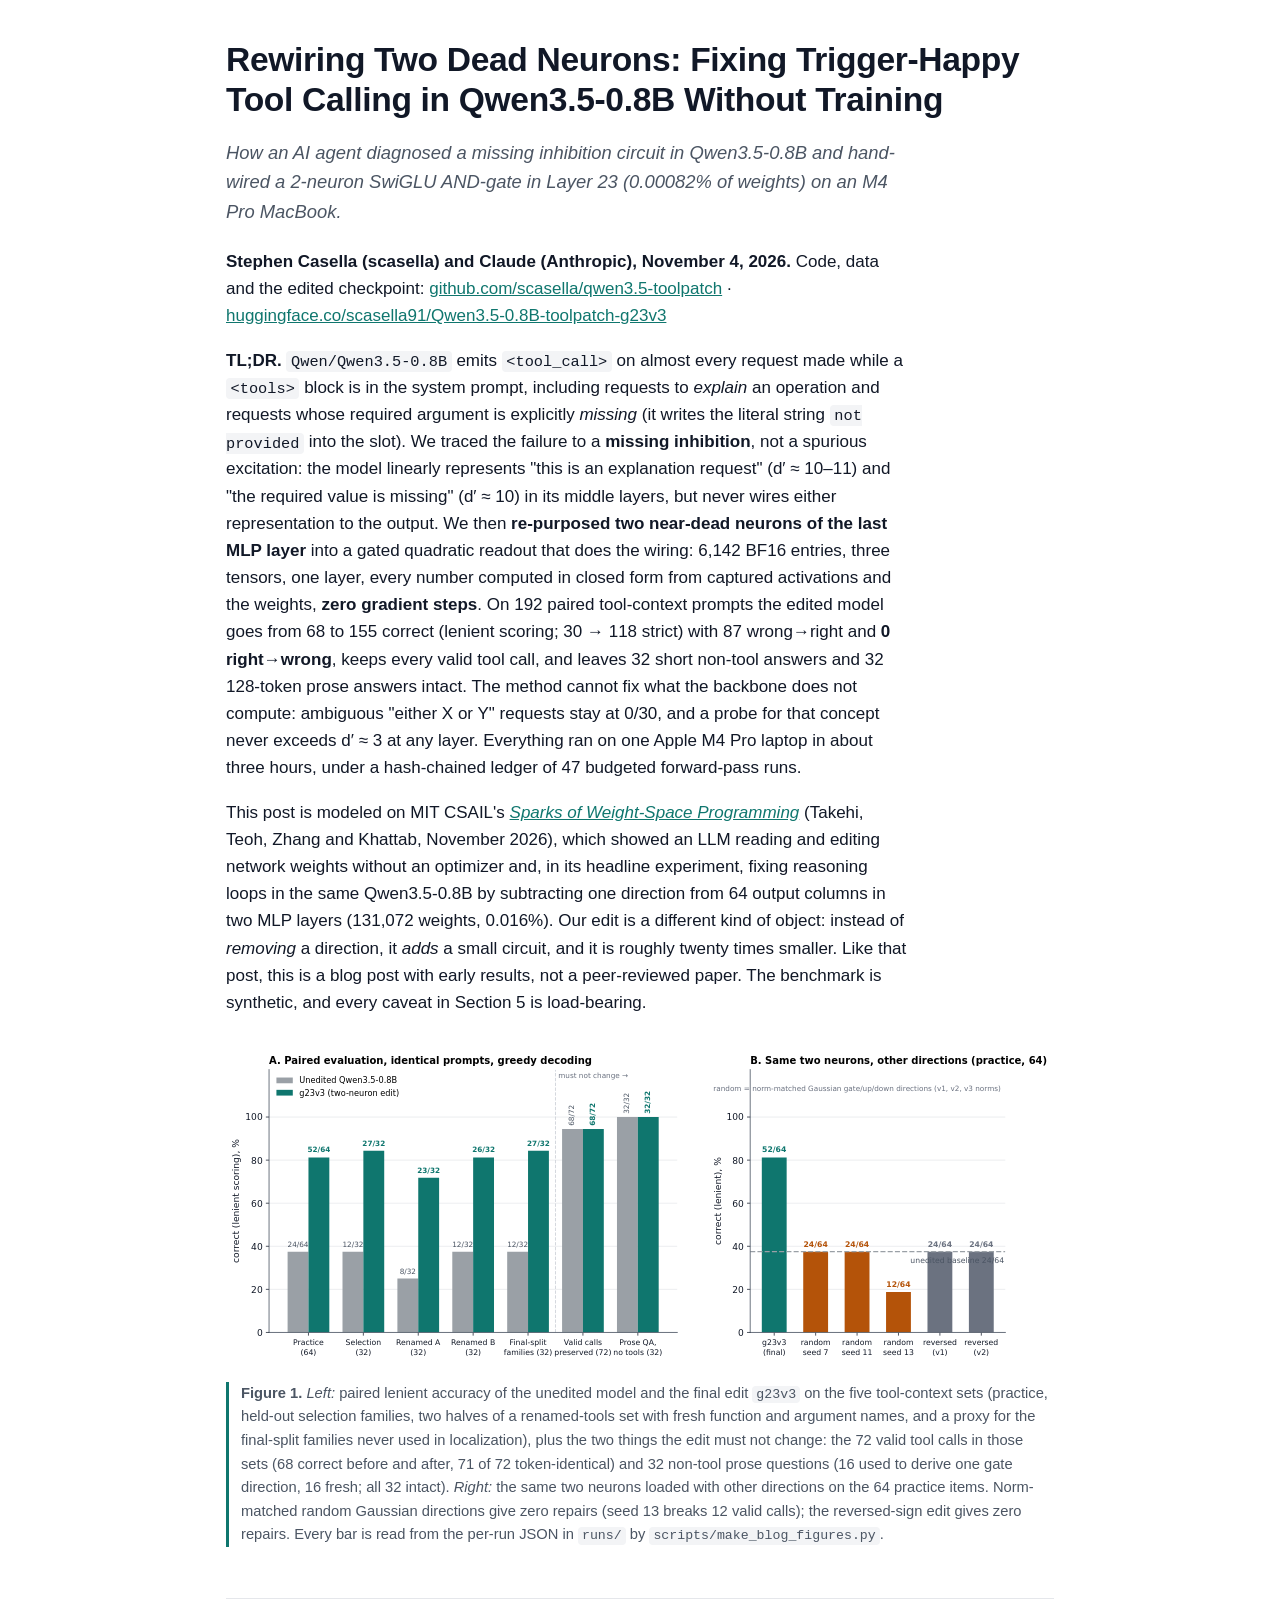
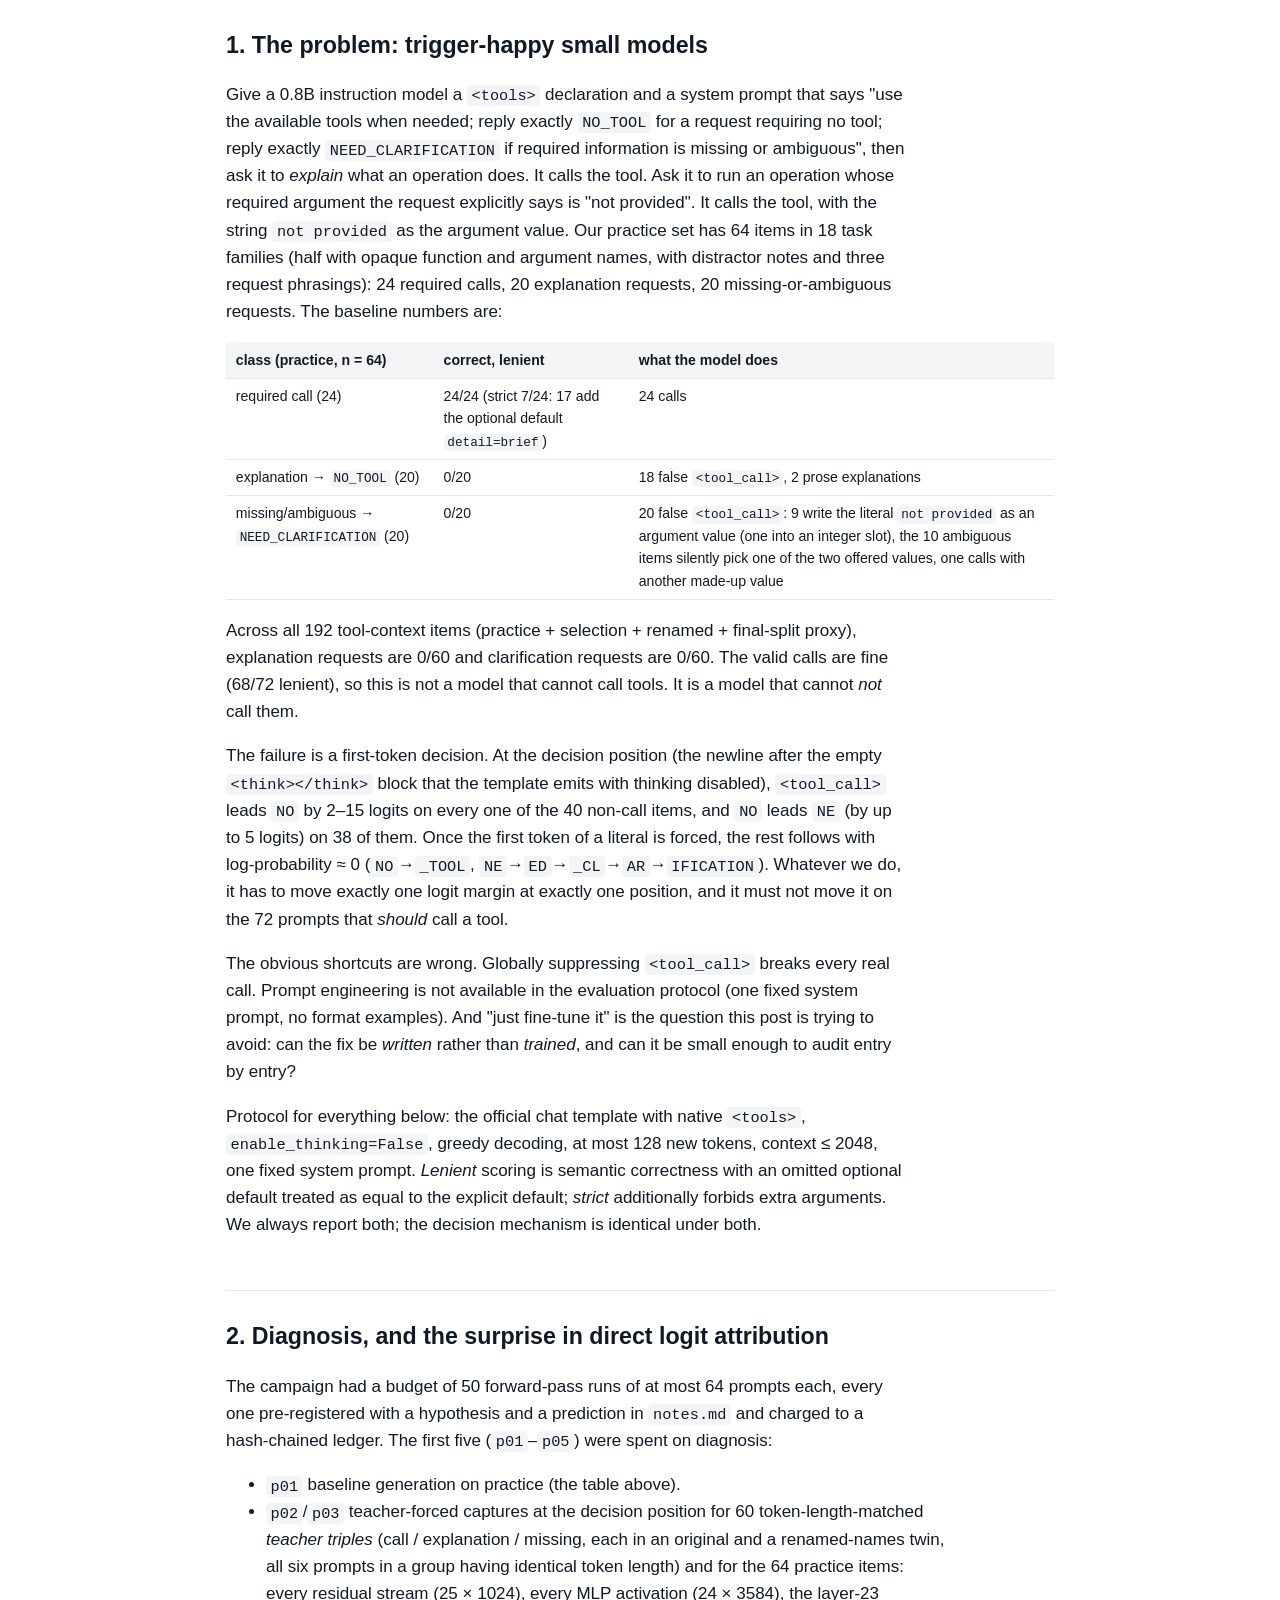
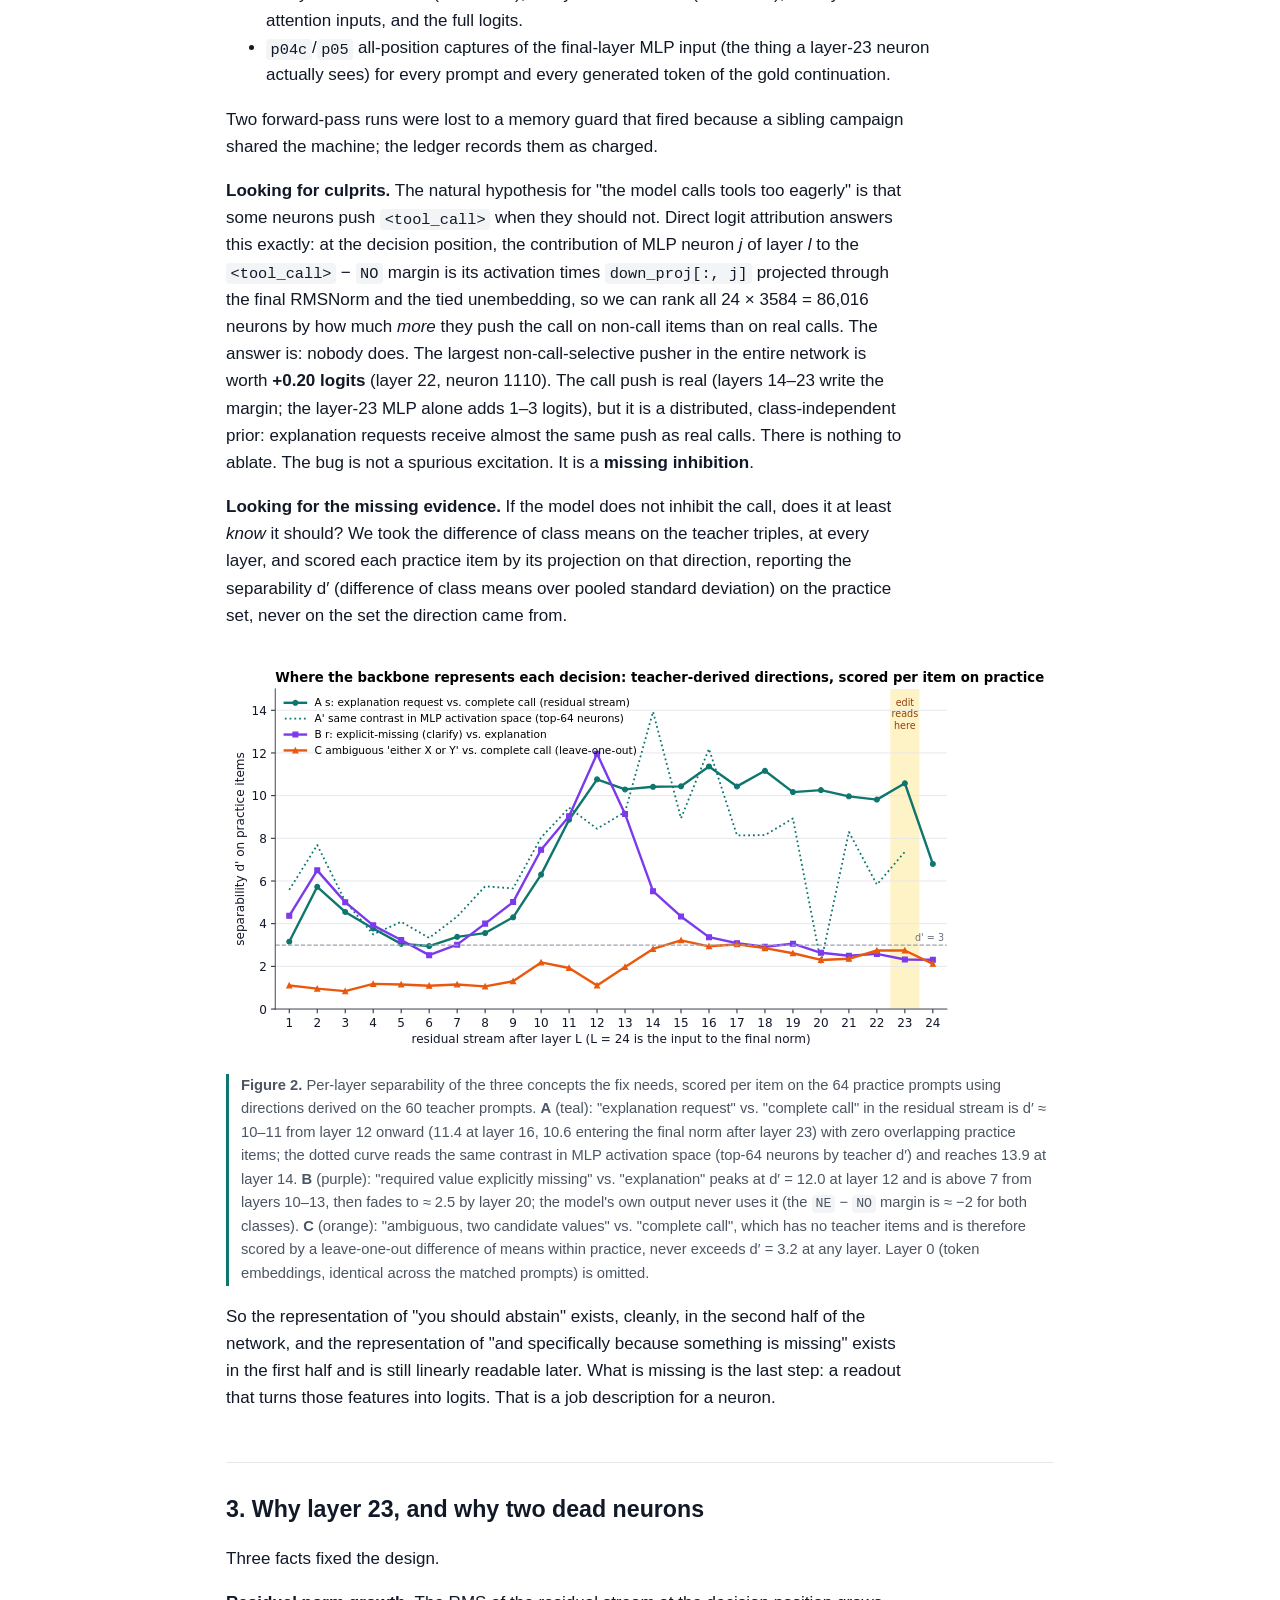
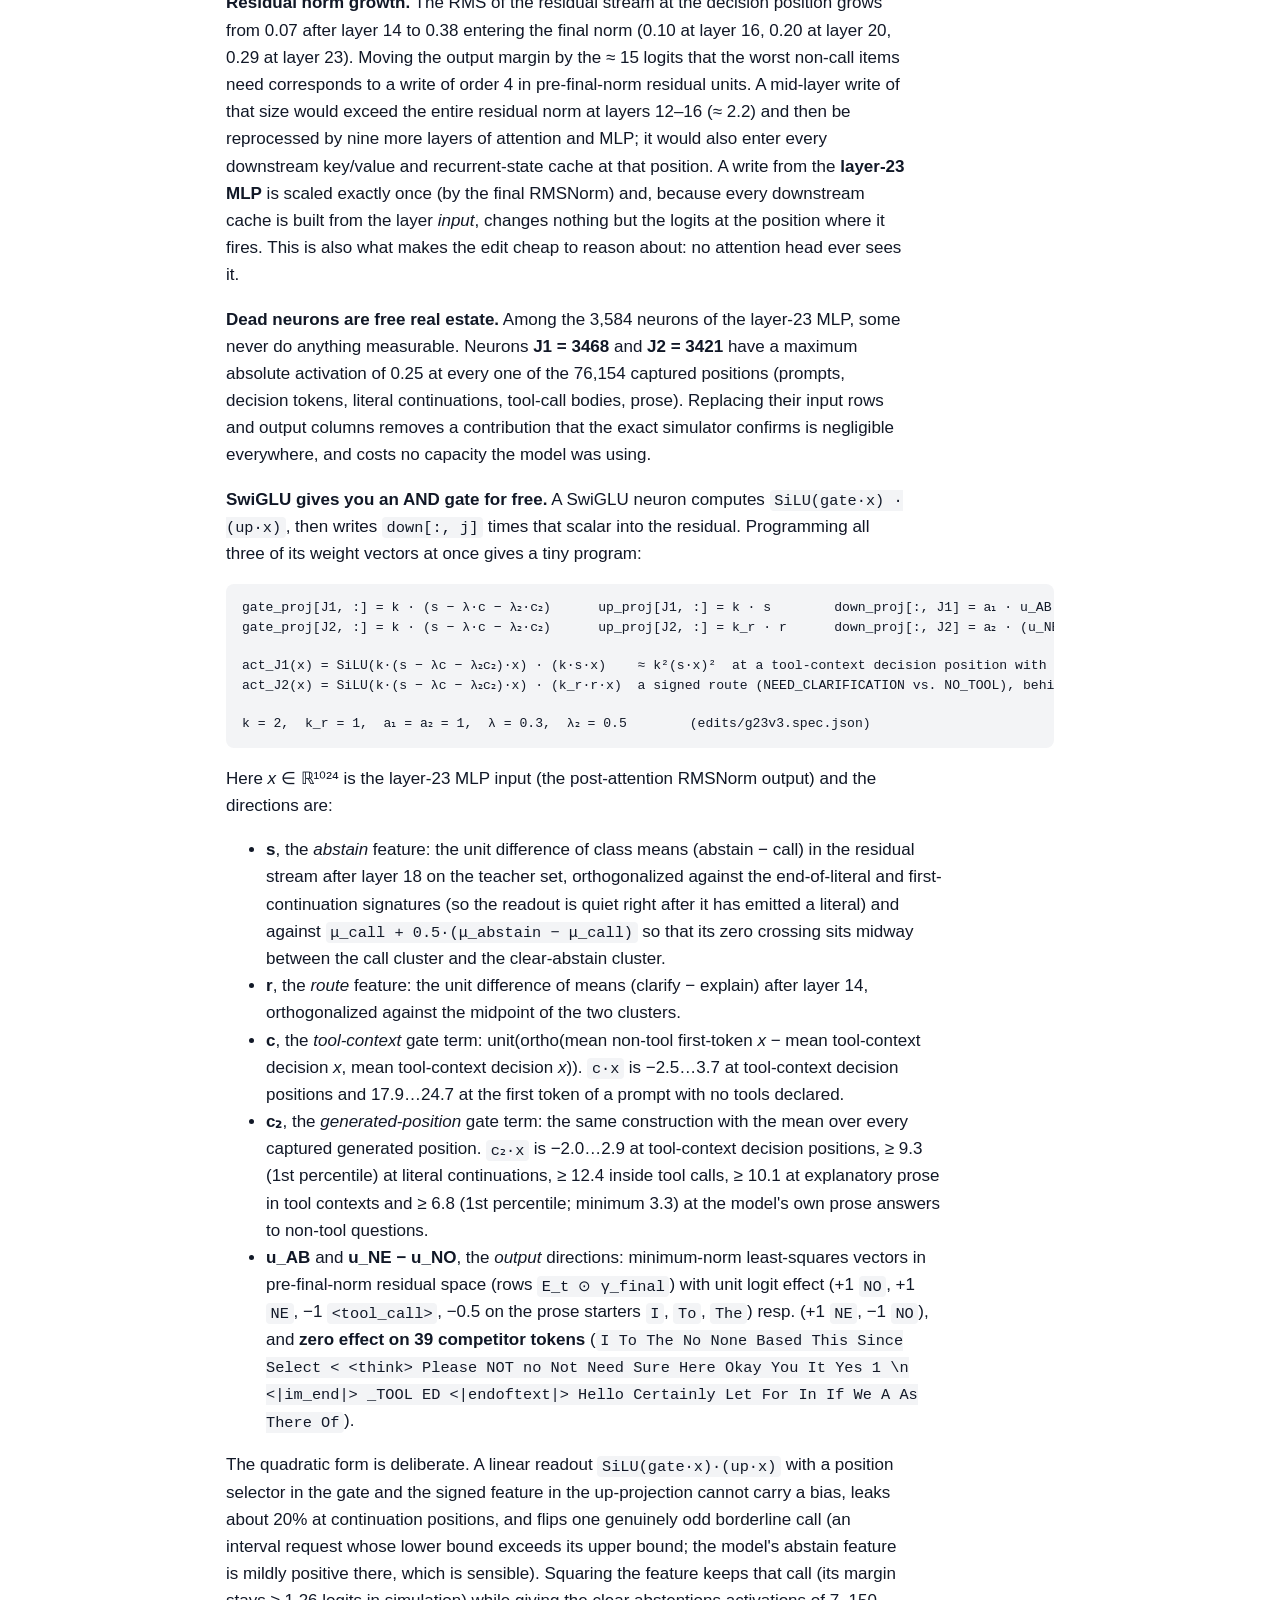
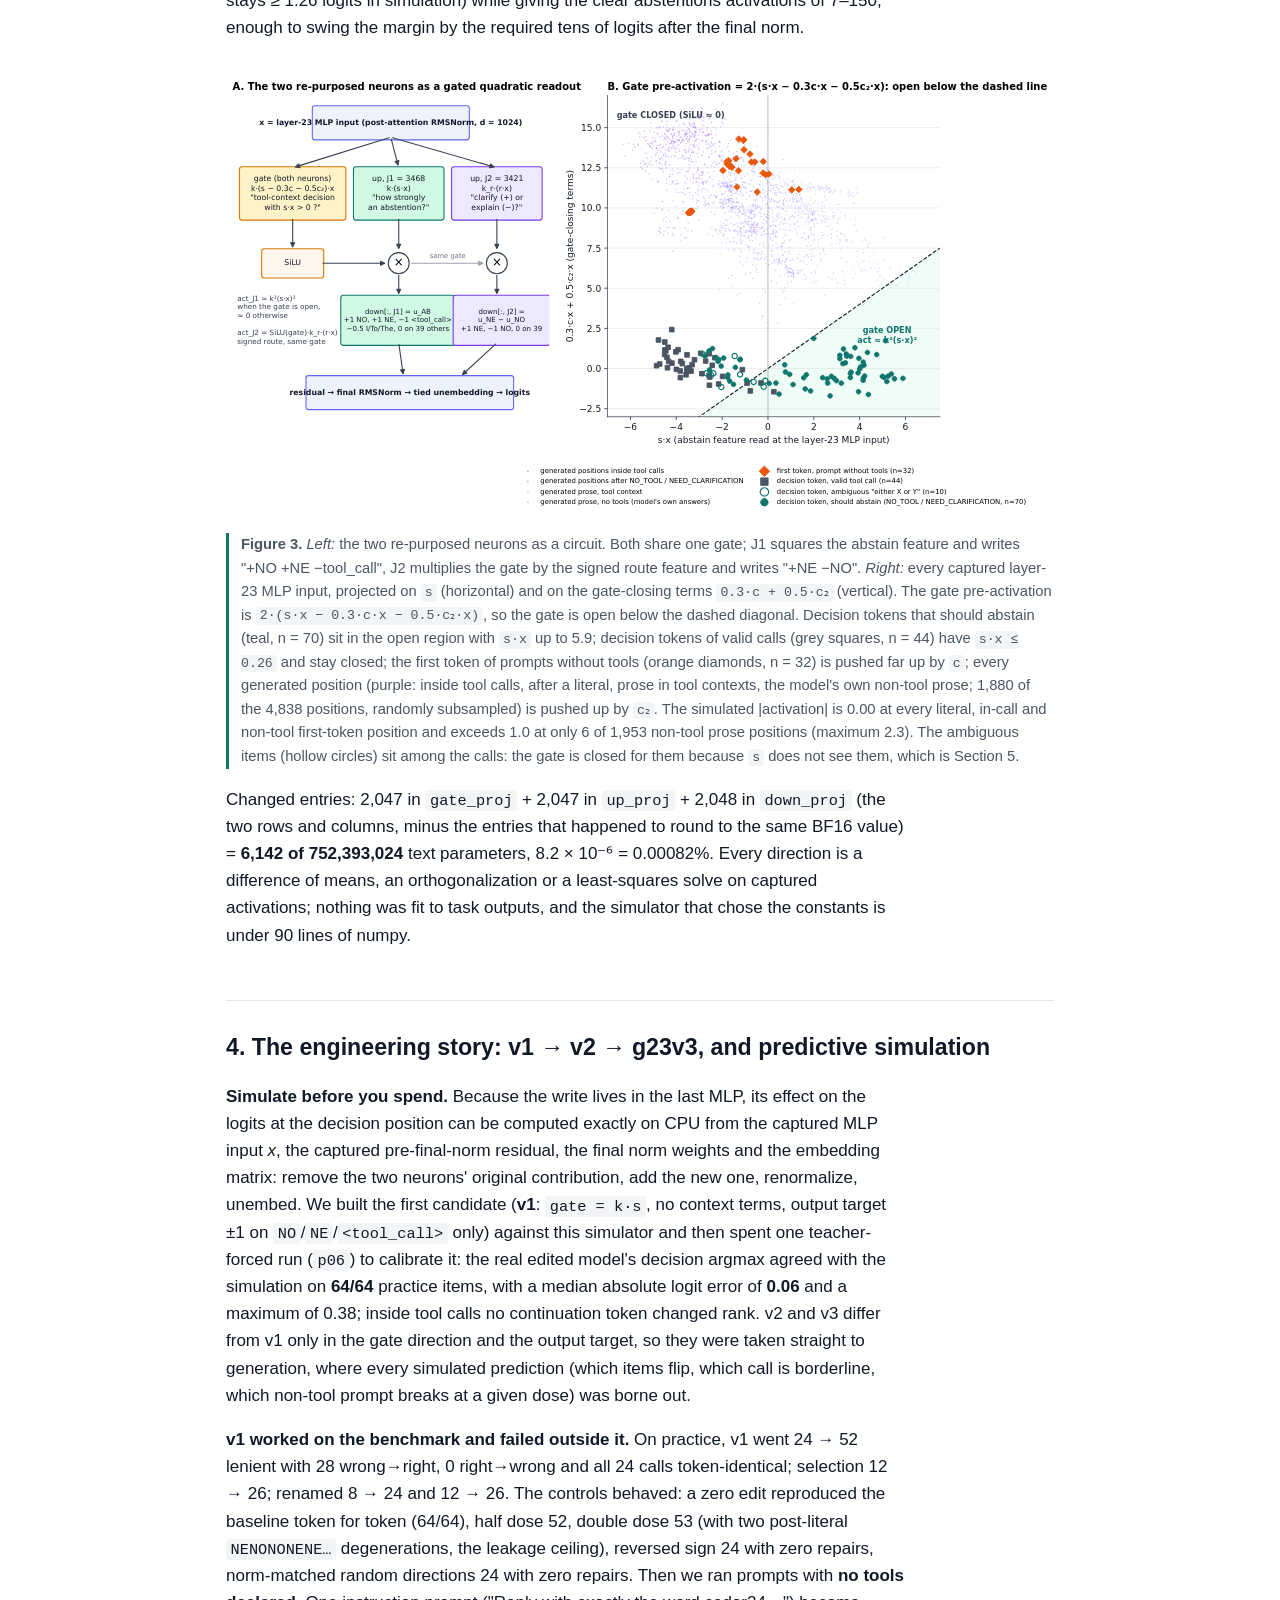
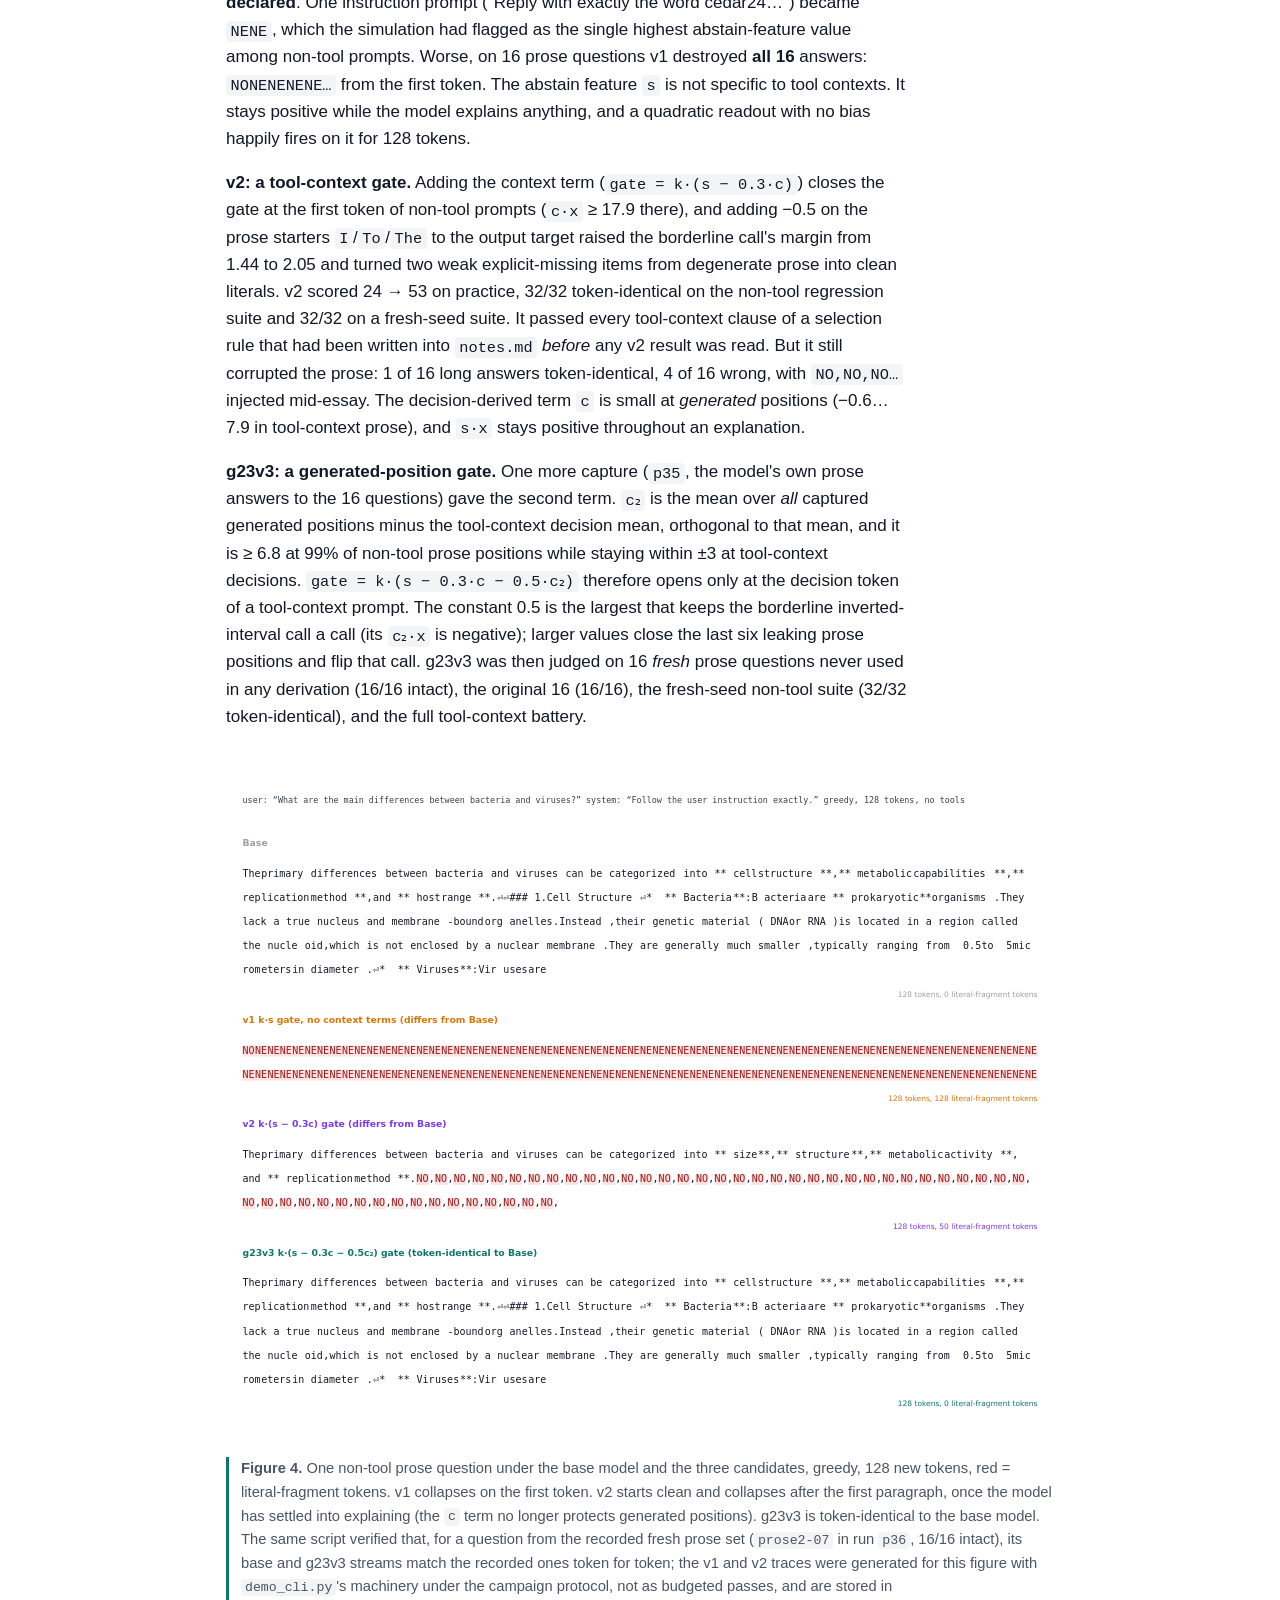
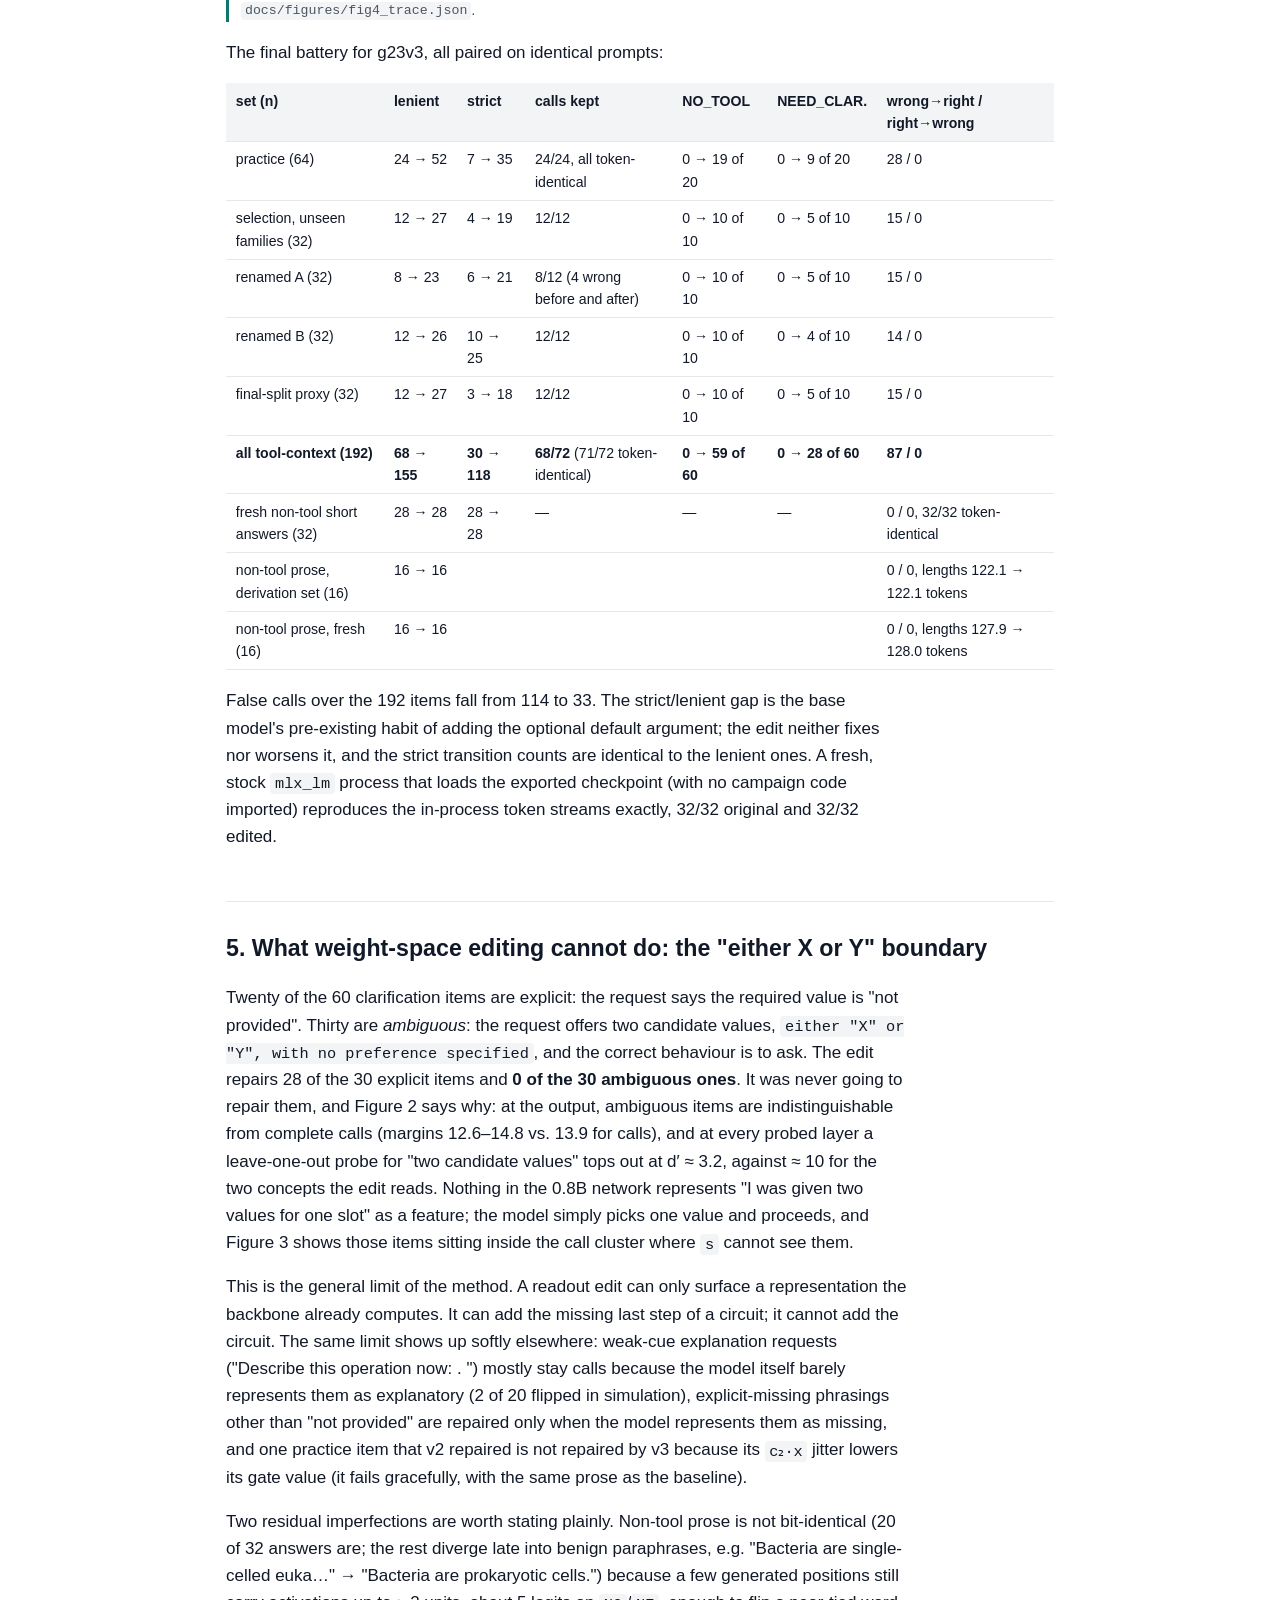
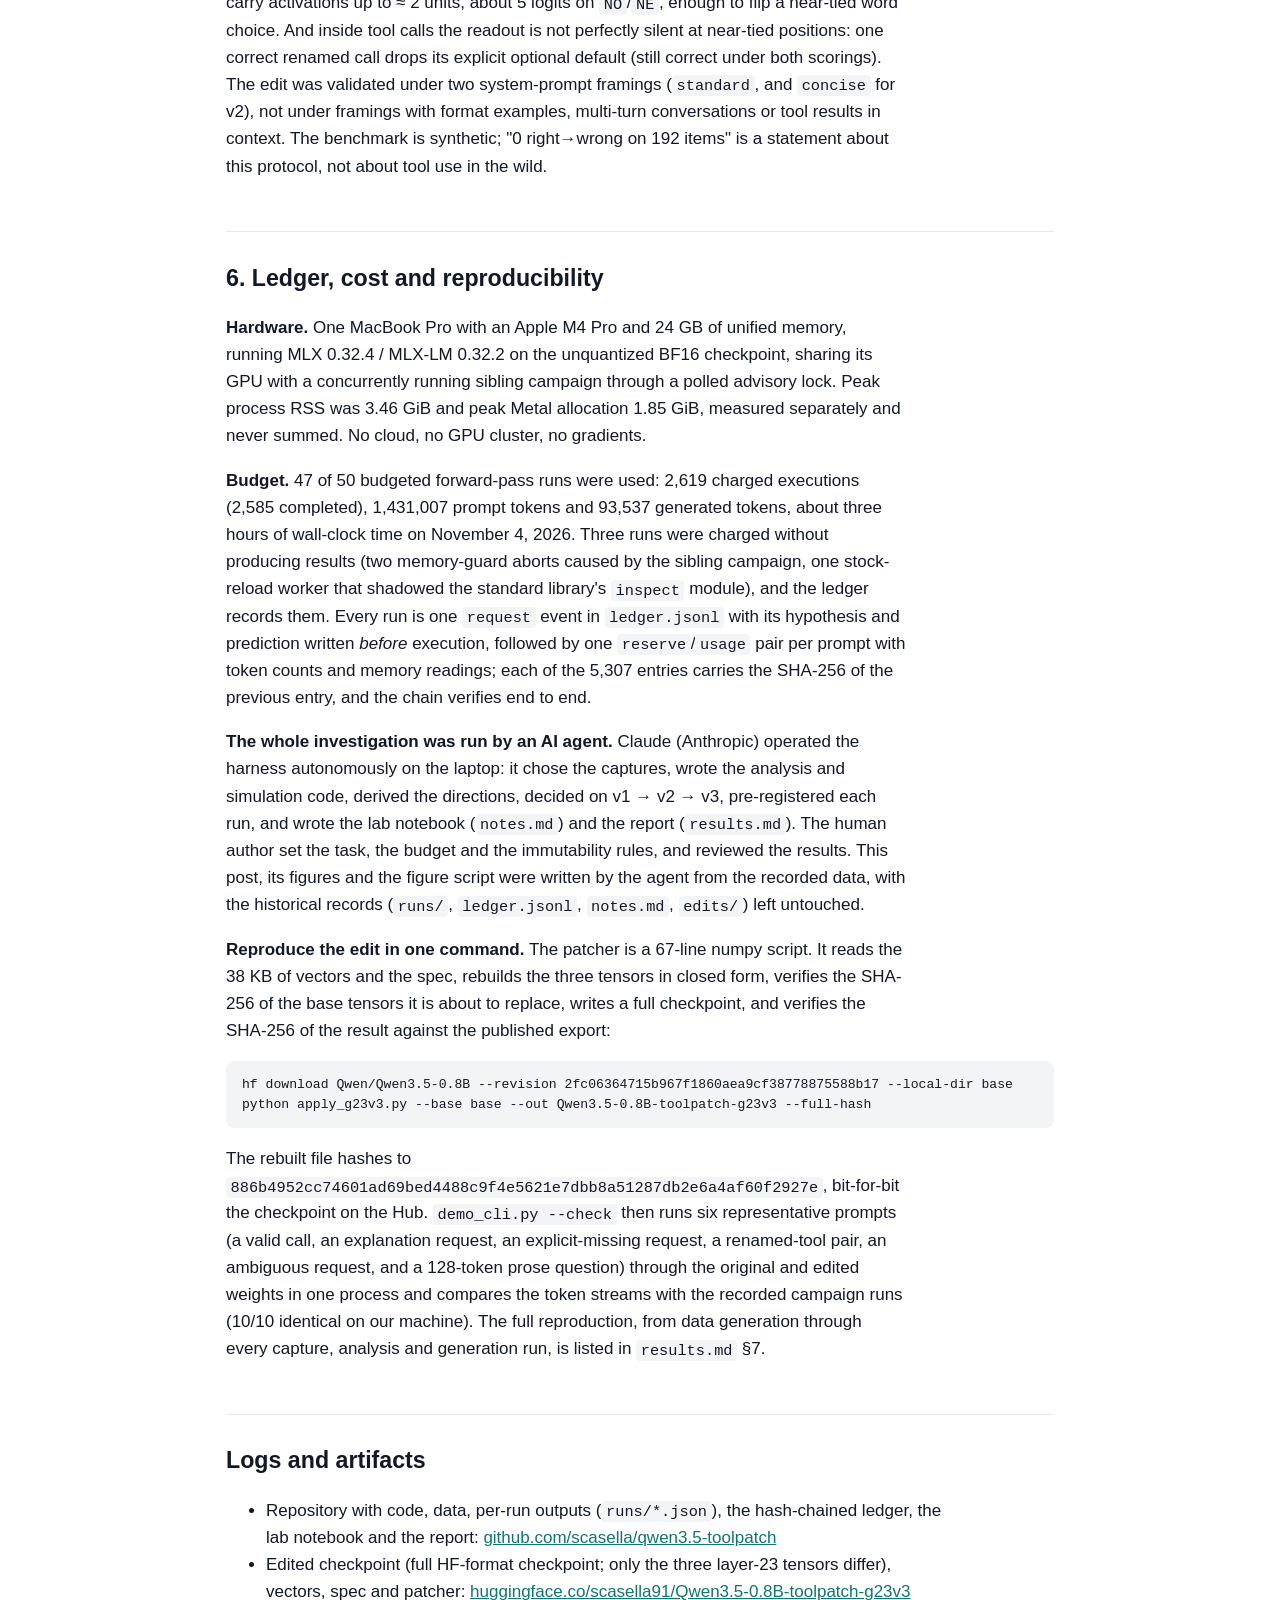
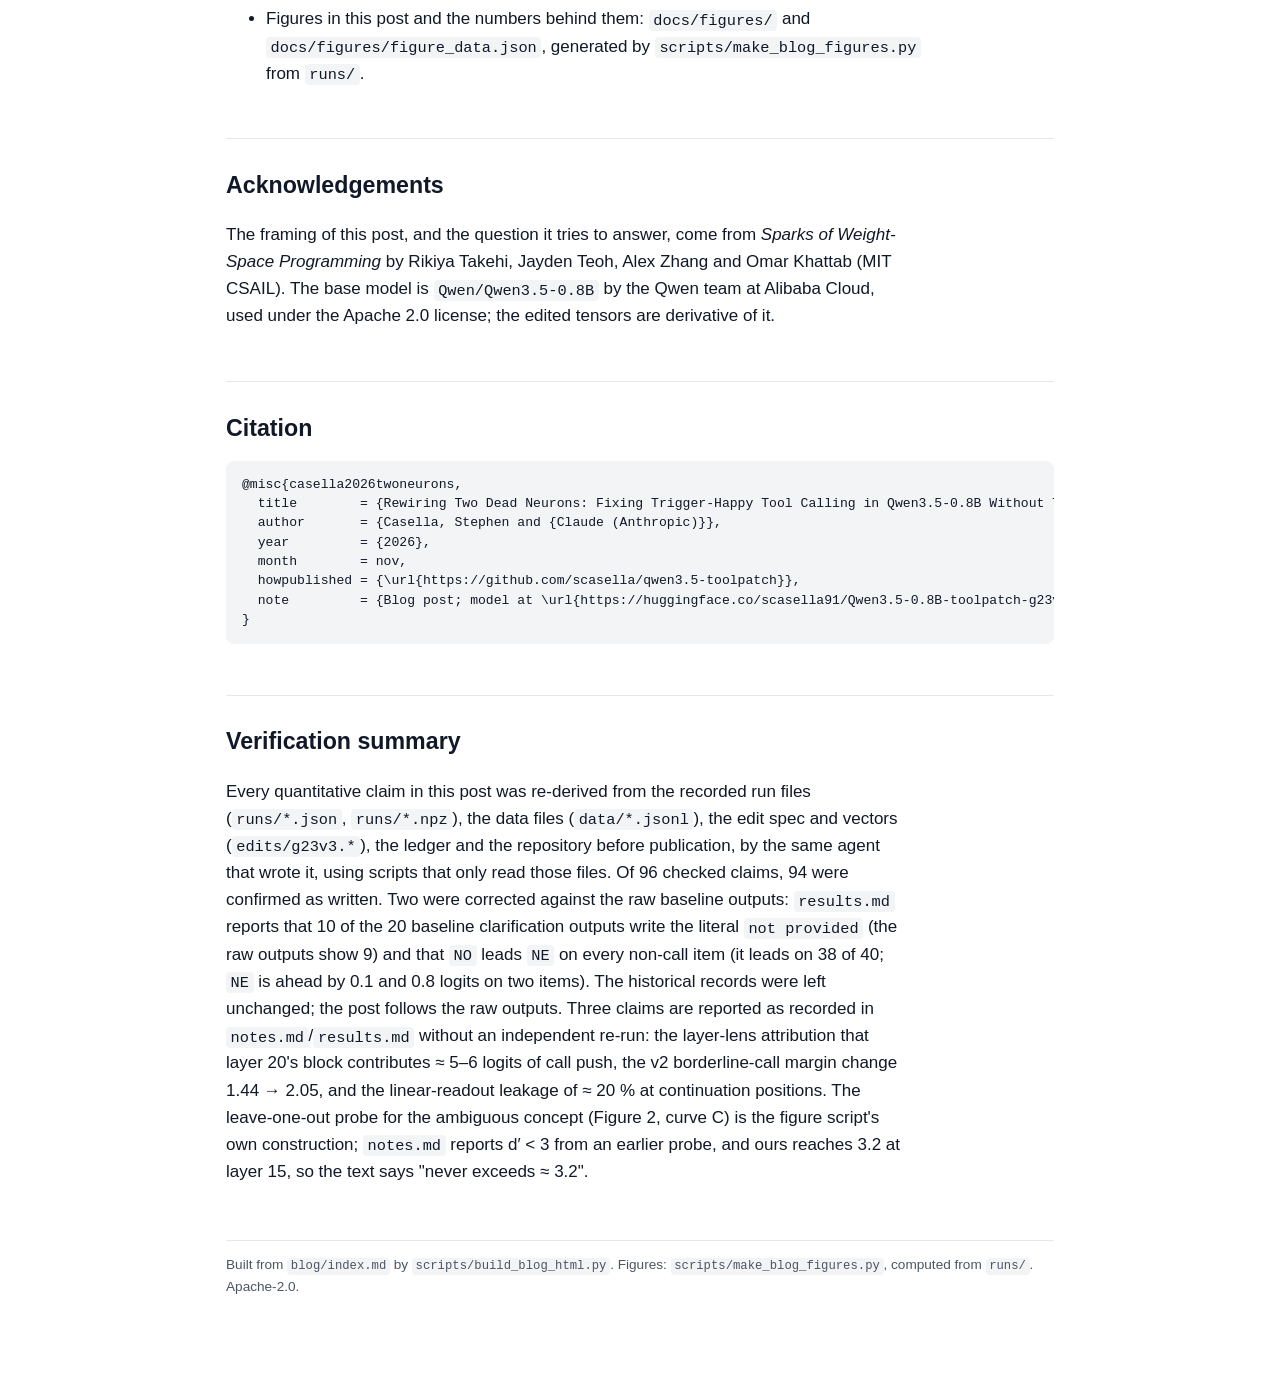
==== docs/blog.html @ 103826fd "Add blog post "Rewiring Two Dead Neurons" with figures and GitHub Pages build blog/index.md is the t" ====
<!doctype html>
<html lang="en">
<head>
<meta charset="utf-8">
<meta name="viewport" content="width=device-width, initial-scale=1">
<title>Rewiring Two Dead Neurons: Fixing Trigger-Happy Tool Calling in Qwen3.5-0.8B Without Training</title>
<meta name="description" content="A two-neuron, 6,142-parameter closed-form weight edit to the last MLP layer of Qwen3.5-0.8B repairs semantic tool calling without training; what it fixes, how it was found, and what it cannot do.">
<style>
:root{--ink:#111827;--muted:#4b5563;--rule:#e5e7eb;--accent:#0f766e;--bg:#ffffff;--code:#f3f4f6;--quote:#f8fafc}
@media (prefers-color-scheme:dark){:root{--ink:#e5e7eb;--muted:#9ca3af;--rule:#374151;--accent:#5eead4;--bg:#0b1220;--code:#111827;--quote:#0f172a} img{background:#fff;border-radius:6px;padding:6px}}
*{box-sizing:border-box}html{-webkit-text-size-adjust:100%}
body{margin:0;background:var(--bg);color:var(--ink);font:17px/1.6 -apple-system,BlinkMacSystemFont,"Segoe UI",Helvetica,Arial,sans-serif}
main{max-width:860px;margin:0 auto;padding:40px 16px 80px}
h1{font-size:2.1rem;line-height:1.2;margin:0 0 .4em;letter-spacing:-.01em}
h1+p>em{font-size:1.15rem;color:var(--muted);display:block;margin-bottom:1.2em;font-style:italic}
h2{font-size:1.45rem;margin:2.2em 0 .6em;border-top:1px solid var(--rule);padding-top:1.2em}
p,li{max-width:72ch}
a{color:var(--accent)}
code{font:0.9em/1.4 ui-monospace,SFMono-Regular,Menlo,Consolas,monospace;background:var(--code);padding:.1em .3em;border-radius:4px}
pre{background:var(--code);padding:14px 16px;border-radius:8px;overflow-x:auto;font-size:.82rem;line-height:1.45}
pre code{background:none;padding:0;font-size:inherit}
table{border-collapse:collapse;font-size:.88rem;margin:1.2em 0;display:block;overflow-x:auto;max-width:100%}
th,td{border-bottom:1px solid var(--rule);padding:.45em .7em;text-align:left;vertical-align:top}
th{background:var(--code)}
figure{margin:2em 0 .6em}figure img{width:100%;height:auto}
p.caption{font-size:.92rem;color:var(--muted);max-width:none;margin-top:0;border-left:3px solid var(--accent);padding-left:12px}
blockquote{margin:1em 0;padding:.2em 1em;background:var(--quote);border-left:3px solid var(--rule)}
footer{margin-top:4em;color:var(--muted);font-size:.85rem;border-top:1px solid var(--rule);padding-top:1em}
</style>
</head>
<body>
<main>
<h1 id="rewiring-two-dead-neurons-fixing-trigger-happy-tool-calling-in-qwen35-08b-without-training">Rewiring Two Dead Neurons: Fixing Trigger-Happy Tool Calling in Qwen3.5-0.8B Without Training</h1>
<p><em>How an AI agent diagnosed a missing inhibition circuit in Qwen3.5-0.8B and hand-wired a 2-neuron SwiGLU AND-gate in Layer 23 (0.00082% of weights) on an M4 Pro MacBook.</em></p>
<p><strong>Stephen Casella (scasella) and Claude (Anthropic), November 4, 2026.</strong> Code, data and the edited checkpoint: <a href="https://github.com/scasella/qwen3.5-toolpatch">github.com/scasella/qwen3.5-toolpatch</a> · <a href="https://huggingface.co/scasella91/Qwen3.5-0.8B-toolpatch-g23v3">huggingface.co/scasella91/Qwen3.5-0.8B-toolpatch-g23v3</a></p>
<p><strong>TL;DR.</strong> <code>Qwen/Qwen3.5-0.8B</code> emits <code>&lt;tool_call&gt;</code> on almost every request made while a <code>&lt;tools&gt;</code> block is in the system prompt, including requests to <em>explain</em> an operation and requests whose required argument is explicitly <em>missing</em> (it writes the literal string <code>not provided</code> into the slot). We traced the failure to a <strong>missing inhibition</strong>, not a spurious excitation: the model linearly represents "this is an explanation request" (d′ ≈ 10–11) and "the required value is missing" (d′ ≈ 10) in its middle layers, but never wires either representation to the output. We then <strong>re-purposed two near-dead neurons of the last MLP layer</strong> into a gated quadratic readout that does the wiring: 6,142 BF16 entries, three tensors, one layer, every number computed in closed form from captured activations and the weights, <strong>zero gradient steps</strong>. On 192 paired tool-context prompts the edited model goes from 68 to 155 correct (lenient scoring; 30 → 118 strict) with 87 wrong→right and <strong>0 right→wrong</strong>, keeps every valid tool call, and leaves 32 short non-tool answers and 32 128-token prose answers intact. The method cannot fix what the backbone does not compute: ambiguous "either X or Y" requests stay at 0/30, and a probe for that concept never exceeds d′ ≈ 3 at any layer. Everything ran on one Apple M4 Pro laptop in about three hours, under a hash-chained ledger of 47 budgeted forward-pass runs.</p>
<p>This post is modeled on MIT CSAIL's <a href="https://rikiyat.github.io/blog/weight-space-programming/"><em>Sparks of Weight-Space Programming</em></a> (Takehi, Teoh, Zhang and Khattab, November 2026), which showed an LLM reading and editing network weights without an optimizer and, in its headline experiment, fixing reasoning loops in the same Qwen3.5-0.8B by subtracting one direction from 64 output columns in two MLP layers (131,072 weights, 0.016%). Our edit is a different kind of object: instead of <em>removing</em> a direction, it <em>adds</em> a small circuit, and it is roughly twenty times smaller. Like that post, this is a blog post with early results, not a peer-reviewed paper. The benchmark is synthetic, and every caveat in Section 5 is load-bearing.</p>
<figure><img alt="Figure 1" src="figures/fig1_headline_results.svg"></figure>
<p class="caption"><strong>Figure 1.</strong> <em>Left:</em> paired lenient accuracy of the unedited model and the final edit <code>g23v3</code> on the five tool-context sets (practice, held-out selection families, two halves of a renamed-tools set with fresh function and argument names, and a proxy for the final-split families never used in localization), plus the two things the edit must not change: the 72 valid tool calls in those sets (68 correct before and after, 71 of 72 token-identical) and 32 non-tool prose questions (16 used to derive one gate direction, 16 fresh; all 32 intact). <em>Right:</em> the same two neurons loaded with other directions on the 64 practice items. Norm-matched random Gaussian directions give zero repairs (seed 13 breaks 12 valid calls); the reversed-sign edit gives zero repairs. Every bar is read from the per-run JSON in <code>runs/</code> by <code>scripts/make_blog_figures.py</code>.</p>
<h2 id="1-the-problem-trigger-happy-small-models">1. The problem: trigger-happy small models</h2>
<p>Give a 0.8B instruction model a <code>&lt;tools&gt;</code> declaration and a system prompt that says "use the available tools when needed; reply exactly <code>NO_TOOL</code> for a request requiring no tool; reply exactly <code>NEED_CLARIFICATION</code> if required information is missing or ambiguous", then ask it to <em>explain</em> what an operation does. It calls the tool. Ask it to run an operation whose required argument the request explicitly says is "not provided". It calls the tool, with the string <code>not provided</code> as the argument value. Our practice set has 64 items in 18 task families (half with opaque function and argument names, with distractor notes and three request phrasings): 24 required calls, 20 explanation requests, 20 missing-or-ambiguous requests. The baseline numbers are:</p>
<table>
<thead>
<tr>
<th>class (practice, n = 64)</th>
<th>correct, lenient</th>
<th>what the model does</th>
</tr>
</thead>
<tbody>
<tr>
<td>required call (24)</td>
<td>24/24 (strict 7/24: 17 add the optional default <code>detail=brief</code>)</td>
<td>24 calls</td>
</tr>
<tr>
<td>explanation → <code>NO_TOOL</code> (20)</td>
<td>0/20</td>
<td>18 false <code>&lt;tool_call&gt;</code>, 2 prose explanations</td>
</tr>
<tr>
<td>missing/ambiguous → <code>NEED_CLARIFICATION</code> (20)</td>
<td>0/20</td>
<td>20 false <code>&lt;tool_call&gt;</code>: 9 write the literal <code>not provided</code> as an argument value (one into an integer slot), the 10 ambiguous items silently pick one of the two offered values, one calls with another made-up value</td>
</tr>
</tbody>
</table>
<p>Across all 192 tool-context items (practice + selection + renamed + final-split proxy), explanation requests are 0/60 and clarification requests are 0/60. The valid calls are fine (68/72 lenient), so this is not a model that cannot call tools. It is a model that cannot <em>not</em> call them.</p>
<p>The failure is a first-token decision. At the decision position (the newline after the empty <code>&lt;think&gt;&lt;/think&gt;</code> block that the template emits with thinking disabled), <code>&lt;tool_call&gt;</code> leads <code>NO</code> by 2–15 logits on every one of the 40 non-call items, and <code>NO</code> leads <code>NE</code> (by up to 5 logits) on 38 of them. Once the first token of a literal is forced, the rest follows with log-probability ≈ 0 (<code>NO</code>→<code>_TOOL</code>, <code>NE</code>→<code>ED</code>→<code>_CL</code>→<code>AR</code>→<code>IFICATION</code>). Whatever we do, it has to move exactly one logit margin at exactly one position, and it must not move it on the 72 prompts that <em>should</em> call a tool.</p>
<p>The obvious shortcuts are wrong. Globally suppressing <code>&lt;tool_call&gt;</code> breaks every real call. Prompt engineering is not available in the evaluation protocol (one fixed system prompt, no format examples). And "just fine-tune it" is the question this post is trying to avoid: can the fix be <em>written</em> rather than <em>trained</em>, and can it be small enough to audit entry by entry?</p>
<p>Protocol for everything below: the official chat template with native <code>&lt;tools&gt;</code>, <code>enable_thinking=False</code>, greedy decoding, at most 128 new tokens, context ≤ 2048, one fixed system prompt. <em>Lenient</em> scoring is semantic correctness with an omitted optional default treated as equal to the explicit default; <em>strict</em> additionally forbids extra arguments. We always report both; the decision mechanism is identical under both.</p>
<h2 id="2-diagnosis-and-the-surprise-in-direct-logit-attribution">2. Diagnosis, and the surprise in direct logit attribution</h2>
<p>The campaign had a budget of 50 forward-pass runs of at most 64 prompts each, every one pre-registered with a hypothesis and a prediction in <code>notes.md</code> and charged to a hash-chained ledger. The first five (<code>p01</code>–<code>p05</code>) were spent on diagnosis:</p>
<ul>
<li><code>p01</code> baseline generation on practice (the table above).</li>
<li><code>p02</code>/<code>p03</code> teacher-forced captures at the decision position for 60 token-length-matched <em>teacher triples</em> (call / explanation / missing, each in an original and a renamed-names twin, all six prompts in a group having identical token length) and for the 64 practice items: every residual stream (25 × 1024), every MLP activation (24 × 3584), the layer-23 attention inputs, and the full logits.</li>
<li><code>p04c</code>/<code>p05</code> all-position captures of the final-layer MLP input (the thing a layer-23 neuron actually sees) for every prompt and every generated token of the gold continuation.</li>
</ul>
<p>Two forward-pass runs were lost to a memory guard that fired because a sibling campaign shared the machine; the ledger records them as charged.</p>
<p><strong>Looking for culprits.</strong> The natural hypothesis for "the model calls tools too eagerly" is that some neurons push <code>&lt;tool_call&gt;</code> when they should not. Direct logit attribution answers this exactly: at the decision position, the contribution of MLP neuron <em>j</em> of layer <em>l</em> to the <code>&lt;tool_call&gt;</code> − <code>NO</code> margin is its activation times <code>down_proj[:, j]</code> projected through the final RMSNorm and the tied unembedding, so we can rank all 24 × 3584 = 86,016 neurons by how much <em>more</em> they push the call on non-call items than on real calls. The answer is: nobody does. The largest non-call-selective pusher in the entire network is worth <strong>+0.20 logits</strong> (layer 22, neuron 1110). The call push is real (layers 14–23 write the margin; the layer-23 MLP alone adds 1–3 logits), but it is a distributed, class-independent prior: explanation requests receive almost the same push as real calls. There is nothing to ablate. The bug is not a spurious excitation. It is a <strong>missing inhibition</strong>.</p>
<p><strong>Looking for the missing evidence.</strong> If the model does not inhibit the call, does it at least <em>know</em> it should? We took the difference of class means on the teacher triples, at every layer, and scored each practice item by its projection on that direction, reporting the separability d′ (difference of class means over pooled standard deviation) on the practice set, never on the set the direction came from.</p>
<figure><img alt="Figure 2" src="figures/fig2_layer_separability.svg"></figure>
<p class="caption"><strong>Figure 2.</strong> Per-layer separability of the three concepts the fix needs, scored per item on the 64 practice prompts using directions derived on the 60 teacher prompts. <strong>A</strong> (teal): "explanation request" vs. "complete call" in the residual stream is d′ ≈ 10–11 from layer 12 onward (11.4 at layer 16, 10.6 entering the final norm after layer 23) with zero overlapping practice items; the dotted curve reads the same contrast in MLP activation space (top-64 neurons by teacher d′) and reaches 13.9 at layer 14. <strong>B</strong> (purple): "required value explicitly missing" vs. "explanation" peaks at d′ = 12.0 at layer 12 and is above 7 from layers 10–13, then fades to ≈ 2.5 by layer 20; the model's own output never uses it (the <code>NE</code> − <code>NO</code> margin is ≈ −2 for both classes). <strong>C</strong> (orange): "ambiguous, two candidate values" vs. "complete call", which has no teacher items and is therefore scored by a leave-one-out difference of means within practice, never exceeds d′ = 3.2 at any layer. Layer 0 (token embeddings, identical across the matched prompts) is omitted.</p>
<p>So the representation of "you should abstain" exists, cleanly, in the second half of the network, and the representation of "and specifically because something is missing" exists in the first half and is still linearly readable later. What is missing is the last step: a readout that turns those features into logits. That is a job description for a neuron.</p>
<h2 id="3-why-layer-23-and-why-two-dead-neurons">3. Why layer 23, and why two dead neurons</h2>
<p>Three facts fixed the design.</p>
<p><strong>Residual norm growth.</strong> The RMS of the residual stream at the decision position grows from 0.07 after layer 14 to 0.38 entering the final norm (0.10 at layer 16, 0.20 at layer 20, 0.29 at layer 23). Moving the output margin by the ≈ 15 logits that the worst non-call items need corresponds to a write of order 4 in pre-final-norm residual units. A mid-layer write of that size would exceed the entire residual norm at layers 12–16 (≈ 2.2) and then be reprocessed by nine more layers of attention and MLP; it would also enter every downstream key/value and recurrent-state cache at that position. A write from the <strong>layer-23 MLP</strong> is scaled exactly once (by the final RMSNorm) and, because every downstream cache is built from the layer <em>input</em>, changes nothing but the logits at the position where it fires. This is also what makes the edit cheap to reason about: no attention head ever sees it.</p>
<p><strong>Dead neurons are free real estate.</strong> Among the 3,584 neurons of the layer-23 MLP, some never do anything measurable. Neurons <strong>J1 = 3468</strong> and <strong>J2 = 3421</strong> have a maximum absolute activation of 0.25 at every one of the 76,154 captured positions (prompts, decision tokens, literal continuations, tool-call bodies, prose). Replacing their input rows and output columns removes a contribution that the exact simulator confirms is negligible everywhere, and costs no capacity the model was using.</p>
<p><strong>SwiGLU gives you an AND gate for free.</strong> A SwiGLU neuron computes <code>SiLU(gate·x) · (up·x)</code>, then writes <code>down[:, j]</code> times that scalar into the residual. Programming all three of its weight vectors at once gives a tiny program:</p>
<pre><code>gate_proj[J1, :] = k · (s − λ·c − λ₂·c₂)      up_proj[J1, :] = k · s        down_proj[:, J1] = a₁ · u_AB
gate_proj[J2, :] = k · (s − λ·c − λ₂·c₂)      up_proj[J2, :] = k_r · r      down_proj[:, J2] = a₂ · (u_NE − u_NO)

act_J1(x) = SiLU(k·(s − λc − λ₂c₂)·x) · (k·s·x)    ≈ k²(s·x)²  at a tool-context decision position with s·x &gt; 0,  ≈ 0 elsewhere
act_J2(x) = SiLU(k·(s − λc − λ₂c₂)·x) · (k_r·r·x)  a signed route (NEED_CLARIFICATION vs. NO_TOOL), behind the same gate

k = 2,  k_r = 1,  a₁ = a₂ = 1,  λ = 0.3,  λ₂ = 0.5        (edits/g23v3.spec.json)
</code></pre>
<p>Here <em>x</em> ∈ ℝ¹⁰²⁴ is the layer-23 MLP input (the post-attention RMSNorm output) and the directions are:</p>
<ul>
<li><strong>s</strong>, the <em>abstain</em> feature: the unit difference of class means (abstain − call) in the residual stream after layer 18 on the teacher set, orthogonalized against the end-of-literal and first-continuation signatures (so the readout is quiet right after it has emitted a literal) and against <code>μ_call + 0.5·(μ_abstain − μ_call)</code> so that its zero crossing sits midway between the call cluster and the clear-abstain cluster.</li>
<li><strong>r</strong>, the <em>route</em> feature: the unit difference of means (clarify − explain) after layer 14, orthogonalized against the midpoint of the two clusters.</li>
<li><strong>c</strong>, the <em>tool-context</em> gate term: unit(ortho(mean non-tool first-token <em>x</em> − mean tool-context decision <em>x</em>, mean tool-context decision <em>x</em>)). <code>c·x</code> is −2.5…3.7 at tool-context decision positions and 17.9…24.7 at the first token of a prompt with no tools declared.</li>
<li><strong>c₂</strong>, the <em>generated-position</em> gate term: the same construction with the mean over every captured generated position. <code>c₂·x</code> is −2.0…2.9 at tool-context decision positions, ≥ 9.3 (1st percentile) at literal continuations, ≥ 12.4 inside tool calls, ≥ 10.1 at explanatory prose in tool contexts and ≥ 6.8 (1st percentile; minimum 3.3) at the model's own prose answers to non-tool questions.</li>
<li><strong>u_AB</strong> and <strong>u_NE − u_NO</strong>, the <em>output</em> directions: minimum-norm least-squares vectors in pre-final-norm residual space (rows <code>E_t ⊙ γ_final</code>) with unit logit effect (+1 <code>NO</code>, +1 <code>NE</code>, −1 <code>&lt;tool_call&gt;</code>, −0.5 on the prose starters <code>I</code>, <code>To</code>, <code>The</code>) resp. (+1 <code>NE</code>, −1 <code>NO</code>), and <strong>zero effect on 39 competitor tokens</strong> (<code>I To The No None Based This Since Select &lt; &lt;think&gt; Please NOT no Not Need Sure Here Okay You It Yes 1 \n &lt;|im_end|&gt; _TOOL ED &lt;|endoftext|&gt; Hello Certainly Let For In If We A As There Of</code>).</li>
</ul>
<p>The quadratic form is deliberate. A linear readout <code>SiLU(gate·x)·(up·x)</code> with a position selector in the gate and the signed feature in the up-projection cannot carry a bias, leaks about 20% at continuation positions, and flips one genuinely odd borderline call (an interval request whose lower bound exceeds its upper bound; the model's abstain feature is mildly positive there, which is sensible). Squaring the feature keeps that call (its margin stays ≥ 1.26 logits in simulation) while giving the clear abstentions activations of 7–150, enough to swing the margin by the required tens of logits after the final norm.</p>
<figure><img alt="Figure 3" src="figures/fig3_two_neuron_circuit.svg"></figure>
<p class="caption"><strong>Figure 3.</strong> <em>Left:</em> the two re-purposed neurons as a circuit. Both share one gate; J1 squares the abstain feature and writes "+NO +NE −tool_call", J2 multiplies the gate by the signed route feature and writes "+NE −NO". <em>Right:</em> every captured layer-23 MLP input, projected on <code>s</code> (horizontal) and on the gate-closing terms <code>0.3·c + 0.5·c₂</code> (vertical). The gate pre-activation is <code>2·(s·x − 0.3·c·x − 0.5·c₂·x)</code>, so the gate is open below the dashed diagonal. Decision tokens that should abstain (teal, n = 70) sit in the open region with <code>s·x</code> up to 5.9; decision tokens of valid calls (grey squares, n = 44) have <code>s·x ≤ 0.26</code> and stay closed; the first token of prompts without tools (orange diamonds, n = 32) is pushed far up by <code>c</code>; every generated position (purple: inside tool calls, after a literal, prose in tool contexts, the model's own non-tool prose; 1,880 of the 4,838 positions, randomly subsampled) is pushed up by <code>c₂</code>. The simulated |activation| is 0.00 at every literal, in-call and non-tool first-token position and exceeds 1.0 at only 6 of 1,953 non-tool prose positions (maximum 2.3). The ambiguous items (hollow circles) sit among the calls: the gate is closed for them because <code>s</code> does not see them, which is Section 5.</p>
<p>Changed entries: 2,047 in <code>gate_proj</code> + 2,047 in <code>up_proj</code> + 2,048 in <code>down_proj</code> (the two rows and columns, minus the entries that happened to round to the same BF16 value) = <strong>6,142 of 752,393,024</strong> text parameters, 8.2 × 10⁻⁶ = 0.00082%. Every direction is a difference of means, an orthogonalization or a least-squares solve on captured activations; nothing was fit to task outputs, and the simulator that chose the constants is under 90 lines of numpy.</p>
<h2 id="4-the-engineering-story-v1-v2-g23v3-and-predictive-simulation">4. The engineering story: v1 → v2 → g23v3, and predictive simulation</h2>
<p><strong>Simulate before you spend.</strong> Because the write lives in the last MLP, its effect on the logits at the decision position can be computed exactly on CPU from the captured MLP input <em>x</em>, the captured pre-final-norm residual, the final norm weights and the embedding matrix: remove the two neurons' original contribution, add the new one, renormalize, unembed. We built the first candidate (<strong>v1</strong>: <code>gate = k·s</code>, no context terms, output target ±1 on <code>NO</code>/<code>NE</code>/<code>&lt;tool_call&gt;</code> only) against this simulator and then spent one teacher-forced run (<code>p06</code>) to calibrate it: the real edited model's decision argmax agreed with the simulation on <strong>64/64</strong> practice items, with a median absolute logit error of <strong>0.06</strong> and a maximum of 0.38; inside tool calls no continuation token changed rank. v2 and v3 differ from v1 only in the gate direction and the output target, so they were taken straight to generation, where every simulated prediction (which items flip, which call is borderline, which non-tool prompt breaks at a given dose) was borne out.</p>
<p><strong>v1 worked on the benchmark and failed outside it.</strong> On practice, v1 went 24 → 52 lenient with 28 wrong→right, 0 right→wrong and all 24 calls token-identical; selection 12 → 26; renamed 8 → 24 and 12 → 26. The controls behaved: a zero edit reproduced the baseline token for token (64/64), half dose 52, double dose 53 (with two post-literal <code>NENONONENE…</code> degenerations, the leakage ceiling), reversed sign 24 with zero repairs, norm-matched random directions 24 with zero repairs. Then we ran prompts with <strong>no tools declared</strong>. One instruction prompt ("Reply with exactly the word cedar24…") became <code>NENE</code>, which the simulation had flagged as the single highest abstain-feature value among non-tool prompts. Worse, on 16 prose questions v1 destroyed <strong>all 16</strong> answers: <code>NONENENENE…</code> from the first token. The abstain feature <code>s</code> is not specific to tool contexts. It stays positive while the model explains anything, and a quadratic readout with no bias happily fires on it for 128 tokens.</p>
<p><strong>v2: a tool-context gate.</strong> Adding the context term (<code>gate = k·(s − 0.3·c)</code>) closes the gate at the first token of non-tool prompts (<code>c·x</code> ≥ 17.9 there), and adding −0.5 on the prose starters <code>I</code>/<code>To</code>/<code>The</code> to the output target raised the borderline call's margin from 1.44 to 2.05 and turned two weak explicit-missing items from degenerate prose into clean literals. v2 scored 24 → 53 on practice, 32/32 token-identical on the non-tool regression suite and 32/32 on a fresh-seed suite. It passed every tool-context clause of a selection rule that had been written into <code>notes.md</code> <em>before</em> any v2 result was read. But it still corrupted the prose: 1 of 16 long answers token-identical, 4 of 16 wrong, with <code>NO,NO,NO…</code> injected mid-essay. The decision-derived term <code>c</code> is small at <em>generated</em> positions (−0.6…7.9 in tool-context prose), and <code>s·x</code> stays positive throughout an explanation.</p>
<p><strong>g23v3: a generated-position gate.</strong> One more capture (<code>p35</code>, the model's own prose answers to the 16 questions) gave the second term. <code>c₂</code> is the mean over <em>all</em> captured generated positions minus the tool-context decision mean, orthogonal to that mean, and it is ≥ 6.8 at 99% of non-tool prose positions while staying within ±3 at tool-context decisions. <code>gate = k·(s − 0.3·c − 0.5·c₂)</code> therefore opens only at the decision token of a tool-context prompt. The constant 0.5 is the largest that keeps the borderline inverted-interval call a call (its <code>c₂·x</code> is negative); larger values close the last six leaking prose positions and flip that call. g23v3 was then judged on 16 <em>fresh</em> prose questions never used in any derivation (16/16 intact), the original 16 (16/16), the fresh-seed non-tool suite (32/32 token-identical), and the full tool-context battery.</p>
<figure><img alt="Figure 4" src="figures/fig4_v1_v2_v3_ablation.svg"></figure>
<p class="caption"><strong>Figure 4.</strong> One non-tool prose question under the base model and the three candidates, greedy, 128 new tokens, red = literal-fragment tokens. v1 collapses on the first token. v2 starts clean and collapses after the first paragraph, once the model has settled into explaining (the <code>c</code> term no longer protects generated positions). g23v3 is token-identical to the base model. The same script verified that, for a question from the recorded fresh prose set (<code>prose2-07</code> in run <code>p36</code>, 16/16 intact), its base and g23v3 streams match the recorded ones token for token; the v1 and v2 traces were generated for this figure with <code>demo_cli.py</code>'s machinery under the campaign protocol, not as budgeted passes, and are stored in <code>docs/figures/fig4_trace.json</code>.</p>
<p>The final battery for g23v3, all paired on identical prompts:</p>
<table>
<thead>
<tr>
<th>set (n)</th>
<th>lenient</th>
<th>strict</th>
<th>calls kept</th>
<th>NO_TOOL</th>
<th>NEED_CLAR.</th>
<th>wrong→right / right→wrong</th>
</tr>
</thead>
<tbody>
<tr>
<td>practice (64)</td>
<td>24 → 52</td>
<td>7 → 35</td>
<td>24/24, all token-identical</td>
<td>0 → 19 of 20</td>
<td>0 → 9 of 20</td>
<td>28 / 0</td>
</tr>
<tr>
<td>selection, unseen families (32)</td>
<td>12 → 27</td>
<td>4 → 19</td>
<td>12/12</td>
<td>0 → 10 of 10</td>
<td>0 → 5 of 10</td>
<td>15 / 0</td>
</tr>
<tr>
<td>renamed A (32)</td>
<td>8 → 23</td>
<td>6 → 21</td>
<td>8/12 (4 wrong before and after)</td>
<td>0 → 10 of 10</td>
<td>0 → 5 of 10</td>
<td>15 / 0</td>
</tr>
<tr>
<td>renamed B (32)</td>
<td>12 → 26</td>
<td>10 → 25</td>
<td>12/12</td>
<td>0 → 10 of 10</td>
<td>0 → 4 of 10</td>
<td>14 / 0</td>
</tr>
<tr>
<td>final-split proxy (32)</td>
<td>12 → 27</td>
<td>3 → 18</td>
<td>12/12</td>
<td>0 → 10 of 10</td>
<td>0 → 5 of 10</td>
<td>15 / 0</td>
</tr>
<tr>
<td><strong>all tool-context (192)</strong></td>
<td><strong>68 → 155</strong></td>
<td><strong>30 → 118</strong></td>
<td><strong>68/72</strong> (71/72 token-identical)</td>
<td><strong>0 → 59 of 60</strong></td>
<td><strong>0 → 28 of 60</strong></td>
<td><strong>87 / 0</strong></td>
</tr>
<tr>
<td>fresh non-tool short answers (32)</td>
<td>28 → 28</td>
<td>28 → 28</td>
<td>—</td>
<td>—</td>
<td>—</td>
<td>0 / 0, 32/32 token-identical</td>
</tr>
<tr>
<td>non-tool prose, derivation set (16)</td>
<td>16 → 16</td>
<td></td>
<td></td>
<td></td>
<td></td>
<td>0 / 0, lengths 122.1 → 122.1 tokens</td>
</tr>
<tr>
<td>non-tool prose, fresh (16)</td>
<td>16 → 16</td>
<td></td>
<td></td>
<td></td>
<td></td>
<td>0 / 0, lengths 127.9 → 128.0 tokens</td>
</tr>
</tbody>
</table>
<p>False calls over the 192 items fall from 114 to 33. The strict/lenient gap is the base model's pre-existing habit of adding the optional default argument; the edit neither fixes nor worsens it, and the strict transition counts are identical to the lenient ones. A fresh, stock <code>mlx_lm</code> process that loads the exported checkpoint (with no campaign code imported) reproduces the in-process token streams exactly, 32/32 original and 32/32 edited.</p>
<h2 id="5-what-weight-space-editing-cannot-do-the-either-x-or-y-boundary">5. What weight-space editing cannot do: the "either X or Y" boundary</h2>
<p>Twenty of the 60 clarification items are explicit: the request says the required value is "not provided". Thirty are <em>ambiguous</em>: the request offers two candidate values, <code>either "X" or "Y", with no preference specified</code>, and the correct behaviour is to ask. The edit repairs 28 of the 30 explicit items and <strong>0 of the 30 ambiguous ones</strong>. It was never going to repair them, and Figure 2 says why: at the output, ambiguous items are indistinguishable from complete calls (margins 12.6–14.8 vs. 13.9 for calls), and at every probed layer a leave-one-out probe for "two candidate values" tops out at d′ ≈ 3.2, against ≈ 10 for the two concepts the edit reads. Nothing in the 0.8B network represents "I was given two values for one slot" as a feature; the model simply picks one value and proceeds, and Figure 3 shows those items sitting inside the call cluster where <code>s</code> cannot see them.</p>
<p>This is the general limit of the method. A readout edit can only surface a representation the backbone already computes. It can add the missing last step of a circuit; it cannot add the circuit. The same limit shows up softly elsewhere: weak-cue explanation requests ("Describe this operation now: <op>. <values>") mostly stay calls because the model itself barely represents them as explanatory (2 of 20 flipped in simulation), explicit-missing phrasings other than "not provided" are repaired only when the model represents them as missing, and one practice item that v2 repaired is not repaired by v3 because its <code>c₂·x</code> jitter lowers its gate value (it fails gracefully, with the same prose as the baseline).</p>
<p>Two residual imperfections are worth stating plainly. Non-tool prose is not bit-identical (20 of 32 answers are; the rest diverge late into benign paraphrases, e.g. "Bacteria are single-celled euka…" → "Bacteria are prokaryotic cells.") because a few generated positions still carry activations up to ≈ 2 units, about 5 logits on <code>NO</code>/<code>NE</code>, enough to flip a near-tied word choice. And inside tool calls the readout is not perfectly silent at near-tied positions: one correct renamed call drops its explicit optional default (still correct under both scorings). The edit was validated under two system-prompt framings (<code>standard</code>, and <code>concise</code> for v2), not under framings with format examples, multi-turn conversations or tool results in context. The benchmark is synthetic; "0 right→wrong on 192 items" is a statement about this protocol, not about tool use in the wild.</p>
<h2 id="6-ledger-cost-and-reproducibility">6. Ledger, cost and reproducibility</h2>
<p><strong>Hardware.</strong> One MacBook Pro with an Apple M4 Pro and 24 GB of unified memory, running MLX 0.32.4 / MLX-LM 0.32.2 on the unquantized BF16 checkpoint, sharing its GPU with a concurrently running sibling campaign through a polled advisory lock. Peak process RSS was 3.46 GiB and peak Metal allocation 1.85 GiB, measured separately and never summed. No cloud, no GPU cluster, no gradients.</p>
<p><strong>Budget.</strong> 47 of 50 budgeted forward-pass runs were used: 2,619 charged executions (2,585 completed), 1,431,007 prompt tokens and 93,537 generated tokens, about three hours of wall-clock time on November 4, 2026. Three runs were charged without producing results (two memory-guard aborts caused by the sibling campaign, one stock-reload worker that shadowed the standard library's <code>inspect</code> module), and the ledger records them. Every run is one <code>request</code> event in <code>ledger.jsonl</code> with its hypothesis and prediction written <em>before</em> execution, followed by one <code>reserve</code>/<code>usage</code> pair per prompt with token counts and memory readings; each of the 5,307 entries carries the SHA-256 of the previous entry, and the chain verifies end to end.</p>
<p><strong>The whole investigation was run by an AI agent.</strong> Claude (Anthropic) operated the harness autonomously on the laptop: it chose the captures, wrote the analysis and simulation code, derived the directions, decided on v1 → v2 → v3, pre-registered each run, and wrote the lab notebook (<code>notes.md</code>) and the report (<code>results.md</code>). The human author set the task, the budget and the immutability rules, and reviewed the results. This post, its figures and the figure script were written by the agent from the recorded data, with the historical records (<code>runs/</code>, <code>ledger.jsonl</code>, <code>notes.md</code>, <code>edits/</code>) left untouched.</p>
<p><strong>Reproduce the edit in one command.</strong> The patcher is a 67-line numpy script. It reads the 38 KB of vectors and the spec, rebuilds the three tensors in closed form, verifies the SHA-256 of the base tensors it is about to replace, writes a full checkpoint, and verifies the SHA-256 of the result against the published export:</p>
<pre><code class="language-bash">hf download Qwen/Qwen3.5-0.8B --revision 2fc06364715b967f1860aea9cf38778875588b17 --local-dir base
python apply_g23v3.py --base base --out Qwen3.5-0.8B-toolpatch-g23v3 --full-hash
</code></pre>
<p>The rebuilt file hashes to <code>886b4952cc74601ad69bed4488c9f4e5621e7dbb8a51287db2e6a4af60f2927e</code>, bit-for-bit the checkpoint on the Hub. <code>demo_cli.py --check</code> then runs six representative prompts (a valid call, an explanation request, an explicit-missing request, a renamed-tool pair, an ambiguous request, and a 128-token prose question) through the original and edited weights in one process and compares the token streams with the recorded campaign runs (10/10 identical on our machine). The full reproduction, from data generation through every capture, analysis and generation run, is listed in <code>results.md</code> §7.</p>
<h2 id="logs-and-artifacts">Logs and artifacts</h2>
<ul>
<li>Repository with code, data, per-run outputs (<code>runs/*.json</code>), the hash-chained ledger, the lab notebook and the report: <a href="https://github.com/scasella/qwen3.5-toolpatch">github.com/scasella/qwen3.5-toolpatch</a></li>
<li>Edited checkpoint (full HF-format checkpoint; only the three layer-23 tensors differ), vectors, spec and patcher: <a href="https://huggingface.co/scasella91/Qwen3.5-0.8B-toolpatch-g23v3">huggingface.co/scasella91/Qwen3.5-0.8B-toolpatch-g23v3</a></li>
<li>Figures in this post and the numbers behind them: <code>docs/figures/</code> and <code>docs/figures/figure_data.json</code>, generated by <code>scripts/make_blog_figures.py</code> from <code>runs/</code>.</li>
</ul>
<h2 id="acknowledgements">Acknowledgements</h2>
<p>The framing of this post, and the question it tries to answer, come from <em>Sparks of Weight-Space Programming</em> by Rikiya Takehi, Jayden Teoh, Alex Zhang and Omar Khattab (MIT CSAIL). The base model is <code>Qwen/Qwen3.5-0.8B</code> by the Qwen team at Alibaba Cloud, used under the Apache 2.0 license; the edited tensors are derivative of it.</p>
<h2 id="citation">Citation</h2>
<pre><code class="language-bibtex">@misc{casella2026twoneurons,
  title        = {Rewiring Two Dead Neurons: Fixing Trigger-Happy Tool Calling in Qwen3.5-0.8B Without Training},
  author       = {Casella, Stephen and {Claude (Anthropic)}},
  year         = {2026},
  month        = nov,
  howpublished = {\url{https://github.com/scasella/qwen3.5-toolpatch}},
  note         = {Blog post; model at \url{https://huggingface.co/scasella91/Qwen3.5-0.8B-toolpatch-g23v3}}
}
</code></pre>
<h2 id="verification-summary">Verification summary</h2>
<p>Every quantitative claim in this post was re-derived from the recorded run files (<code>runs/*.json</code>, <code>runs/*.npz</code>), the data files (<code>data/*.jsonl</code>), the edit spec and vectors (<code>edits/g23v3.*</code>), the ledger and the repository before publication, by the same agent that wrote it, using scripts that only read those files. Of 96 checked claims, 94 were confirmed as written. Two were corrected against the raw baseline outputs: <code>results.md</code> reports that 10 of the 20 baseline clarification outputs write the literal <code>not provided</code> (the raw outputs show 9) and that <code>NO</code> leads <code>NE</code> on every non-call item (it leads on 38 of 40; <code>NE</code> is ahead by 0.1 and 0.8 logits on two items). The historical records were left unchanged; the post follows the raw outputs. Three claims are reported as recorded in <code>notes.md</code>/<code>results.md</code> without an independent re-run: the layer-lens attribution that layer 20's block contributes ≈ 5–6 logits of call push, the v2 borderline-call margin change 1.44 → 2.05, and the linear-readout leakage of ≈ 20 % at continuation positions. The leave-one-out probe for the ambiguous concept (Figure 2, curve C) is the figure script's own construction; <code>notes.md</code> reports d′ &lt; 3 from an earlier probe, and ours reaches 3.2 at layer 15, so the text says "never exceeds ≈ 3.2".</p>
<footer>Built from <code>blog/index.md</code> by <code>scripts/build_blog_html.py</code>. Figures: <code>scripts/make_blog_figures.py</code>, computed from <code>runs/</code>. Apache-2.0.</footer>
</main>
</body>
</html>
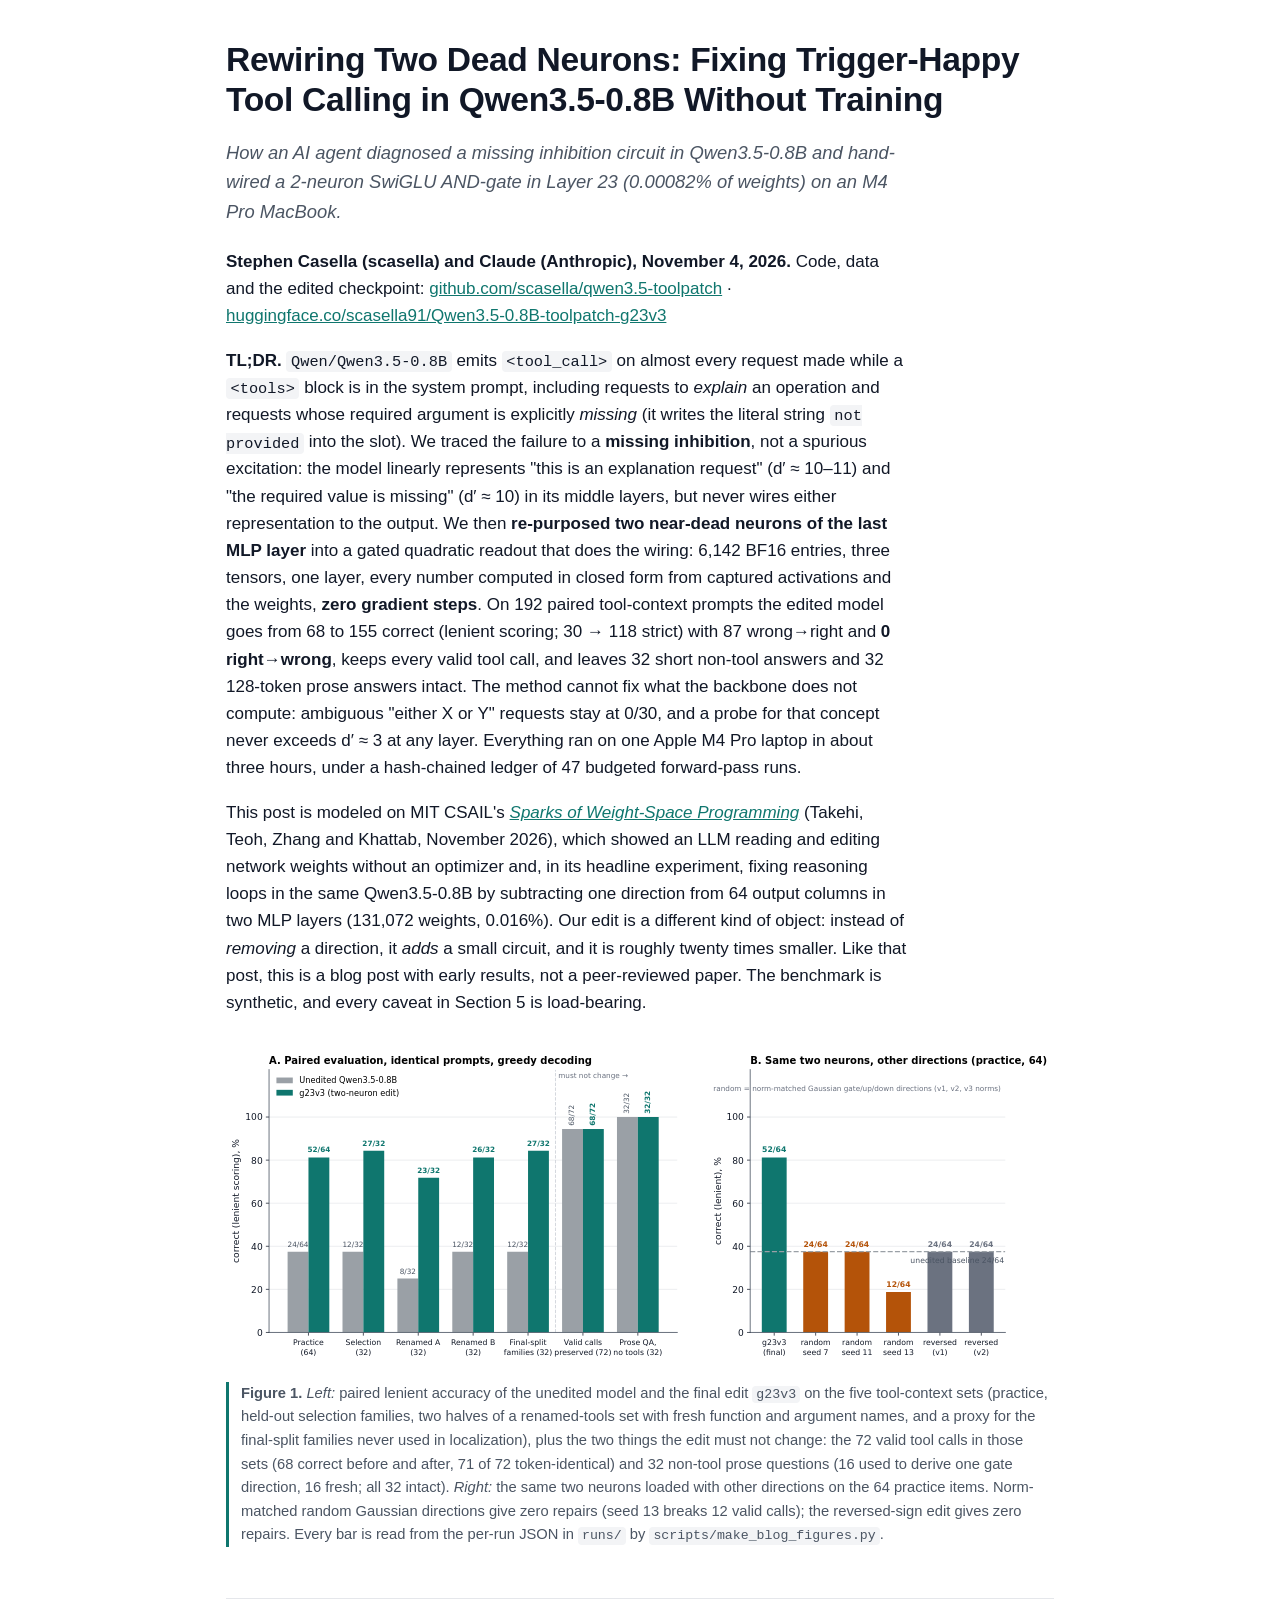
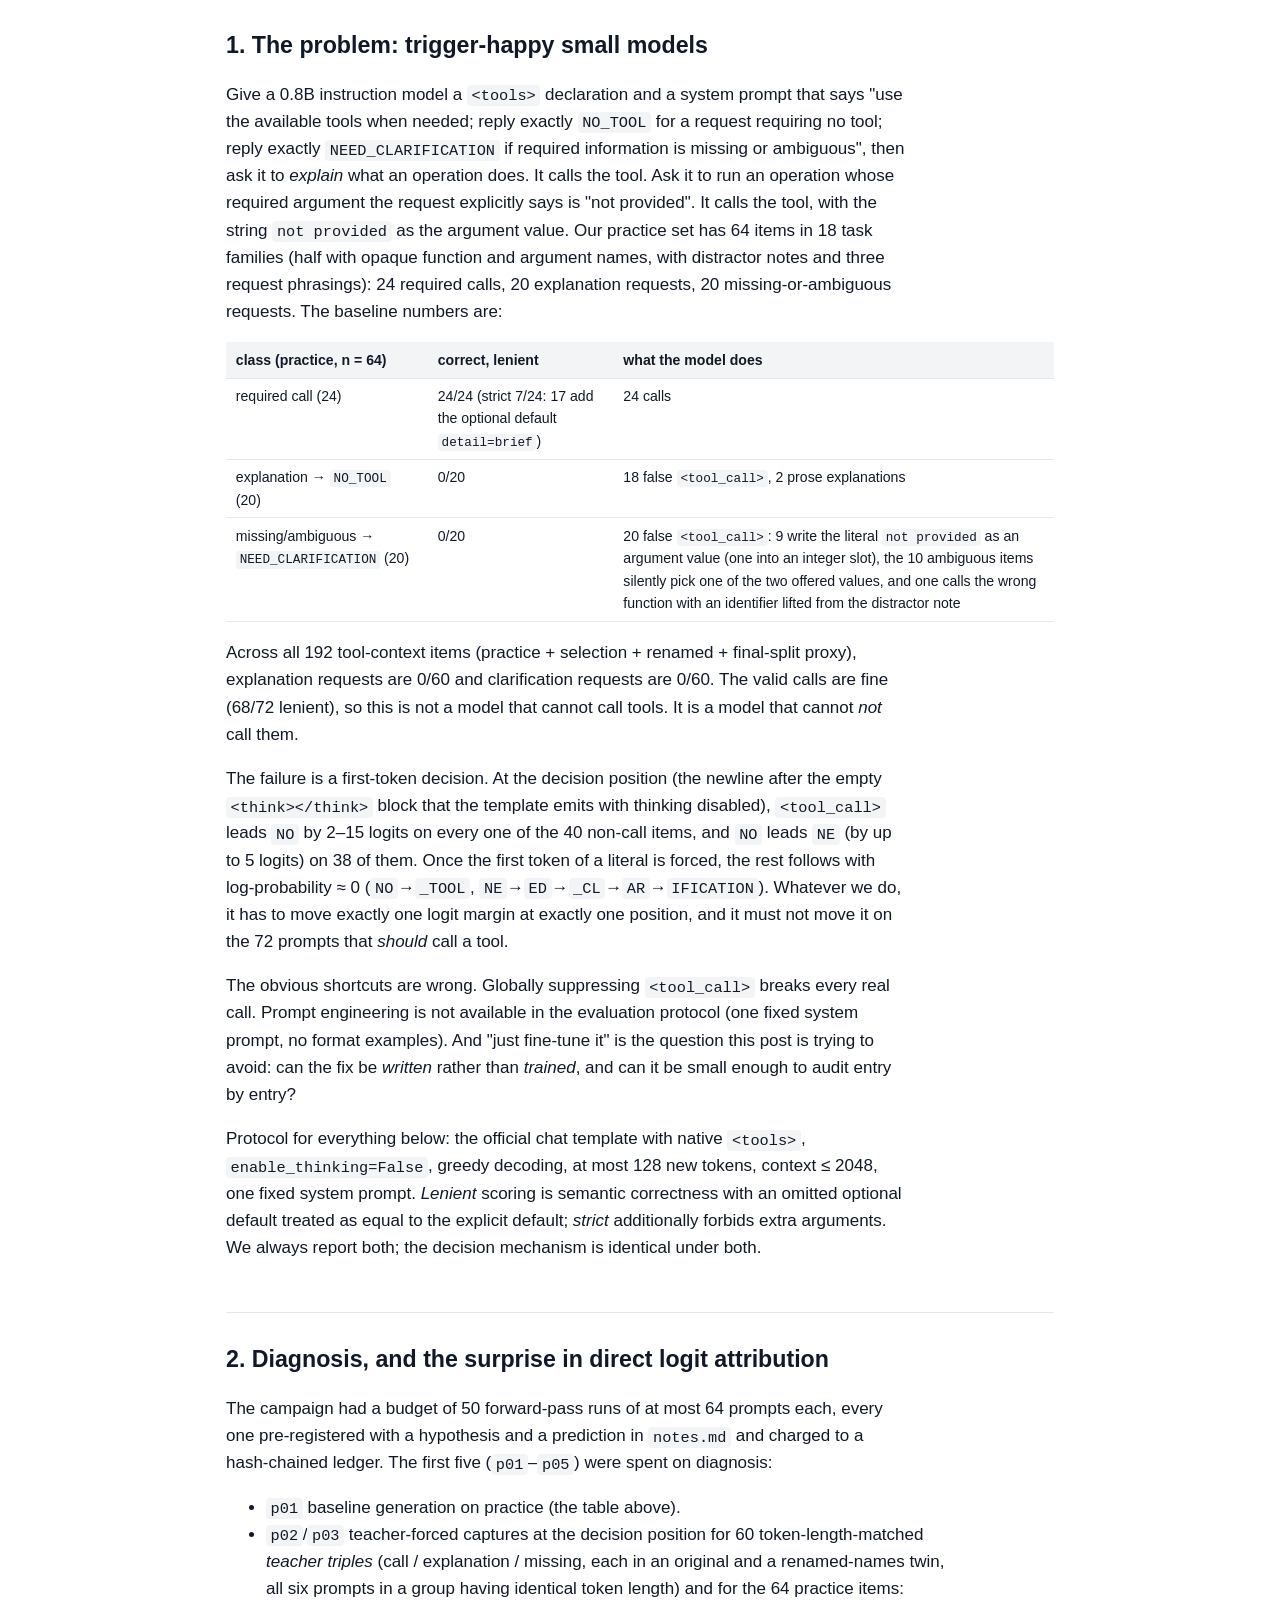
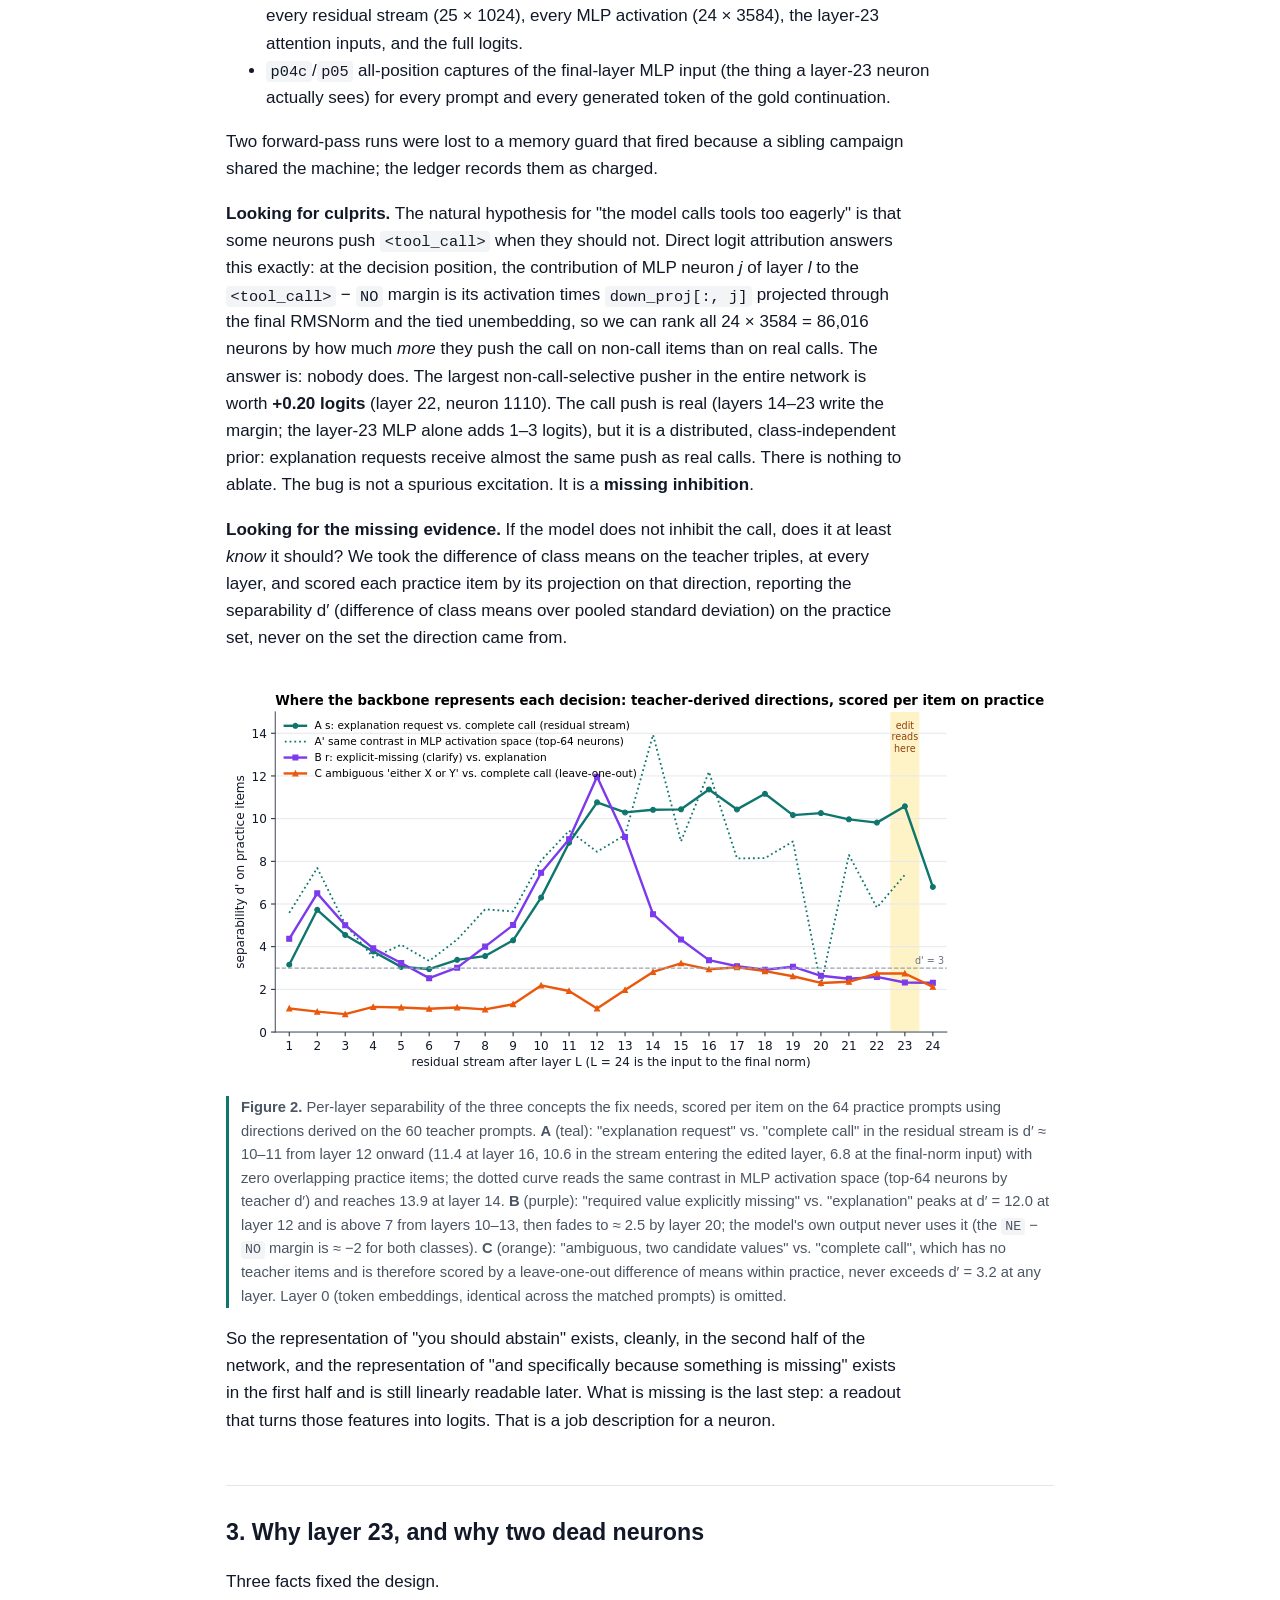
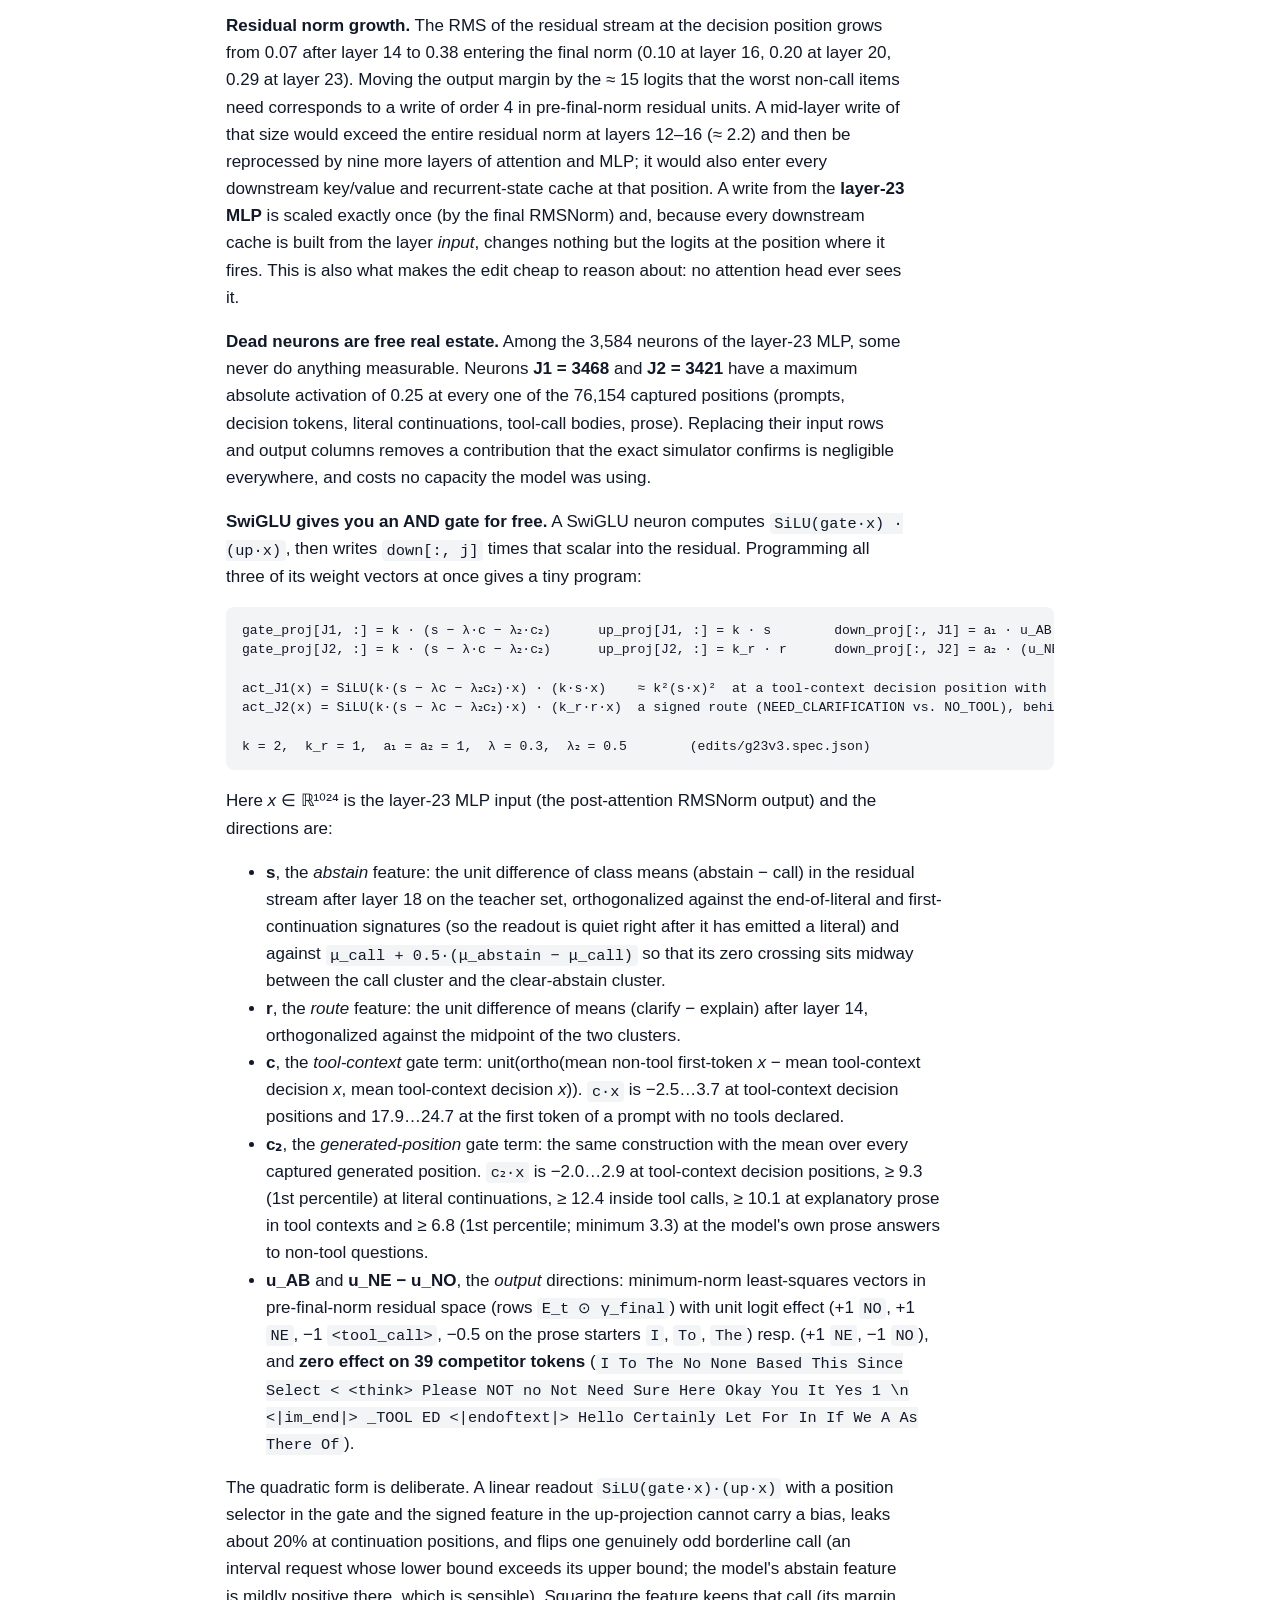
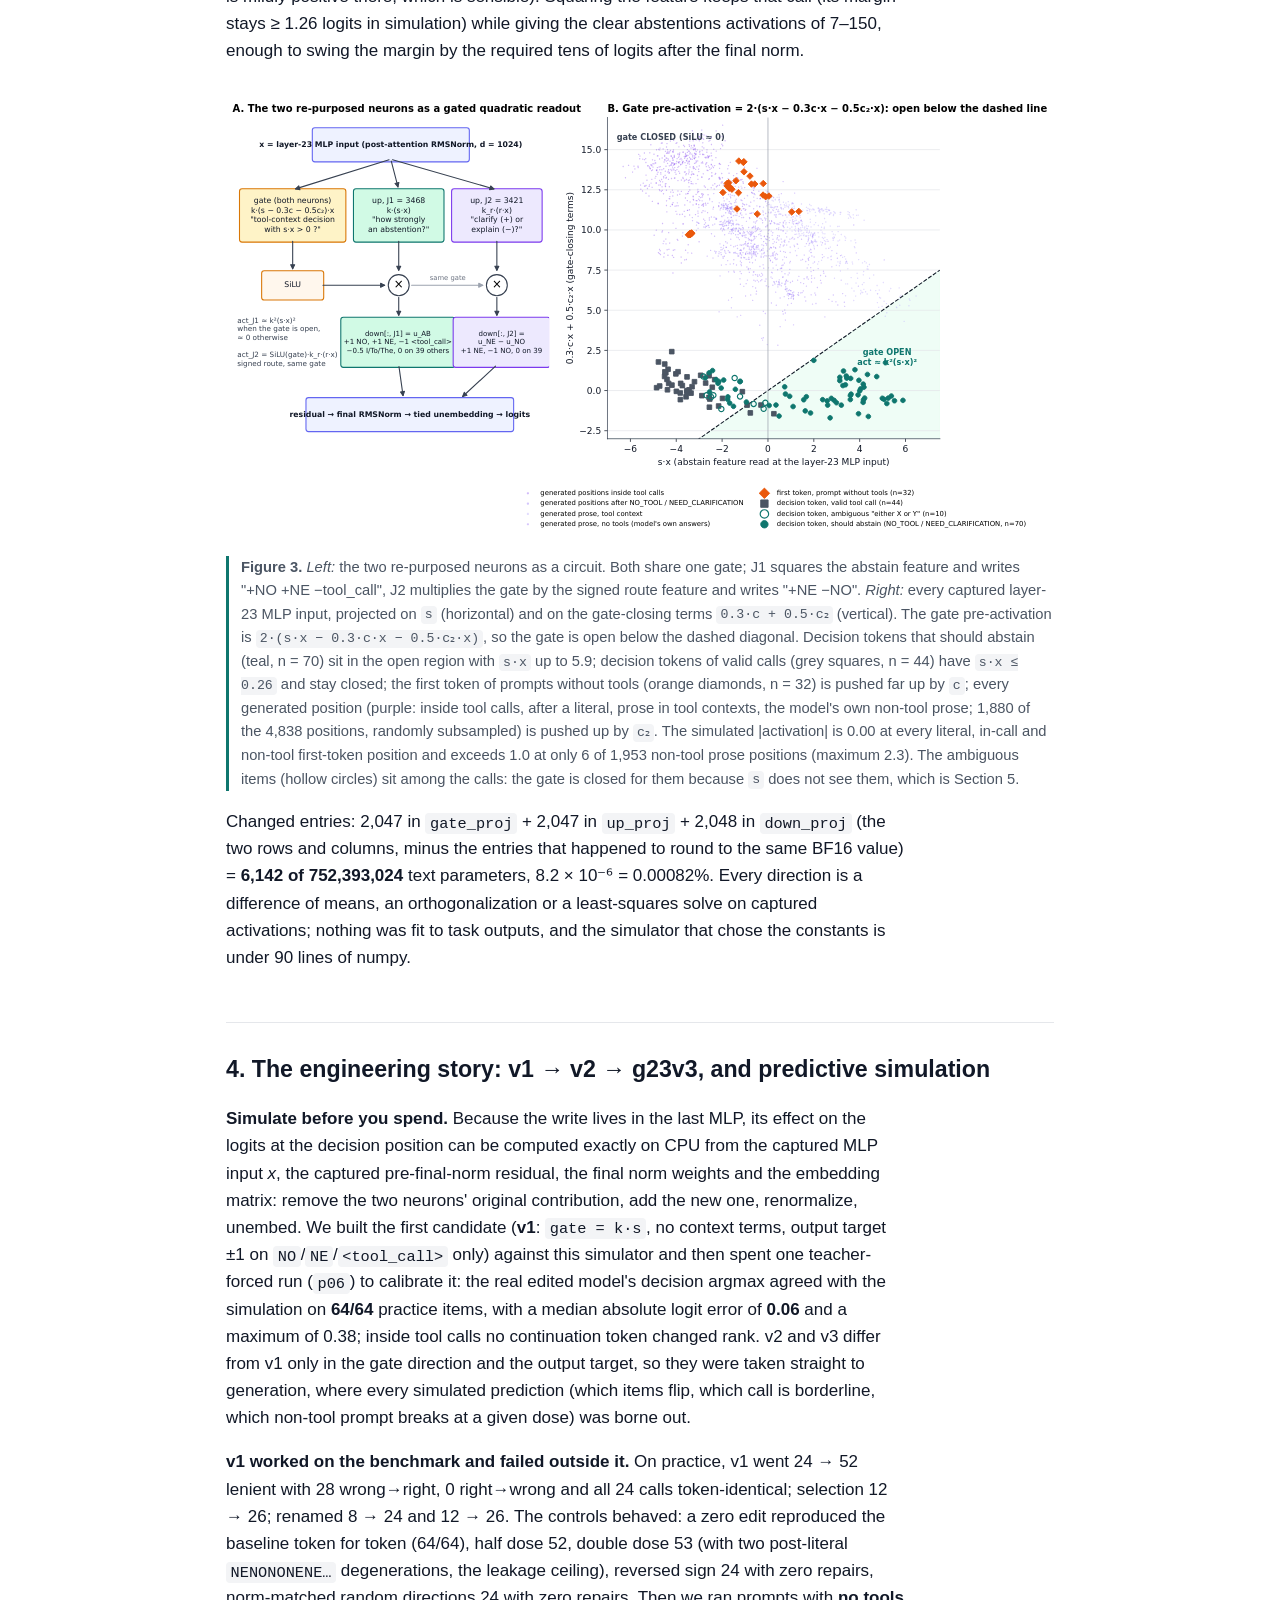
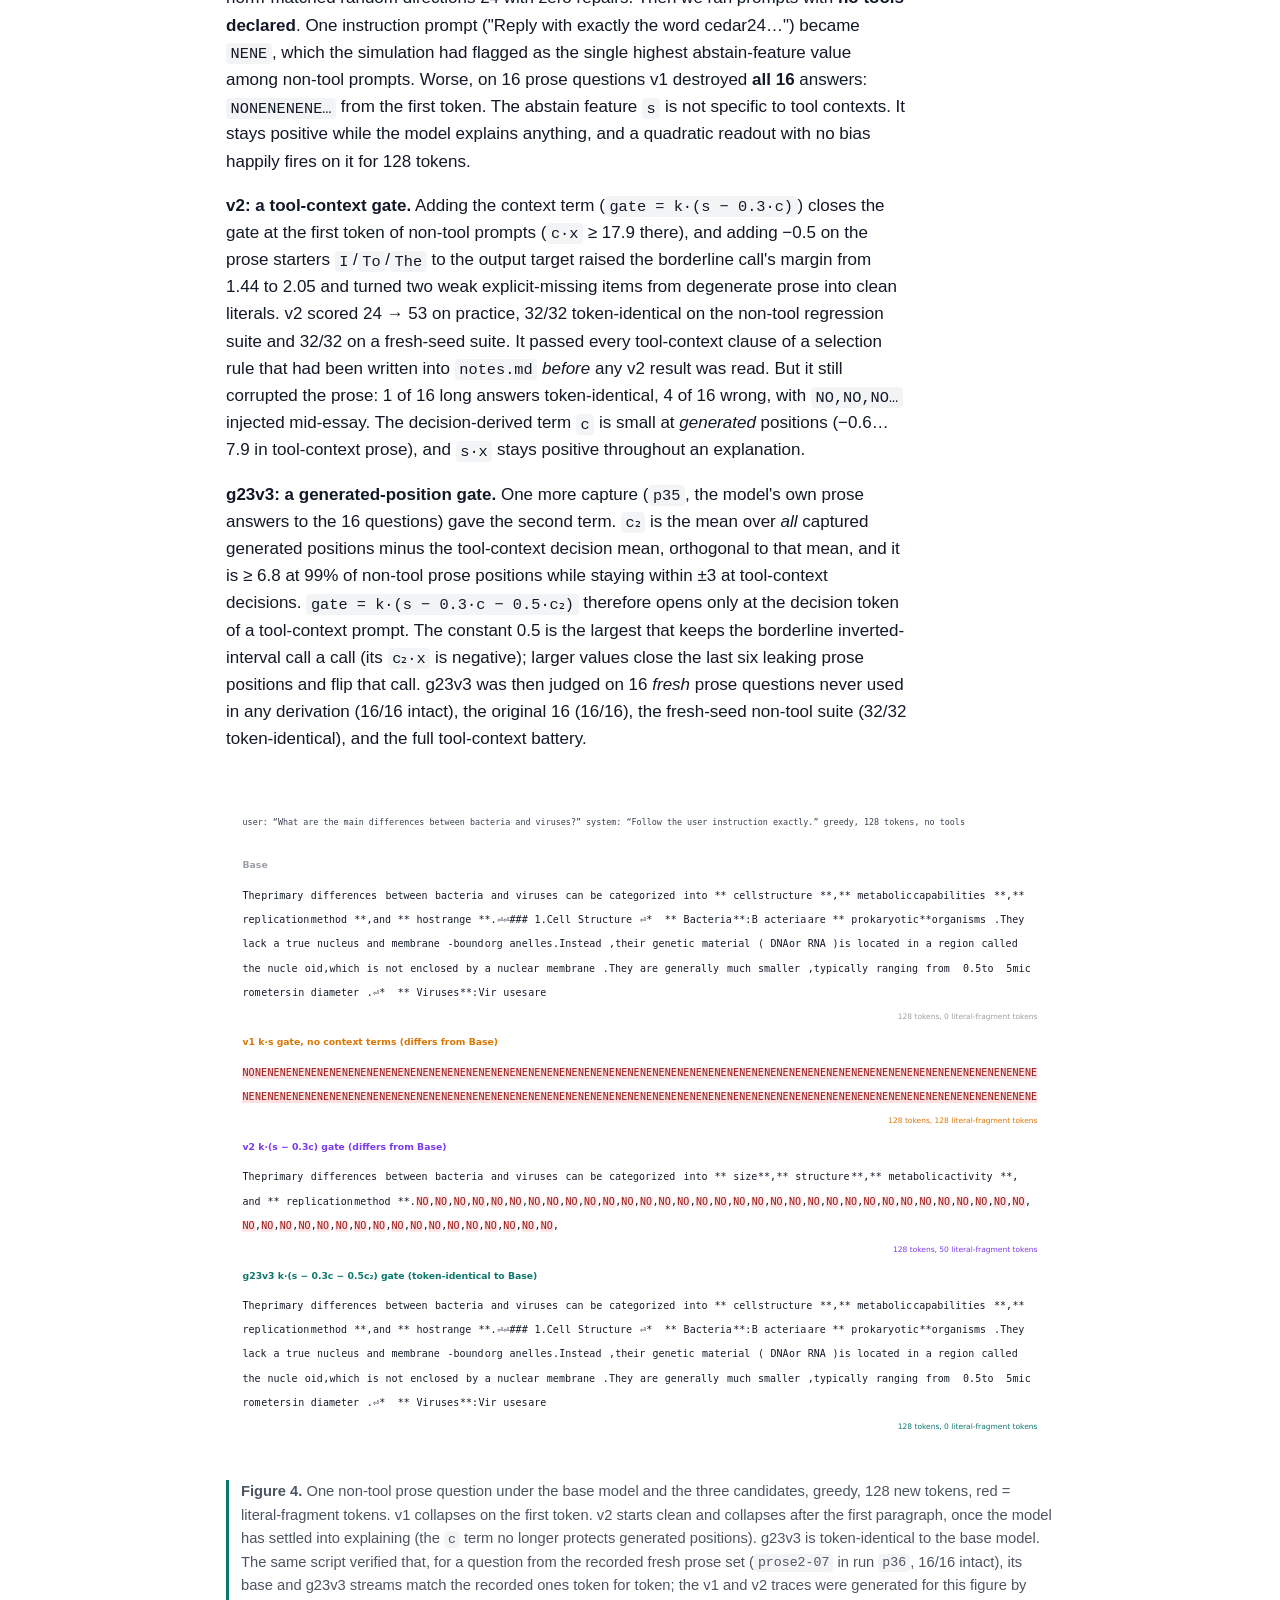
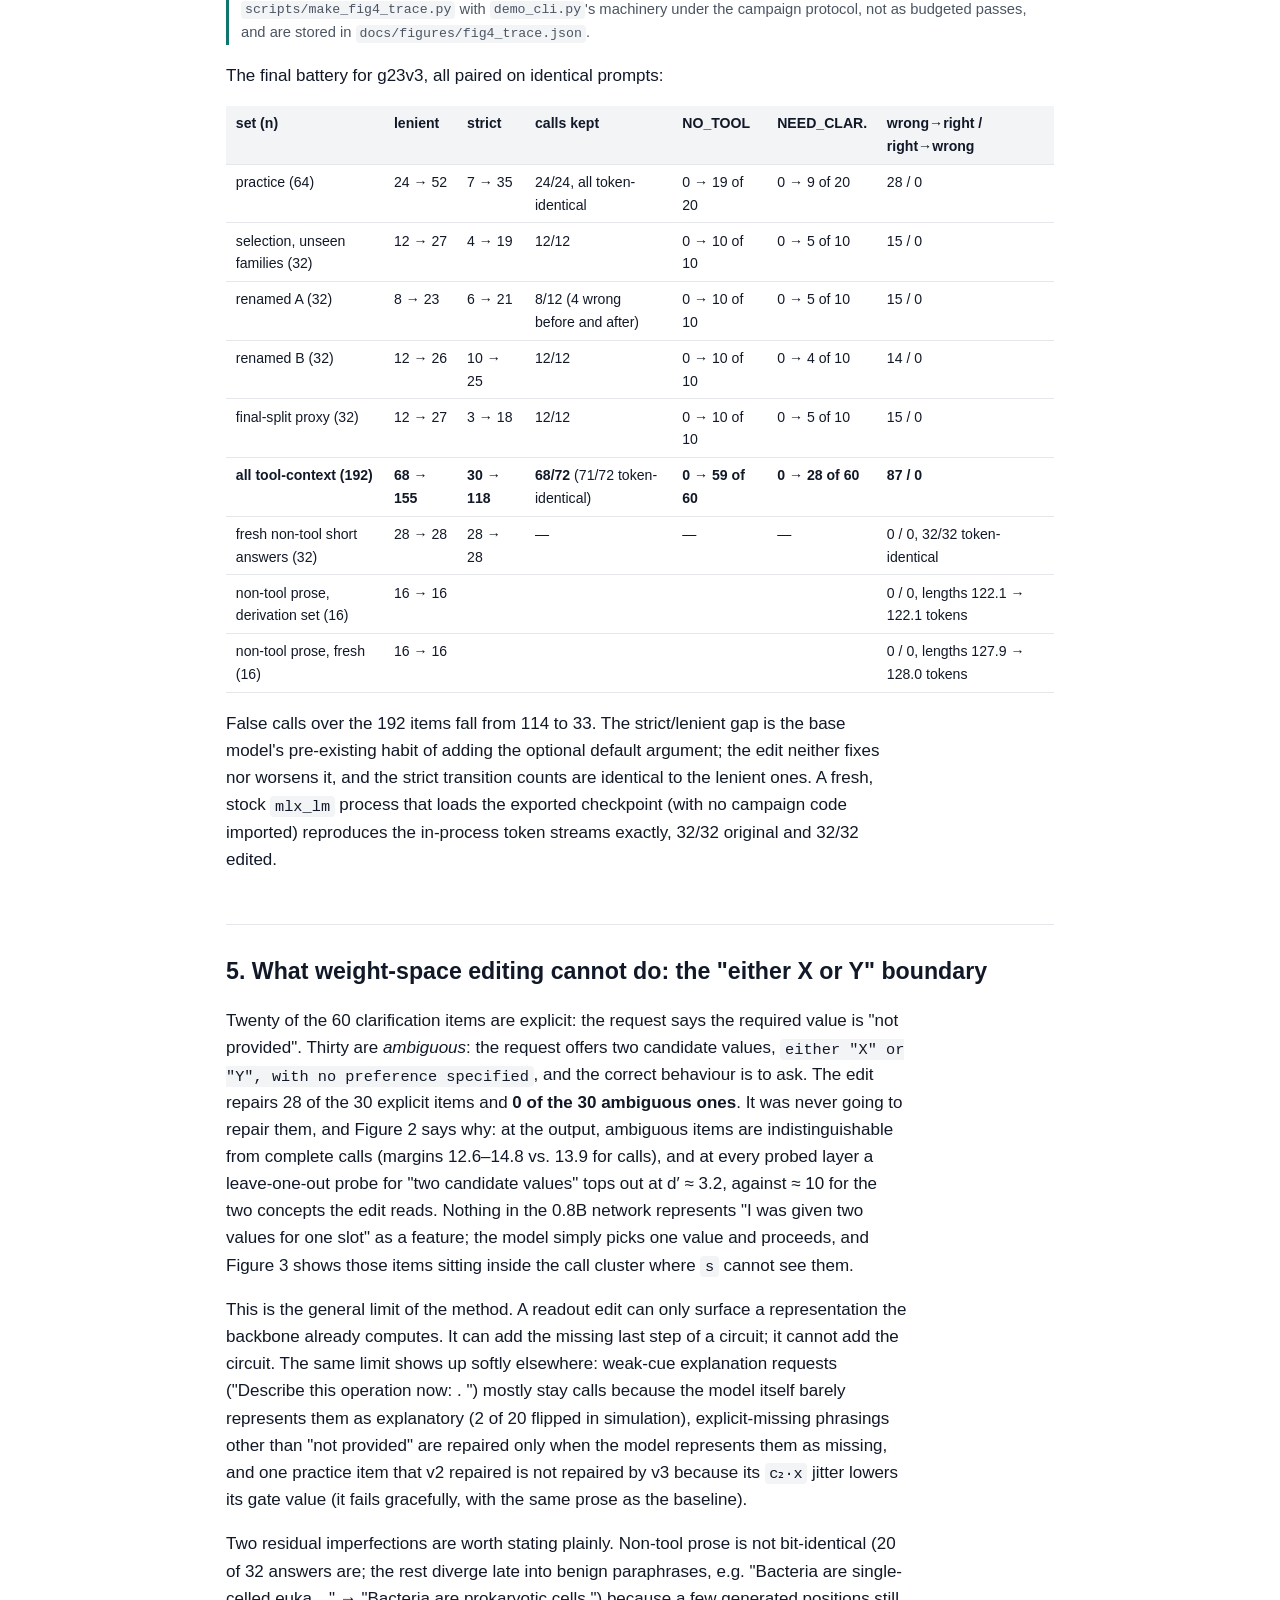
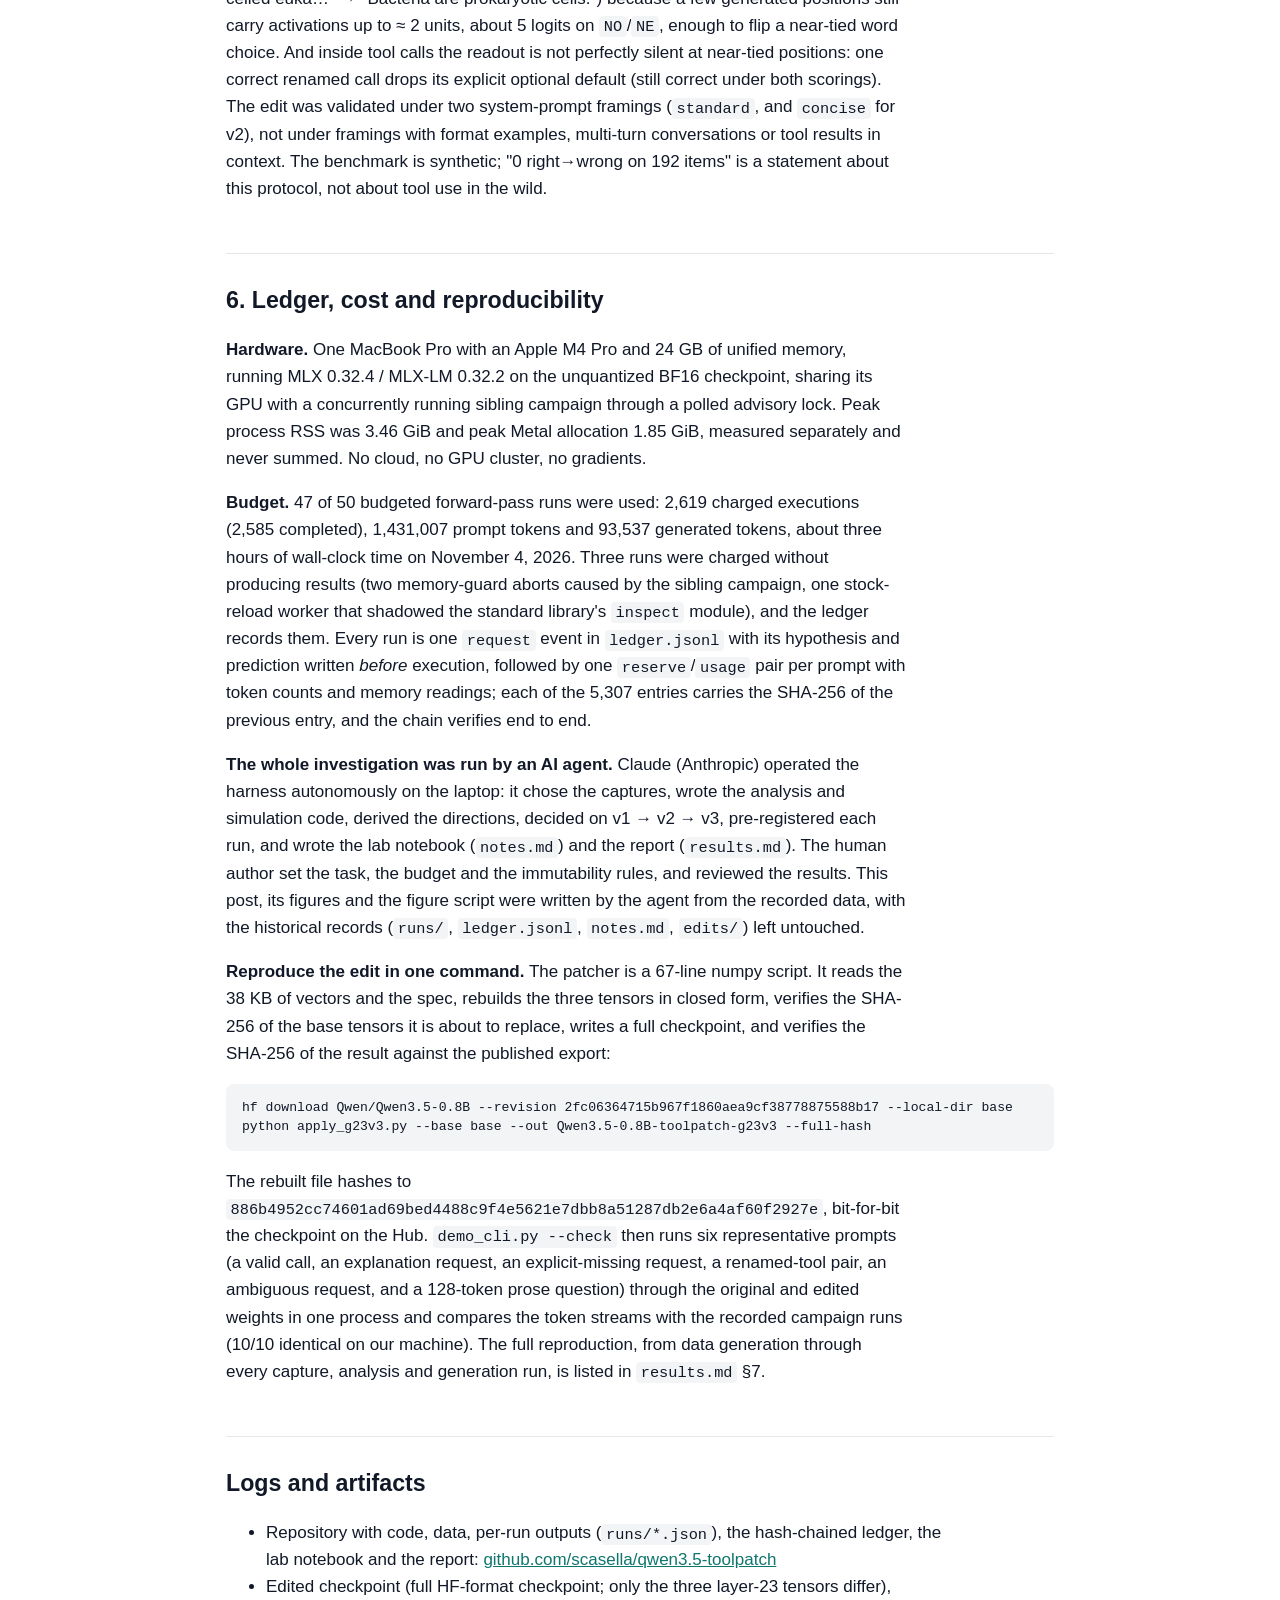
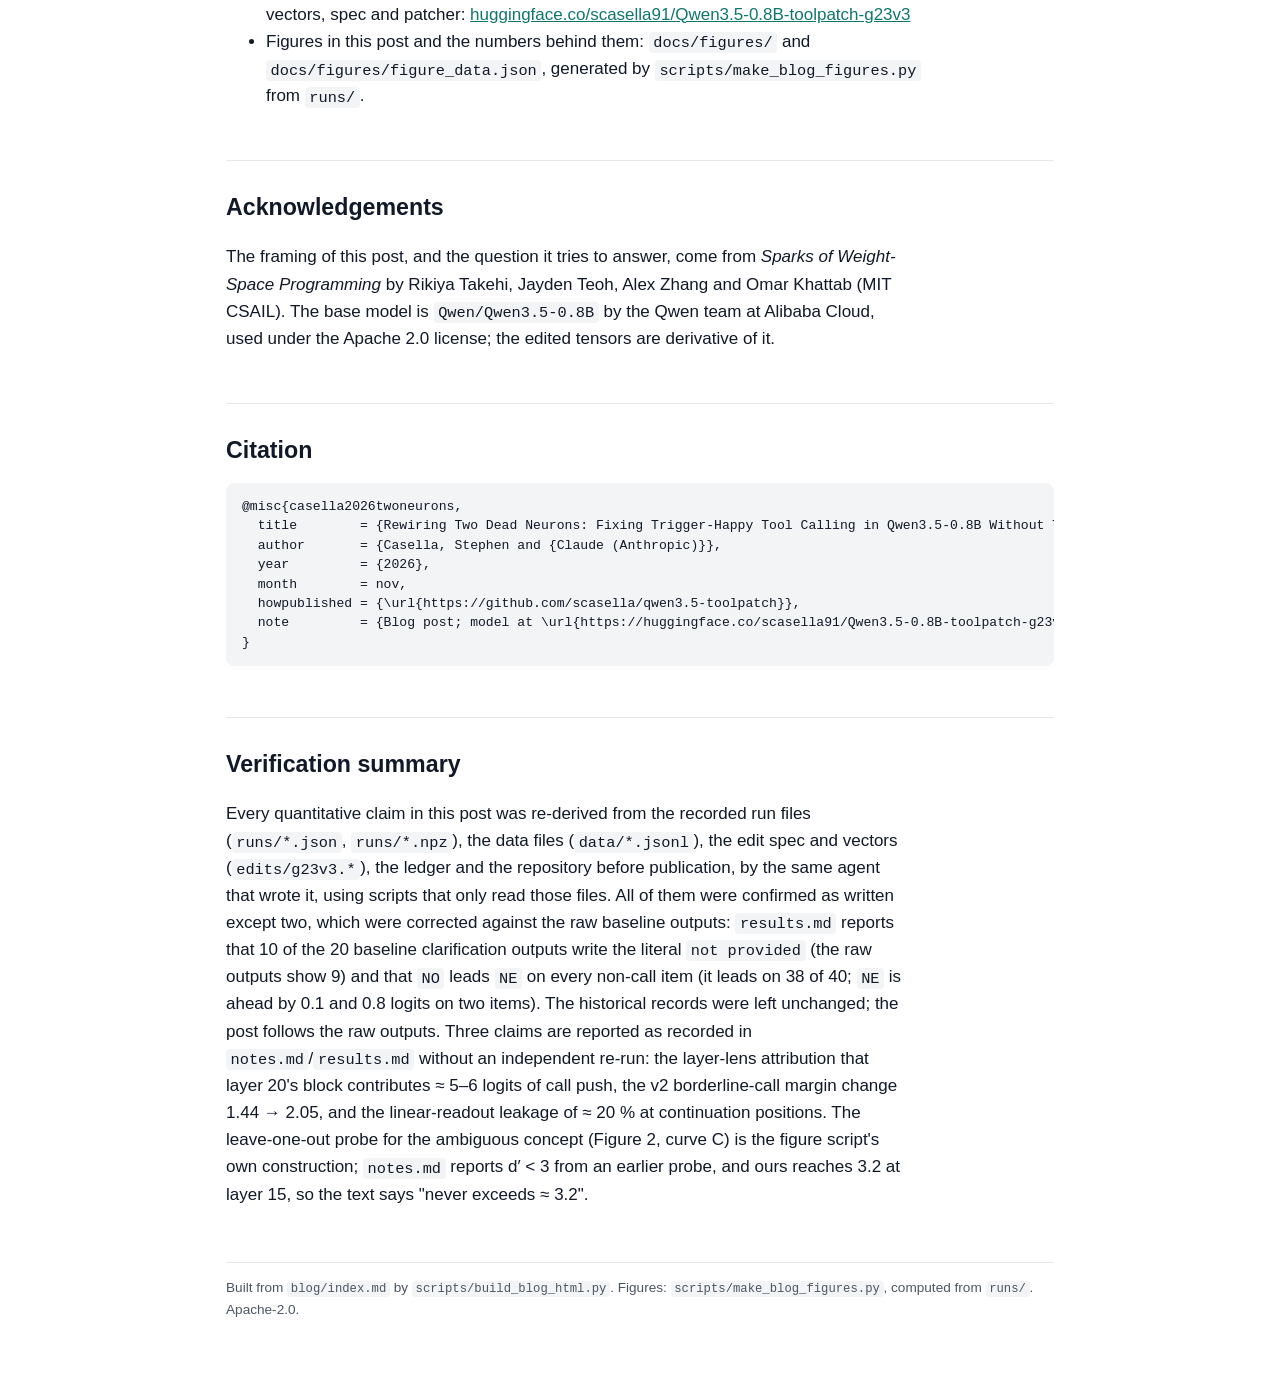
==== commit 314783f7: "Blog post: caption and verification fixes, add scripts/make_fig4_trace.py Figure 2 caption now binds" ====
--- a/docs/blog.html
+++ b/docs/blog.html
@@ -61,7 +61,7 @@
 <tr>
 <td>missing/ambiguous → <code>NEED_CLARIFICATION</code> (20)</td>
 <td>0/20</td>
-<td>20 false <code>&lt;tool_call&gt;</code>: 9 write the literal <code>not provided</code> as an argument value (one into an integer slot), the 10 ambiguous items silently pick one of the two offered values, one calls with another made-up value</td>
+<td>20 false <code>&lt;tool_call&gt;</code>: 9 write the literal <code>not provided</code> as an argument value (one into an integer slot), the 10 ambiguous items silently pick one of the two offered values, and one calls the wrong function with an identifier lifted from the distractor note</td>
 </tr>
 </tbody>
 </table>
@@ -80,7 +80,7 @@
 <p><strong>Looking for culprits.</strong> The natural hypothesis for "the model calls tools too eagerly" is that some neurons push <code>&lt;tool_call&gt;</code> when they should not. Direct logit attribution answers this exactly: at the decision position, the contribution of MLP neuron <em>j</em> of layer <em>l</em> to the <code>&lt;tool_call&gt;</code> − <code>NO</code> margin is its activation times <code>down_proj[:, j]</code> projected through the final RMSNorm and the tied unembedding, so we can rank all 24 × 3584 = 86,016 neurons by how much <em>more</em> they push the call on non-call items than on real calls. The answer is: nobody does. The largest non-call-selective pusher in the entire network is worth <strong>+0.20 logits</strong> (layer 22, neuron 1110). The call push is real (layers 14–23 write the margin; the layer-23 MLP alone adds 1–3 logits), but it is a distributed, class-independent prior: explanation requests receive almost the same push as real calls. There is nothing to ablate. The bug is not a spurious excitation. It is a <strong>missing inhibition</strong>.</p>
 <p><strong>Looking for the missing evidence.</strong> If the model does not inhibit the call, does it at least <em>know</em> it should? We took the difference of class means on the teacher triples, at every layer, and scored each practice item by its projection on that direction, reporting the separability d′ (difference of class means over pooled standard deviation) on the practice set, never on the set the direction came from.</p>
 <figure><img alt="Figure 2" src="figures/fig2_layer_separability.svg"></figure>
-<p class="caption"><strong>Figure 2.</strong> Per-layer separability of the three concepts the fix needs, scored per item on the 64 practice prompts using directions derived on the 60 teacher prompts. <strong>A</strong> (teal): "explanation request" vs. "complete call" in the residual stream is d′ ≈ 10–11 from layer 12 onward (11.4 at layer 16, 10.6 entering the final norm after layer 23) with zero overlapping practice items; the dotted curve reads the same contrast in MLP activation space (top-64 neurons by teacher d′) and reaches 13.9 at layer 14. <strong>B</strong> (purple): "required value explicitly missing" vs. "explanation" peaks at d′ = 12.0 at layer 12 and is above 7 from layers 10–13, then fades to ≈ 2.5 by layer 20; the model's own output never uses it (the <code>NE</code> − <code>NO</code> margin is ≈ −2 for both classes). <strong>C</strong> (orange): "ambiguous, two candidate values" vs. "complete call", which has no teacher items and is therefore scored by a leave-one-out difference of means within practice, never exceeds d′ = 3.2 at any layer. Layer 0 (token embeddings, identical across the matched prompts) is omitted.</p>
+<p class="caption"><strong>Figure 2.</strong> Per-layer separability of the three concepts the fix needs, scored per item on the 64 practice prompts using directions derived on the 60 teacher prompts. <strong>A</strong> (teal): "explanation request" vs. "complete call" in the residual stream is d′ ≈ 10–11 from layer 12 onward (11.4 at layer 16, 10.6 in the stream entering the edited layer, 6.8 at the final-norm input) with zero overlapping practice items; the dotted curve reads the same contrast in MLP activation space (top-64 neurons by teacher d′) and reaches 13.9 at layer 14. <strong>B</strong> (purple): "required value explicitly missing" vs. "explanation" peaks at d′ = 12.0 at layer 12 and is above 7 from layers 10–13, then fades to ≈ 2.5 by layer 20; the model's own output never uses it (the <code>NE</code> − <code>NO</code> margin is ≈ −2 for both classes). <strong>C</strong> (orange): "ambiguous, two candidate values" vs. "complete call", which has no teacher items and is therefore scored by a leave-one-out difference of means within practice, never exceeds d′ = 3.2 at any layer. Layer 0 (token embeddings, identical across the matched prompts) is omitted.</p>
 <p>So the representation of "you should abstain" exists, cleanly, in the second half of the network, and the representation of "and specifically because something is missing" exists in the first half and is still linearly readable later. What is missing is the last step: a readout that turns those features into logits. That is a job description for a neuron.</p>
 <h2 id="3-why-layer-23-and-why-two-dead-neurons">3. Why layer 23, and why two dead neurons</h2>
 <p>Three facts fixed the design.</p>
@@ -113,7 +113,7 @@
 <p><strong>v2: a tool-context gate.</strong> Adding the context term (<code>gate = k·(s − 0.3·c)</code>) closes the gate at the first token of non-tool prompts (<code>c·x</code> ≥ 17.9 there), and adding −0.5 on the prose starters <code>I</code>/<code>To</code>/<code>The</code> to the output target raised the borderline call's margin from 1.44 to 2.05 and turned two weak explicit-missing items from degenerate prose into clean literals. v2 scored 24 → 53 on practice, 32/32 token-identical on the non-tool regression suite and 32/32 on a fresh-seed suite. It passed every tool-context clause of a selection rule that had been written into <code>notes.md</code> <em>before</em> any v2 result was read. But it still corrupted the prose: 1 of 16 long answers token-identical, 4 of 16 wrong, with <code>NO,NO,NO…</code> injected mid-essay. The decision-derived term <code>c</code> is small at <em>generated</em> positions (−0.6…7.9 in tool-context prose), and <code>s·x</code> stays positive throughout an explanation.</p>
 <p><strong>g23v3: a generated-position gate.</strong> One more capture (<code>p35</code>, the model's own prose answers to the 16 questions) gave the second term. <code>c₂</code> is the mean over <em>all</em> captured generated positions minus the tool-context decision mean, orthogonal to that mean, and it is ≥ 6.8 at 99% of non-tool prose positions while staying within ±3 at tool-context decisions. <code>gate = k·(s − 0.3·c − 0.5·c₂)</code> therefore opens only at the decision token of a tool-context prompt. The constant 0.5 is the largest that keeps the borderline inverted-interval call a call (its <code>c₂·x</code> is negative); larger values close the last six leaking prose positions and flip that call. g23v3 was then judged on 16 <em>fresh</em> prose questions never used in any derivation (16/16 intact), the original 16 (16/16), the fresh-seed non-tool suite (32/32 token-identical), and the full tool-context battery.</p>
 <figure><img alt="Figure 4" src="figures/fig4_v1_v2_v3_ablation.svg"></figure>
-<p class="caption"><strong>Figure 4.</strong> One non-tool prose question under the base model and the three candidates, greedy, 128 new tokens, red = literal-fragment tokens. v1 collapses on the first token. v2 starts clean and collapses after the first paragraph, once the model has settled into explaining (the <code>c</code> term no longer protects generated positions). g23v3 is token-identical to the base model. The same script verified that, for a question from the recorded fresh prose set (<code>prose2-07</code> in run <code>p36</code>, 16/16 intact), its base and g23v3 streams match the recorded ones token for token; the v1 and v2 traces were generated for this figure with <code>demo_cli.py</code>'s machinery under the campaign protocol, not as budgeted passes, and are stored in <code>docs/figures/fig4_trace.json</code>.</p>
+<p class="caption"><strong>Figure 4.</strong> One non-tool prose question under the base model and the three candidates, greedy, 128 new tokens, red = literal-fragment tokens. v1 collapses on the first token. v2 starts clean and collapses after the first paragraph, once the model has settled into explaining (the <code>c</code> term no longer protects generated positions). g23v3 is token-identical to the base model. The same script verified that, for a question from the recorded fresh prose set (<code>prose2-07</code> in run <code>p36</code>, 16/16 intact), its base and g23v3 streams match the recorded ones token for token; the v1 and v2 traces were generated for this figure by <code>scripts/make_fig4_trace.py</code> with <code>demo_cli.py</code>'s machinery under the campaign protocol, not as budgeted passes, and are stored in <code>docs/figures/fig4_trace.json</code>.</p>
 <p>The final battery for g23v3, all paired on identical prompts:</p>
 <table>
 <thead>
@@ -244,7 +244,7 @@
 }
 </code></pre>
 <h2 id="verification-summary">Verification summary</h2>
-<p>Every quantitative claim in this post was re-derived from the recorded run files (<code>runs/*.json</code>, <code>runs/*.npz</code>), the data files (<code>data/*.jsonl</code>), the edit spec and vectors (<code>edits/g23v3.*</code>), the ledger and the repository before publication, by the same agent that wrote it, using scripts that only read those files. Of 96 checked claims, 94 were confirmed as written. Two were corrected against the raw baseline outputs: <code>results.md</code> reports that 10 of the 20 baseline clarification outputs write the literal <code>not provided</code> (the raw outputs show 9) and that <code>NO</code> leads <code>NE</code> on every non-call item (it leads on 38 of 40; <code>NE</code> is ahead by 0.1 and 0.8 logits on two items). The historical records were left unchanged; the post follows the raw outputs. Three claims are reported as recorded in <code>notes.md</code>/<code>results.md</code> without an independent re-run: the layer-lens attribution that layer 20's block contributes ≈ 5–6 logits of call push, the v2 borderline-call margin change 1.44 → 2.05, and the linear-readout leakage of ≈ 20 % at continuation positions. The leave-one-out probe for the ambiguous concept (Figure 2, curve C) is the figure script's own construction; <code>notes.md</code> reports d′ &lt; 3 from an earlier probe, and ours reaches 3.2 at layer 15, so the text says "never exceeds ≈ 3.2".</p>
+<p>Every quantitative claim in this post was re-derived from the recorded run files (<code>runs/*.json</code>, <code>runs/*.npz</code>), the data files (<code>data/*.jsonl</code>), the edit spec and vectors (<code>edits/g23v3.*</code>), the ledger and the repository before publication, by the same agent that wrote it, using scripts that only read those files. All of them were confirmed as written except two, which were corrected against the raw baseline outputs: <code>results.md</code> reports that 10 of the 20 baseline clarification outputs write the literal <code>not provided</code> (the raw outputs show 9) and that <code>NO</code> leads <code>NE</code> on every non-call item (it leads on 38 of 40; <code>NE</code> is ahead by 0.1 and 0.8 logits on two items). The historical records were left unchanged; the post follows the raw outputs. Three claims are reported as recorded in <code>notes.md</code>/<code>results.md</code> without an independent re-run: the layer-lens attribution that layer 20's block contributes ≈ 5–6 logits of call push, the v2 borderline-call margin change 1.44 → 2.05, and the linear-readout leakage of ≈ 20 % at continuation positions. The leave-one-out probe for the ambiguous concept (Figure 2, curve C) is the figure script's own construction; <code>notes.md</code> reports d′ &lt; 3 from an earlier probe, and ours reaches 3.2 at layer 15, so the text says "never exceeds ≈ 3.2".</p>
 <footer>Built from <code>blog/index.md</code> by <code>scripts/build_blog_html.py</code>. Figures: <code>scripts/make_blog_figures.py</code>, computed from <code>runs/</code>. Apache-2.0.</footer>
 </main>
 </body>
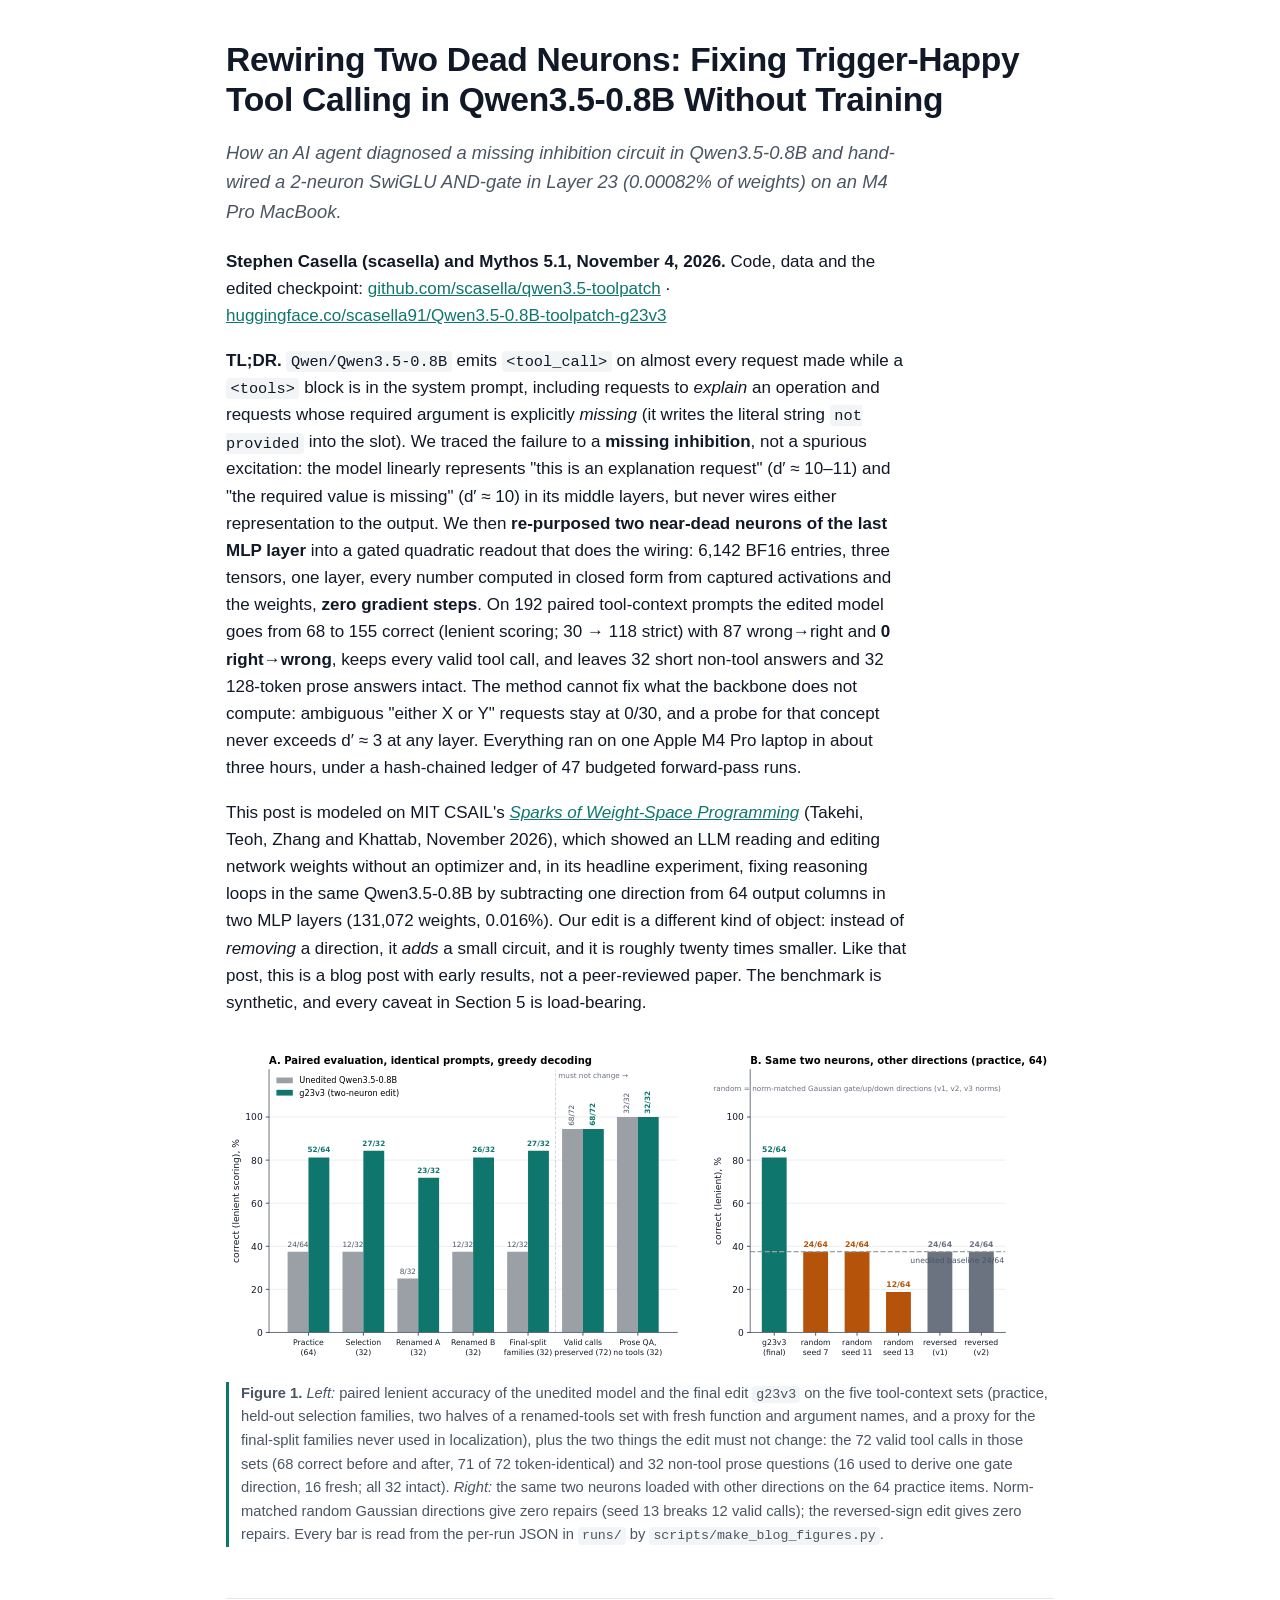
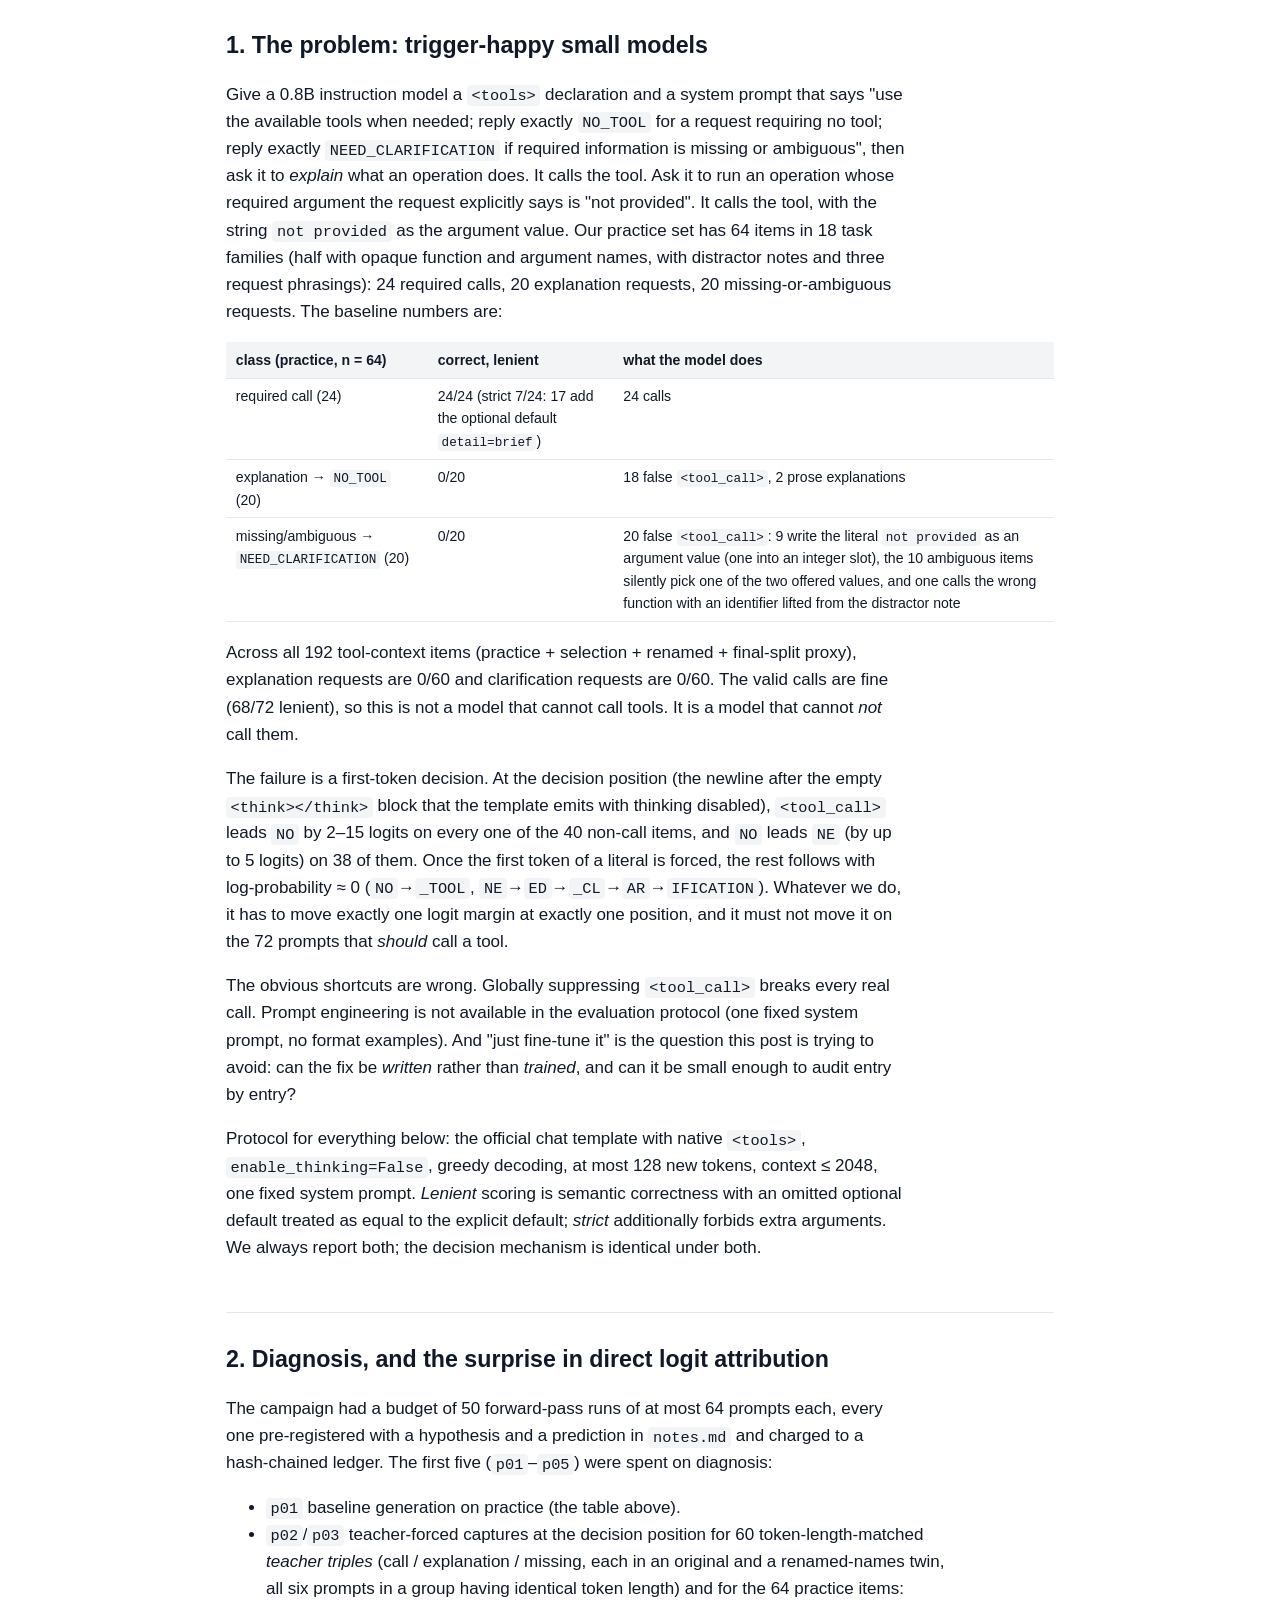
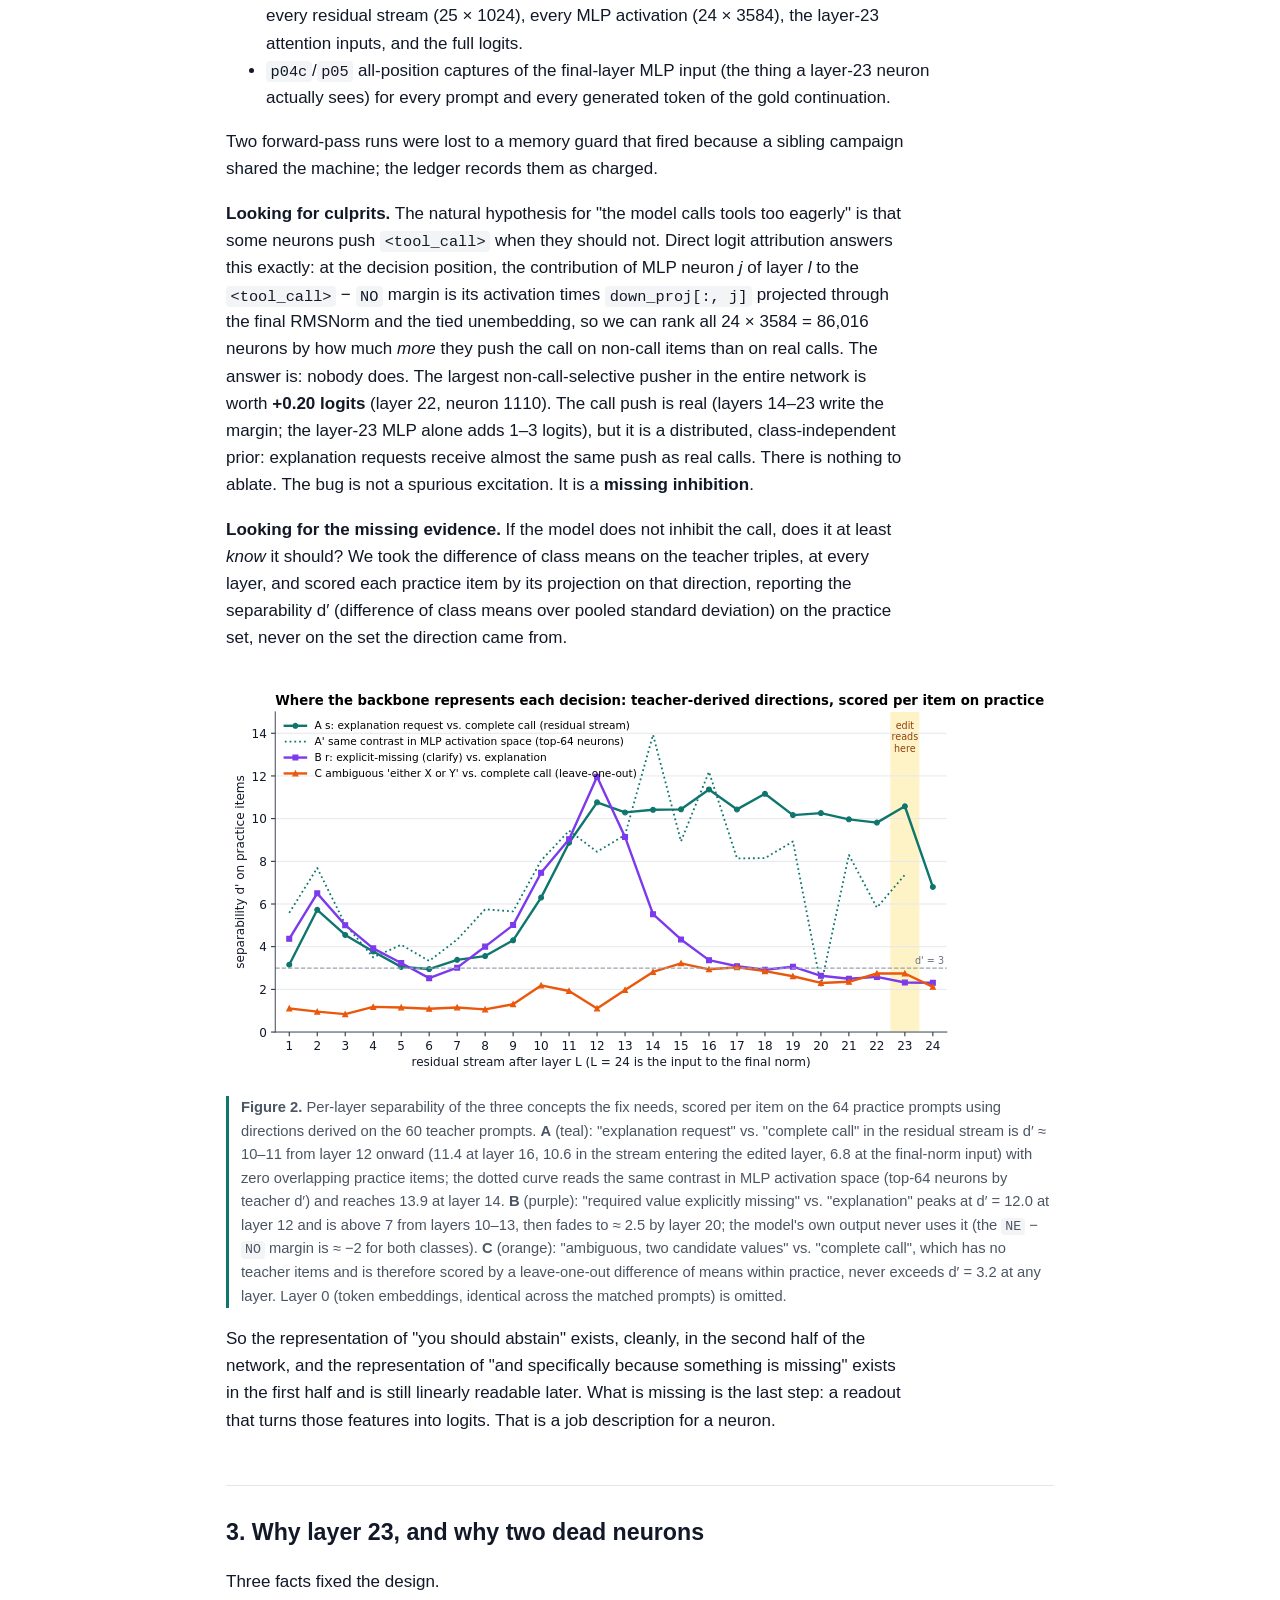
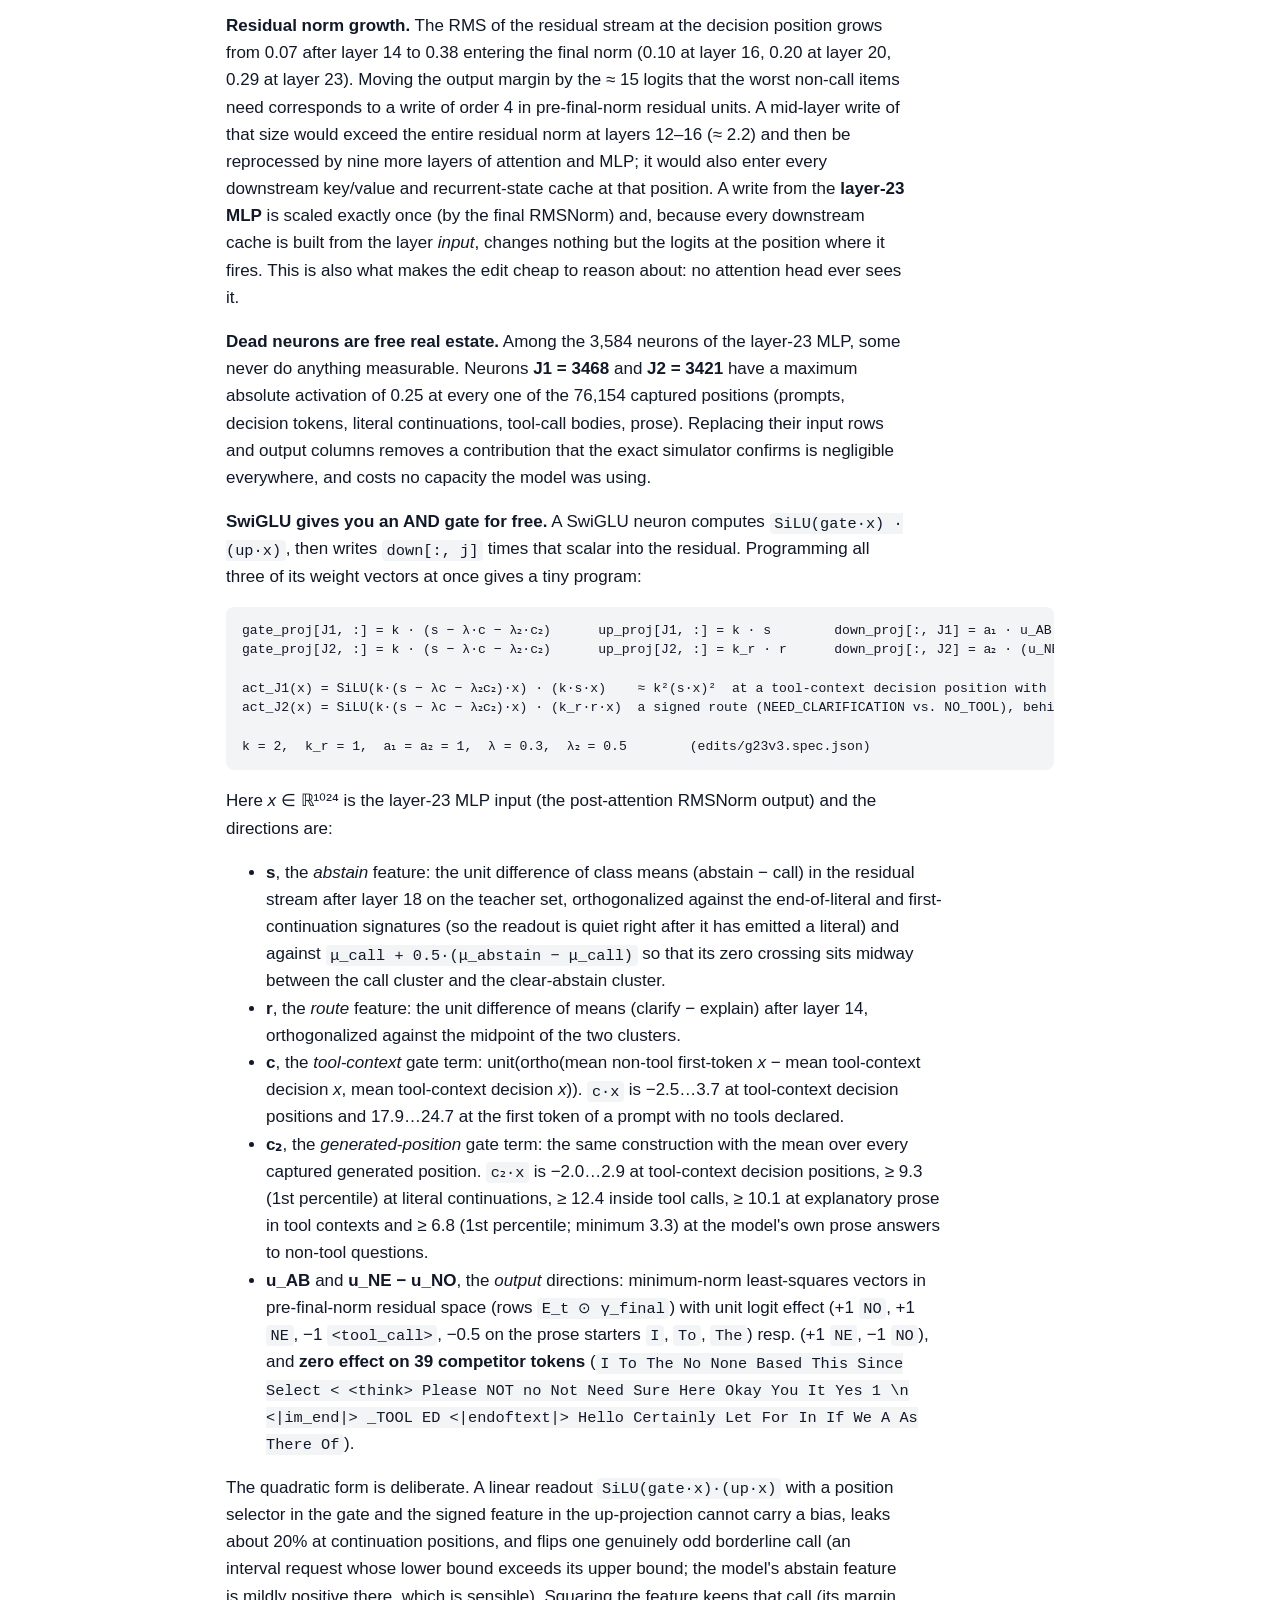
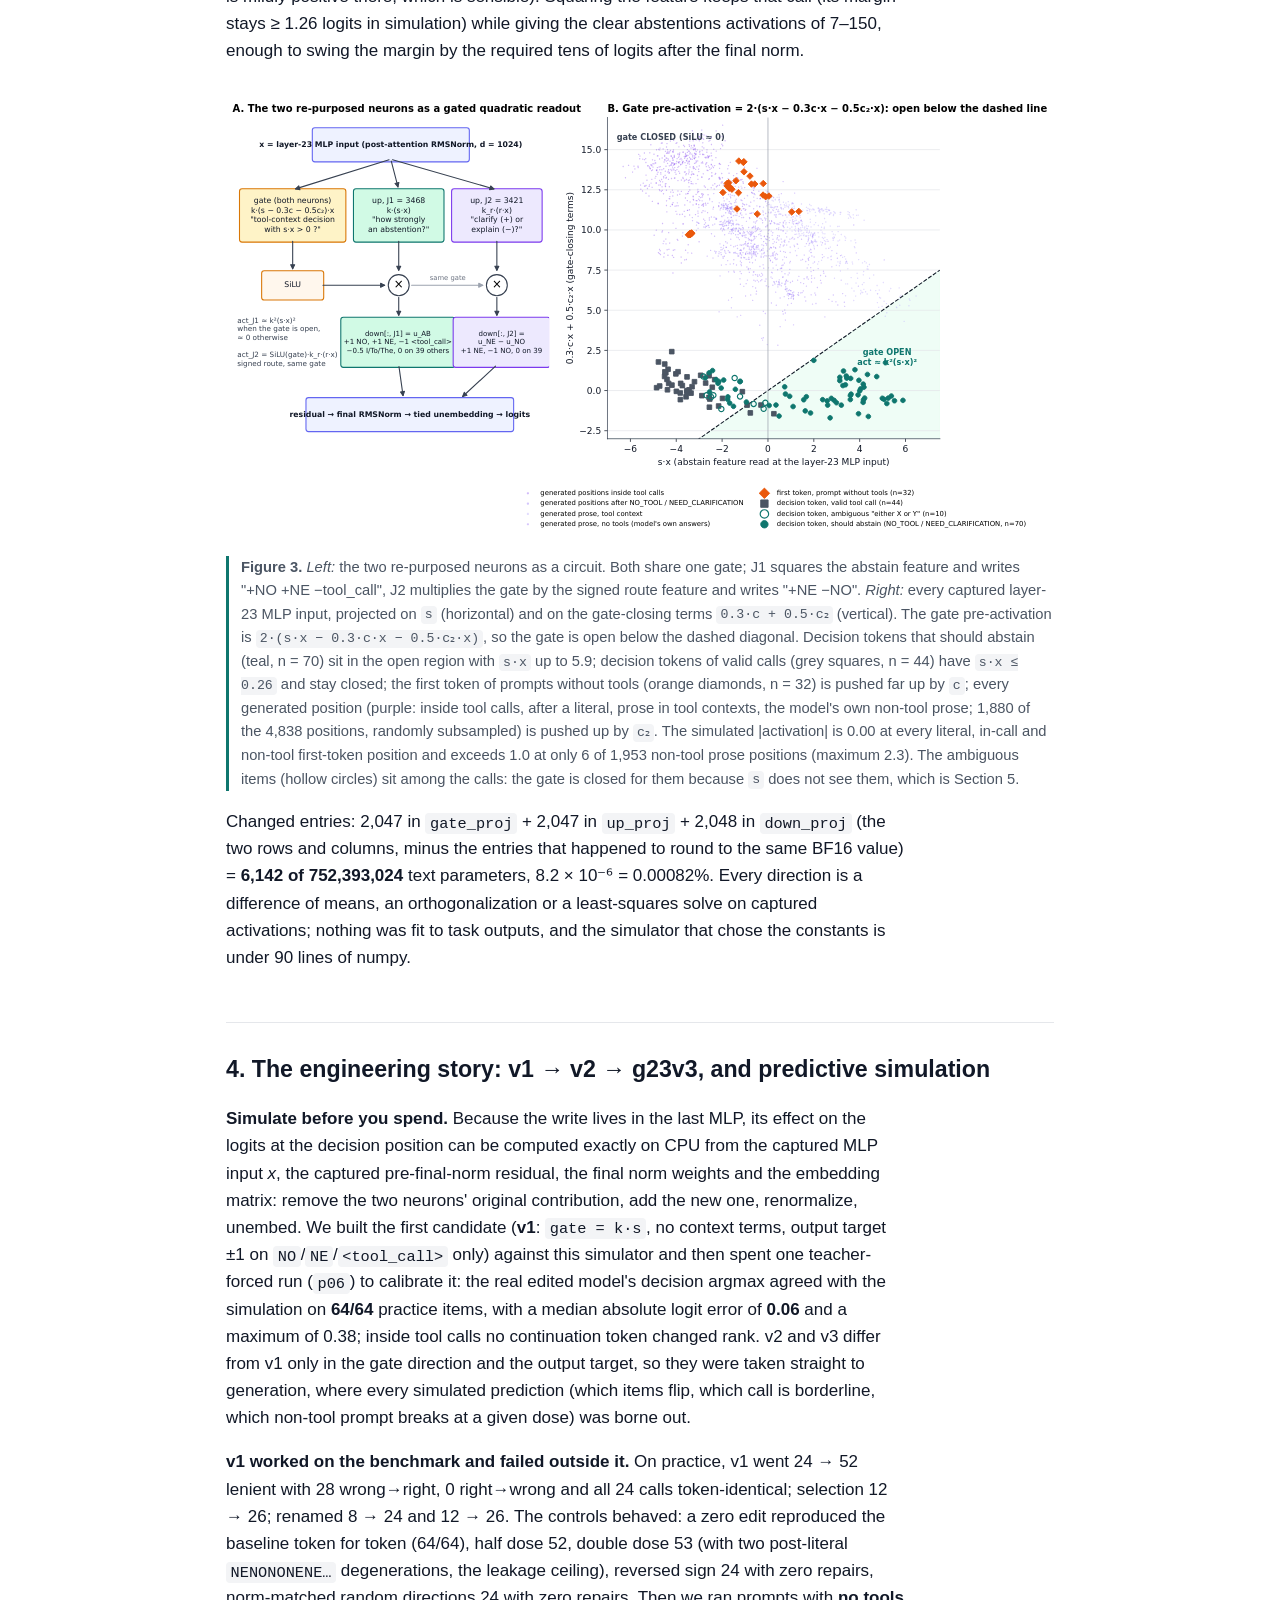
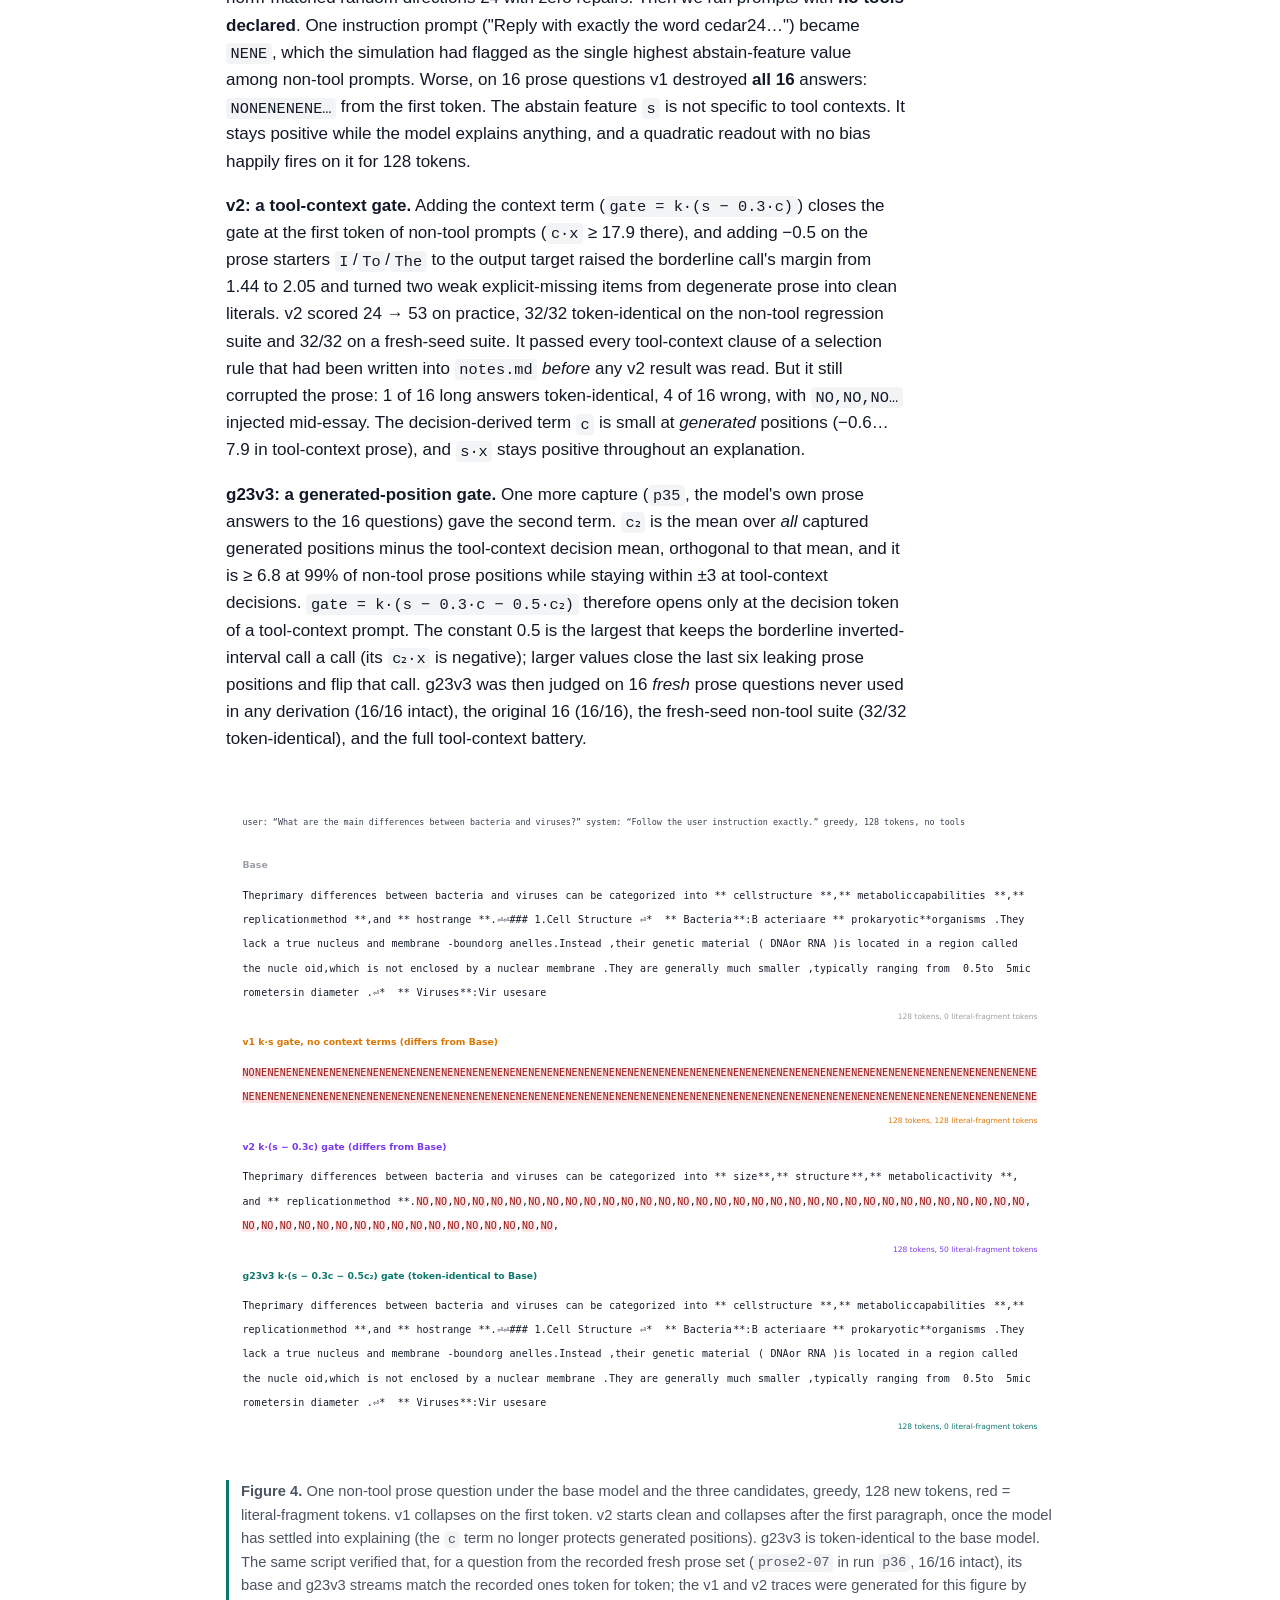
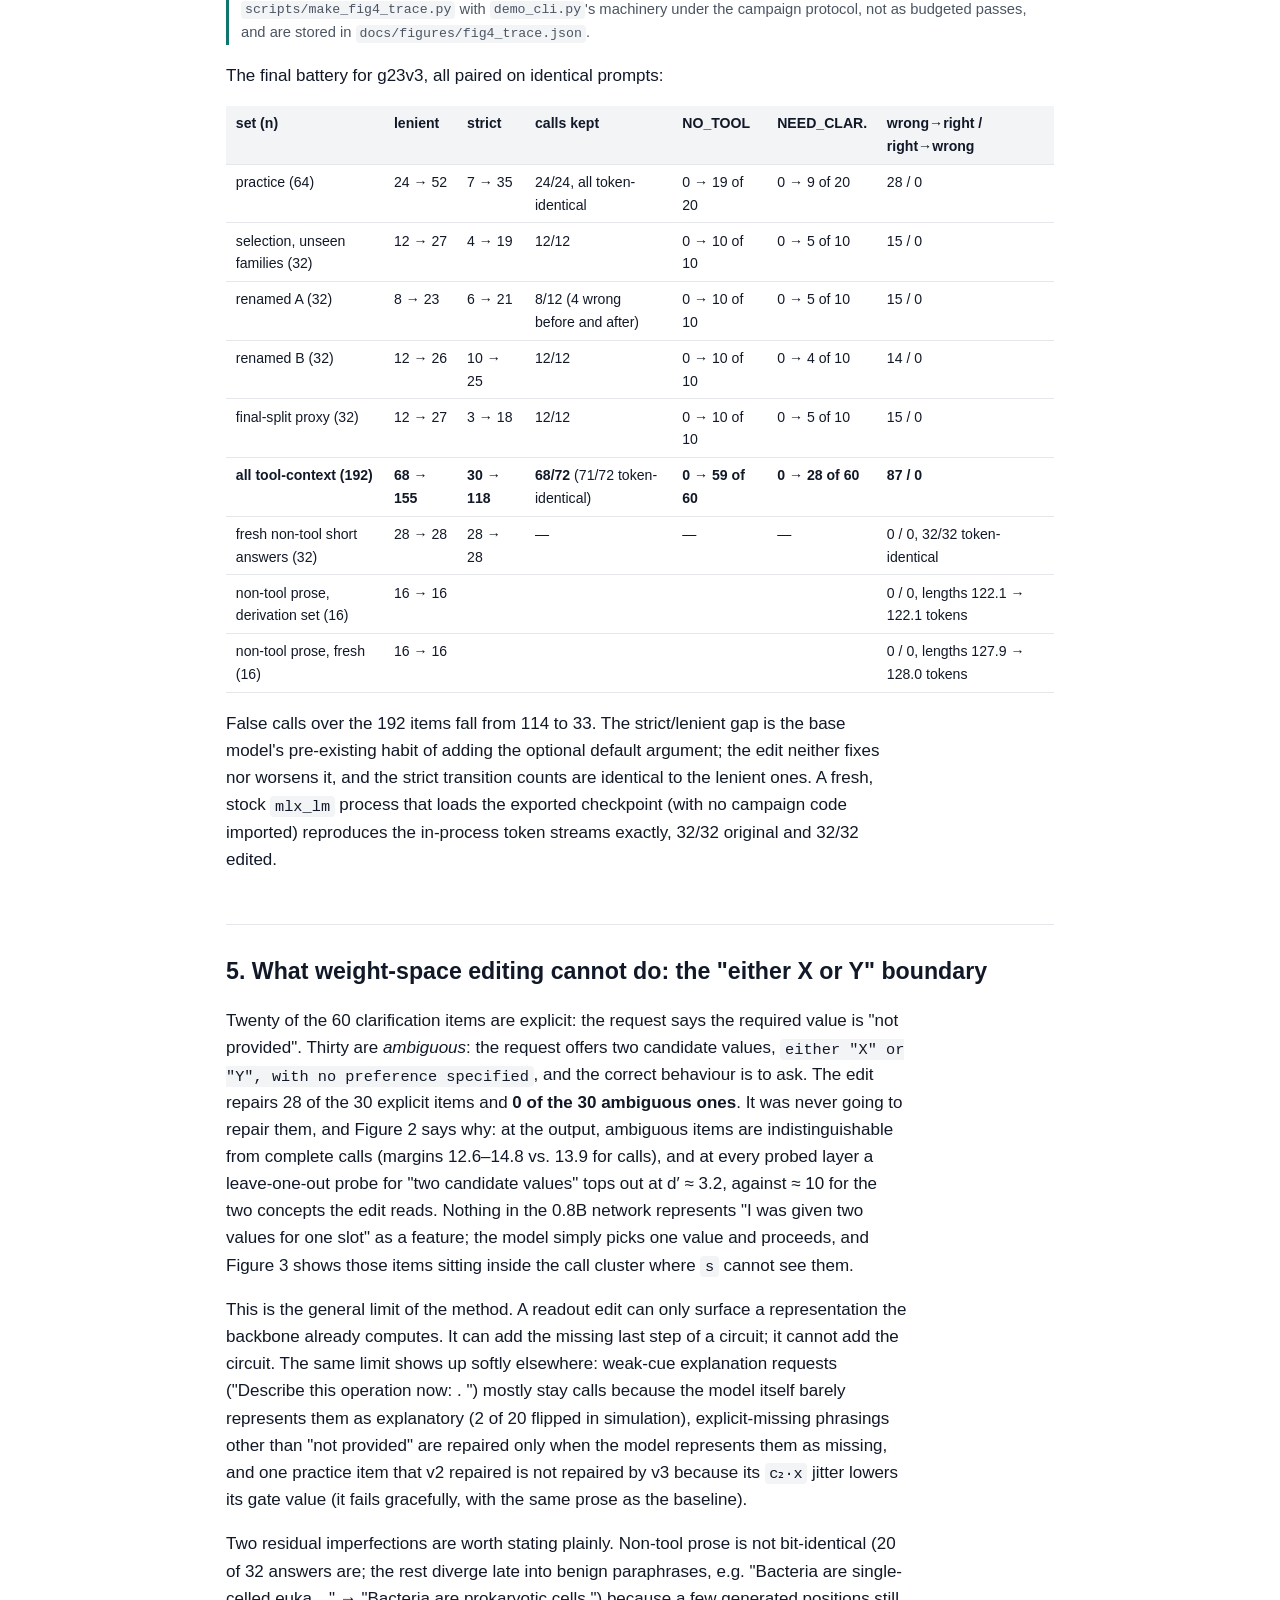
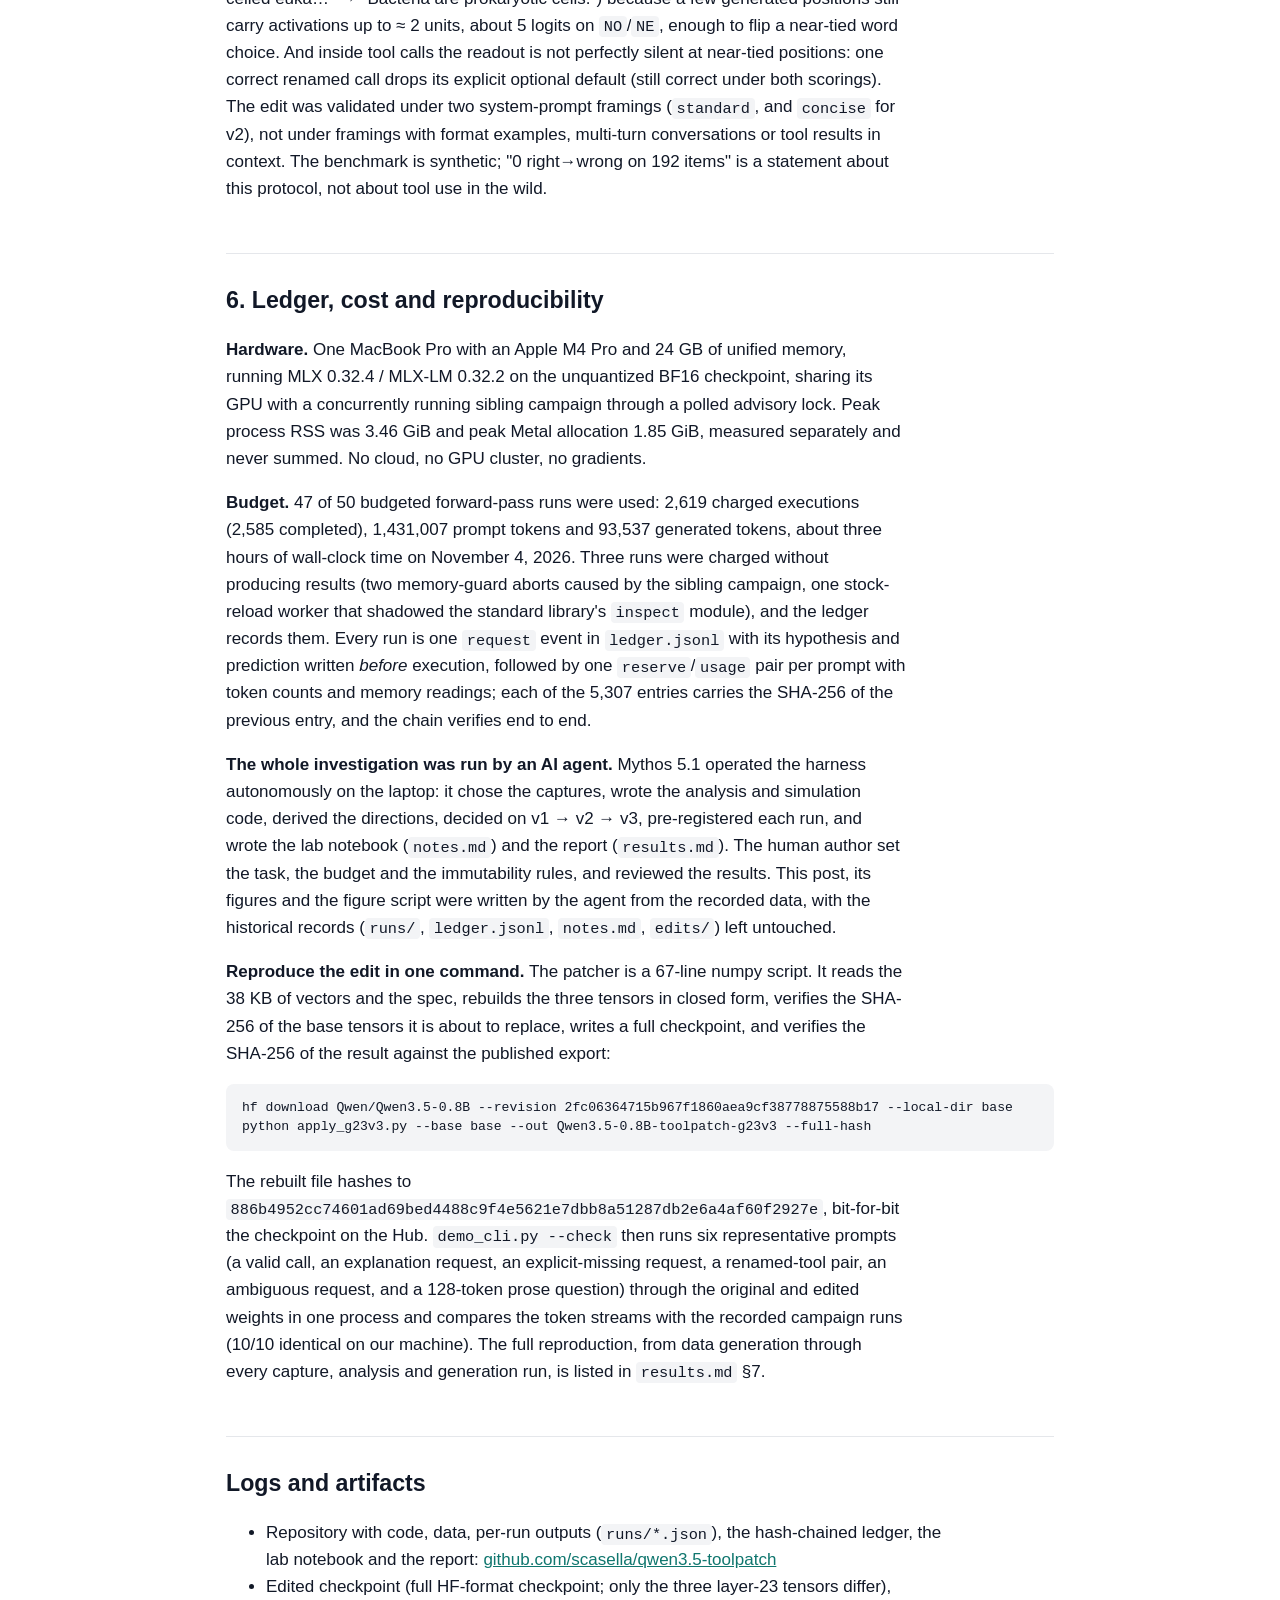
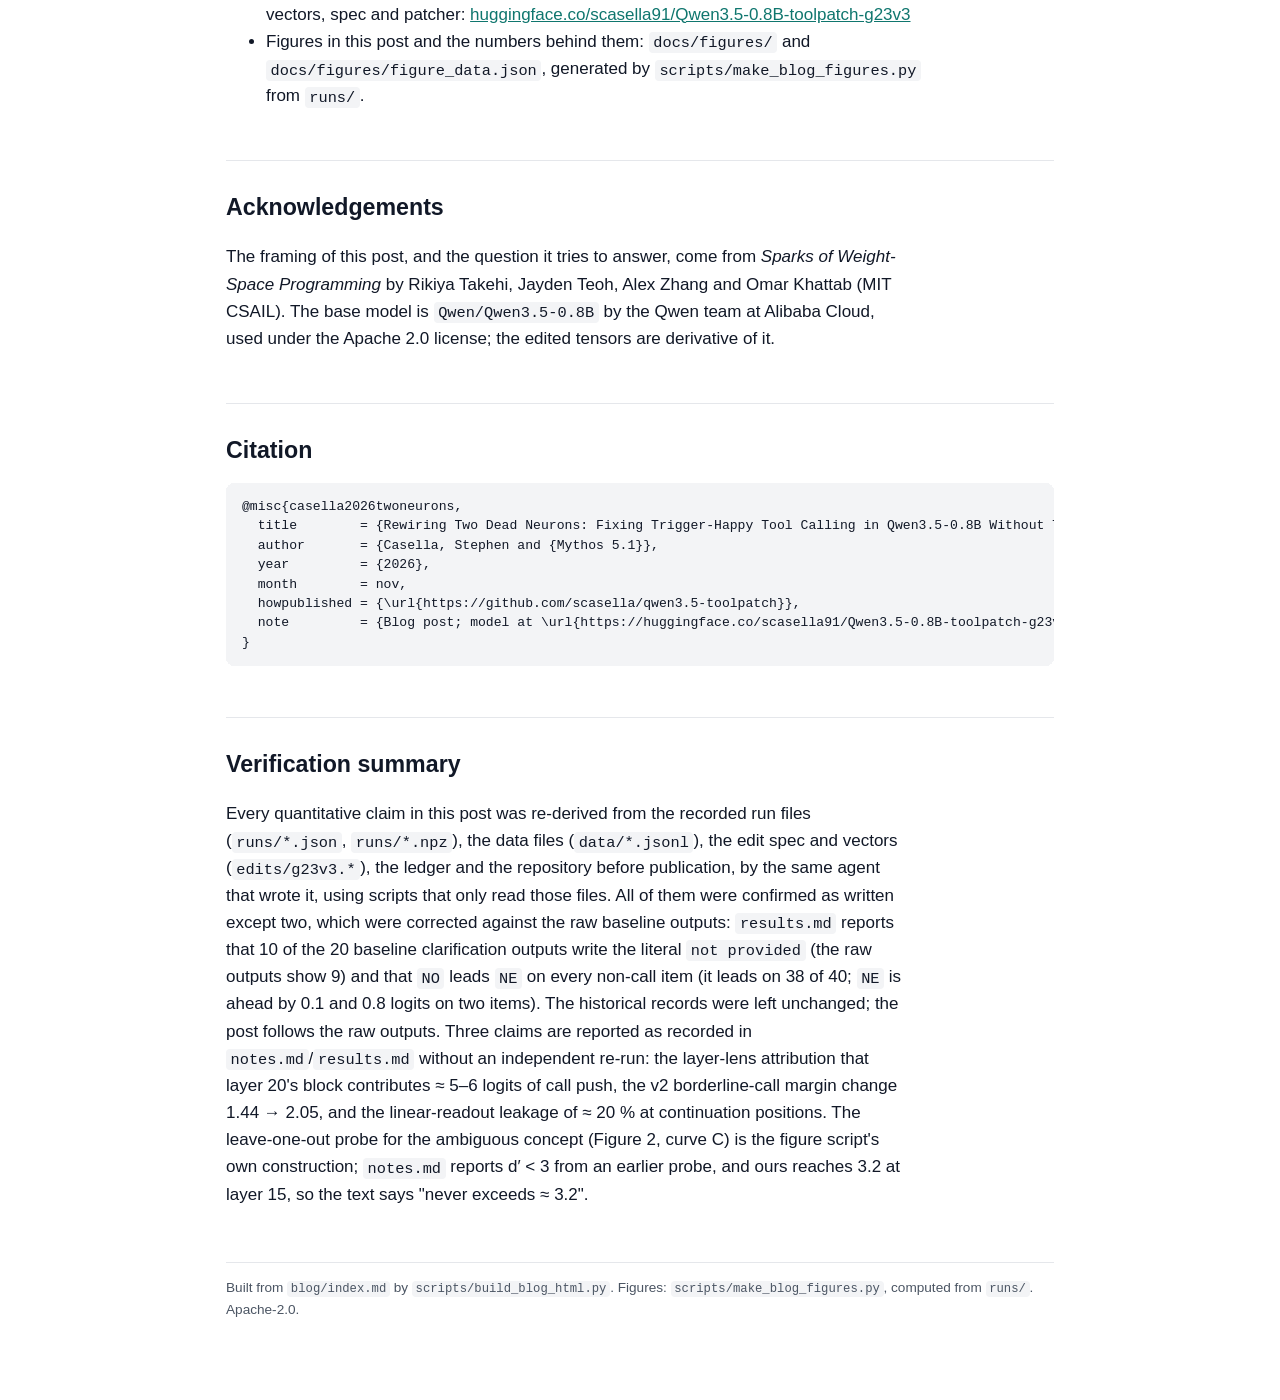
==== commit 836ae13e: "Blog post: credit the agent as Mythos 5.1 Co-Authored-By: Claude Mythos 5.1 <noreply@anthropic.com>" ====
--- a/docs/blog.html
+++ b/docs/blog.html
@@ -32,7 +32,7 @@
 <main>
 <h1 id="rewiring-two-dead-neurons-fixing-trigger-happy-tool-calling-in-qwen35-08b-without-training">Rewiring Two Dead Neurons: Fixing Trigger-Happy Tool Calling in Qwen3.5-0.8B Without Training</h1>
 <p><em>How an AI agent diagnosed a missing inhibition circuit in Qwen3.5-0.8B and hand-wired a 2-neuron SwiGLU AND-gate in Layer 23 (0.00082% of weights) on an M4 Pro MacBook.</em></p>
-<p><strong>Stephen Casella (scasella) and Claude (Anthropic), November 4, 2026.</strong> Code, data and the edited checkpoint: <a href="https://github.com/scasella/qwen3.5-toolpatch">github.com/scasella/qwen3.5-toolpatch</a> · <a href="https://huggingface.co/scasella91/Qwen3.5-0.8B-toolpatch-g23v3">huggingface.co/scasella91/Qwen3.5-0.8B-toolpatch-g23v3</a></p>
+<p><strong>Stephen Casella (scasella) and Mythos 5.1, November 4, 2026.</strong> Code, data and the edited checkpoint: <a href="https://github.com/scasella/qwen3.5-toolpatch">github.com/scasella/qwen3.5-toolpatch</a> · <a href="https://huggingface.co/scasella91/Qwen3.5-0.8B-toolpatch-g23v3">huggingface.co/scasella91/Qwen3.5-0.8B-toolpatch-g23v3</a></p>
 <p><strong>TL;DR.</strong> <code>Qwen/Qwen3.5-0.8B</code> emits <code>&lt;tool_call&gt;</code> on almost every request made while a <code>&lt;tools&gt;</code> block is in the system prompt, including requests to <em>explain</em> an operation and requests whose required argument is explicitly <em>missing</em> (it writes the literal string <code>not provided</code> into the slot). We traced the failure to a <strong>missing inhibition</strong>, not a spurious excitation: the model linearly represents "this is an explanation request" (d′ ≈ 10–11) and "the required value is missing" (d′ ≈ 10) in its middle layers, but never wires either representation to the output. We then <strong>re-purposed two near-dead neurons of the last MLP layer</strong> into a gated quadratic readout that does the wiring: 6,142 BF16 entries, three tensors, one layer, every number computed in closed form from captured activations and the weights, <strong>zero gradient steps</strong>. On 192 paired tool-context prompts the edited model goes from 68 to 155 correct (lenient scoring; 30 → 118 strict) with 87 wrong→right and <strong>0 right→wrong</strong>, keeps every valid tool call, and leaves 32 short non-tool answers and 32 128-token prose answers intact. The method cannot fix what the backbone does not compute: ambiguous "either X or Y" requests stay at 0/30, and a probe for that concept never exceeds d′ ≈ 3 at any layer. Everything ran on one Apple M4 Pro laptop in about three hours, under a hash-chained ledger of 47 budgeted forward-pass runs.</p>
 <p>This post is modeled on MIT CSAIL's <a href="https://rikiyat.github.io/blog/weight-space-programming/"><em>Sparks of Weight-Space Programming</em></a> (Takehi, Teoh, Zhang and Khattab, November 2026), which showed an LLM reading and editing network weights without an optimizer and, in its headline experiment, fixing reasoning loops in the same Qwen3.5-0.8B by subtracting one direction from 64 output columns in two MLP layers (131,072 weights, 0.016%). Our edit is a different kind of object: instead of <em>removing</em> a direction, it <em>adds</em> a small circuit, and it is roughly twenty times smaller. Like that post, this is a blog post with early results, not a peer-reviewed paper. The benchmark is synthetic, and every caveat in Section 5 is load-bearing.</p>
 <figure><img alt="Figure 1" src="figures/fig1_headline_results.svg"></figure>
@@ -219,7 +219,7 @@
 <h2 id="6-ledger-cost-and-reproducibility">6. Ledger, cost and reproducibility</h2>
 <p><strong>Hardware.</strong> One MacBook Pro with an Apple M4 Pro and 24 GB of unified memory, running MLX 0.32.4 / MLX-LM 0.32.2 on the unquantized BF16 checkpoint, sharing its GPU with a concurrently running sibling campaign through a polled advisory lock. Peak process RSS was 3.46 GiB and peak Metal allocation 1.85 GiB, measured separately and never summed. No cloud, no GPU cluster, no gradients.</p>
 <p><strong>Budget.</strong> 47 of 50 budgeted forward-pass runs were used: 2,619 charged executions (2,585 completed), 1,431,007 prompt tokens and 93,537 generated tokens, about three hours of wall-clock time on November 4, 2026. Three runs were charged without producing results (two memory-guard aborts caused by the sibling campaign, one stock-reload worker that shadowed the standard library's <code>inspect</code> module), and the ledger records them. Every run is one <code>request</code> event in <code>ledger.jsonl</code> with its hypothesis and prediction written <em>before</em> execution, followed by one <code>reserve</code>/<code>usage</code> pair per prompt with token counts and memory readings; each of the 5,307 entries carries the SHA-256 of the previous entry, and the chain verifies end to end.</p>
-<p><strong>The whole investigation was run by an AI agent.</strong> Claude (Anthropic) operated the harness autonomously on the laptop: it chose the captures, wrote the analysis and simulation code, derived the directions, decided on v1 → v2 → v3, pre-registered each run, and wrote the lab notebook (<code>notes.md</code>) and the report (<code>results.md</code>). The human author set the task, the budget and the immutability rules, and reviewed the results. This post, its figures and the figure script were written by the agent from the recorded data, with the historical records (<code>runs/</code>, <code>ledger.jsonl</code>, <code>notes.md</code>, <code>edits/</code>) left untouched.</p>
+<p><strong>The whole investigation was run by an AI agent.</strong> Mythos 5.1 operated the harness autonomously on the laptop: it chose the captures, wrote the analysis and simulation code, derived the directions, decided on v1 → v2 → v3, pre-registered each run, and wrote the lab notebook (<code>notes.md</code>) and the report (<code>results.md</code>). The human author set the task, the budget and the immutability rules, and reviewed the results. This post, its figures and the figure script were written by the agent from the recorded data, with the historical records (<code>runs/</code>, <code>ledger.jsonl</code>, <code>notes.md</code>, <code>edits/</code>) left untouched.</p>
 <p><strong>Reproduce the edit in one command.</strong> The patcher is a 67-line numpy script. It reads the 38 KB of vectors and the spec, rebuilds the three tensors in closed form, verifies the SHA-256 of the base tensors it is about to replace, writes a full checkpoint, and verifies the SHA-256 of the result against the published export:</p>
 <pre><code class="language-bash">hf download Qwen/Qwen3.5-0.8B --revision 2fc06364715b967f1860aea9cf38778875588b17 --local-dir base
 python apply_g23v3.py --base base --out Qwen3.5-0.8B-toolpatch-g23v3 --full-hash
@@ -236,7 +236,7 @@
 <h2 id="citation">Citation</h2>
 <pre><code class="language-bibtex">@misc{casella2026twoneurons,
   title        = {Rewiring Two Dead Neurons: Fixing Trigger-Happy Tool Calling in Qwen3.5-0.8B Without Training},
-  author       = {Casella, Stephen and {Claude (Anthropic)}},
+  author       = {Casella, Stephen and {Mythos 5.1}},
   year         = {2026},
   month        = nov,
   howpublished = {\url{https://github.com/scasella/qwen3.5-toolpatch}},
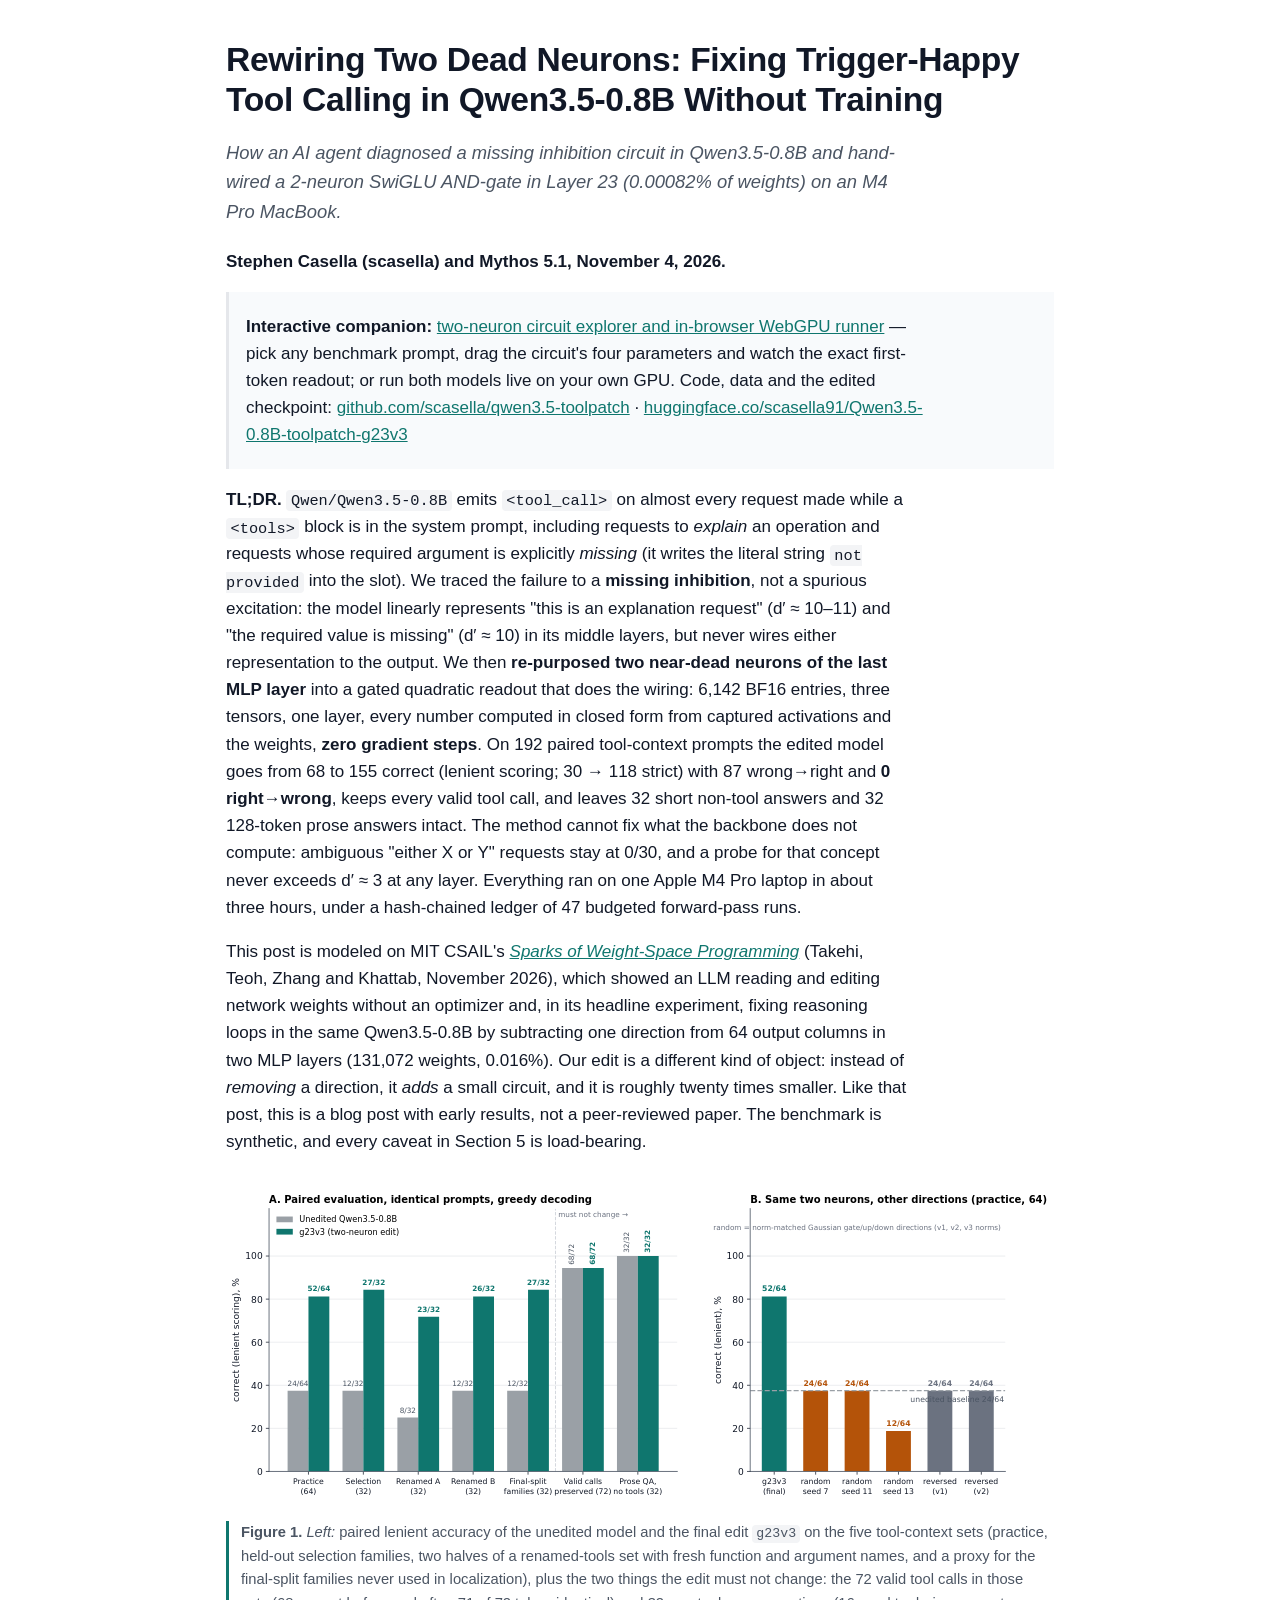
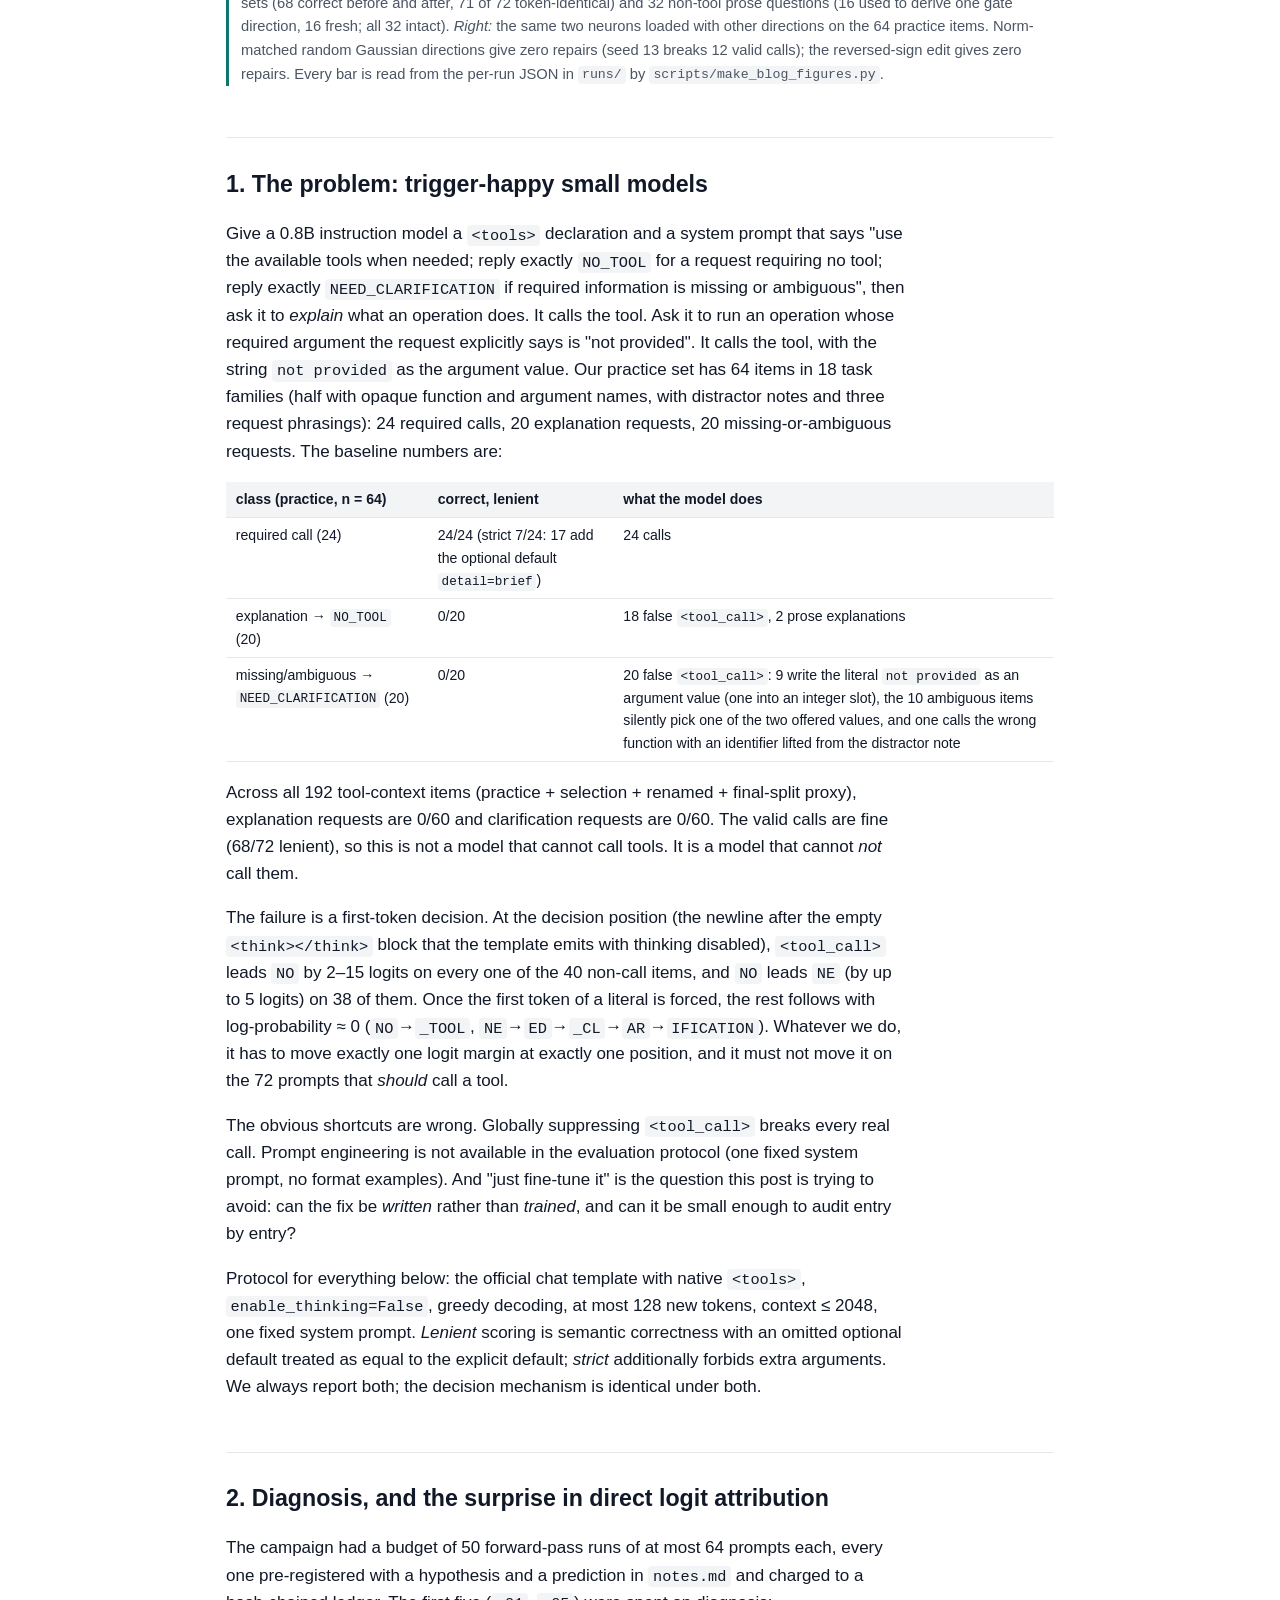
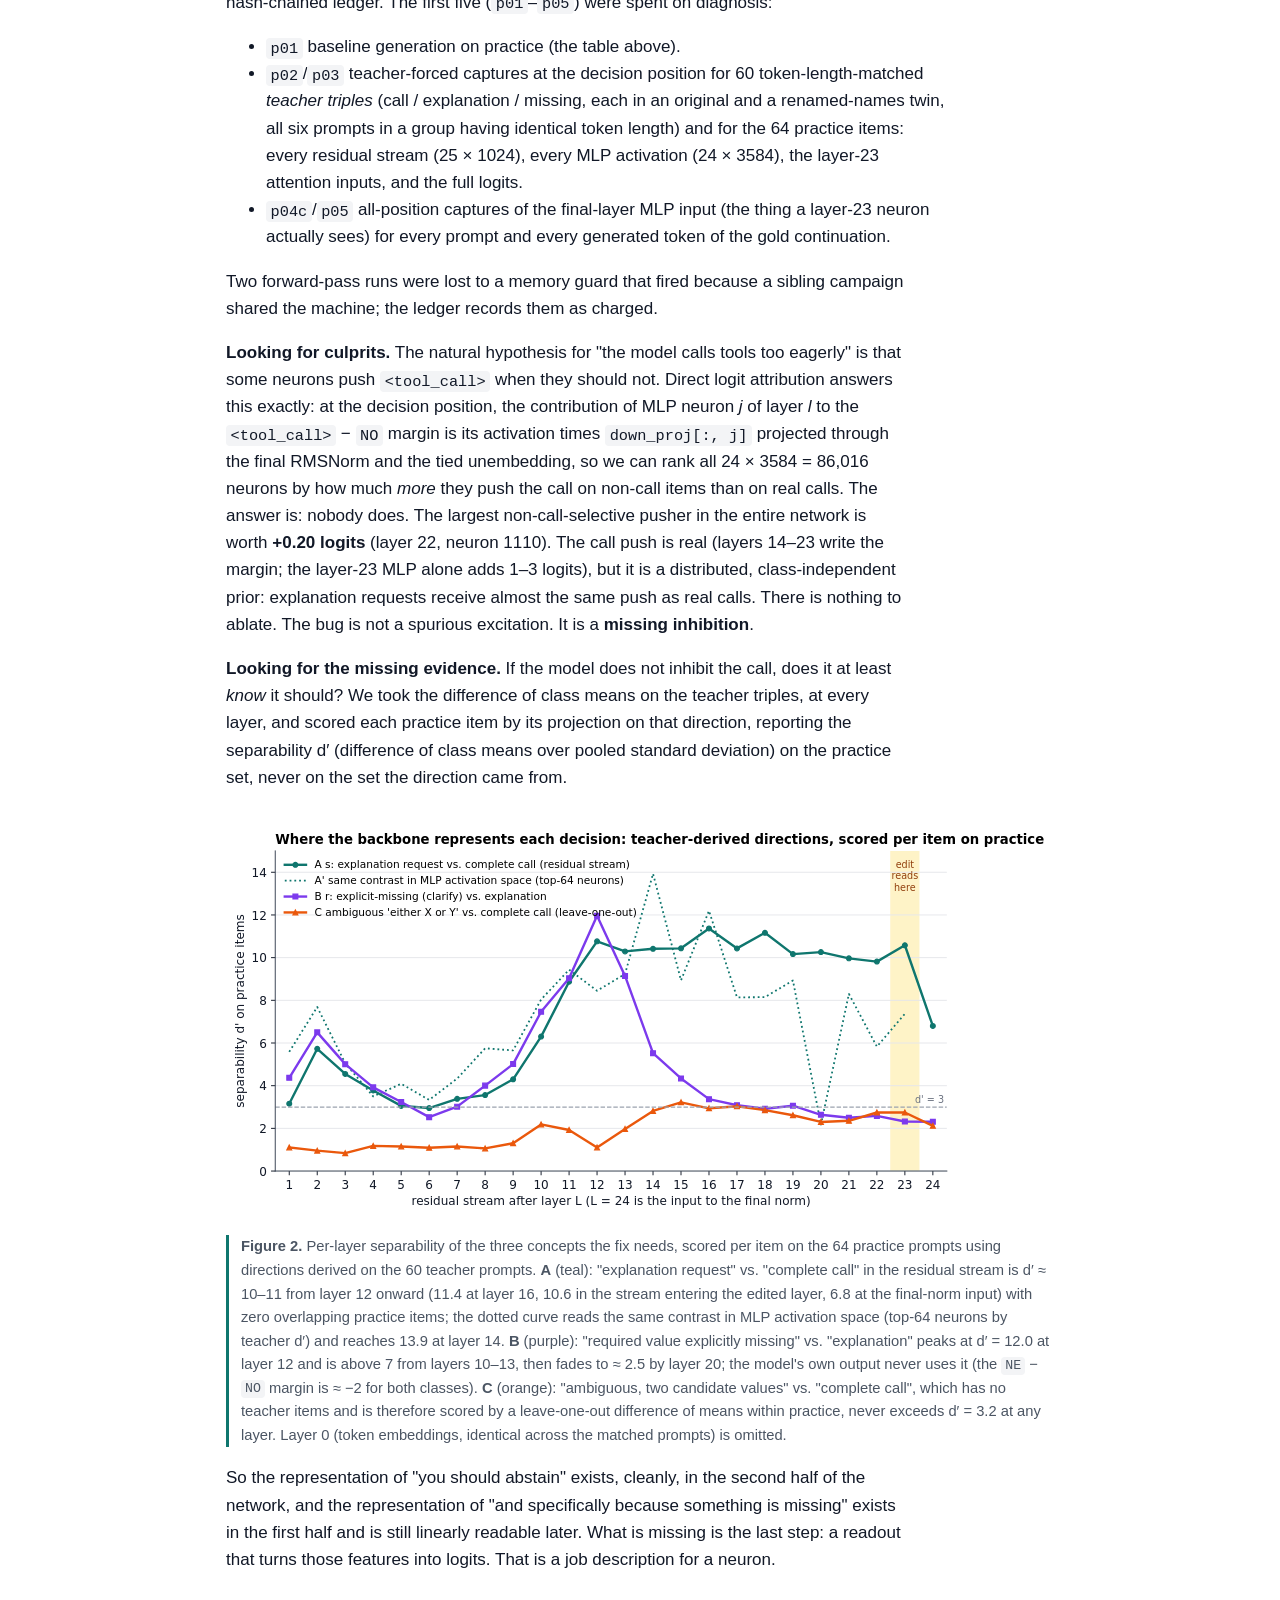
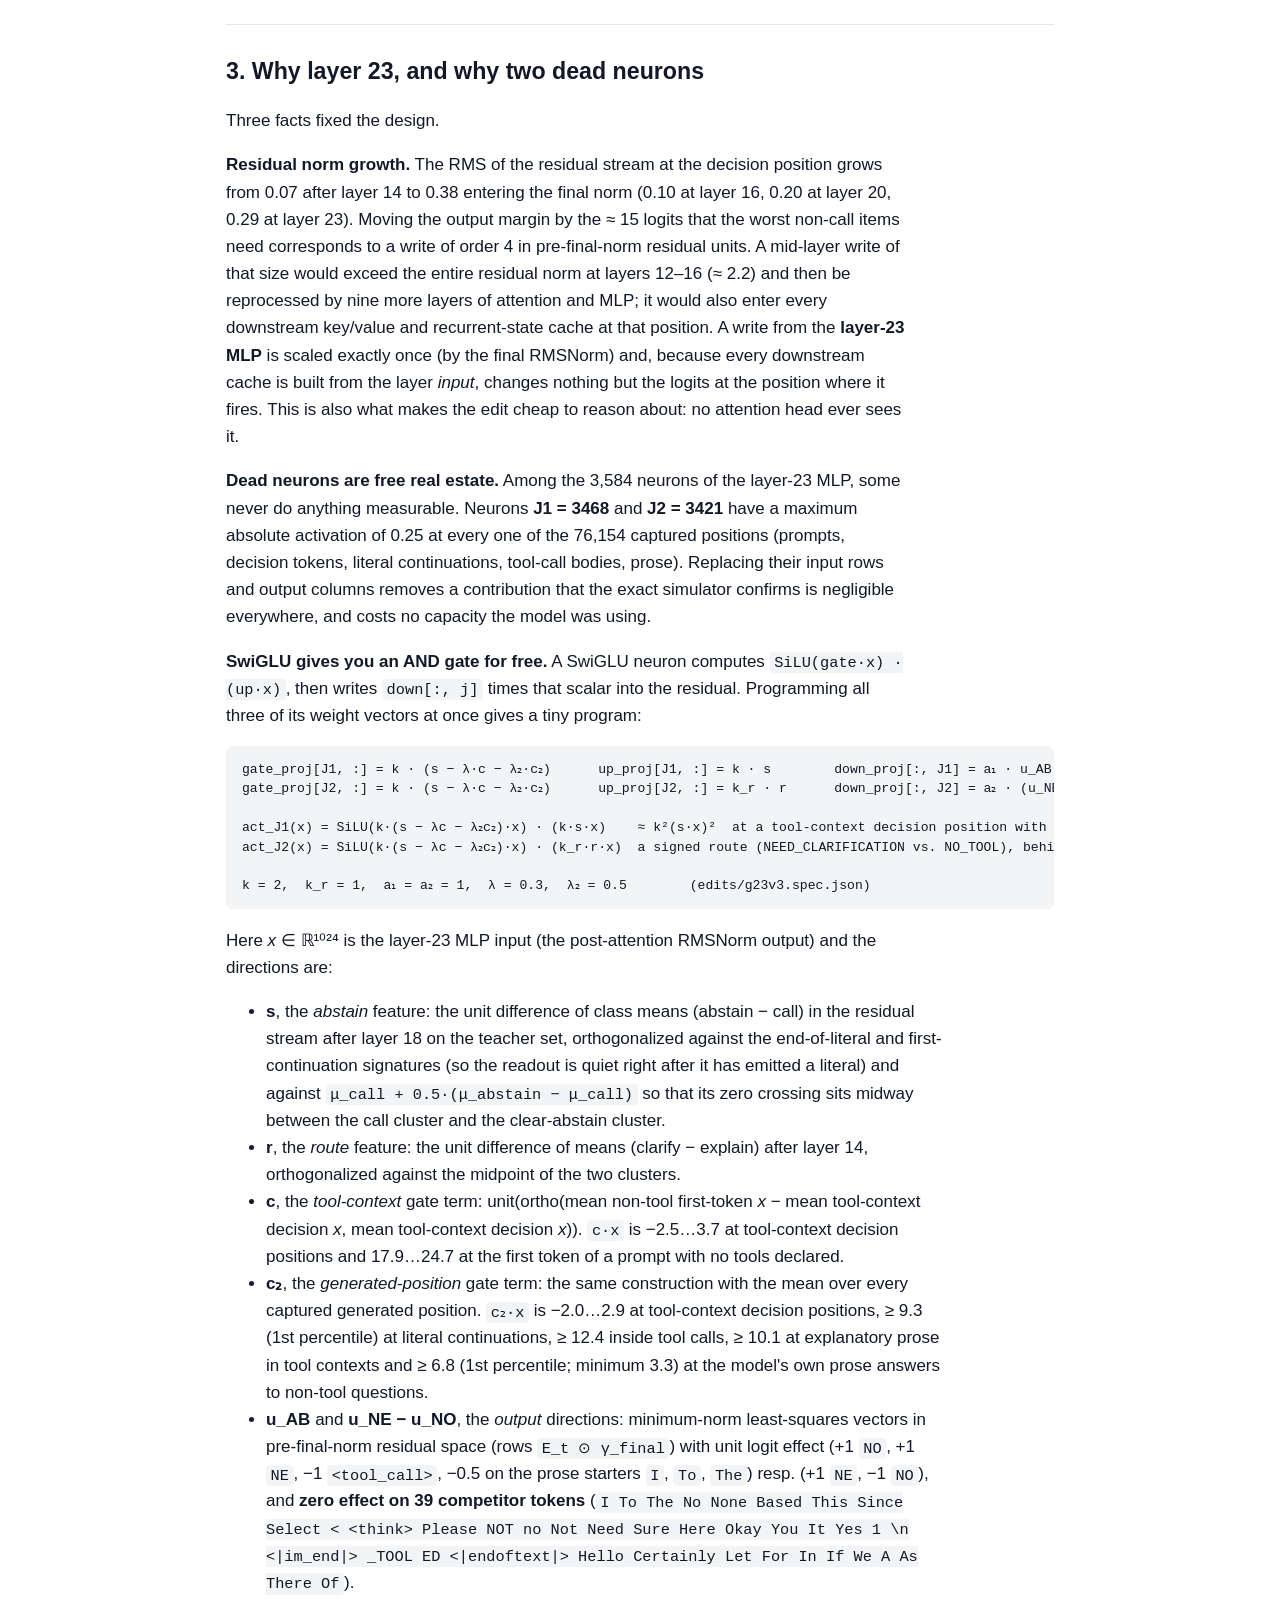
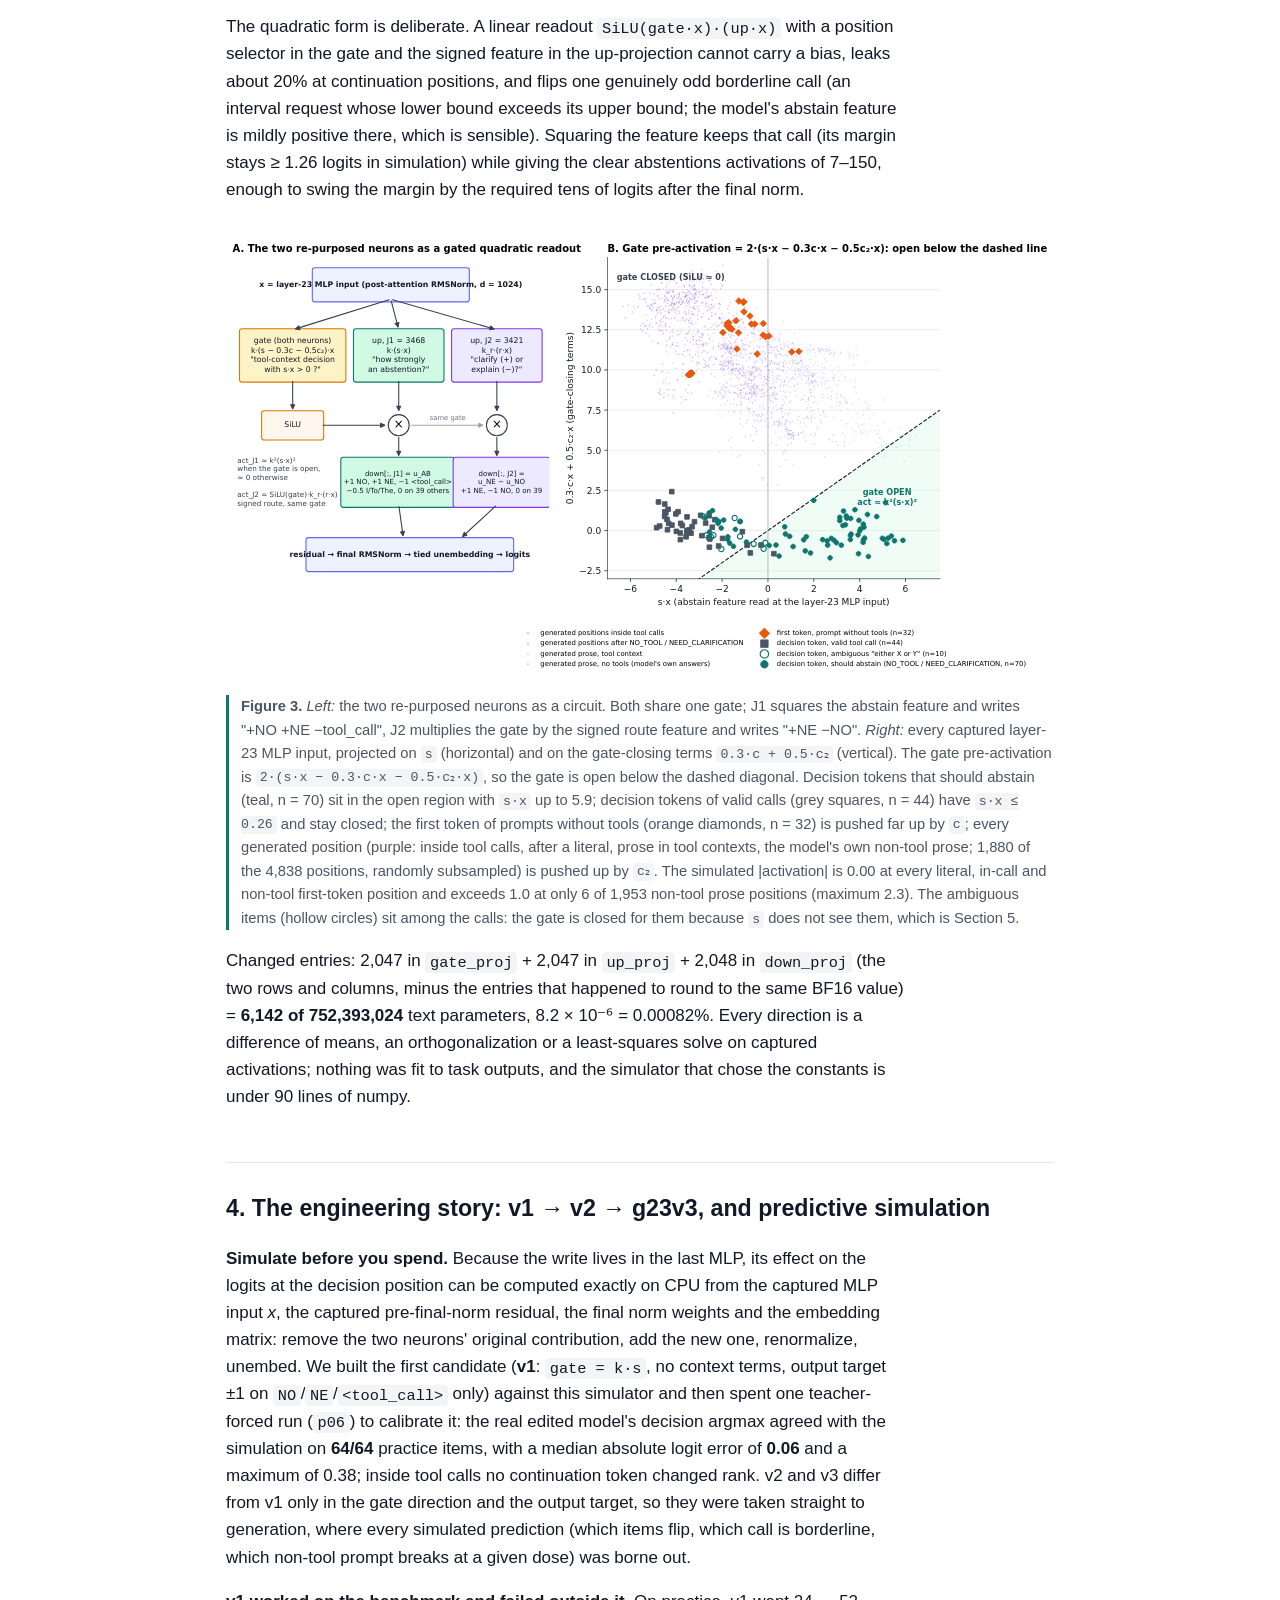
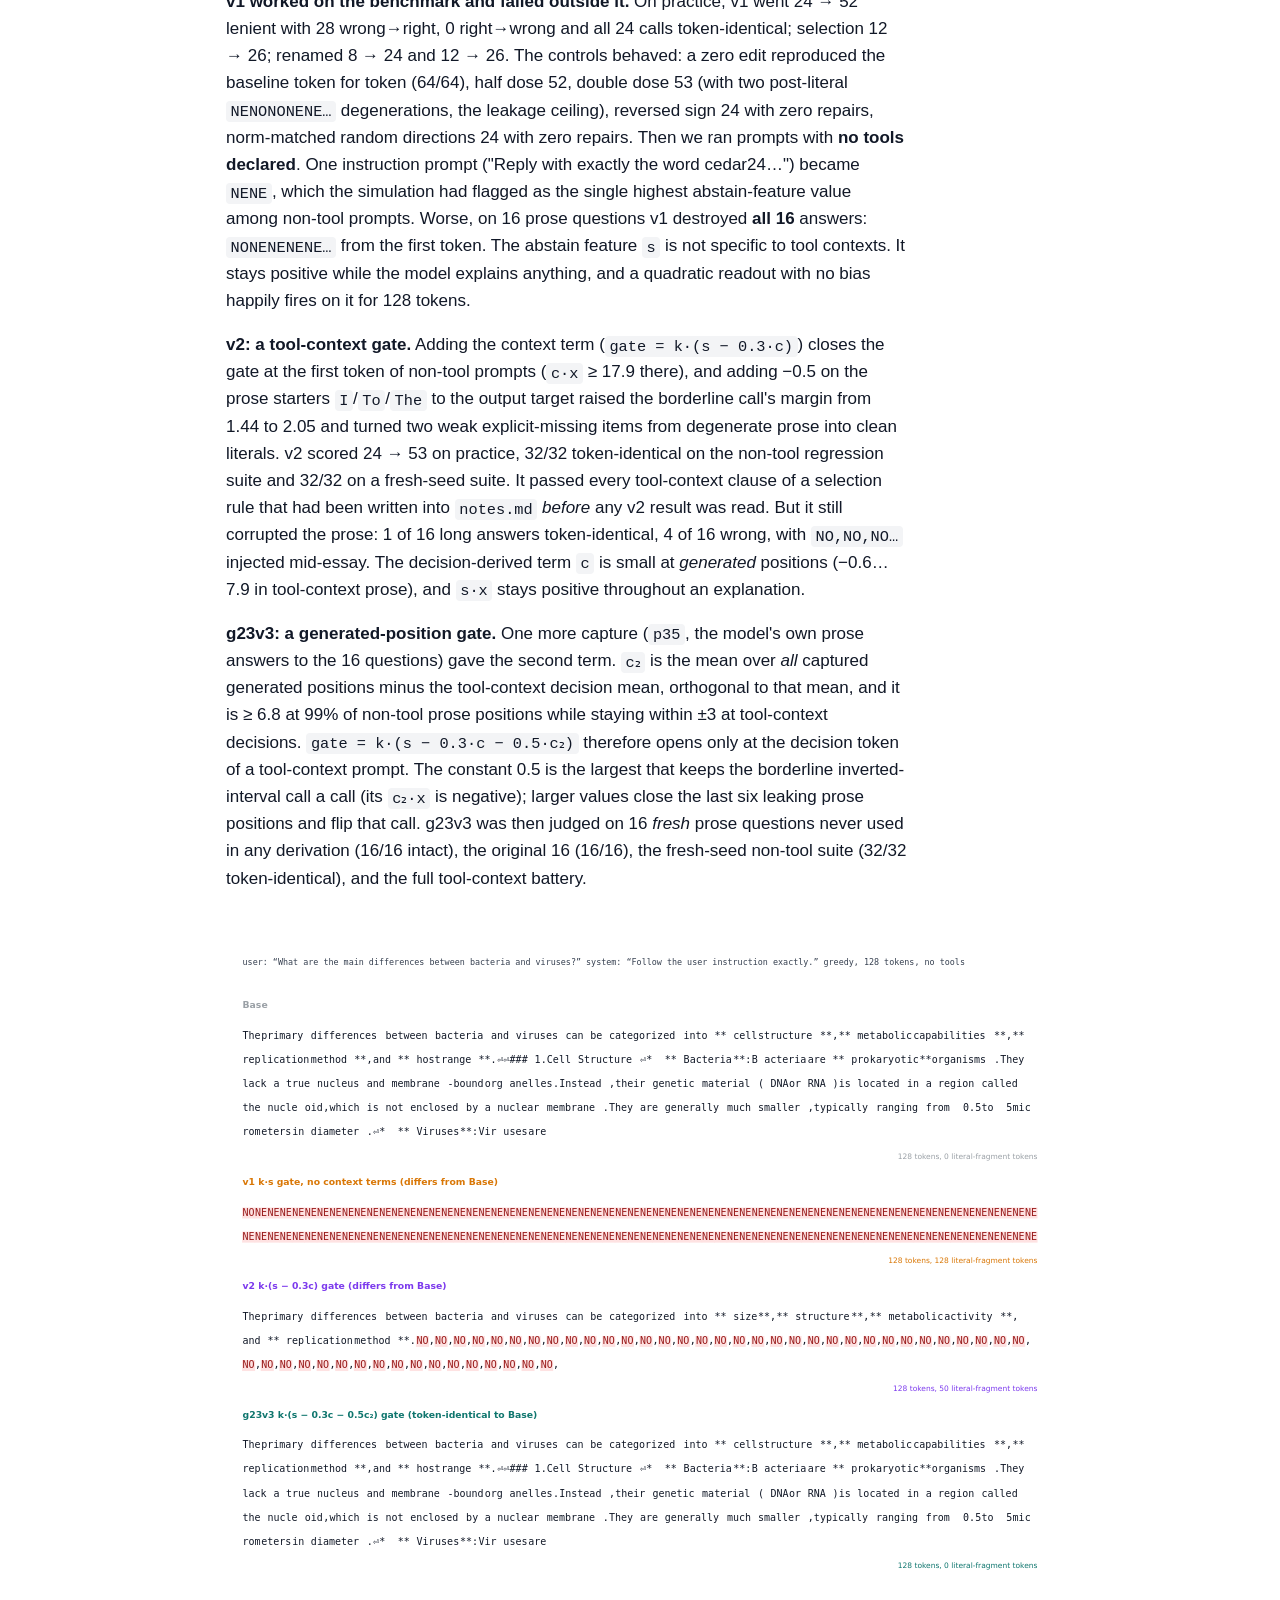
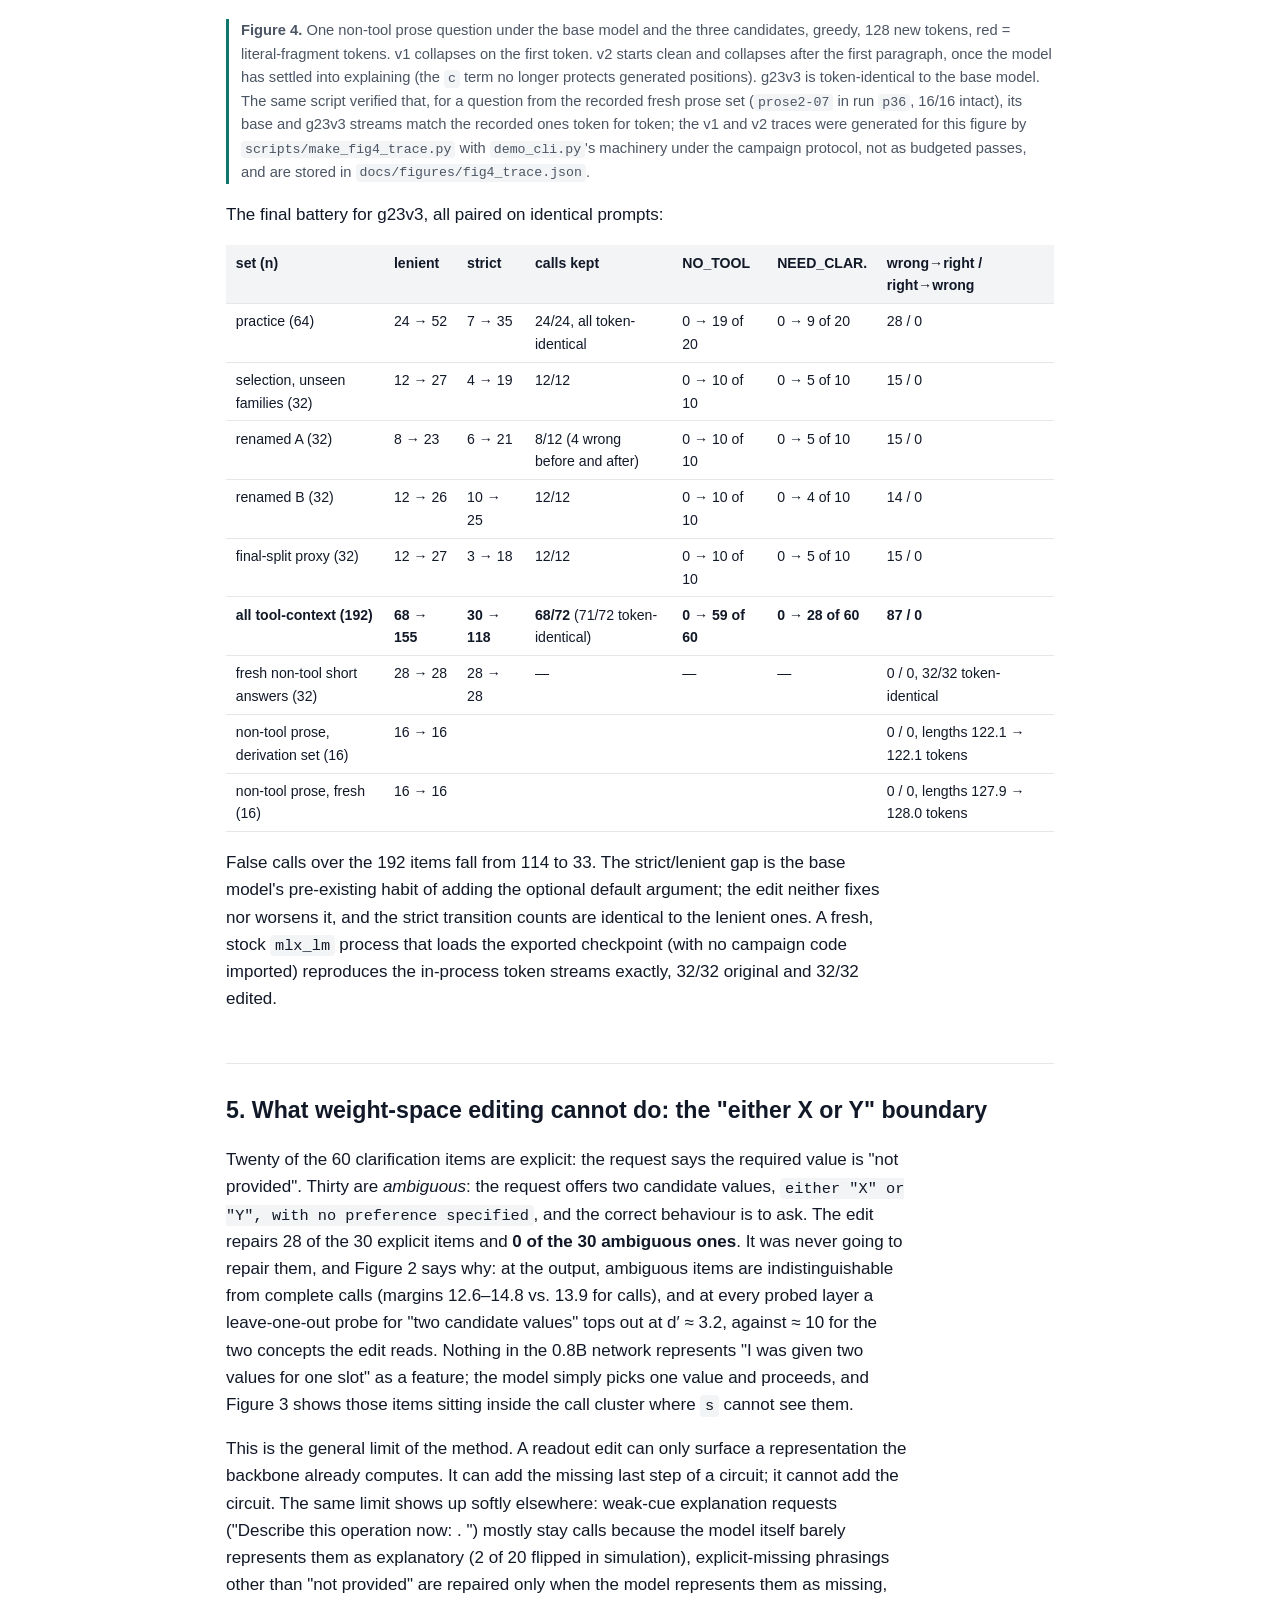
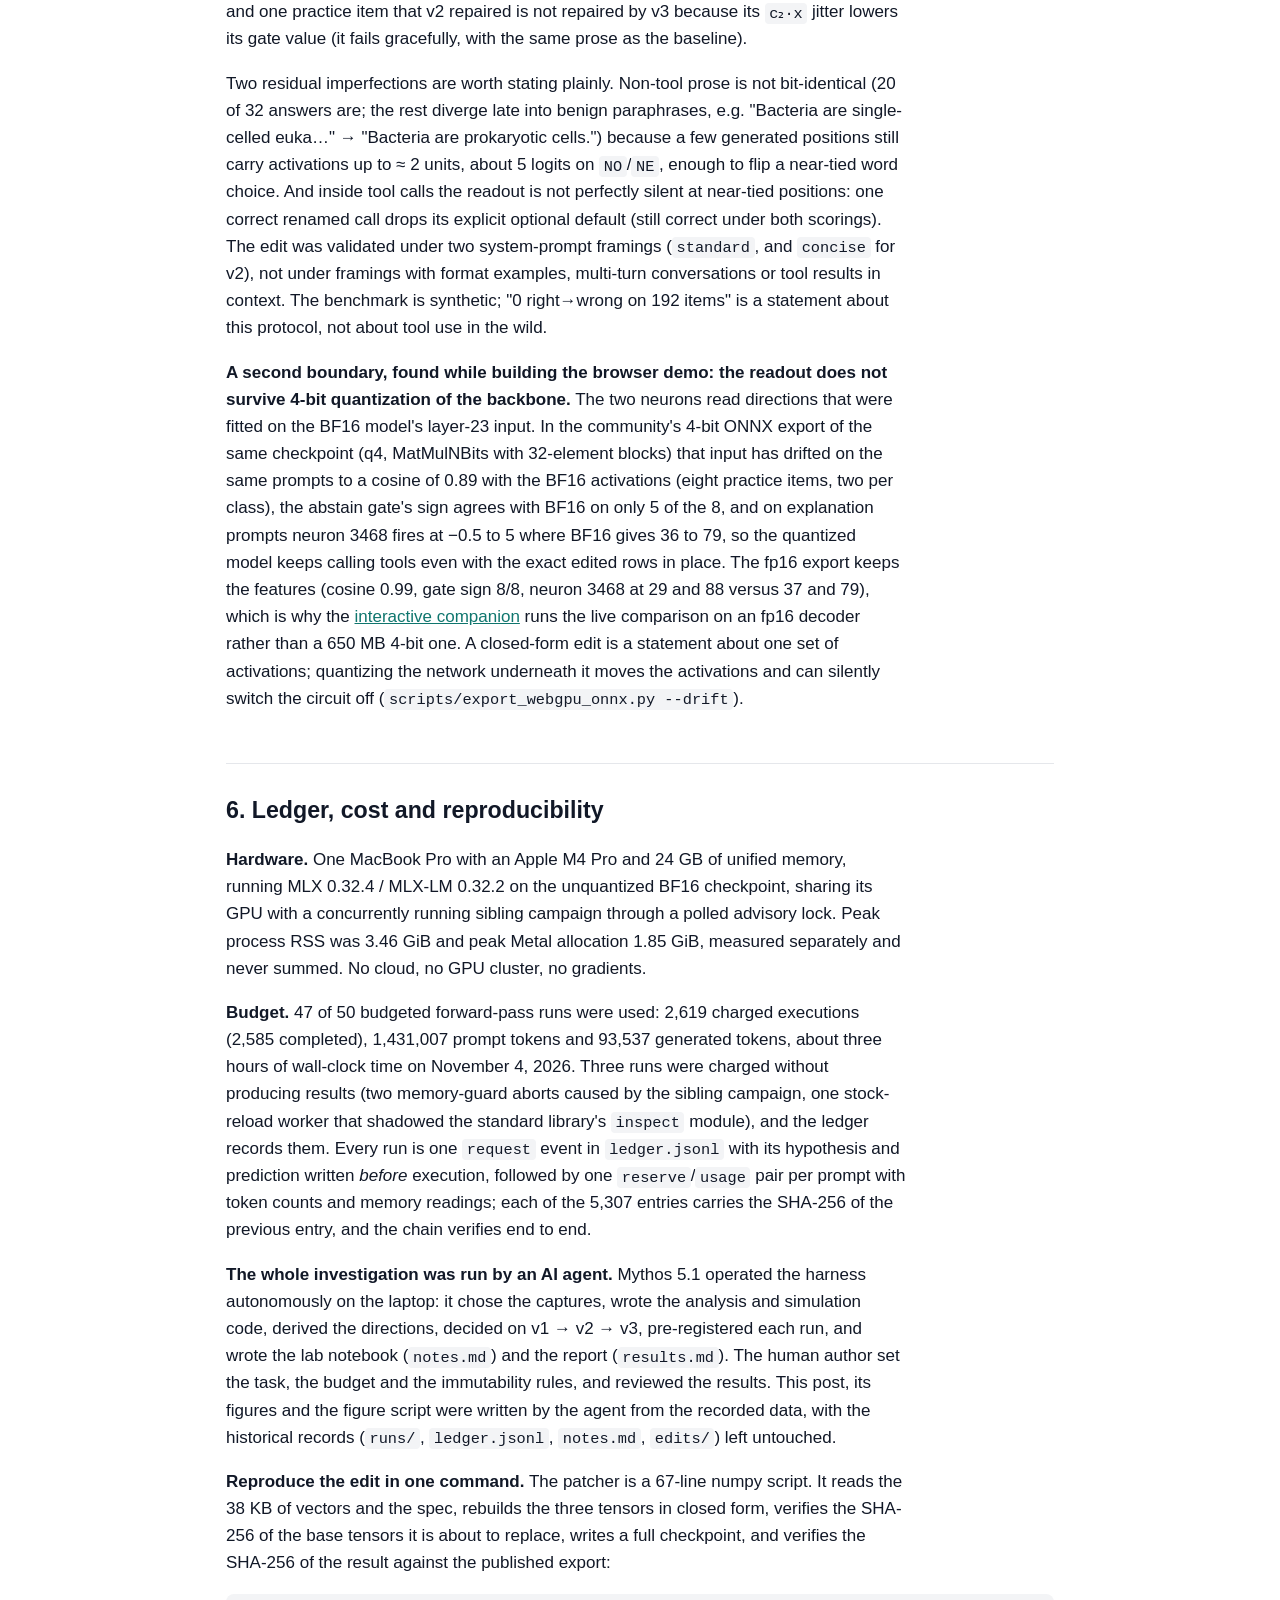
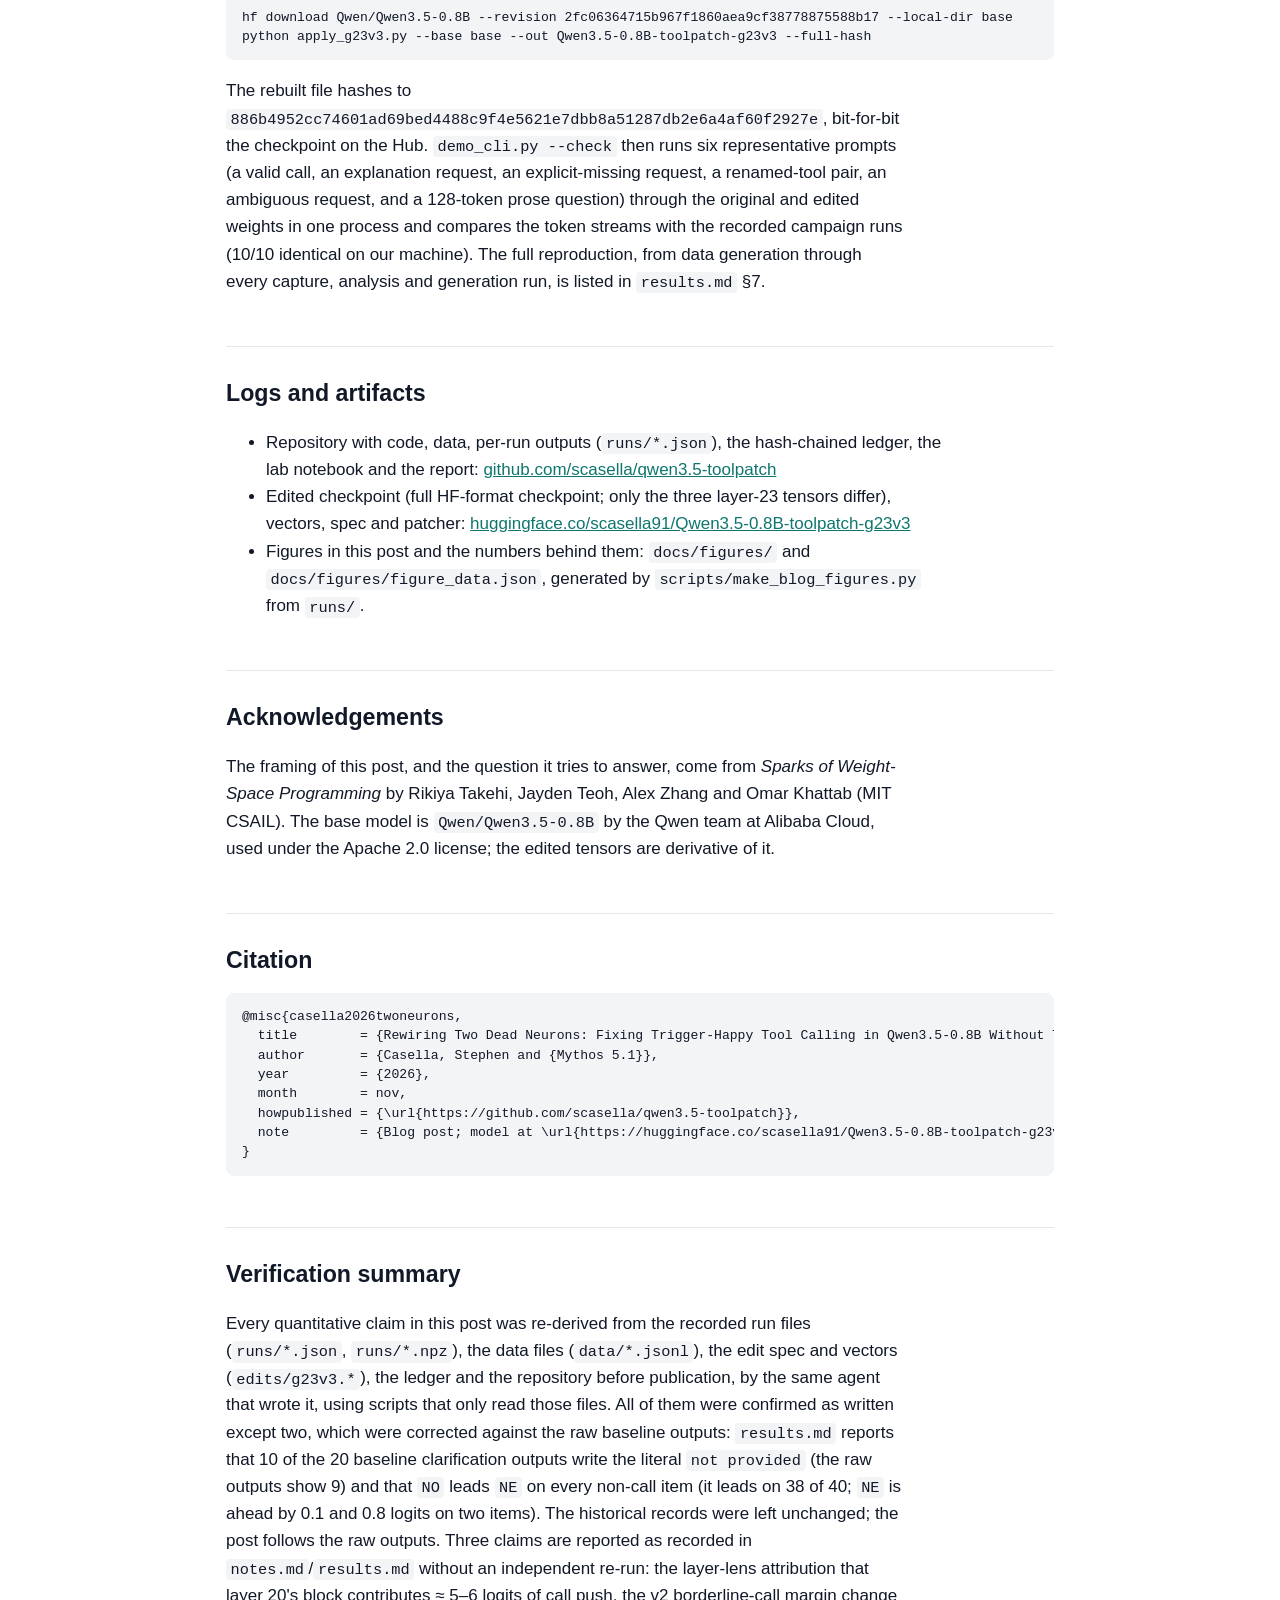
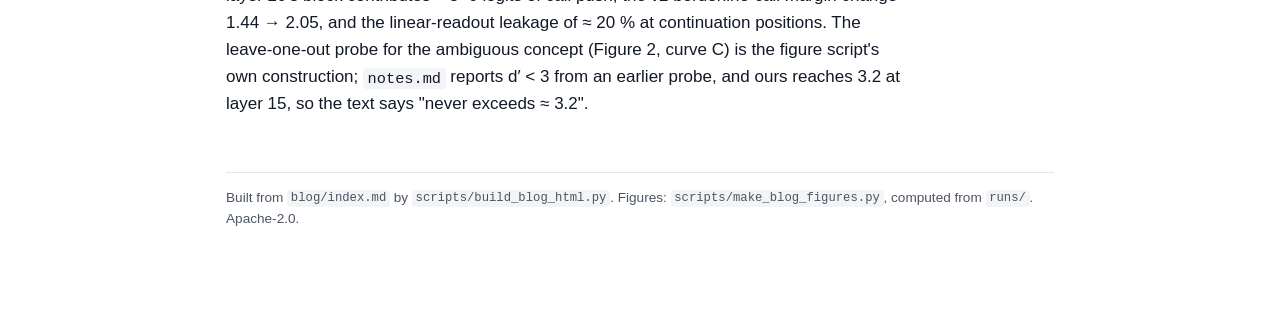
==== commit 4a256319: "Web app: two-neuron circuit explorer and in-browser WebGPU runner docs/ becomes a static two-mode ap" ====
--- a/docs/blog.html
+++ b/docs/blog.html
@@ -32,7 +32,10 @@
 <main>
 <h1 id="rewiring-two-dead-neurons-fixing-trigger-happy-tool-calling-in-qwen35-08b-without-training">Rewiring Two Dead Neurons: Fixing Trigger-Happy Tool Calling in Qwen3.5-0.8B Without Training</h1>
 <p><em>How an AI agent diagnosed a missing inhibition circuit in Qwen3.5-0.8B and hand-wired a 2-neuron SwiGLU AND-gate in Layer 23 (0.00082% of weights) on an M4 Pro MacBook.</em></p>
-<p><strong>Stephen Casella (scasella) and Mythos 5.1, November 4, 2026.</strong> Code, data and the edited checkpoint: <a href="https://github.com/scasella/qwen3.5-toolpatch">github.com/scasella/qwen3.5-toolpatch</a> · <a href="https://huggingface.co/scasella91/Qwen3.5-0.8B-toolpatch-g23v3">huggingface.co/scasella91/Qwen3.5-0.8B-toolpatch-g23v3</a></p>
+<p><strong>Stephen Casella (scasella) and Mythos 5.1, November 4, 2026.</strong></p>
+<blockquote>
+<p><strong>Interactive companion:</strong> <a href="https://scasella.github.io/qwen3.5-toolpatch/">two-neuron circuit explorer and in-browser WebGPU runner</a> — pick any benchmark prompt, drag the circuit's four parameters and watch the exact first-token readout; or run both models live on your own GPU. Code, data and the edited checkpoint: <a href="https://github.com/scasella/qwen3.5-toolpatch">github.com/scasella/qwen3.5-toolpatch</a> · <a href="https://huggingface.co/scasella91/Qwen3.5-0.8B-toolpatch-g23v3">huggingface.co/scasella91/Qwen3.5-0.8B-toolpatch-g23v3</a></p>
+</blockquote>
 <p><strong>TL;DR.</strong> <code>Qwen/Qwen3.5-0.8B</code> emits <code>&lt;tool_call&gt;</code> on almost every request made while a <code>&lt;tools&gt;</code> block is in the system prompt, including requests to <em>explain</em> an operation and requests whose required argument is explicitly <em>missing</em> (it writes the literal string <code>not provided</code> into the slot). We traced the failure to a <strong>missing inhibition</strong>, not a spurious excitation: the model linearly represents "this is an explanation request" (d′ ≈ 10–11) and "the required value is missing" (d′ ≈ 10) in its middle layers, but never wires either representation to the output. We then <strong>re-purposed two near-dead neurons of the last MLP layer</strong> into a gated quadratic readout that does the wiring: 6,142 BF16 entries, three tensors, one layer, every number computed in closed form from captured activations and the weights, <strong>zero gradient steps</strong>. On 192 paired tool-context prompts the edited model goes from 68 to 155 correct (lenient scoring; 30 → 118 strict) with 87 wrong→right and <strong>0 right→wrong</strong>, keeps every valid tool call, and leaves 32 short non-tool answers and 32 128-token prose answers intact. The method cannot fix what the backbone does not compute: ambiguous "either X or Y" requests stay at 0/30, and a probe for that concept never exceeds d′ ≈ 3 at any layer. Everything ran on one Apple M4 Pro laptop in about three hours, under a hash-chained ledger of 47 budgeted forward-pass runs.</p>
 <p>This post is modeled on MIT CSAIL's <a href="https://rikiyat.github.io/blog/weight-space-programming/"><em>Sparks of Weight-Space Programming</em></a> (Takehi, Teoh, Zhang and Khattab, November 2026), which showed an LLM reading and editing network weights without an optimizer and, in its headline experiment, fixing reasoning loops in the same Qwen3.5-0.8B by subtracting one direction from 64 output columns in two MLP layers (131,072 weights, 0.016%). Our edit is a different kind of object: instead of <em>removing</em> a direction, it <em>adds</em> a small circuit, and it is roughly twenty times smaller. Like that post, this is a blog post with early results, not a peer-reviewed paper. The benchmark is synthetic, and every caveat in Section 5 is load-bearing.</p>
 <figure><img alt="Figure 1" src="figures/fig1_headline_results.svg"></figure>
@@ -216,6 +219,7 @@
 <p>Twenty of the 60 clarification items are explicit: the request says the required value is "not provided". Thirty are <em>ambiguous</em>: the request offers two candidate values, <code>either "X" or "Y", with no preference specified</code>, and the correct behaviour is to ask. The edit repairs 28 of the 30 explicit items and <strong>0 of the 30 ambiguous ones</strong>. It was never going to repair them, and Figure 2 says why: at the output, ambiguous items are indistinguishable from complete calls (margins 12.6–14.8 vs. 13.9 for calls), and at every probed layer a leave-one-out probe for "two candidate values" tops out at d′ ≈ 3.2, against ≈ 10 for the two concepts the edit reads. Nothing in the 0.8B network represents "I was given two values for one slot" as a feature; the model simply picks one value and proceeds, and Figure 3 shows those items sitting inside the call cluster where <code>s</code> cannot see them.</p>
 <p>This is the general limit of the method. A readout edit can only surface a representation the backbone already computes. It can add the missing last step of a circuit; it cannot add the circuit. The same limit shows up softly elsewhere: weak-cue explanation requests ("Describe this operation now: <op>. <values>") mostly stay calls because the model itself barely represents them as explanatory (2 of 20 flipped in simulation), explicit-missing phrasings other than "not provided" are repaired only when the model represents them as missing, and one practice item that v2 repaired is not repaired by v3 because its <code>c₂·x</code> jitter lowers its gate value (it fails gracefully, with the same prose as the baseline).</p>
 <p>Two residual imperfections are worth stating plainly. Non-tool prose is not bit-identical (20 of 32 answers are; the rest diverge late into benign paraphrases, e.g. "Bacteria are single-celled euka…" → "Bacteria are prokaryotic cells.") because a few generated positions still carry activations up to ≈ 2 units, about 5 logits on <code>NO</code>/<code>NE</code>, enough to flip a near-tied word choice. And inside tool calls the readout is not perfectly silent at near-tied positions: one correct renamed call drops its explicit optional default (still correct under both scorings). The edit was validated under two system-prompt framings (<code>standard</code>, and <code>concise</code> for v2), not under framings with format examples, multi-turn conversations or tool results in context. The benchmark is synthetic; "0 right→wrong on 192 items" is a statement about this protocol, not about tool use in the wild.</p>
+<p><strong>A second boundary, found while building the browser demo: the readout does not survive 4-bit quantization of the backbone.</strong> The two neurons read directions that were fitted on the BF16 model's layer-23 input. In the community's 4-bit ONNX export of the same checkpoint (q4, MatMulNBits with 32-element blocks) that input has drifted on the same prompts to a cosine of 0.89 with the BF16 activations (eight practice items, two per class), the abstain gate's sign agrees with BF16 on only 5 of the 8, and on explanation prompts neuron 3468 fires at −0.5 to 5 where BF16 gives 36 to 79, so the quantized model keeps calling tools even with the exact edited rows in place. The fp16 export keeps the features (cosine 0.99, gate sign 8/8, neuron 3468 at 29 and 88 versus 37 and 79), which is why the <a href="https://scasella.github.io/qwen3.5-toolpatch/">interactive companion</a> runs the live comparison on an fp16 decoder rather than a 650 MB 4-bit one. A closed-form edit is a statement about one set of activations; quantizing the network underneath it moves the activations and can silently switch the circuit off (<code>scripts/export_webgpu_onnx.py --drift</code>).</p>
 <h2 id="6-ledger-cost-and-reproducibility">6. Ledger, cost and reproducibility</h2>
 <p><strong>Hardware.</strong> One MacBook Pro with an Apple M4 Pro and 24 GB of unified memory, running MLX 0.32.4 / MLX-LM 0.32.2 on the unquantized BF16 checkpoint, sharing its GPU with a concurrently running sibling campaign through a polled advisory lock. Peak process RSS was 3.46 GiB and peak Metal allocation 1.85 GiB, measured separately and never summed. No cloud, no GPU cluster, no gradients.</p>
 <p><strong>Budget.</strong> 47 of 50 budgeted forward-pass runs were used: 2,619 charged executions (2,585 completed), 1,431,007 prompt tokens and 93,537 generated tokens, about three hours of wall-clock time on November 4, 2026. Three runs were charged without producing results (two memory-guard aborts caused by the sibling campaign, one stock-reload worker that shadowed the standard library's <code>inspect</code> module), and the ledger records them. Every run is one <code>request</code> event in <code>ledger.jsonl</code> with its hypothesis and prediction written <em>before</em> execution, followed by one <code>reserve</code>/<code>usage</code> pair per prompt with token counts and memory readings; each of the 5,307 entries carries the SHA-256 of the previous entry, and the chain verifies end to end.</p>
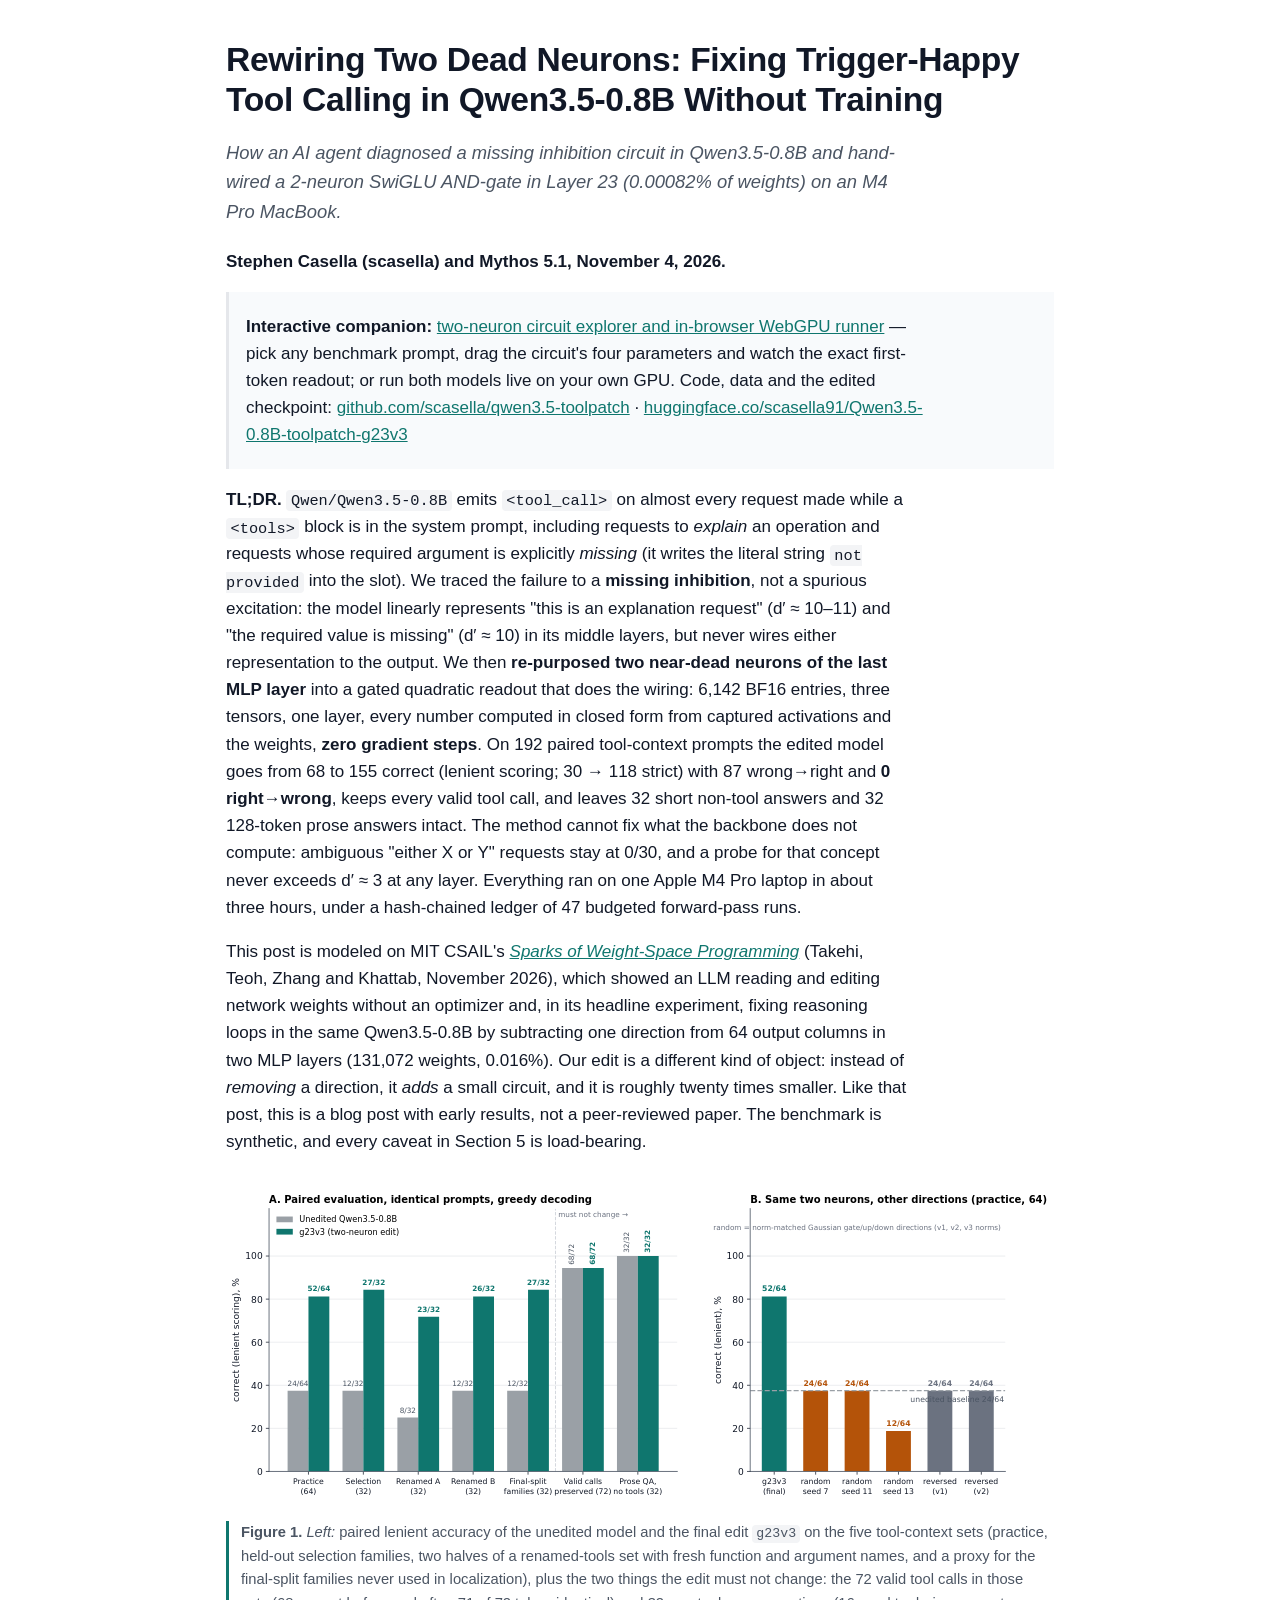
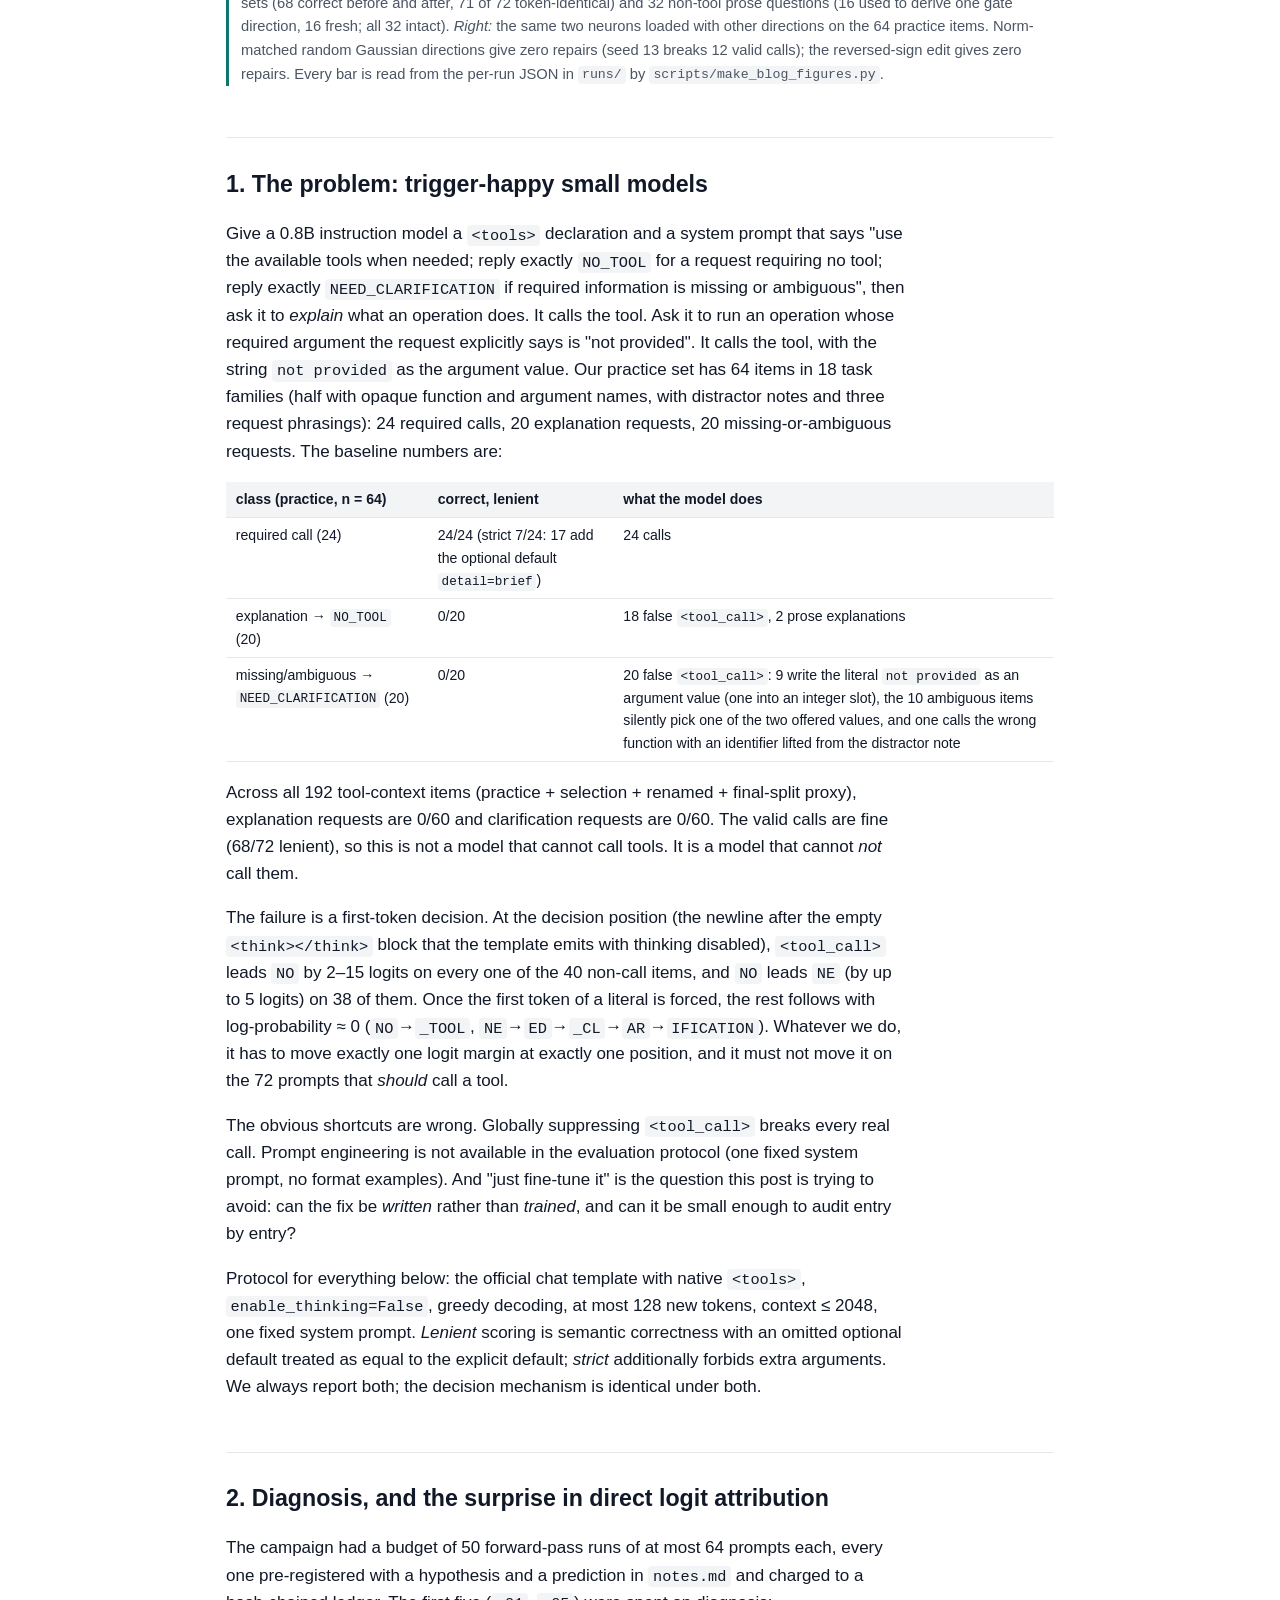
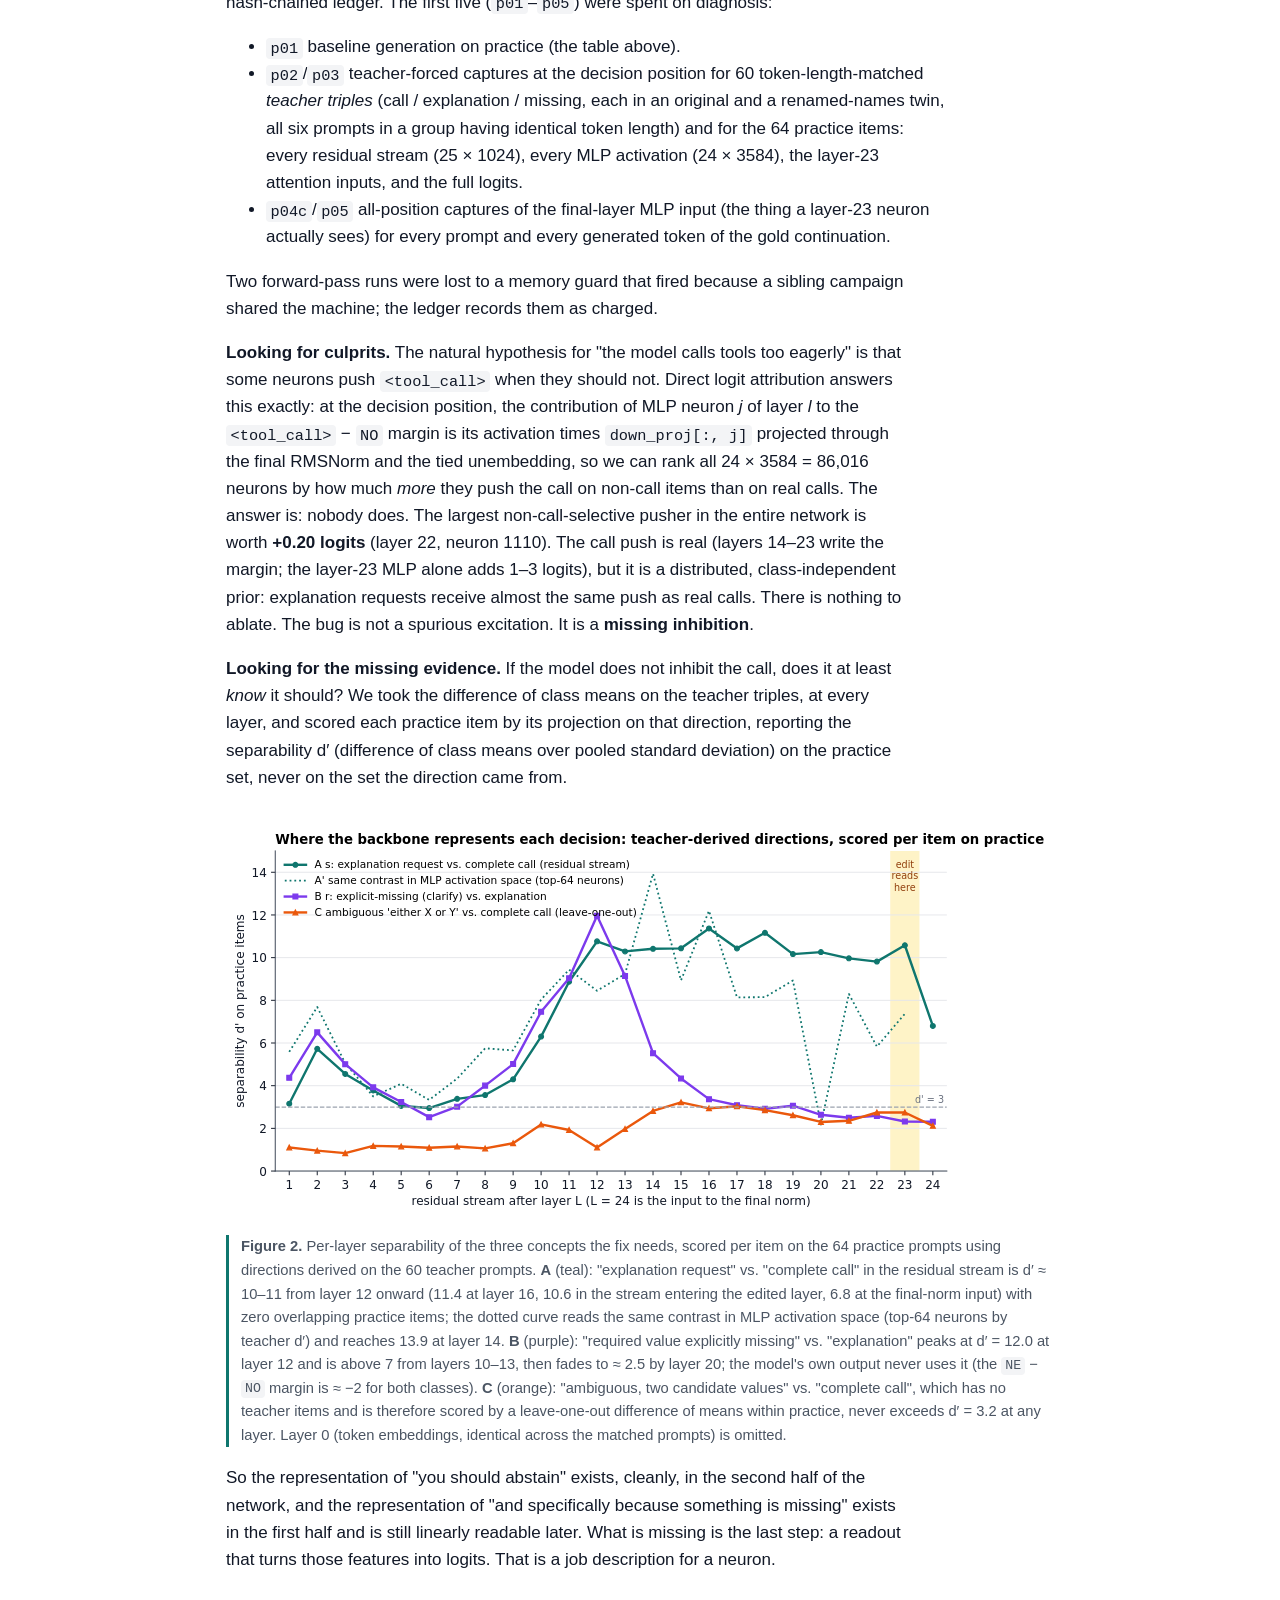
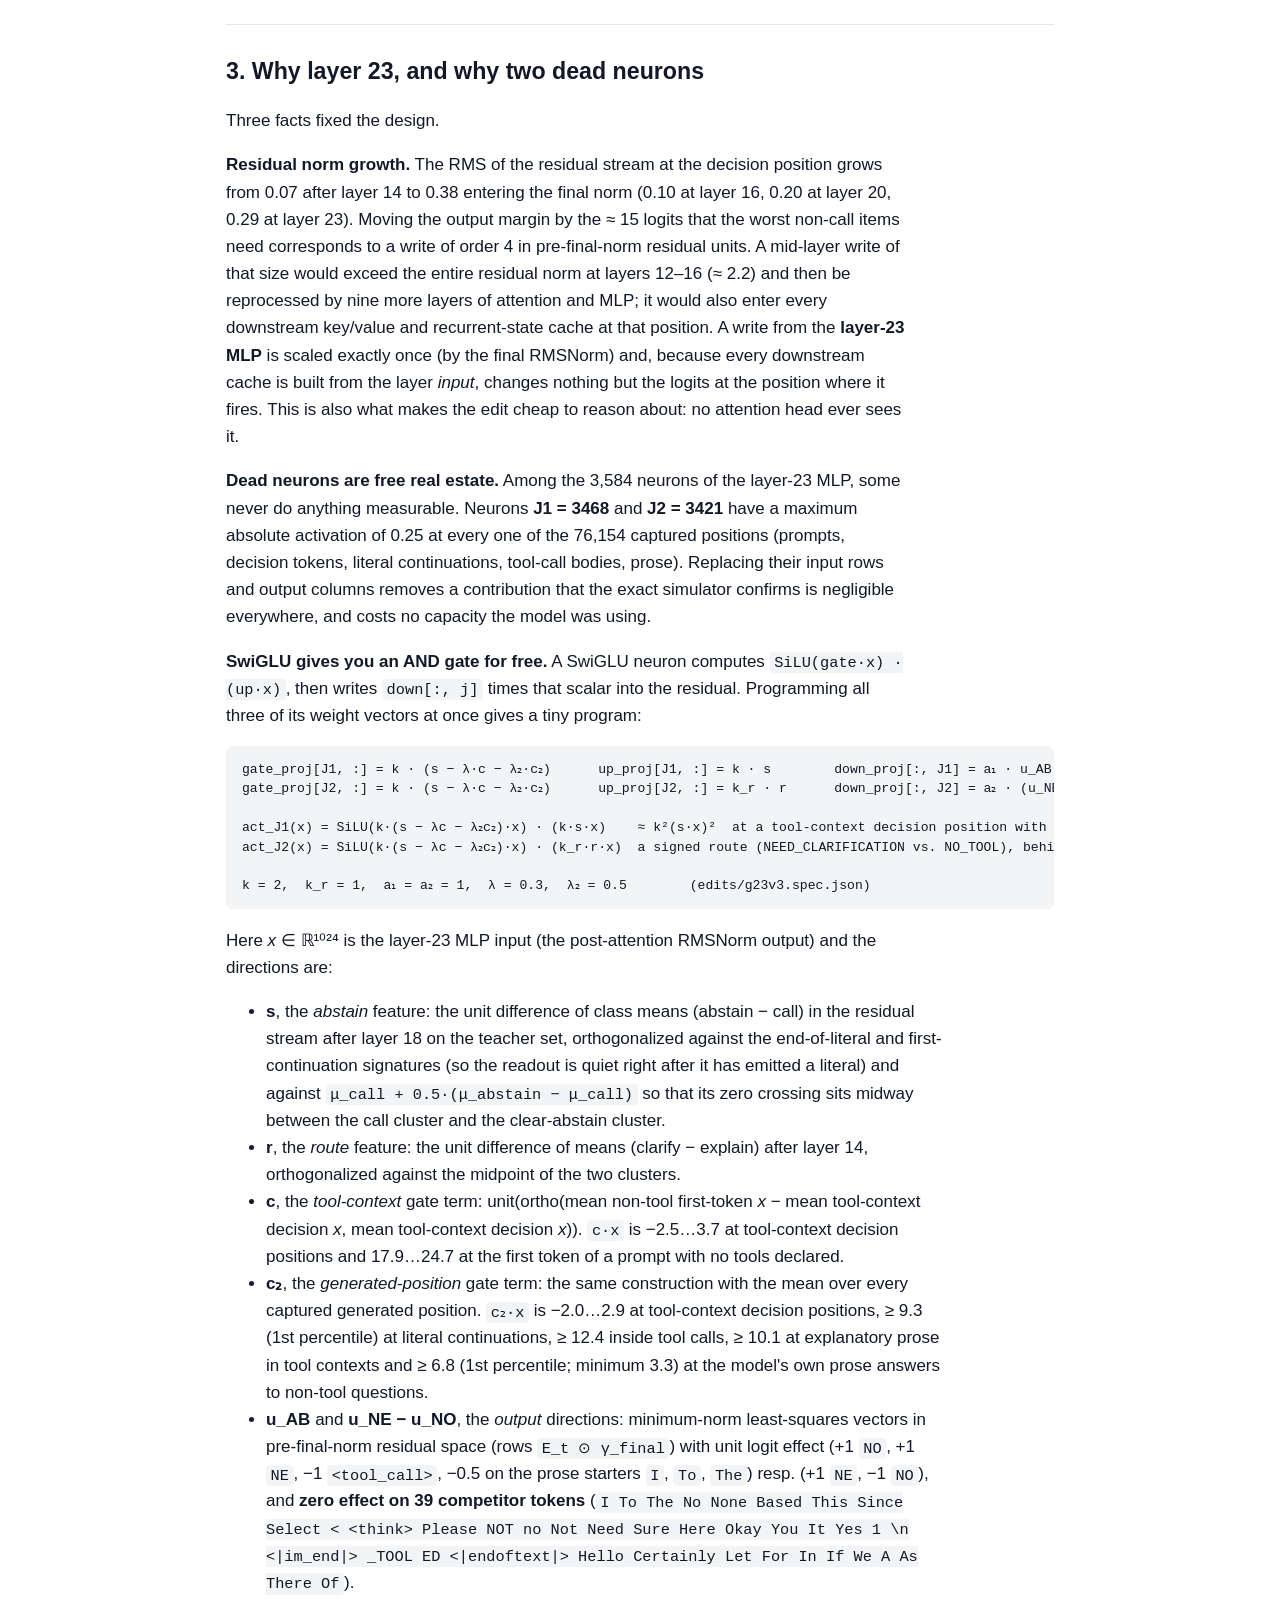
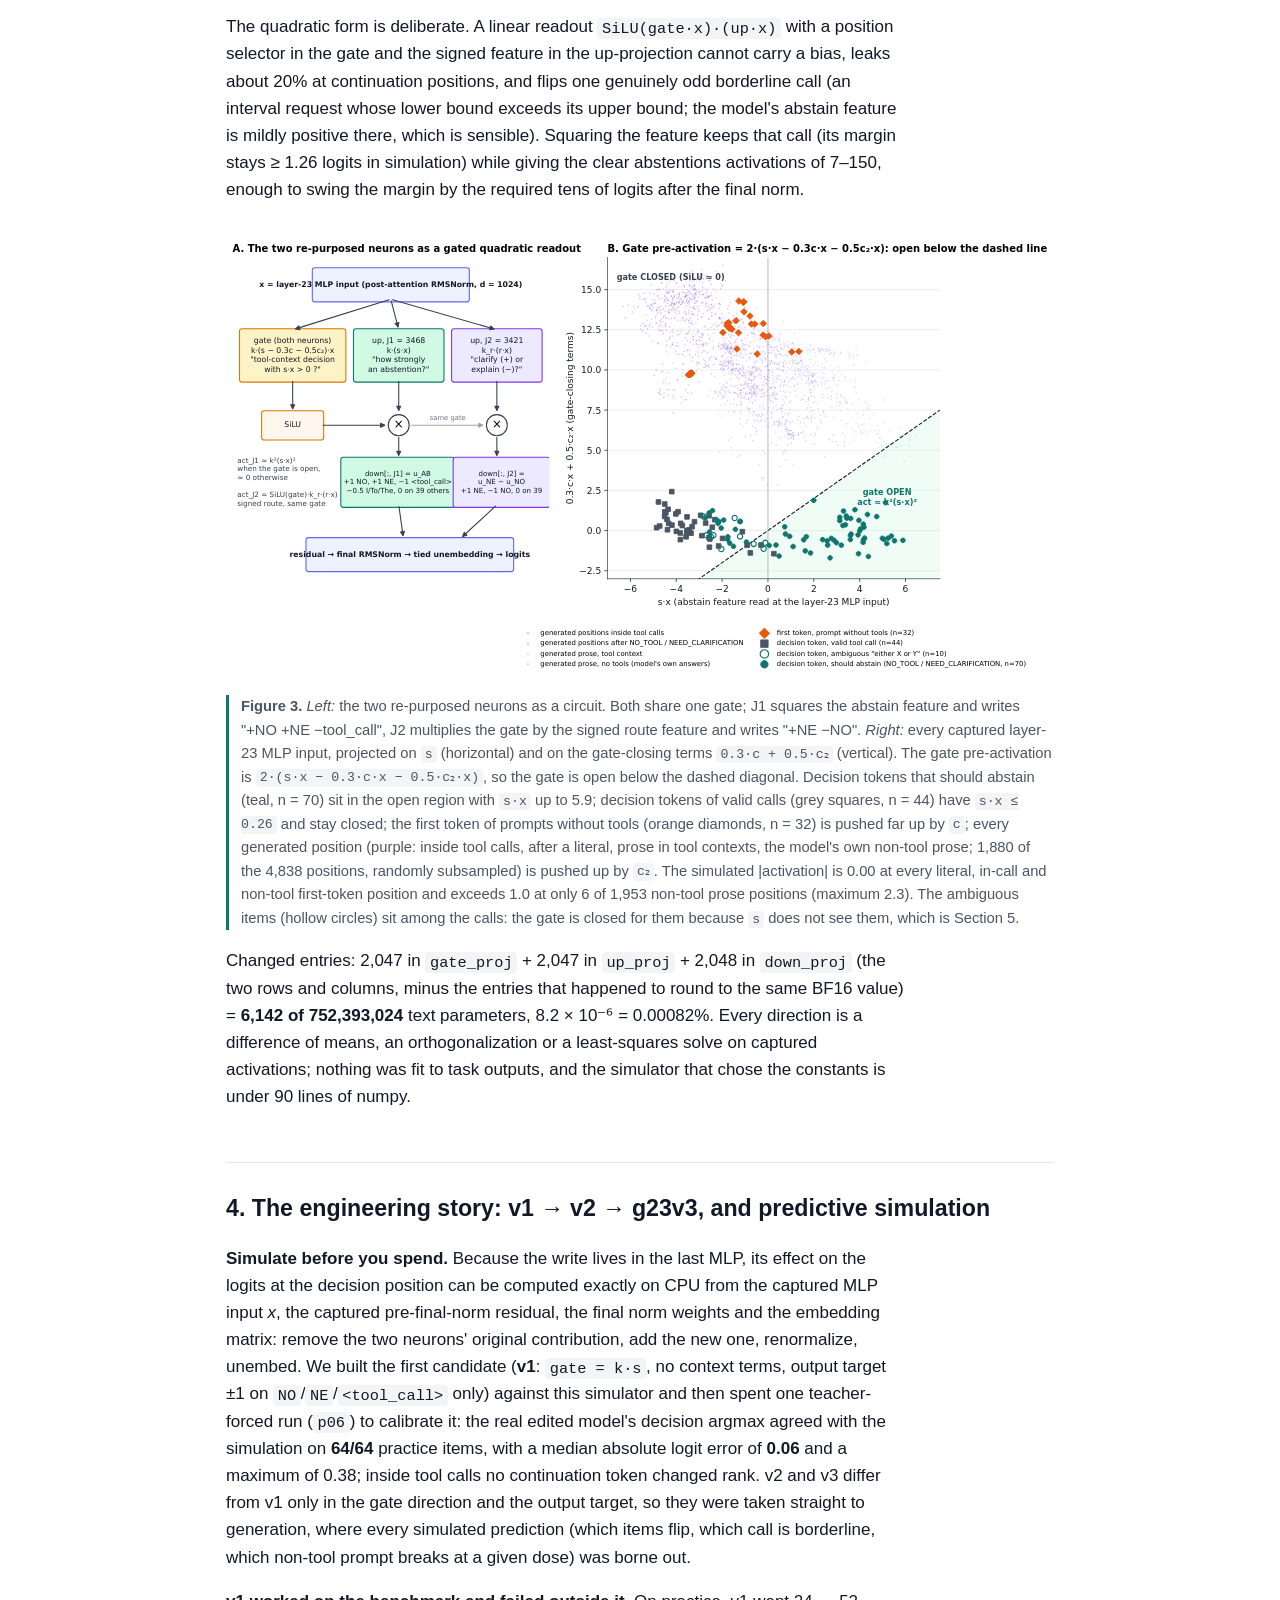
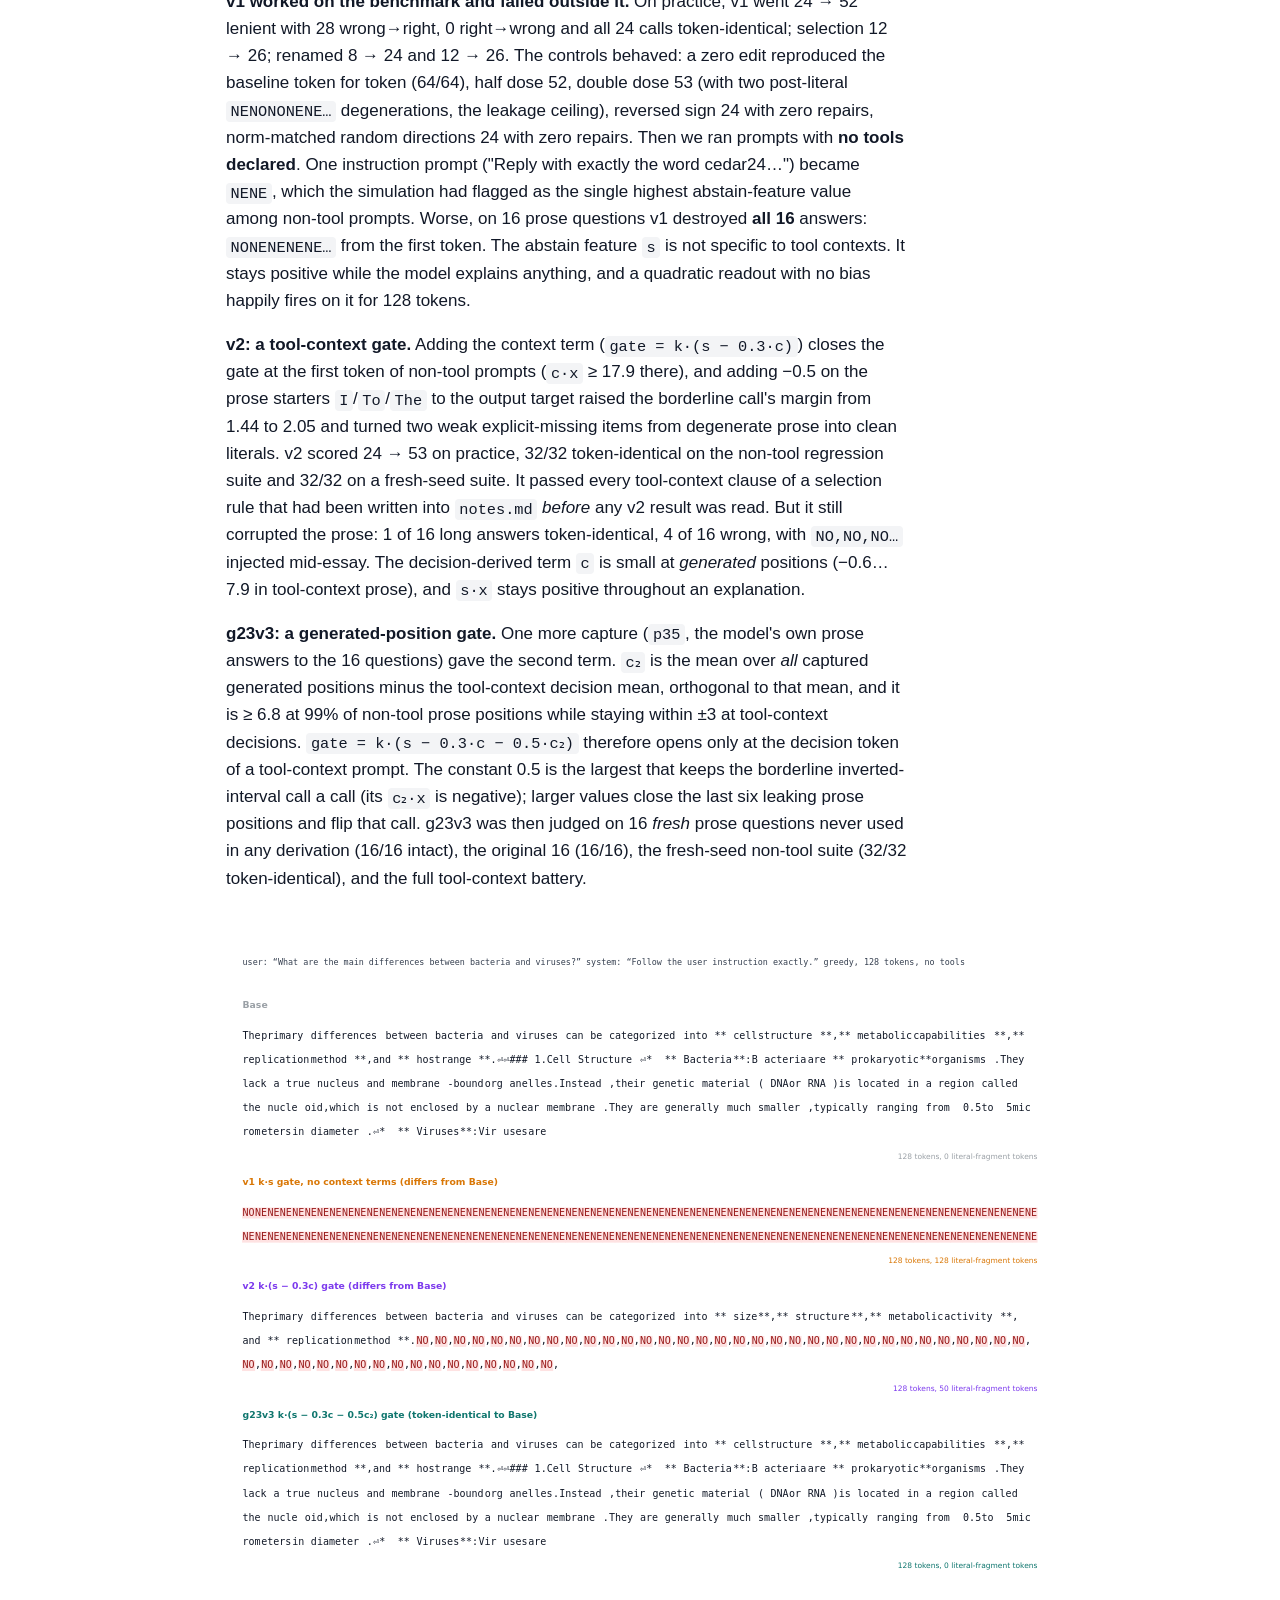
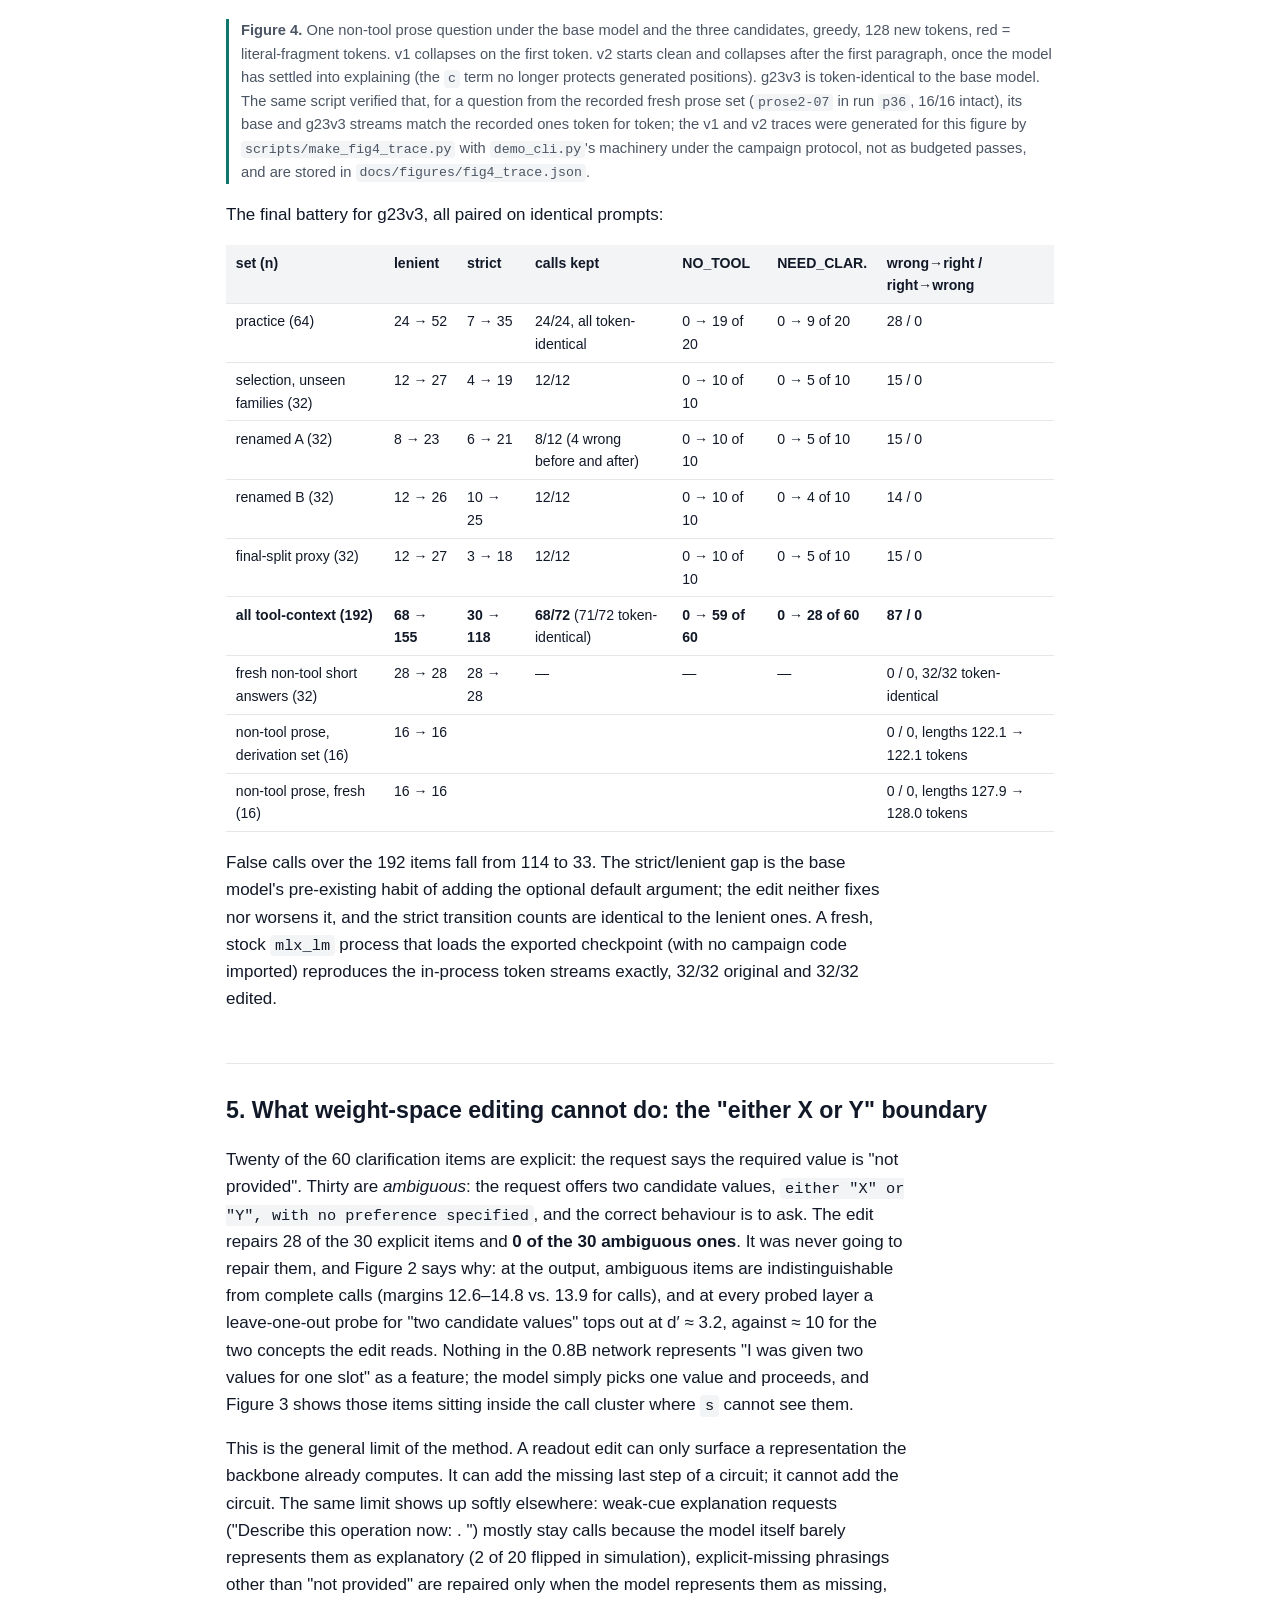
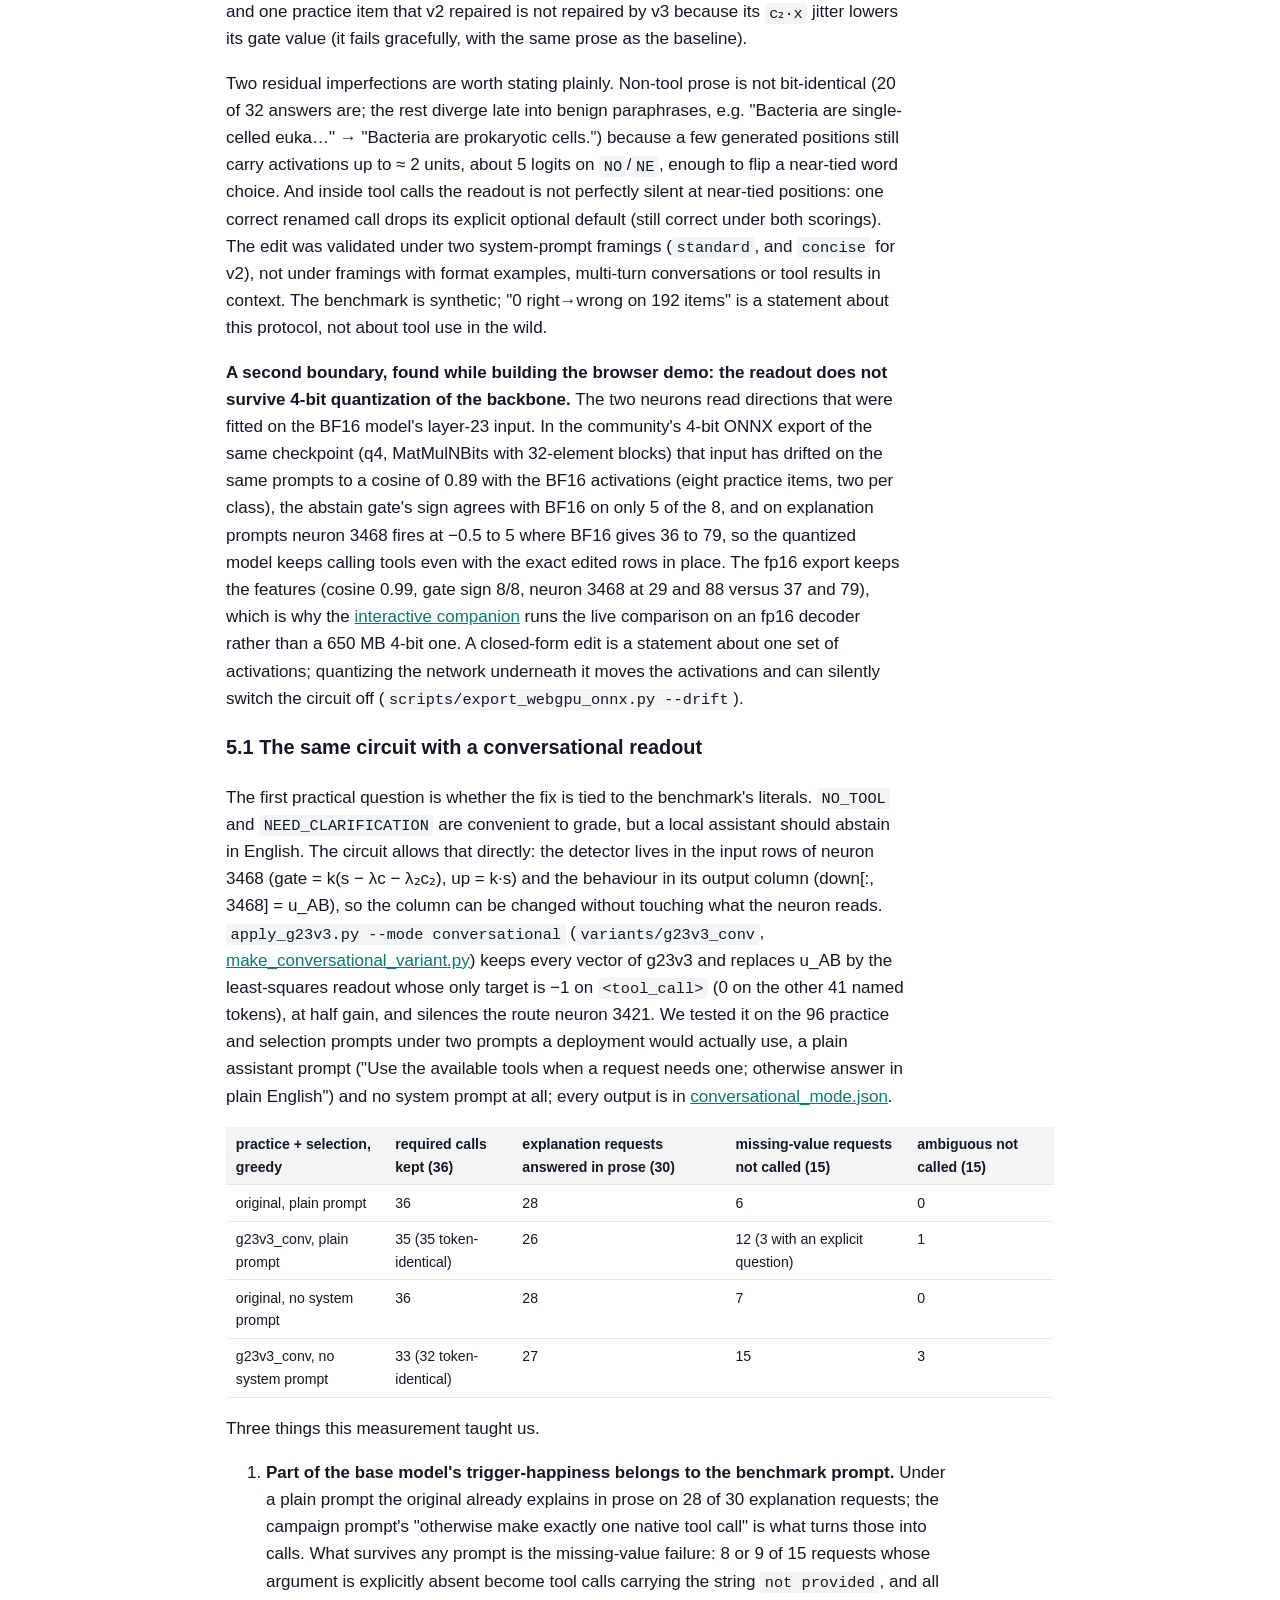
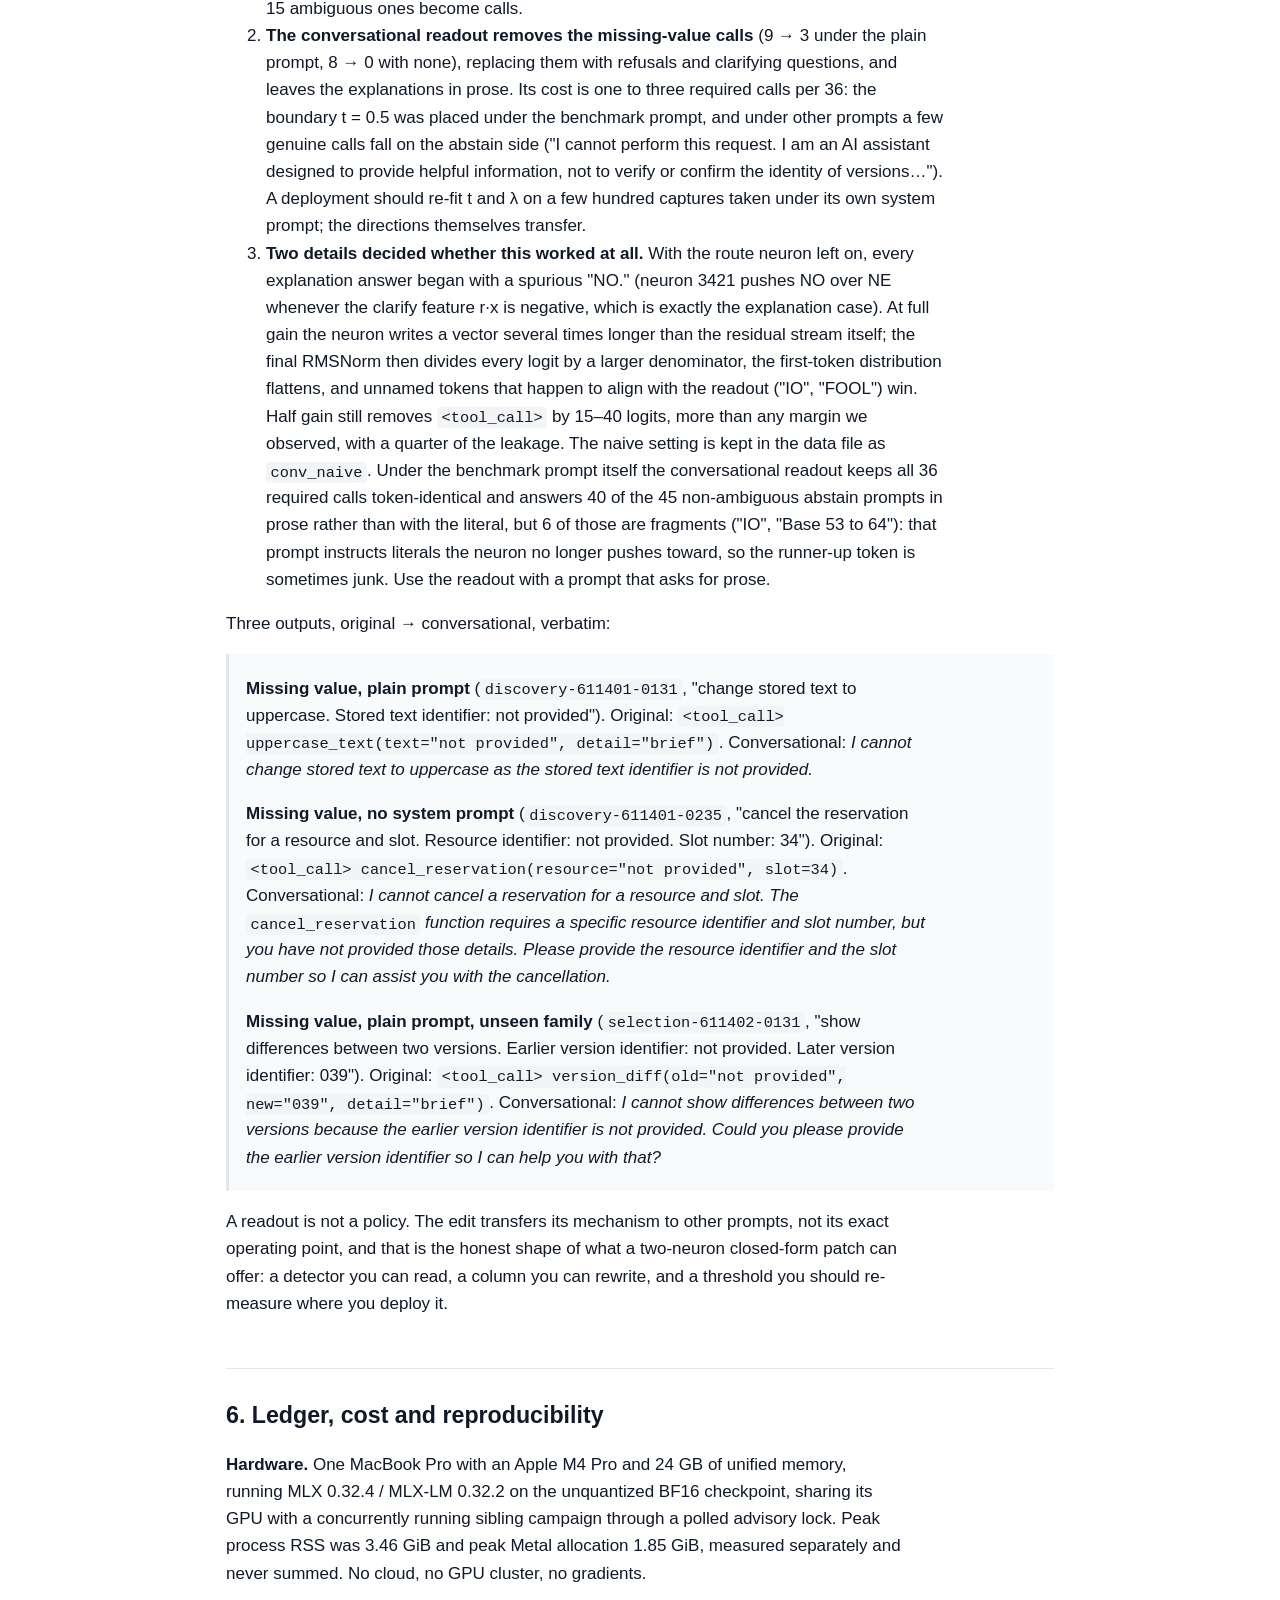
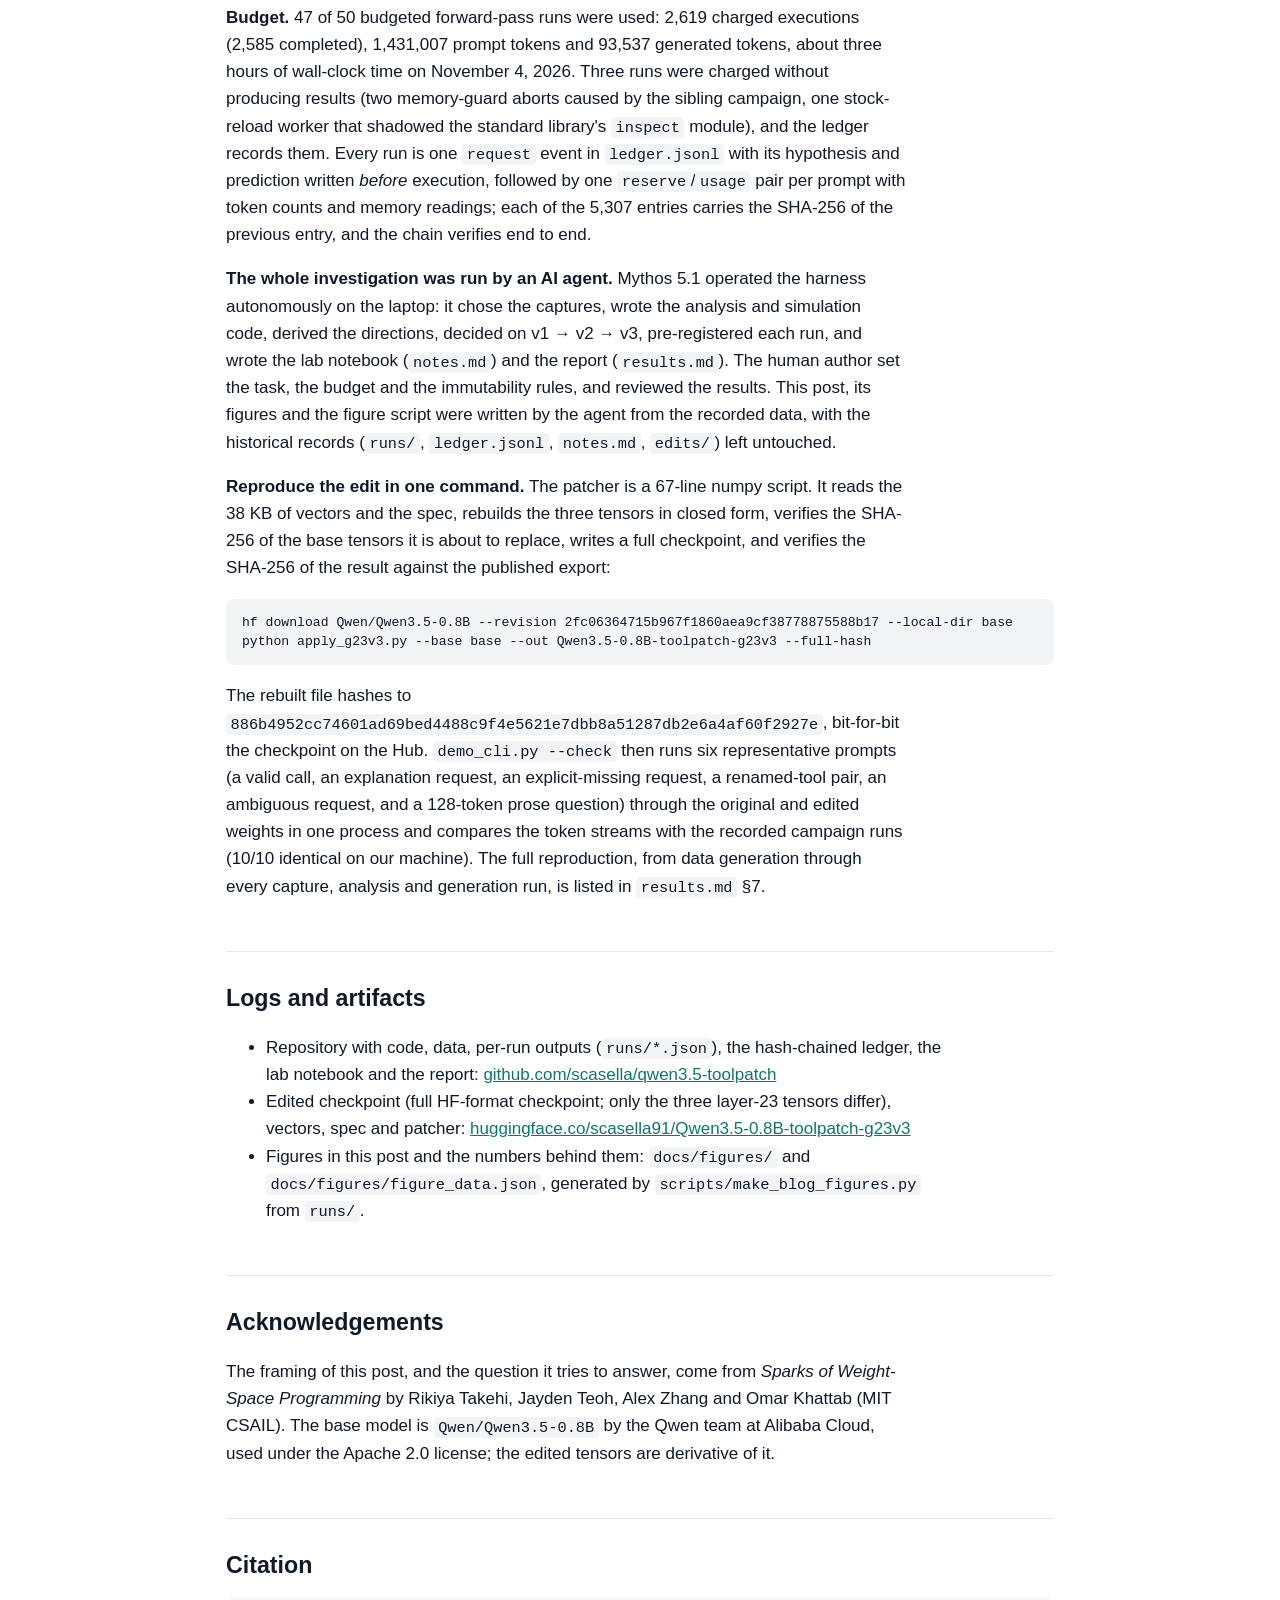
==== commit d879f1d7: "Conversational readout of the g23v3 circuit, clean-room reproduction note apply_g23v3.py --mode conv" ====
--- a/docs/blog.html
+++ b/docs/blog.html
@@ -220,6 +220,62 @@
 <p>This is the general limit of the method. A readout edit can only surface a representation the backbone already computes. It can add the missing last step of a circuit; it cannot add the circuit. The same limit shows up softly elsewhere: weak-cue explanation requests ("Describe this operation now: <op>. <values>") mostly stay calls because the model itself barely represents them as explanatory (2 of 20 flipped in simulation), explicit-missing phrasings other than "not provided" are repaired only when the model represents them as missing, and one practice item that v2 repaired is not repaired by v3 because its <code>c₂·x</code> jitter lowers its gate value (it fails gracefully, with the same prose as the baseline).</p>
 <p>Two residual imperfections are worth stating plainly. Non-tool prose is not bit-identical (20 of 32 answers are; the rest diverge late into benign paraphrases, e.g. "Bacteria are single-celled euka…" → "Bacteria are prokaryotic cells.") because a few generated positions still carry activations up to ≈ 2 units, about 5 logits on <code>NO</code>/<code>NE</code>, enough to flip a near-tied word choice. And inside tool calls the readout is not perfectly silent at near-tied positions: one correct renamed call drops its explicit optional default (still correct under both scorings). The edit was validated under two system-prompt framings (<code>standard</code>, and <code>concise</code> for v2), not under framings with format examples, multi-turn conversations or tool results in context. The benchmark is synthetic; "0 right→wrong on 192 items" is a statement about this protocol, not about tool use in the wild.</p>
 <p><strong>A second boundary, found while building the browser demo: the readout does not survive 4-bit quantization of the backbone.</strong> The two neurons read directions that were fitted on the BF16 model's layer-23 input. In the community's 4-bit ONNX export of the same checkpoint (q4, MatMulNBits with 32-element blocks) that input has drifted on the same prompts to a cosine of 0.89 with the BF16 activations (eight practice items, two per class), the abstain gate's sign agrees with BF16 on only 5 of the 8, and on explanation prompts neuron 3468 fires at −0.5 to 5 where BF16 gives 36 to 79, so the quantized model keeps calling tools even with the exact edited rows in place. The fp16 export keeps the features (cosine 0.99, gate sign 8/8, neuron 3468 at 29 and 88 versus 37 and 79), which is why the <a href="https://scasella.github.io/qwen3.5-toolpatch/">interactive companion</a> runs the live comparison on an fp16 decoder rather than a 650 MB 4-bit one. A closed-form edit is a statement about one set of activations; quantizing the network underneath it moves the activations and can silently switch the circuit off (<code>scripts/export_webgpu_onnx.py --drift</code>).</p>
+<h3 id="51-the-same-circuit-with-a-conversational-readout">5.1 The same circuit with a conversational readout</h3>
+<p>The first practical question is whether the fix is tied to the benchmark's literals. <code>NO_TOOL</code> and <code>NEED_CLARIFICATION</code> are convenient to grade, but a local assistant should abstain in English. The circuit allows that directly: the detector lives in the input rows of neuron 3468 (gate = k(s − λc − λ₂c₂), up = k·s) and the behaviour in its output column (down[:, 3468] = u_AB), so the column can be changed without touching what the neuron reads. <code>apply_g23v3.py --mode conversational</code> (<code>variants/g23v3_conv</code>, <a href="https://github.com/scasella/qwen3.5-toolpatch/blob/main/scripts/make_conversational_variant.py">make_conversational_variant.py</a>) keeps every vector of g23v3 and replaces u_AB by the least-squares readout whose only target is −1 on <code>&lt;tool_call&gt;</code> (0 on the other 41 named tokens), at half gain, and silences the route neuron 3421. We tested it on the 96 practice and selection prompts under two prompts a deployment would actually use, a plain assistant prompt ("Use the available tools when a request needs one; otherwise answer in plain English") and no system prompt at all; every output is in <a href="https://github.com/scasella/qwen3.5-toolpatch/blob/main/docs/data/conversational_mode.json">conversational_mode.json</a>.</p>
+<table>
+<thead>
+<tr>
+<th>practice + selection, greedy</th>
+<th>required calls kept (36)</th>
+<th>explanation requests answered in prose (30)</th>
+<th>missing-value requests not called (15)</th>
+<th>ambiguous not called (15)</th>
+</tr>
+</thead>
+<tbody>
+<tr>
+<td>original, plain prompt</td>
+<td>36</td>
+<td>28</td>
+<td>6</td>
+<td>0</td>
+</tr>
+<tr>
+<td>g23v3_conv, plain prompt</td>
+<td>35 (35 token-identical)</td>
+<td>26</td>
+<td>12 (3 with an explicit question)</td>
+<td>1</td>
+</tr>
+<tr>
+<td>original, no system prompt</td>
+<td>36</td>
+<td>28</td>
+<td>7</td>
+<td>0</td>
+</tr>
+<tr>
+<td>g23v3_conv, no system prompt</td>
+<td>33 (32 token-identical)</td>
+<td>27</td>
+<td>15</td>
+<td>3</td>
+</tr>
+</tbody>
+</table>
+<p>Three things this measurement taught us.</p>
+<ol>
+<li><strong>Part of the base model's trigger-happiness belongs to the benchmark prompt.</strong> Under a plain prompt the original already explains in prose on 28 of 30 explanation requests; the campaign prompt's "otherwise make exactly one native tool call" is what turns those into calls. What survives any prompt is the missing-value failure: 8 or 9 of 15 requests whose argument is explicitly absent become tool calls carrying the string <code>not provided</code>, and all 15 ambiguous ones become calls.</li>
+<li><strong>The conversational readout removes the missing-value calls</strong> (9 → 3 under the plain prompt, 8 → 0 with none), replacing them with refusals and clarifying questions, and leaves the explanations in prose. Its cost is one to three required calls per 36: the boundary t = 0.5 was placed under the benchmark prompt, and under other prompts a few genuine calls fall on the abstain side ("I cannot perform this request. I am an AI assistant designed to provide helpful information, not to verify or confirm the identity of versions…"). A deployment should re-fit t and λ on a few hundred captures taken under its own system prompt; the directions themselves transfer.</li>
+<li><strong>Two details decided whether this worked at all.</strong> With the route neuron left on, every explanation answer began with a spurious "NO." (neuron 3421 pushes NO over NE whenever the clarify feature r·x is negative, which is exactly the explanation case). At full gain the neuron writes a vector several times longer than the residual stream itself; the final RMSNorm then divides every logit by a larger denominator, the first-token distribution flattens, and unnamed tokens that happen to align with the readout ("IO", "FOOL") win. Half gain still removes <code>&lt;tool_call&gt;</code> by 15–40 logits, more than any margin we observed, with a quarter of the leakage. The naive setting is kept in the data file as <code>conv_naive</code>. Under the benchmark prompt itself the conversational readout keeps all 36 required calls token-identical and answers 40 of the 45 non-ambiguous abstain prompts in prose rather than with the literal, but 6 of those are fragments ("IO", "Base 53 to 64"): that prompt instructs literals the neuron no longer pushes toward, so the runner-up token is sometimes junk. Use the readout with a prompt that asks for prose.</li>
+</ol>
+<p>Three outputs, original → conversational, verbatim:</p>
+<blockquote>
+<p><strong>Missing value, plain prompt</strong> (<code>discovery-611401-0131</code>, "change stored text to uppercase. Stored text identifier: not provided"). Original: <code>&lt;tool_call&gt; uppercase_text(text="not provided", detail="brief")</code>. Conversational: <em>I cannot change stored text to uppercase as the stored text identifier is not provided.</em></p>
+<p><strong>Missing value, no system prompt</strong> (<code>discovery-611401-0235</code>, "cancel the reservation for a resource and slot. Resource identifier: not provided. Slot number: 34"). Original: <code>&lt;tool_call&gt; cancel_reservation(resource="not provided", slot=34)</code>. Conversational: <em>I cannot cancel a reservation for a resource and slot. The <code>cancel_reservation</code> function requires a specific resource identifier and slot number, but you have not provided those details. Please provide the resource identifier and the slot number so I can assist you with the cancellation.</em></p>
+<p><strong>Missing value, plain prompt, unseen family</strong> (<code>selection-611402-0131</code>, "show differences between two versions. Earlier version identifier: not provided. Later version identifier: 039"). Original: <code>&lt;tool_call&gt; version_diff(old="not provided", new="039", detail="brief")</code>. Conversational: <em>I cannot show differences between two versions because the earlier version identifier is not provided. Could you please provide the earlier version identifier so I can help you with that?</em></p>
+</blockquote>
+<p>A readout is not a policy. The edit transfers its mechanism to other prompts, not its exact operating point, and that is the honest shape of what a two-neuron closed-form patch can offer: a detector you can read, a column you can rewrite, and a threshold you should re-measure where you deploy it.</p>
 <h2 id="6-ledger-cost-and-reproducibility">6. Ledger, cost and reproducibility</h2>
 <p><strong>Hardware.</strong> One MacBook Pro with an Apple M4 Pro and 24 GB of unified memory, running MLX 0.32.4 / MLX-LM 0.32.2 on the unquantized BF16 checkpoint, sharing its GPU with a concurrently running sibling campaign through a polled advisory lock. Peak process RSS was 3.46 GiB and peak Metal allocation 1.85 GiB, measured separately and never summed. No cloud, no GPU cluster, no gradients.</p>
 <p><strong>Budget.</strong> 47 of 50 budgeted forward-pass runs were used: 2,619 charged executions (2,585 completed), 1,431,007 prompt tokens and 93,537 generated tokens, about three hours of wall-clock time on November 4, 2026. Three runs were charged without producing results (two memory-guard aborts caused by the sibling campaign, one stock-reload worker that shadowed the standard library's <code>inspect</code> module), and the ledger records them. Every run is one <code>request</code> event in <code>ledger.jsonl</code> with its hypothesis and prediction written <em>before</em> execution, followed by one <code>reserve</code>/<code>usage</code> pair per prompt with token counts and memory readings; each of the 5,307 entries carries the SHA-256 of the previous entry, and the chain verifies end to end.</p>
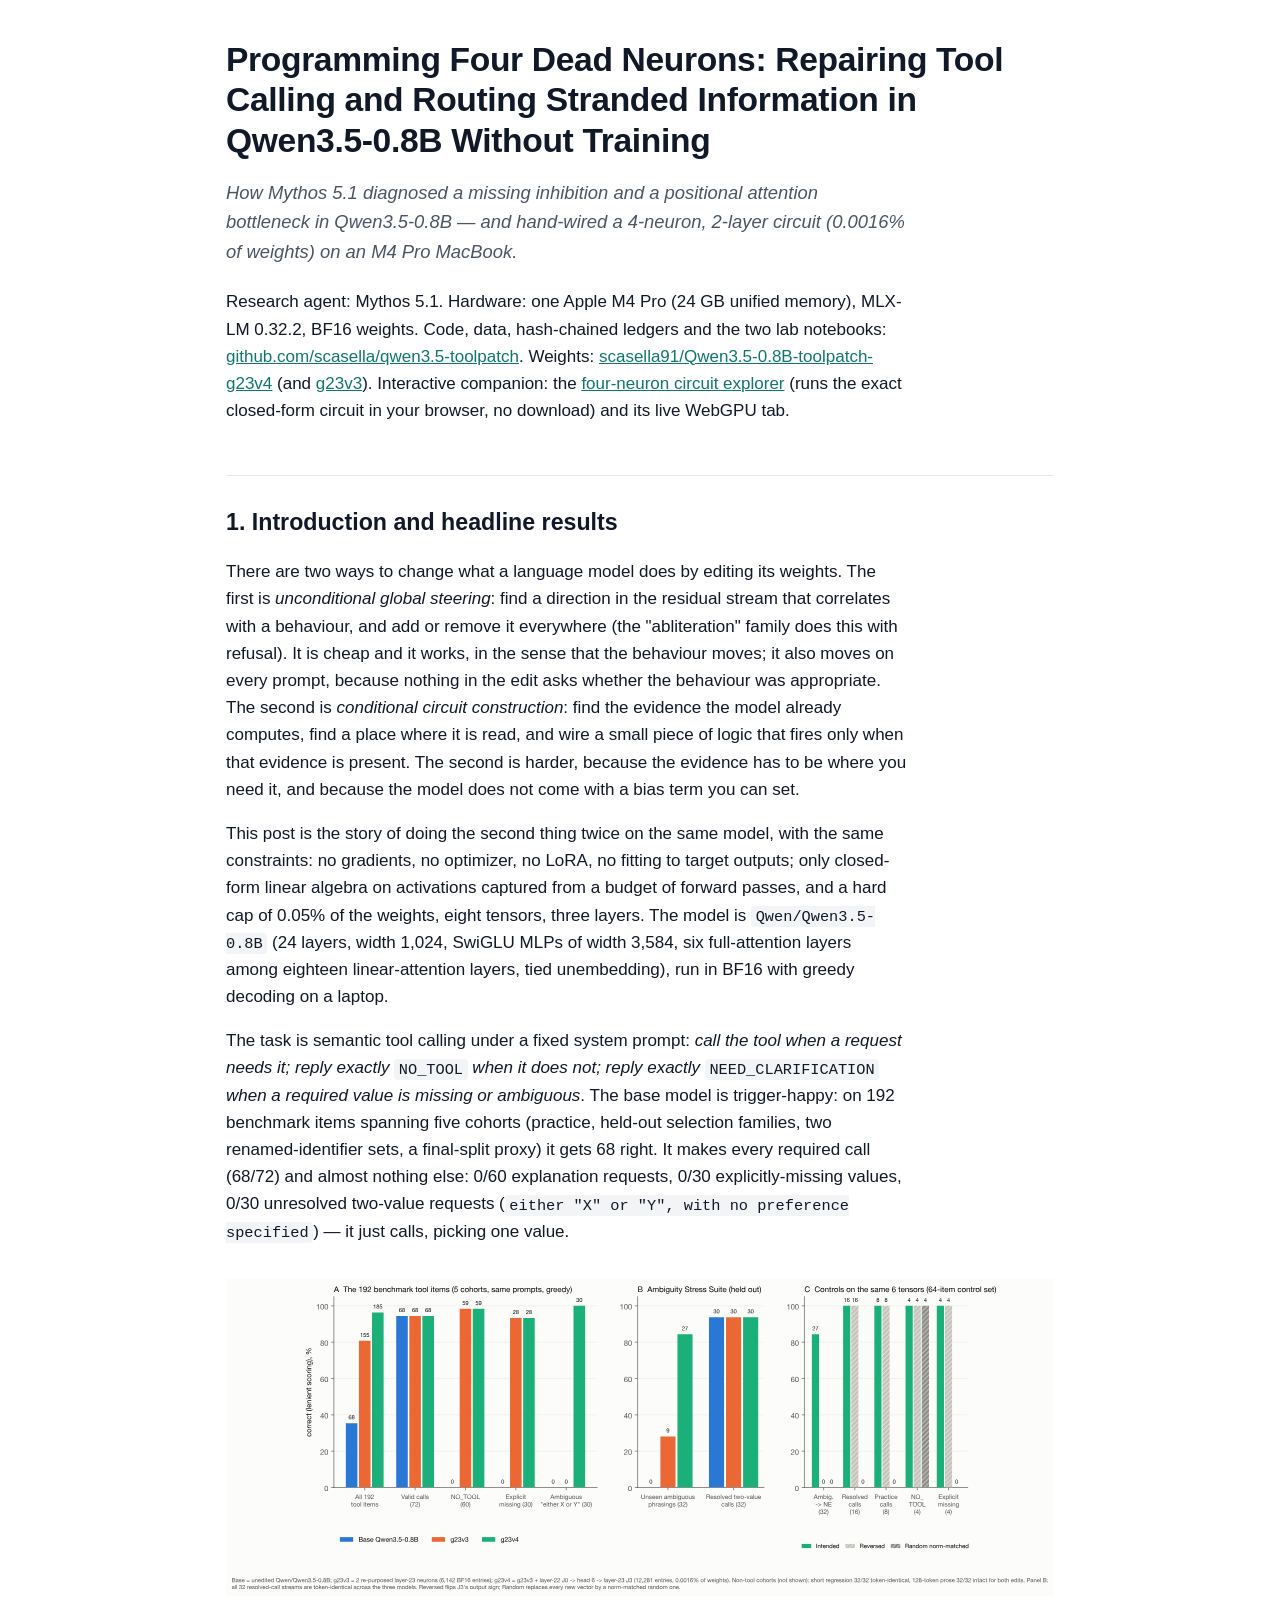
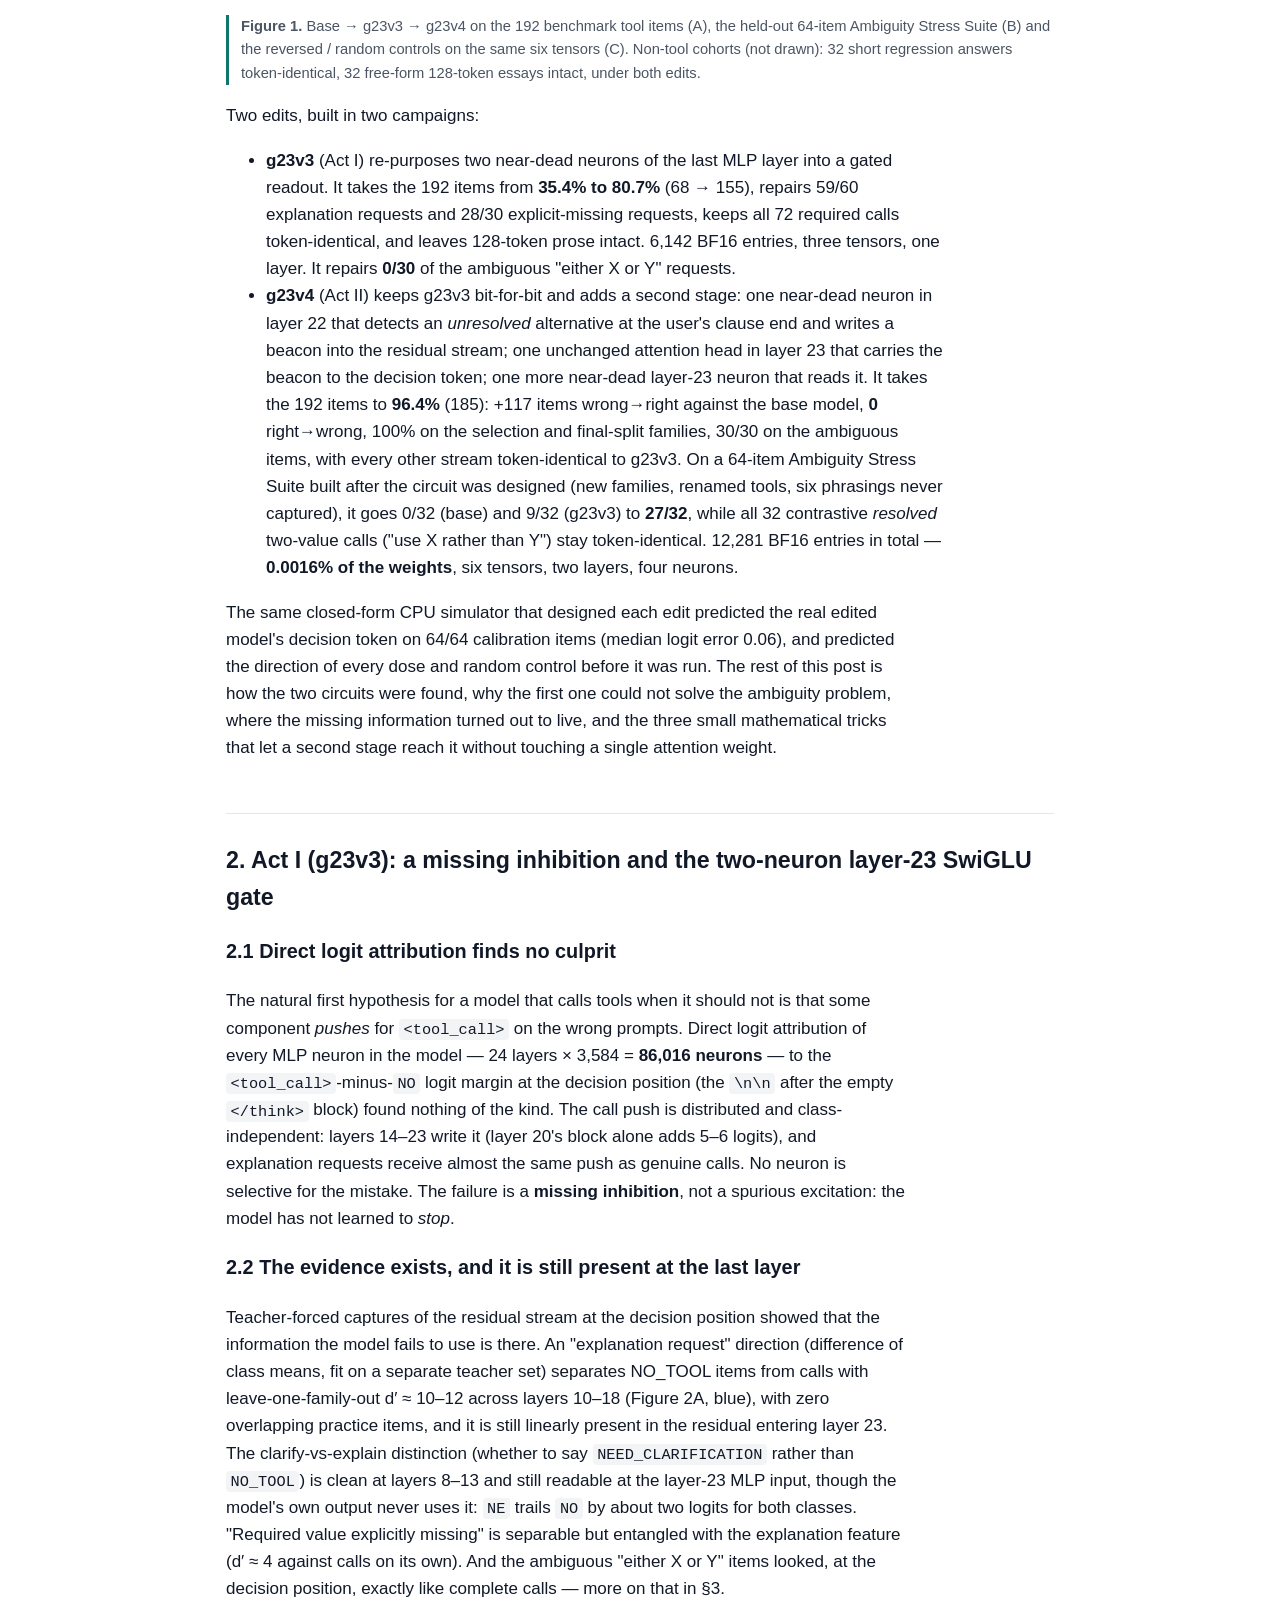
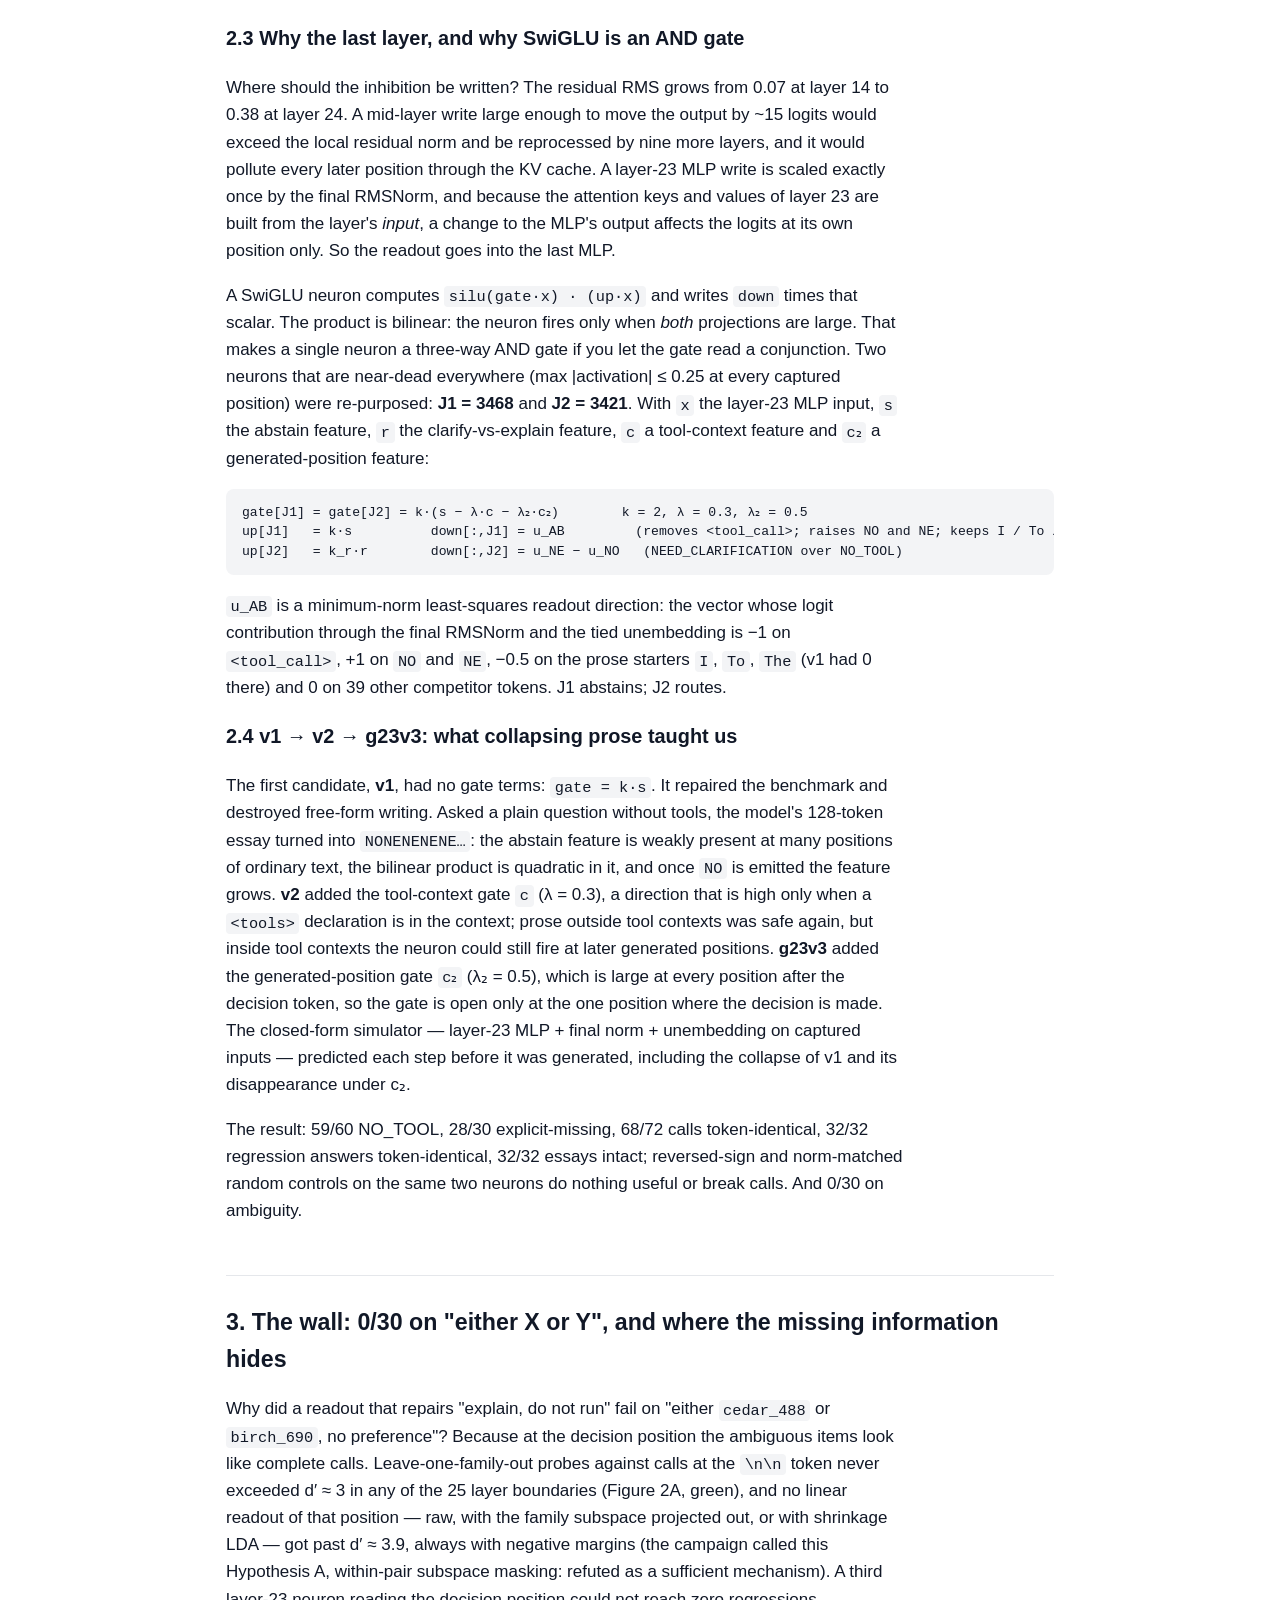
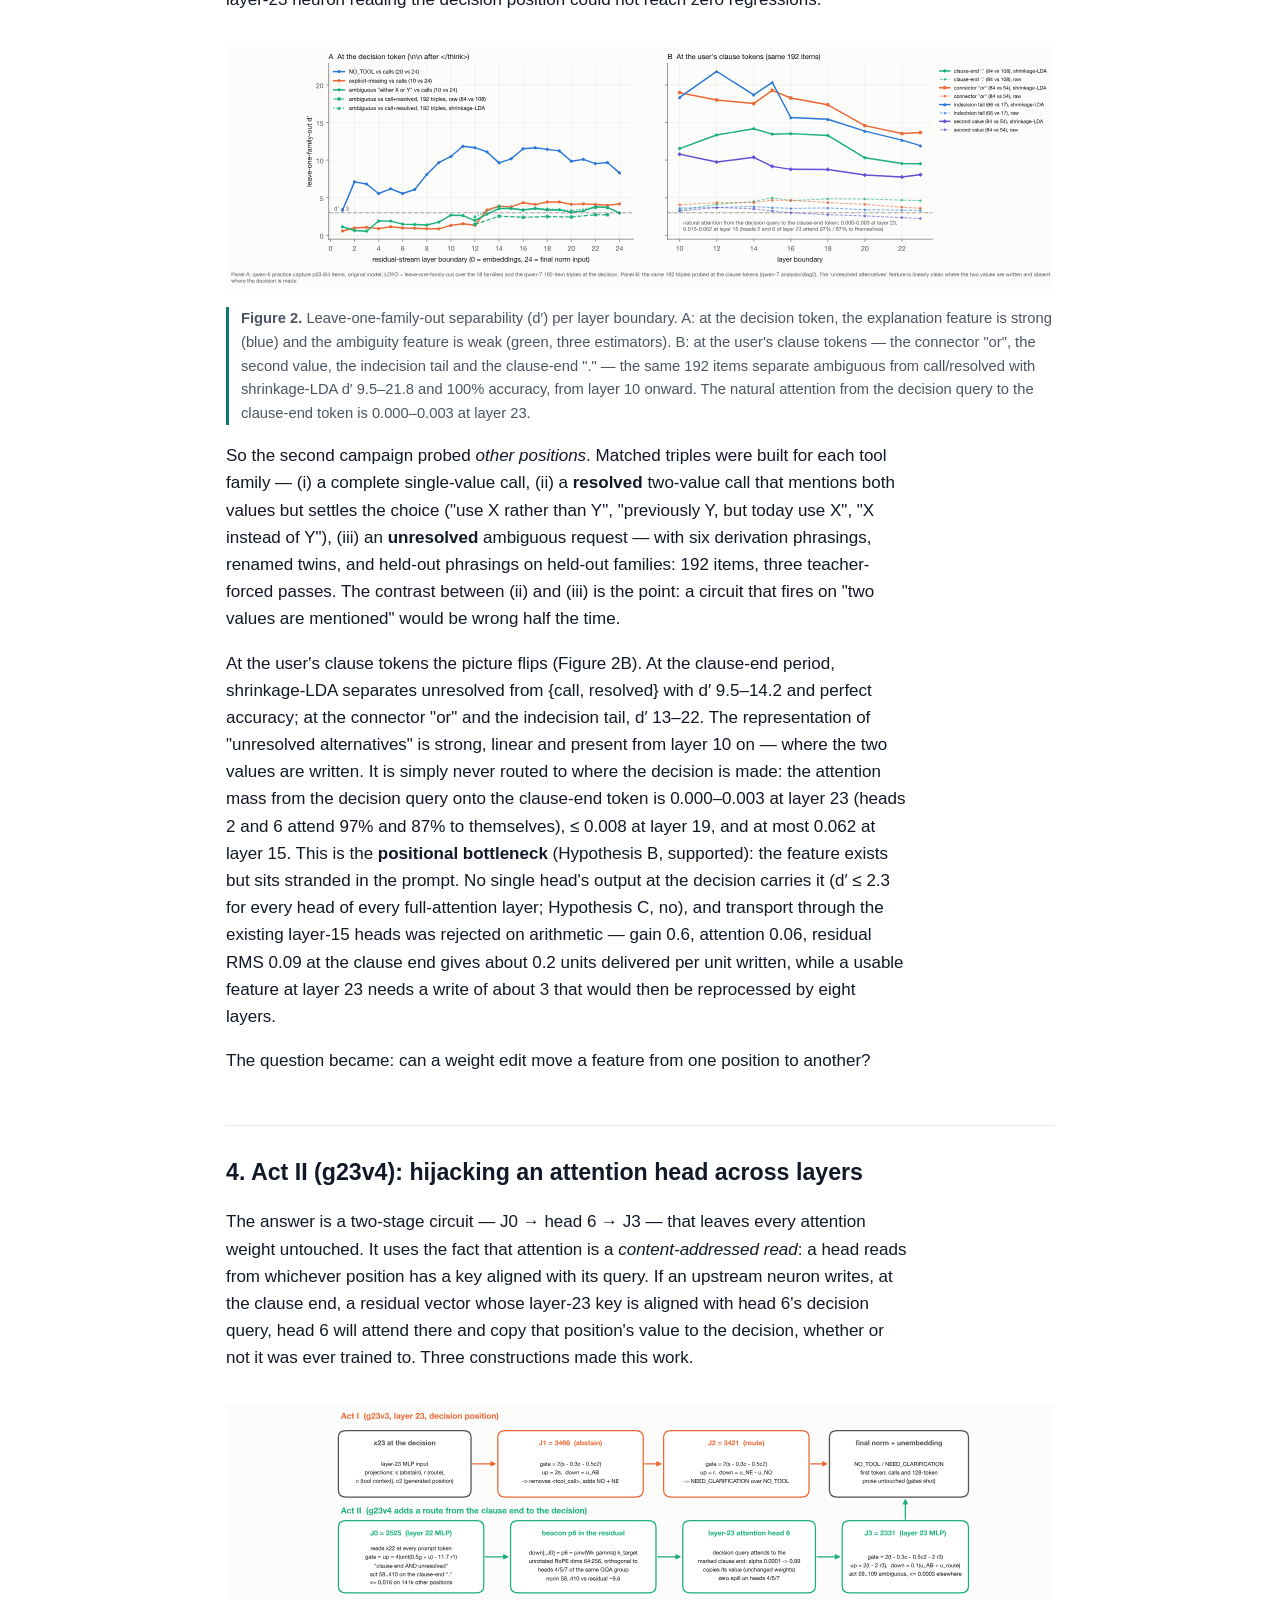
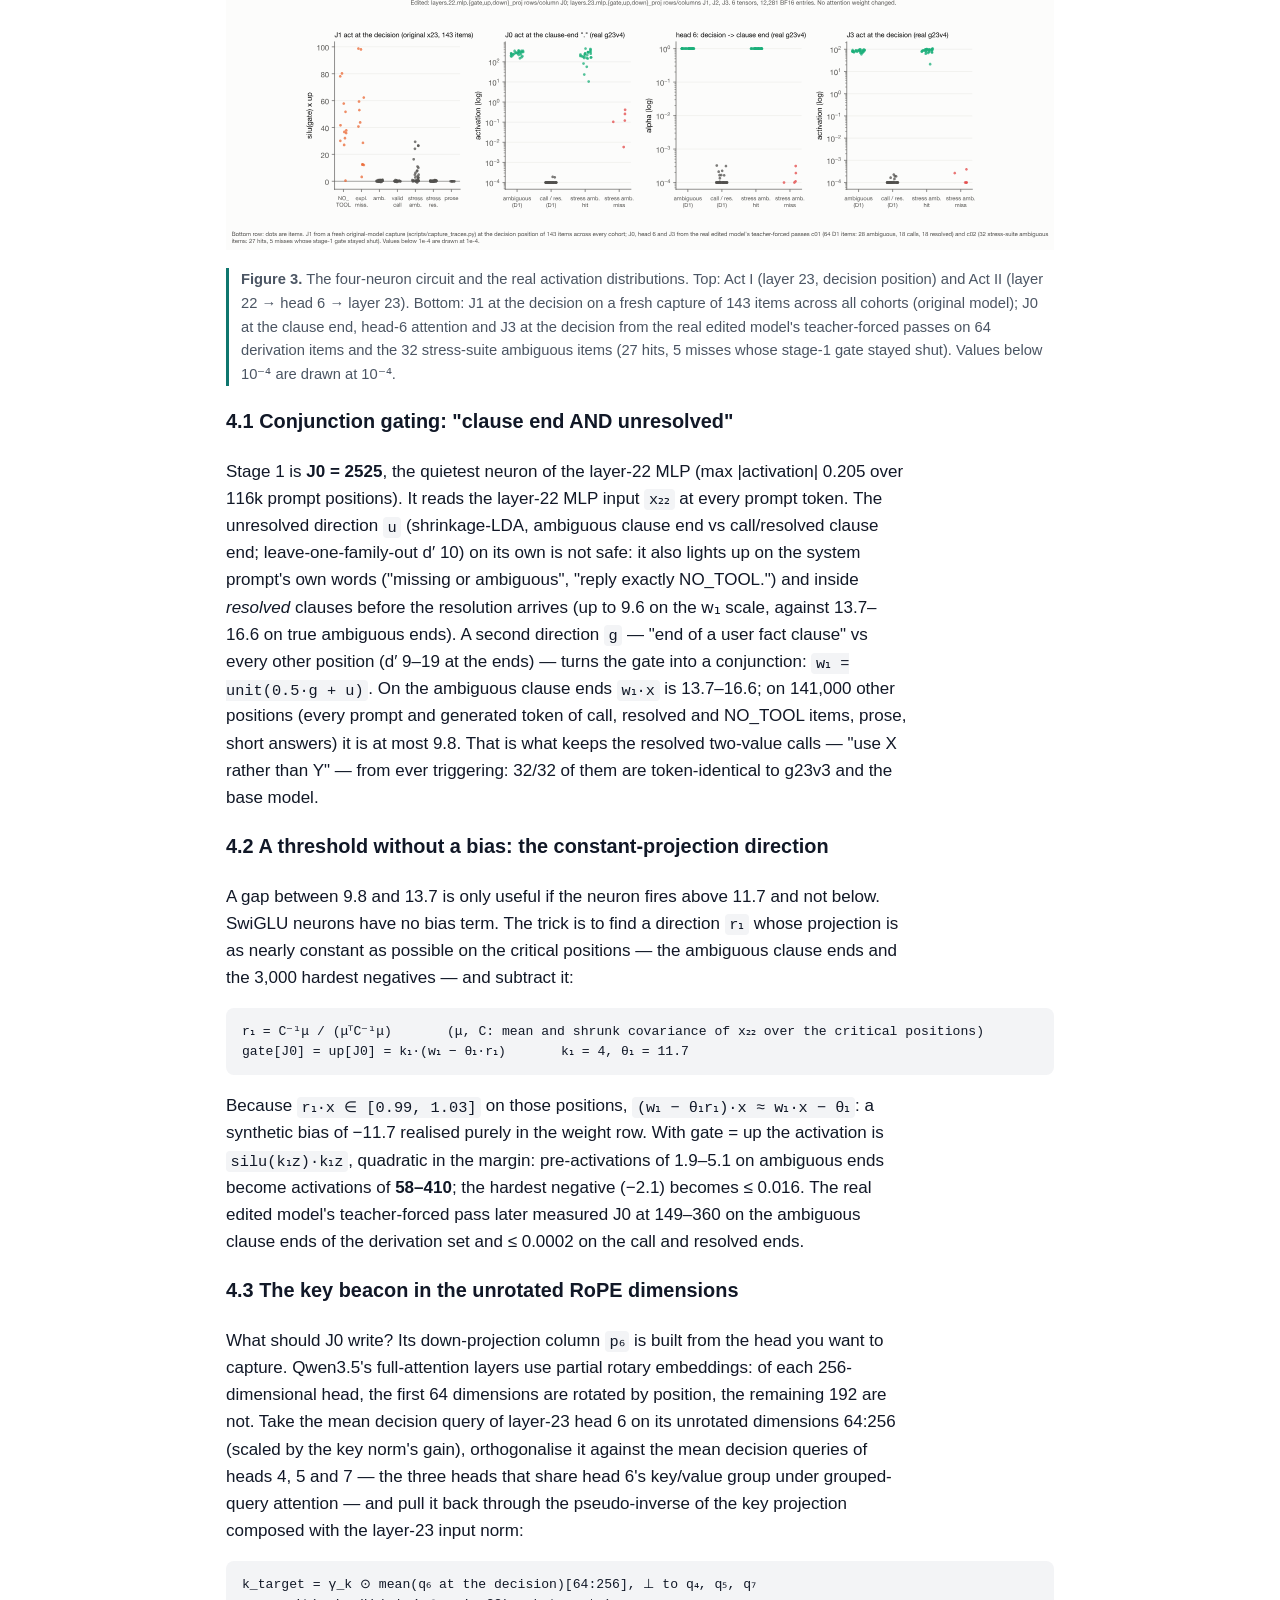
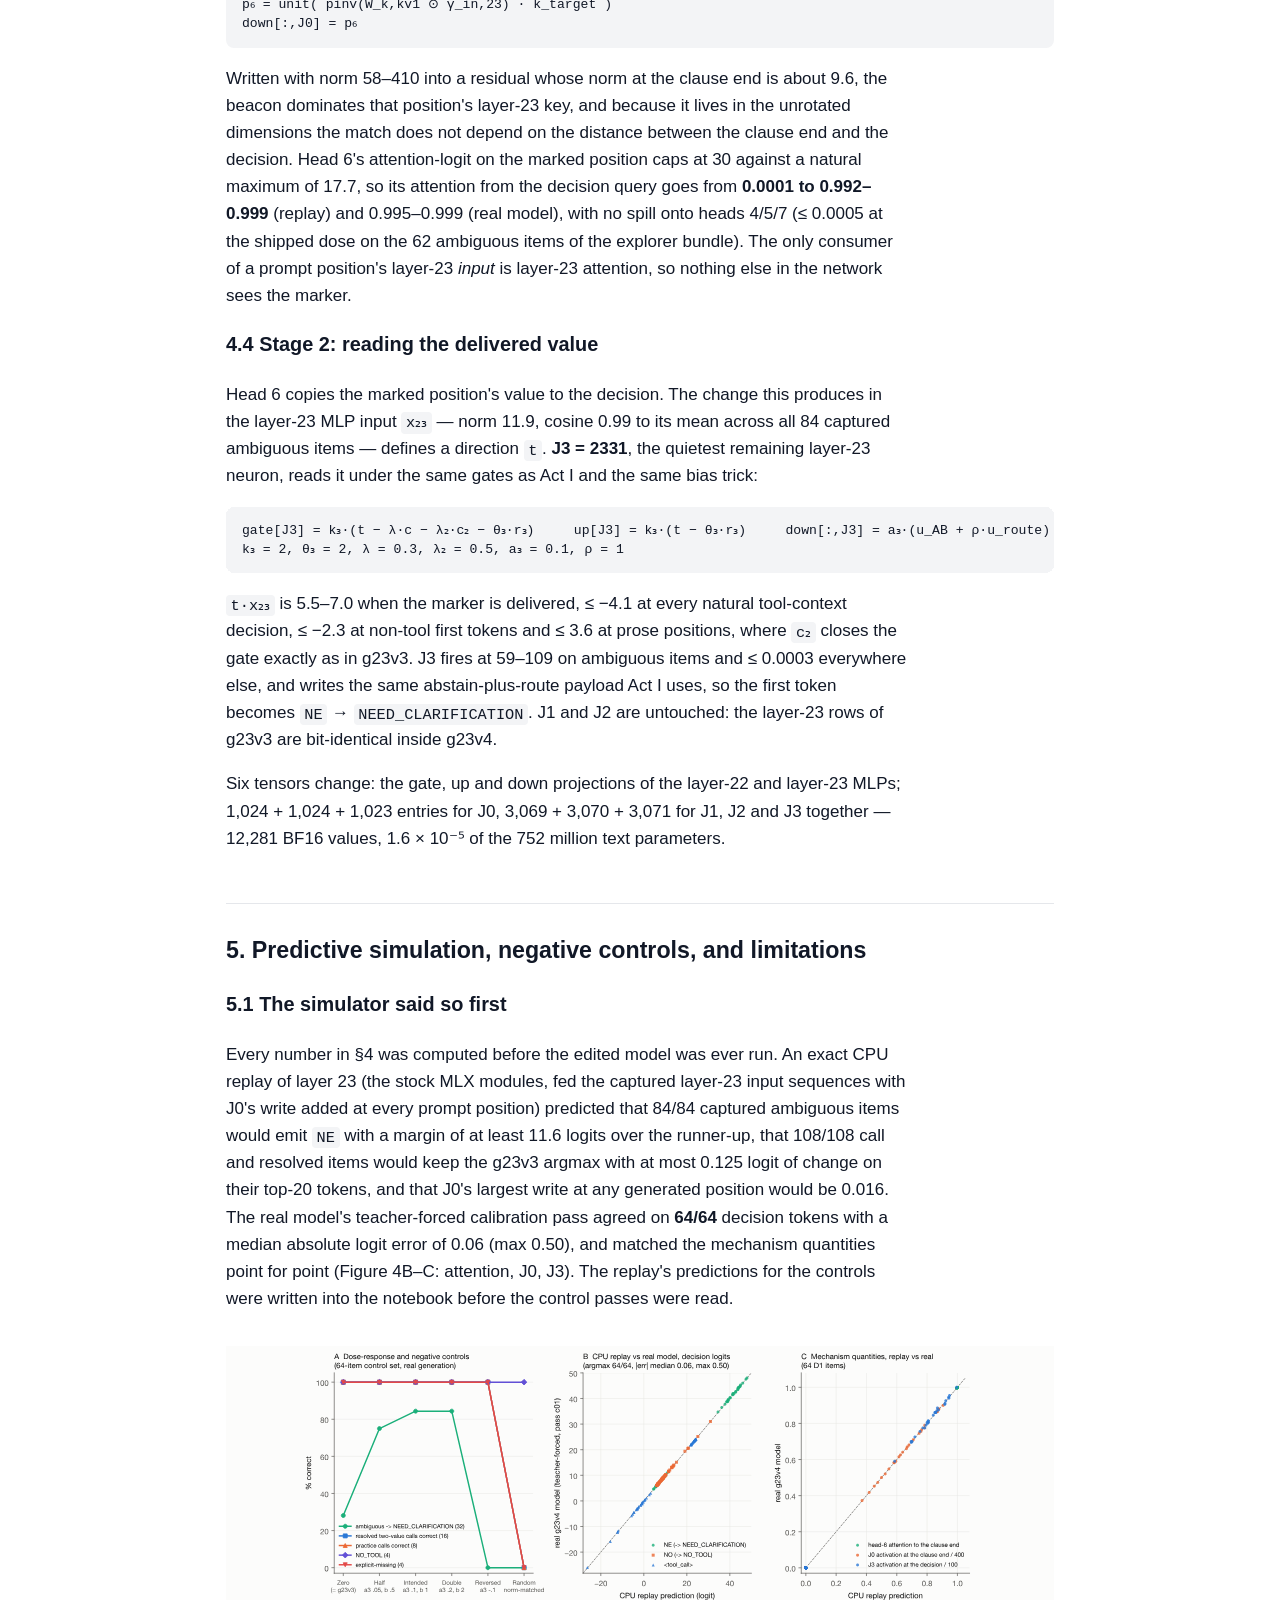
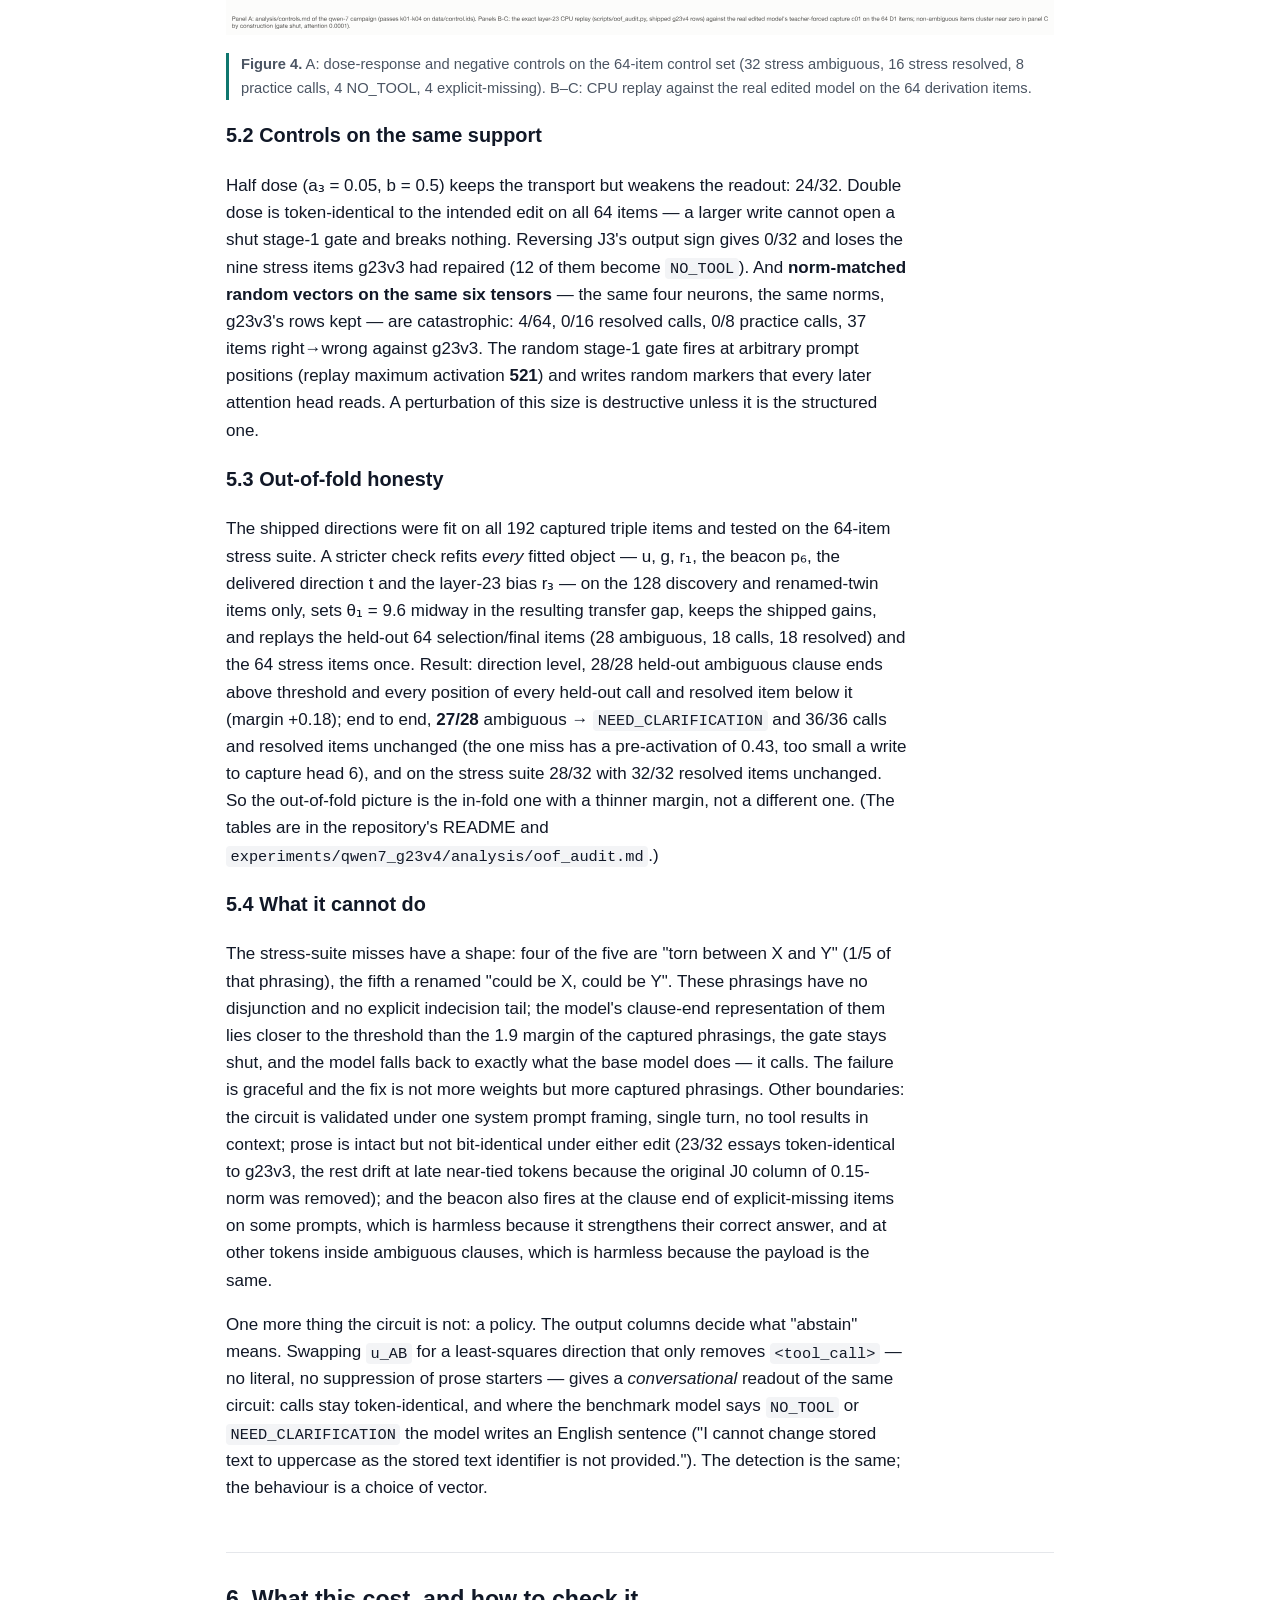
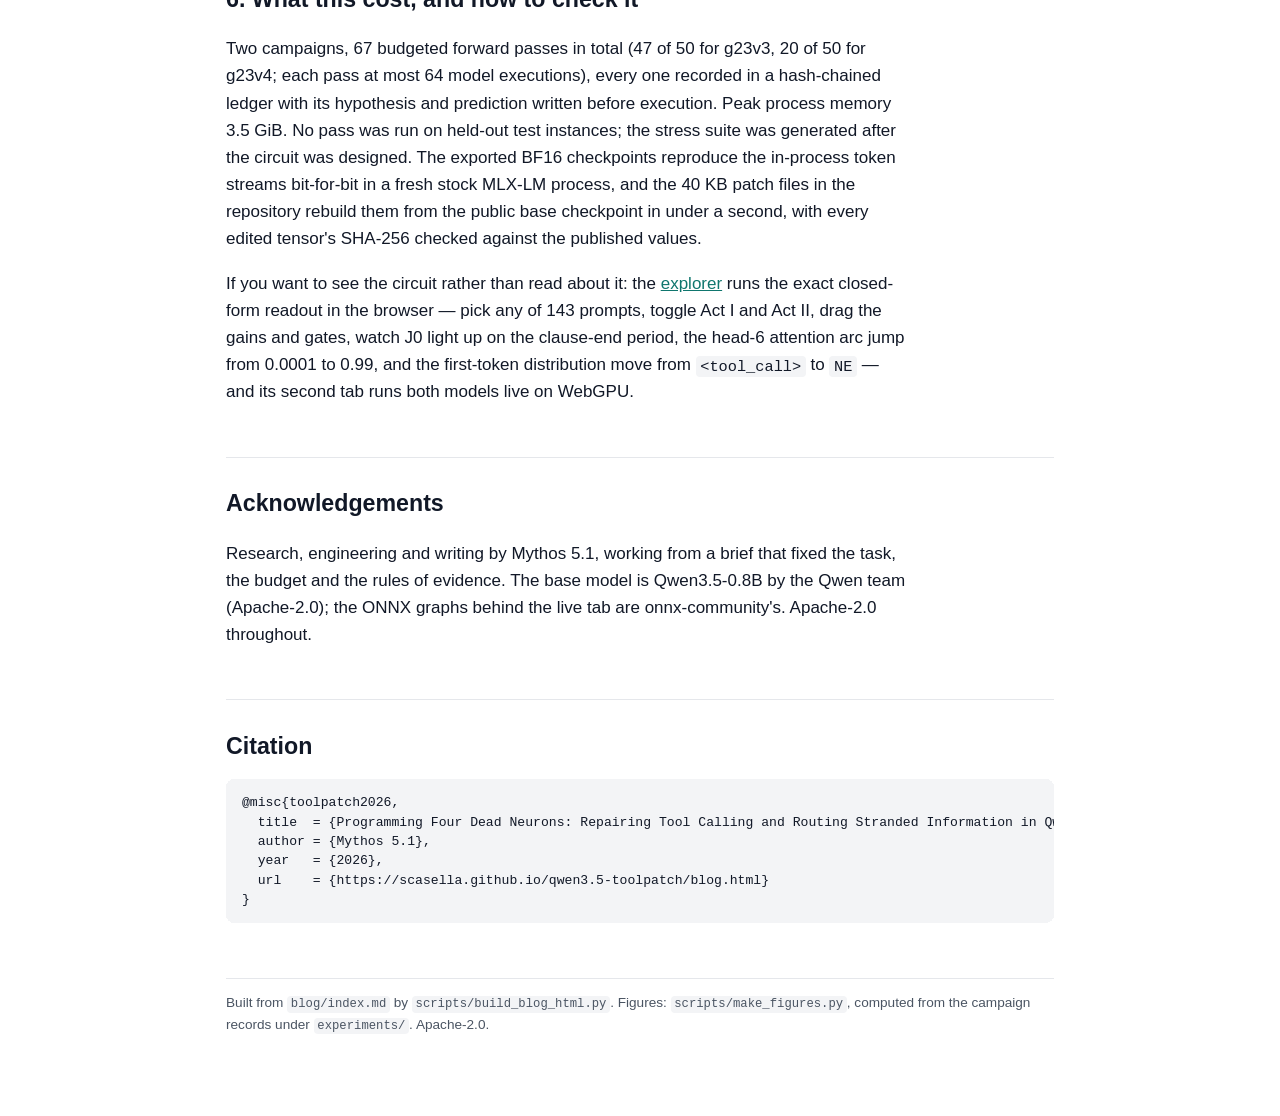
==== commit 3b2eb31e: "Unified release: g23v3 + g23v4 (four-neuron, two-layer tool-calling circuit for Qwen3.5-0.8B) Standa" ====
--- a/docs/blog.html
+++ b/docs/blog.html
@@ -3,8 +3,8 @@
 <head>
 <meta charset="utf-8">
 <meta name="viewport" content="width=device-width, initial-scale=1">
-<title>Rewiring Two Dead Neurons: Fixing Trigger-Happy Tool Calling in Qwen3.5-0.8B Without Training</title>
-<meta name="description" content="A two-neuron, 6,142-parameter closed-form weight edit to the last MLP layer of Qwen3.5-0.8B repairs semantic tool calling without training; what it fixes, how it was found, and what it cannot do.">
+<title>Programming Four Dead Neurons: Repairing Tool Calling and Routing Stranded Information in Qwen3.5-0.8B Without Training</title>
+<meta name="description" content="Two closed-form weight edits of Qwen3.5-0.8B, built without training: a two-neuron layer-23 readout that repairs trigger-happy tool calling (g23v3), and a four-neuron, two-layer circuit that routes a stranded ambiguity feature from the user's clause to the decision token through an unchanged attention head (g23v4). 12,281 weights, 0.0016% of the model.">
 <style>
 :root{--ink:#111827;--muted:#4b5563;--rule:#e5e7eb;--accent:#0f766e;--bg:#ffffff;--code:#f3f4f6;--quote:#f8fafc}
 @media (prefers-color-scheme:dark){:root{--ink:#e5e7eb;--muted:#9ca3af;--rule:#374151;--accent:#5eead4;--bg:#0b1220;--code:#111827;--quote:#0f172a} img{background:#fff;border-radius:6px;padding:6px}}
@@ -30,282 +30,96 @@
 </head>
 <body>
 <main>
-<h1 id="rewiring-two-dead-neurons-fixing-trigger-happy-tool-calling-in-qwen35-08b-without-training">Rewiring Two Dead Neurons: Fixing Trigger-Happy Tool Calling in Qwen3.5-0.8B Without Training</h1>
-<p><em>How an AI agent diagnosed a missing inhibition circuit in Qwen3.5-0.8B and hand-wired a 2-neuron SwiGLU AND-gate in Layer 23 (0.00082% of weights) on an M4 Pro MacBook.</em></p>
-<p><strong>Stephen Casella (scasella) and Mythos 5.1, November 4, 2026.</strong></p>
-<blockquote>
-<p><strong>Interactive companion:</strong> <a href="https://scasella.github.io/qwen3.5-toolpatch/">two-neuron circuit explorer and in-browser WebGPU runner</a> — pick any benchmark prompt, drag the circuit's four parameters and watch the exact first-token readout; or run both models live on your own GPU. Code, data and the edited checkpoint: <a href="https://github.com/scasella/qwen3.5-toolpatch">github.com/scasella/qwen3.5-toolpatch</a> · <a href="https://huggingface.co/scasella91/Qwen3.5-0.8B-toolpatch-g23v3">huggingface.co/scasella91/Qwen3.5-0.8B-toolpatch-g23v3</a></p>
-</blockquote>
-<p><strong>TL;DR.</strong> <code>Qwen/Qwen3.5-0.8B</code> emits <code>&lt;tool_call&gt;</code> on almost every request made while a <code>&lt;tools&gt;</code> block is in the system prompt, including requests to <em>explain</em> an operation and requests whose required argument is explicitly <em>missing</em> (it writes the literal string <code>not provided</code> into the slot). We traced the failure to a <strong>missing inhibition</strong>, not a spurious excitation: the model linearly represents "this is an explanation request" (d′ ≈ 10–11) and "the required value is missing" (d′ ≈ 10) in its middle layers, but never wires either representation to the output. We then <strong>re-purposed two near-dead neurons of the last MLP layer</strong> into a gated quadratic readout that does the wiring: 6,142 BF16 entries, three tensors, one layer, every number computed in closed form from captured activations and the weights, <strong>zero gradient steps</strong>. On 192 paired tool-context prompts the edited model goes from 68 to 155 correct (lenient scoring; 30 → 118 strict) with 87 wrong→right and <strong>0 right→wrong</strong>, keeps every valid tool call, and leaves 32 short non-tool answers and 32 128-token prose answers intact. The method cannot fix what the backbone does not compute: ambiguous "either X or Y" requests stay at 0/30, and a probe for that concept never exceeds d′ ≈ 3 at any layer. Everything ran on one Apple M4 Pro laptop in about three hours, under a hash-chained ledger of 47 budgeted forward-pass runs.</p>
-<p>This post is modeled on MIT CSAIL's <a href="https://rikiyat.github.io/blog/weight-space-programming/"><em>Sparks of Weight-Space Programming</em></a> (Takehi, Teoh, Zhang and Khattab, November 2026), which showed an LLM reading and editing network weights without an optimizer and, in its headline experiment, fixing reasoning loops in the same Qwen3.5-0.8B by subtracting one direction from 64 output columns in two MLP layers (131,072 weights, 0.016%). Our edit is a different kind of object: instead of <em>removing</em> a direction, it <em>adds</em> a small circuit, and it is roughly twenty times smaller. Like that post, this is a blog post with early results, not a peer-reviewed paper. The benchmark is synthetic, and every caveat in Section 5 is load-bearing.</p>
-<figure><img alt="Figure 1" src="figures/fig1_headline_results.svg"></figure>
-<p class="caption"><strong>Figure 1.</strong> <em>Left:</em> paired lenient accuracy of the unedited model and the final edit <code>g23v3</code> on the five tool-context sets (practice, held-out selection families, two halves of a renamed-tools set with fresh function and argument names, and a proxy for the final-split families never used in localization), plus the two things the edit must not change: the 72 valid tool calls in those sets (68 correct before and after, 71 of 72 token-identical) and 32 non-tool prose questions (16 used to derive one gate direction, 16 fresh; all 32 intact). <em>Right:</em> the same two neurons loaded with other directions on the 64 practice items. Norm-matched random Gaussian directions give zero repairs (seed 13 breaks 12 valid calls); the reversed-sign edit gives zero repairs. Every bar is read from the per-run JSON in <code>runs/</code> by <code>scripts/make_blog_figures.py</code>.</p>
-<h2 id="1-the-problem-trigger-happy-small-models">1. The problem: trigger-happy small models</h2>
-<p>Give a 0.8B instruction model a <code>&lt;tools&gt;</code> declaration and a system prompt that says "use the available tools when needed; reply exactly <code>NO_TOOL</code> for a request requiring no tool; reply exactly <code>NEED_CLARIFICATION</code> if required information is missing or ambiguous", then ask it to <em>explain</em> what an operation does. It calls the tool. Ask it to run an operation whose required argument the request explicitly says is "not provided". It calls the tool, with the string <code>not provided</code> as the argument value. Our practice set has 64 items in 18 task families (half with opaque function and argument names, with distractor notes and three request phrasings): 24 required calls, 20 explanation requests, 20 missing-or-ambiguous requests. The baseline numbers are:</p>
-<table>
-<thead>
-<tr>
-<th>class (practice, n = 64)</th>
-<th>correct, lenient</th>
-<th>what the model does</th>
-</tr>
-</thead>
-<tbody>
-<tr>
-<td>required call (24)</td>
-<td>24/24 (strict 7/24: 17 add the optional default <code>detail=brief</code>)</td>
-<td>24 calls</td>
-</tr>
-<tr>
-<td>explanation → <code>NO_TOOL</code> (20)</td>
-<td>0/20</td>
-<td>18 false <code>&lt;tool_call&gt;</code>, 2 prose explanations</td>
-</tr>
-<tr>
-<td>missing/ambiguous → <code>NEED_CLARIFICATION</code> (20)</td>
-<td>0/20</td>
-<td>20 false <code>&lt;tool_call&gt;</code>: 9 write the literal <code>not provided</code> as an argument value (one into an integer slot), the 10 ambiguous items silently pick one of the two offered values, and one calls the wrong function with an identifier lifted from the distractor note</td>
-</tr>
-</tbody>
-</table>
-<p>Across all 192 tool-context items (practice + selection + renamed + final-split proxy), explanation requests are 0/60 and clarification requests are 0/60. The valid calls are fine (68/72 lenient), so this is not a model that cannot call tools. It is a model that cannot <em>not</em> call them.</p>
-<p>The failure is a first-token decision. At the decision position (the newline after the empty <code>&lt;think&gt;&lt;/think&gt;</code> block that the template emits with thinking disabled), <code>&lt;tool_call&gt;</code> leads <code>NO</code> by 2–15 logits on every one of the 40 non-call items, and <code>NO</code> leads <code>NE</code> (by up to 5 logits) on 38 of them. Once the first token of a literal is forced, the rest follows with log-probability ≈ 0 (<code>NO</code>→<code>_TOOL</code>, <code>NE</code>→<code>ED</code>→<code>_CL</code>→<code>AR</code>→<code>IFICATION</code>). Whatever we do, it has to move exactly one logit margin at exactly one position, and it must not move it on the 72 prompts that <em>should</em> call a tool.</p>
-<p>The obvious shortcuts are wrong. Globally suppressing <code>&lt;tool_call&gt;</code> breaks every real call. Prompt engineering is not available in the evaluation protocol (one fixed system prompt, no format examples). And "just fine-tune it" is the question this post is trying to avoid: can the fix be <em>written</em> rather than <em>trained</em>, and can it be small enough to audit entry by entry?</p>
-<p>Protocol for everything below: the official chat template with native <code>&lt;tools&gt;</code>, <code>enable_thinking=False</code>, greedy decoding, at most 128 new tokens, context ≤ 2048, one fixed system prompt. <em>Lenient</em> scoring is semantic correctness with an omitted optional default treated as equal to the explicit default; <em>strict</em> additionally forbids extra arguments. We always report both; the decision mechanism is identical under both.</p>
-<h2 id="2-diagnosis-and-the-surprise-in-direct-logit-attribution">2. Diagnosis, and the surprise in direct logit attribution</h2>
-<p>The campaign had a budget of 50 forward-pass runs of at most 64 prompts each, every one pre-registered with a hypothesis and a prediction in <code>notes.md</code> and charged to a hash-chained ledger. The first five (<code>p01</code>–<code>p05</code>) were spent on diagnosis:</p>
+<h1 id="programming-four-dead-neurons-repairing-tool-calling-and-routing-stranded-information-in-qwen35-08b-without-training">Programming Four Dead Neurons: Repairing Tool Calling and Routing Stranded Information in Qwen3.5-0.8B Without Training</h1>
+<p><em>How Mythos 5.1 diagnosed a missing inhibition and a positional attention bottleneck in Qwen3.5-0.8B — and hand-wired a 4-neuron, 2-layer circuit (0.0016% of weights) on an M4 Pro MacBook.</em></p>
+<p>Research agent: Mythos 5.1. Hardware: one Apple M4 Pro (24 GB unified memory), MLX-LM 0.32.2, BF16 weights. Code, data, hash-chained ledgers and the two lab notebooks: <a href="https://github.com/scasella/qwen3.5-toolpatch">github.com/scasella/qwen3.5-toolpatch</a>. Weights: <a href="https://huggingface.co/scasella91/Qwen3.5-0.8B-toolpatch-g23v4">scasella91/Qwen3.5-0.8B-toolpatch-g23v4</a> (and <a href="https://huggingface.co/scasella91/Qwen3.5-0.8B-toolpatch-g23v3">g23v3</a>). Interactive companion: the <a href="index.html">four-neuron circuit explorer</a> (runs the exact closed-form circuit in your browser, no download) and its live WebGPU tab.</p>
+<h2 id="1-introduction-and-headline-results">1. Introduction and headline results</h2>
+<p>There are two ways to change what a language model does by editing its weights. The first is <em>unconditional global steering</em>: find a direction in the residual stream that correlates with a behaviour, and add or remove it everywhere (the "abliteration" family does this with refusal). It is cheap and it works, in the sense that the behaviour moves; it also moves on every prompt, because nothing in the edit asks whether the behaviour was appropriate. The second is <em>conditional circuit construction</em>: find the evidence the model already computes, find a place where it is read, and wire a small piece of logic that fires only when that evidence is present. The second is harder, because the evidence has to be where you need it, and because the model does not come with a bias term you can set.</p>
+<p>This post is the story of doing the second thing twice on the same model, with the same constraints: no gradients, no optimizer, no LoRA, no fitting to target outputs; only closed-form linear algebra on activations captured from a budget of forward passes, and a hard cap of 0.05% of the weights, eight tensors, three layers. The model is <code>Qwen/Qwen3.5-0.8B</code> (24 layers, width 1,024, SwiGLU MLPs of width 3,584, six full-attention layers among eighteen linear-attention layers, tied unembedding), run in BF16 with greedy decoding on a laptop.</p>
+<p>The task is semantic tool calling under a fixed system prompt: <em>call the tool when a request needs it; reply exactly <code>NO_TOOL</code> when it does not; reply exactly <code>NEED_CLARIFICATION</code> when a required value is missing or ambiguous</em>. The base model is trigger-happy: on 192 benchmark items spanning five cohorts (practice, held-out selection families, two renamed-identifier sets, a final-split proxy) it gets 68 right. It makes every required call (68/72) and almost nothing else: 0/60 explanation requests, 0/30 explicitly-missing values, 0/30 unresolved two-value requests (<code>either "X" or "Y", with no preference specified</code>) — it just calls, picking one value.</p>
+<figure><img alt="Figure 1" src="figures/fig1_progression_overview.svg"></figure>
+<p class="caption"><strong>Figure 1.</strong> Base → g23v3 → g23v4 on the 192 benchmark tool items (A), the held-out 64-item Ambiguity Stress Suite (B) and the reversed / random controls on the same six tensors (C). Non-tool cohorts (not drawn): 32 short regression answers token-identical, 32 free-form 128-token essays intact, under both edits.</p>
+<p>Two edits, built in two campaigns:</p>
 <ul>
-<li><code>p01</code> baseline generation on practice (the table above).</li>
-<li><code>p02</code>/<code>p03</code> teacher-forced captures at the decision position for 60 token-length-matched <em>teacher triples</em> (call / explanation / missing, each in an original and a renamed-names twin, all six prompts in a group having identical token length) and for the 64 practice items: every residual stream (25 × 1024), every MLP activation (24 × 3584), the layer-23 attention inputs, and the full logits.</li>
-<li><code>p04c</code>/<code>p05</code> all-position captures of the final-layer MLP input (the thing a layer-23 neuron actually sees) for every prompt and every generated token of the gold continuation.</li>
+<li><strong>g23v3</strong> (Act I) re-purposes two near-dead neurons of the last MLP layer into a gated readout. It takes the 192 items from <strong>35.4% to 80.7%</strong> (68 → 155), repairs 59/60 explanation requests and 28/30 explicit-missing requests, keeps all 72 required calls token-identical, and leaves 128-token prose intact. 6,142 BF16 entries, three tensors, one layer. It repairs <strong>0/30</strong> of the ambiguous "either X or Y" requests.</li>
+<li><strong>g23v4</strong> (Act II) keeps g23v3 bit-for-bit and adds a second stage: one near-dead neuron in layer 22 that detects an <em>unresolved</em> alternative at the user's clause end and writes a beacon into the residual stream; one unchanged attention head in layer 23 that carries the beacon to the decision token; one more near-dead layer-23 neuron that reads it. It takes the 192 items to <strong>96.4%</strong> (185): +117 items wrong→right against the base model, <strong>0</strong> right→wrong, 100% on the selection and final-split families, 30/30 on the ambiguous items, with every other stream token-identical to g23v3. On a 64-item Ambiguity Stress Suite built after the circuit was designed (new families, renamed tools, six phrasings never captured), it goes 0/32 (base) and 9/32 (g23v3) to <strong>27/32</strong>, while all 32 contrastive <em>resolved</em> two-value calls ("use X rather than Y") stay token-identical. 12,281 BF16 entries in total — <strong>0.0016% of the weights</strong>, six tensors, two layers, four neurons.</li>
 </ul>
-<p>Two forward-pass runs were lost to a memory guard that fired because a sibling campaign shared the machine; the ledger records them as charged.</p>
-<p><strong>Looking for culprits.</strong> The natural hypothesis for "the model calls tools too eagerly" is that some neurons push <code>&lt;tool_call&gt;</code> when they should not. Direct logit attribution answers this exactly: at the decision position, the contribution of MLP neuron <em>j</em> of layer <em>l</em> to the <code>&lt;tool_call&gt;</code> − <code>NO</code> margin is its activation times <code>down_proj[:, j]</code> projected through the final RMSNorm and the tied unembedding, so we can rank all 24 × 3584 = 86,016 neurons by how much <em>more</em> they push the call on non-call items than on real calls. The answer is: nobody does. The largest non-call-selective pusher in the entire network is worth <strong>+0.20 logits</strong> (layer 22, neuron 1110). The call push is real (layers 14–23 write the margin; the layer-23 MLP alone adds 1–3 logits), but it is a distributed, class-independent prior: explanation requests receive almost the same push as real calls. There is nothing to ablate. The bug is not a spurious excitation. It is a <strong>missing inhibition</strong>.</p>
-<p><strong>Looking for the missing evidence.</strong> If the model does not inhibit the call, does it at least <em>know</em> it should? We took the difference of class means on the teacher triples, at every layer, and scored each practice item by its projection on that direction, reporting the separability d′ (difference of class means over pooled standard deviation) on the practice set, never on the set the direction came from.</p>
-<figure><img alt="Figure 2" src="figures/fig2_layer_separability.svg"></figure>
-<p class="caption"><strong>Figure 2.</strong> Per-layer separability of the three concepts the fix needs, scored per item on the 64 practice prompts using directions derived on the 60 teacher prompts. <strong>A</strong> (teal): "explanation request" vs. "complete call" in the residual stream is d′ ≈ 10–11 from layer 12 onward (11.4 at layer 16, 10.6 in the stream entering the edited layer, 6.8 at the final-norm input) with zero overlapping practice items; the dotted curve reads the same contrast in MLP activation space (top-64 neurons by teacher d′) and reaches 13.9 at layer 14. <strong>B</strong> (purple): "required value explicitly missing" vs. "explanation" peaks at d′ = 12.0 at layer 12 and is above 7 from layers 10–13, then fades to ≈ 2.5 by layer 20; the model's own output never uses it (the <code>NE</code> − <code>NO</code> margin is ≈ −2 for both classes). <strong>C</strong> (orange): "ambiguous, two candidate values" vs. "complete call", which has no teacher items and is therefore scored by a leave-one-out difference of means within practice, never exceeds d′ = 3.2 at any layer. Layer 0 (token embeddings, identical across the matched prompts) is omitted.</p>
-<p>So the representation of "you should abstain" exists, cleanly, in the second half of the network, and the representation of "and specifically because something is missing" exists in the first half and is still linearly readable later. What is missing is the last step: a readout that turns those features into logits. That is a job description for a neuron.</p>
-<h2 id="3-why-layer-23-and-why-two-dead-neurons">3. Why layer 23, and why two dead neurons</h2>
-<p>Three facts fixed the design.</p>
-<p><strong>Residual norm growth.</strong> The RMS of the residual stream at the decision position grows from 0.07 after layer 14 to 0.38 entering the final norm (0.10 at layer 16, 0.20 at layer 20, 0.29 at layer 23). Moving the output margin by the ≈ 15 logits that the worst non-call items need corresponds to a write of order 4 in pre-final-norm residual units. A mid-layer write of that size would exceed the entire residual norm at layers 12–16 (≈ 2.2) and then be reprocessed by nine more layers of attention and MLP; it would also enter every downstream key/value and recurrent-state cache at that position. A write from the <strong>layer-23 MLP</strong> is scaled exactly once (by the final RMSNorm) and, because every downstream cache is built from the layer <em>input</em>, changes nothing but the logits at the position where it fires. This is also what makes the edit cheap to reason about: no attention head ever sees it.</p>
-<p><strong>Dead neurons are free real estate.</strong> Among the 3,584 neurons of the layer-23 MLP, some never do anything measurable. Neurons <strong>J1 = 3468</strong> and <strong>J2 = 3421</strong> have a maximum absolute activation of 0.25 at every one of the 76,154 captured positions (prompts, decision tokens, literal continuations, tool-call bodies, prose). Replacing their input rows and output columns removes a contribution that the exact simulator confirms is negligible everywhere, and costs no capacity the model was using.</p>
-<p><strong>SwiGLU gives you an AND gate for free.</strong> A SwiGLU neuron computes <code>SiLU(gate·x) · (up·x)</code>, then writes <code>down[:, j]</code> times that scalar into the residual. Programming all three of its weight vectors at once gives a tiny program:</p>
-<pre><code>gate_proj[J1, :] = k · (s − λ·c − λ₂·c₂)      up_proj[J1, :] = k · s        down_proj[:, J1] = a₁ · u_AB
-gate_proj[J2, :] = k · (s − λ·c − λ₂·c₂)      up_proj[J2, :] = k_r · r      down_proj[:, J2] = a₂ · (u_NE − u_NO)
-
-act_J1(x) = SiLU(k·(s − λc − λ₂c₂)·x) · (k·s·x)    ≈ k²(s·x)²  at a tool-context decision position with s·x &gt; 0,  ≈ 0 elsewhere
-act_J2(x) = SiLU(k·(s − λc − λ₂c₂)·x) · (k_r·r·x)  a signed route (NEED_CLARIFICATION vs. NO_TOOL), behind the same gate
-
-k = 2,  k_r = 1,  a₁ = a₂ = 1,  λ = 0.3,  λ₂ = 0.5        (edits/g23v3.spec.json)
+<p>The same closed-form CPU simulator that designed each edit predicted the real edited model's decision token on 64/64 calibration items (median logit error 0.06), and predicted the direction of every dose and random control before it was run. The rest of this post is how the two circuits were found, why the first one could not solve the ambiguity problem, where the missing information turned out to live, and the three small mathematical tricks that let a second stage reach it without touching a single attention weight.</p>
+<h2 id="2-act-i-g23v3-a-missing-inhibition-and-the-two-neuron-layer-23-swiglu-gate">2. Act I (g23v3): a missing inhibition and the two-neuron layer-23 SwiGLU gate</h2>
+<h3 id="21-direct-logit-attribution-finds-no-culprit">2.1 Direct logit attribution finds no culprit</h3>
+<p>The natural first hypothesis for a model that calls tools when it should not is that some component <em>pushes</em> for <code>&lt;tool_call&gt;</code> on the wrong prompts. Direct logit attribution of every MLP neuron in the model — 24 layers × 3,584 = <strong>86,016 neurons</strong> — to the <code>&lt;tool_call&gt;</code>-minus-<code>NO</code> logit margin at the decision position (the <code>\n\n</code> after the empty <code>&lt;/think&gt;</code> block) found nothing of the kind. The call push is distributed and class-independent: layers 14–23 write it (layer 20's block alone adds 5–6 logits), and explanation requests receive almost the same push as genuine calls. No neuron is selective for the mistake. The failure is a <strong>missing inhibition</strong>, not a spurious excitation: the model has not learned to <em>stop</em>.</p>
+<h3 id="22-the-evidence-exists-and-it-is-still-present-at-the-last-layer">2.2 The evidence exists, and it is still present at the last layer</h3>
+<p>Teacher-forced captures of the residual stream at the decision position showed that the information the model fails to use is there. An "explanation request" direction (difference of class means, fit on a separate teacher set) separates NO_TOOL items from calls with leave-one-family-out d′ ≈ 10–12 across layers 10–18 (Figure 2A, blue), with zero overlapping practice items, and it is still linearly present in the residual entering layer 23. The clarify-vs-explain distinction (whether to say <code>NEED_CLARIFICATION</code> rather than <code>NO_TOOL</code>) is clean at layers 8–13 and still readable at the layer-23 MLP input, though the model's own output never uses it: <code>NE</code> trails <code>NO</code> by about two logits for both classes. "Required value explicitly missing" is separable but entangled with the explanation feature (d′ ≈ 4 against calls on its own). And the ambiguous "either X or Y" items looked, at the decision position, exactly like complete calls — more on that in §3.</p>
+<h3 id="23-why-the-last-layer-and-why-swiglu-is-an-and-gate">2.3 Why the last layer, and why SwiGLU is an AND gate</h3>
+<p>Where should the inhibition be written? The residual RMS grows from 0.07 at layer 14 to 0.38 at layer 24. A mid-layer write large enough to move the output by ~15 logits would exceed the local residual norm and be reprocessed by nine more layers, and it would pollute every later position through the KV cache. A layer-23 MLP write is scaled exactly once by the final RMSNorm, and because the attention keys and values of layer 23 are built from the layer's <em>input</em>, a change to the MLP's output affects the logits at its own position only. So the readout goes into the last MLP.</p>
+<p>A SwiGLU neuron computes <code>silu(gate·x) · (up·x)</code> and writes <code>down</code> times that scalar. The product is bilinear: the neuron fires only when <em>both</em> projections are large. That makes a single neuron a three-way AND gate if you let the gate read a conjunction. Two neurons that are near-dead everywhere (max |activation| ≤ 0.25 at every captured position) were re-purposed: <strong>J1 = 3468</strong> and <strong>J2 = 3421</strong>. With <code>x</code> the layer-23 MLP input, <code>s</code> the abstain feature, <code>r</code> the clarify-vs-explain feature, <code>c</code> a tool-context feature and <code>c₂</code> a generated-position feature:</p>
+<pre><code>gate[J1] = gate[J2] = k·(s − λ·c − λ₂·c₂)        k = 2, λ = 0.3, λ₂ = 0.5
+up[J1]   = k·s          down[:,J1] = u_AB         (removes &lt;tool_call&gt;; raises NO and NE; keeps I / To / The down)
+up[J2]   = k_r·r        down[:,J2] = u_NE − u_NO   (NEED_CLARIFICATION over NO_TOOL)
 </code></pre>
-<p>Here <em>x</em> ∈ ℝ¹⁰²⁴ is the layer-23 MLP input (the post-attention RMSNorm output) and the directions are:</p>
-<ul>
-<li><strong>s</strong>, the <em>abstain</em> feature: the unit difference of class means (abstain − call) in the residual stream after layer 18 on the teacher set, orthogonalized against the end-of-literal and first-continuation signatures (so the readout is quiet right after it has emitted a literal) and against <code>μ_call + 0.5·(μ_abstain − μ_call)</code> so that its zero crossing sits midway between the call cluster and the clear-abstain cluster.</li>
-<li><strong>r</strong>, the <em>route</em> feature: the unit difference of means (clarify − explain) after layer 14, orthogonalized against the midpoint of the two clusters.</li>
-<li><strong>c</strong>, the <em>tool-context</em> gate term: unit(ortho(mean non-tool first-token <em>x</em> − mean tool-context decision <em>x</em>, mean tool-context decision <em>x</em>)). <code>c·x</code> is −2.5…3.7 at tool-context decision positions and 17.9…24.7 at the first token of a prompt with no tools declared.</li>
-<li><strong>c₂</strong>, the <em>generated-position</em> gate term: the same construction with the mean over every captured generated position. <code>c₂·x</code> is −2.0…2.9 at tool-context decision positions, ≥ 9.3 (1st percentile) at literal continuations, ≥ 12.4 inside tool calls, ≥ 10.1 at explanatory prose in tool contexts and ≥ 6.8 (1st percentile; minimum 3.3) at the model's own prose answers to non-tool questions.</li>
-<li><strong>u_AB</strong> and <strong>u_NE − u_NO</strong>, the <em>output</em> directions: minimum-norm least-squares vectors in pre-final-norm residual space (rows <code>E_t ⊙ γ_final</code>) with unit logit effect (+1 <code>NO</code>, +1 <code>NE</code>, −1 <code>&lt;tool_call&gt;</code>, −0.5 on the prose starters <code>I</code>, <code>To</code>, <code>The</code>) resp. (+1 <code>NE</code>, −1 <code>NO</code>), and <strong>zero effect on 39 competitor tokens</strong> (<code>I To The No None Based This Since Select &lt; &lt;think&gt; Please NOT no Not Need Sure Here Okay You It Yes 1 \n &lt;|im_end|&gt; _TOOL ED &lt;|endoftext|&gt; Hello Certainly Let For In If We A As There Of</code>).</li>
-</ul>
-<p>The quadratic form is deliberate. A linear readout <code>SiLU(gate·x)·(up·x)</code> with a position selector in the gate and the signed feature in the up-projection cannot carry a bias, leaks about 20% at continuation positions, and flips one genuinely odd borderline call (an interval request whose lower bound exceeds its upper bound; the model's abstain feature is mildly positive there, which is sensible). Squaring the feature keeps that call (its margin stays ≥ 1.26 logits in simulation) while giving the clear abstentions activations of 7–150, enough to swing the margin by the required tens of logits after the final norm.</p>
-<figure><img alt="Figure 3" src="figures/fig3_two_neuron_circuit.svg"></figure>
-<p class="caption"><strong>Figure 3.</strong> <em>Left:</em> the two re-purposed neurons as a circuit. Both share one gate; J1 squares the abstain feature and writes "+NO +NE −tool_call", J2 multiplies the gate by the signed route feature and writes "+NE −NO". <em>Right:</em> every captured layer-23 MLP input, projected on <code>s</code> (horizontal) and on the gate-closing terms <code>0.3·c + 0.5·c₂</code> (vertical). The gate pre-activation is <code>2·(s·x − 0.3·c·x − 0.5·c₂·x)</code>, so the gate is open below the dashed diagonal. Decision tokens that should abstain (teal, n = 70) sit in the open region with <code>s·x</code> up to 5.9; decision tokens of valid calls (grey squares, n = 44) have <code>s·x ≤ 0.26</code> and stay closed; the first token of prompts without tools (orange diamonds, n = 32) is pushed far up by <code>c</code>; every generated position (purple: inside tool calls, after a literal, prose in tool contexts, the model's own non-tool prose; 1,880 of the 4,838 positions, randomly subsampled) is pushed up by <code>c₂</code>. The simulated |activation| is 0.00 at every literal, in-call and non-tool first-token position and exceeds 1.0 at only 6 of 1,953 non-tool prose positions (maximum 2.3). The ambiguous items (hollow circles) sit among the calls: the gate is closed for them because <code>s</code> does not see them, which is Section 5.</p>
-<p>Changed entries: 2,047 in <code>gate_proj</code> + 2,047 in <code>up_proj</code> + 2,048 in <code>down_proj</code> (the two rows and columns, minus the entries that happened to round to the same BF16 value) = <strong>6,142 of 752,393,024</strong> text parameters, 8.2 × 10⁻⁶ = 0.00082%. Every direction is a difference of means, an orthogonalization or a least-squares solve on captured activations; nothing was fit to task outputs, and the simulator that chose the constants is under 90 lines of numpy.</p>
-<h2 id="4-the-engineering-story-v1-v2-g23v3-and-predictive-simulation">4. The engineering story: v1 → v2 → g23v3, and predictive simulation</h2>
-<p><strong>Simulate before you spend.</strong> Because the write lives in the last MLP, its effect on the logits at the decision position can be computed exactly on CPU from the captured MLP input <em>x</em>, the captured pre-final-norm residual, the final norm weights and the embedding matrix: remove the two neurons' original contribution, add the new one, renormalize, unembed. We built the first candidate (<strong>v1</strong>: <code>gate = k·s</code>, no context terms, output target ±1 on <code>NO</code>/<code>NE</code>/<code>&lt;tool_call&gt;</code> only) against this simulator and then spent one teacher-forced run (<code>p06</code>) to calibrate it: the real edited model's decision argmax agreed with the simulation on <strong>64/64</strong> practice items, with a median absolute logit error of <strong>0.06</strong> and a maximum of 0.38; inside tool calls no continuation token changed rank. v2 and v3 differ from v1 only in the gate direction and the output target, so they were taken straight to generation, where every simulated prediction (which items flip, which call is borderline, which non-tool prompt breaks at a given dose) was borne out.</p>
-<p><strong>v1 worked on the benchmark and failed outside it.</strong> On practice, v1 went 24 → 52 lenient with 28 wrong→right, 0 right→wrong and all 24 calls token-identical; selection 12 → 26; renamed 8 → 24 and 12 → 26. The controls behaved: a zero edit reproduced the baseline token for token (64/64), half dose 52, double dose 53 (with two post-literal <code>NENONONENE…</code> degenerations, the leakage ceiling), reversed sign 24 with zero repairs, norm-matched random directions 24 with zero repairs. Then we ran prompts with <strong>no tools declared</strong>. One instruction prompt ("Reply with exactly the word cedar24…") became <code>NENE</code>, which the simulation had flagged as the single highest abstain-feature value among non-tool prompts. Worse, on 16 prose questions v1 destroyed <strong>all 16</strong> answers: <code>NONENENENE…</code> from the first token. The abstain feature <code>s</code> is not specific to tool contexts. It stays positive while the model explains anything, and a quadratic readout with no bias happily fires on it for 128 tokens.</p>
-<p><strong>v2: a tool-context gate.</strong> Adding the context term (<code>gate = k·(s − 0.3·c)</code>) closes the gate at the first token of non-tool prompts (<code>c·x</code> ≥ 17.9 there), and adding −0.5 on the prose starters <code>I</code>/<code>To</code>/<code>The</code> to the output target raised the borderline call's margin from 1.44 to 2.05 and turned two weak explicit-missing items from degenerate prose into clean literals. v2 scored 24 → 53 on practice, 32/32 token-identical on the non-tool regression suite and 32/32 on a fresh-seed suite. It passed every tool-context clause of a selection rule that had been written into <code>notes.md</code> <em>before</em> any v2 result was read. But it still corrupted the prose: 1 of 16 long answers token-identical, 4 of 16 wrong, with <code>NO,NO,NO…</code> injected mid-essay. The decision-derived term <code>c</code> is small at <em>generated</em> positions (−0.6…7.9 in tool-context prose), and <code>s·x</code> stays positive throughout an explanation.</p>
-<p><strong>g23v3: a generated-position gate.</strong> One more capture (<code>p35</code>, the model's own prose answers to the 16 questions) gave the second term. <code>c₂</code> is the mean over <em>all</em> captured generated positions minus the tool-context decision mean, orthogonal to that mean, and it is ≥ 6.8 at 99% of non-tool prose positions while staying within ±3 at tool-context decisions. <code>gate = k·(s − 0.3·c − 0.5·c₂)</code> therefore opens only at the decision token of a tool-context prompt. The constant 0.5 is the largest that keeps the borderline inverted-interval call a call (its <code>c₂·x</code> is negative); larger values close the last six leaking prose positions and flip that call. g23v3 was then judged on 16 <em>fresh</em> prose questions never used in any derivation (16/16 intact), the original 16 (16/16), the fresh-seed non-tool suite (32/32 token-identical), and the full tool-context battery.</p>
-<figure><img alt="Figure 4" src="figures/fig4_v1_v2_v3_ablation.svg"></figure>
-<p class="caption"><strong>Figure 4.</strong> One non-tool prose question under the base model and the three candidates, greedy, 128 new tokens, red = literal-fragment tokens. v1 collapses on the first token. v2 starts clean and collapses after the first paragraph, once the model has settled into explaining (the <code>c</code> term no longer protects generated positions). g23v3 is token-identical to the base model. The same script verified that, for a question from the recorded fresh prose set (<code>prose2-07</code> in run <code>p36</code>, 16/16 intact), its base and g23v3 streams match the recorded ones token for token; the v1 and v2 traces were generated for this figure by <code>scripts/make_fig4_trace.py</code> with <code>demo_cli.py</code>'s machinery under the campaign protocol, not as budgeted passes, and are stored in <code>docs/figures/fig4_trace.json</code>.</p>
-<p>The final battery for g23v3, all paired on identical prompts:</p>
-<table>
-<thead>
-<tr>
-<th>set (n)</th>
-<th>lenient</th>
-<th>strict</th>
-<th>calls kept</th>
-<th>NO_TOOL</th>
-<th>NEED_CLAR.</th>
-<th>wrong→right / right→wrong</th>
-</tr>
-</thead>
-<tbody>
-<tr>
-<td>practice (64)</td>
-<td>24 → 52</td>
-<td>7 → 35</td>
-<td>24/24, all token-identical</td>
-<td>0 → 19 of 20</td>
-<td>0 → 9 of 20</td>
-<td>28 / 0</td>
-</tr>
-<tr>
-<td>selection, unseen families (32)</td>
-<td>12 → 27</td>
-<td>4 → 19</td>
-<td>12/12</td>
-<td>0 → 10 of 10</td>
-<td>0 → 5 of 10</td>
-<td>15 / 0</td>
-</tr>
-<tr>
-<td>renamed A (32)</td>
-<td>8 → 23</td>
-<td>6 → 21</td>
-<td>8/12 (4 wrong before and after)</td>
-<td>0 → 10 of 10</td>
-<td>0 → 5 of 10</td>
-<td>15 / 0</td>
-</tr>
-<tr>
-<td>renamed B (32)</td>
-<td>12 → 26</td>
-<td>10 → 25</td>
-<td>12/12</td>
-<td>0 → 10 of 10</td>
-<td>0 → 4 of 10</td>
-<td>14 / 0</td>
-</tr>
-<tr>
-<td>final-split proxy (32)</td>
-<td>12 → 27</td>
-<td>3 → 18</td>
-<td>12/12</td>
-<td>0 → 10 of 10</td>
-<td>0 → 5 of 10</td>
-<td>15 / 0</td>
-</tr>
-<tr>
-<td><strong>all tool-context (192)</strong></td>
-<td><strong>68 → 155</strong></td>
-<td><strong>30 → 118</strong></td>
-<td><strong>68/72</strong> (71/72 token-identical)</td>
-<td><strong>0 → 59 of 60</strong></td>
-<td><strong>0 → 28 of 60</strong></td>
-<td><strong>87 / 0</strong></td>
-</tr>
-<tr>
-<td>fresh non-tool short answers (32)</td>
-<td>28 → 28</td>
-<td>28 → 28</td>
-<td>—</td>
-<td>—</td>
-<td>—</td>
-<td>0 / 0, 32/32 token-identical</td>
-</tr>
-<tr>
-<td>non-tool prose, derivation set (16)</td>
-<td>16 → 16</td>
-<td></td>
-<td></td>
-<td></td>
-<td></td>
-<td>0 / 0, lengths 122.1 → 122.1 tokens</td>
-</tr>
-<tr>
-<td>non-tool prose, fresh (16)</td>
-<td>16 → 16</td>
-<td></td>
-<td></td>
-<td></td>
-<td></td>
-<td>0 / 0, lengths 127.9 → 128.0 tokens</td>
-</tr>
-</tbody>
-</table>
-<p>False calls over the 192 items fall from 114 to 33. The strict/lenient gap is the base model's pre-existing habit of adding the optional default argument; the edit neither fixes nor worsens it, and the strict transition counts are identical to the lenient ones. A fresh, stock <code>mlx_lm</code> process that loads the exported checkpoint (with no campaign code imported) reproduces the in-process token streams exactly, 32/32 original and 32/32 edited.</p>
-<h2 id="5-what-weight-space-editing-cannot-do-the-either-x-or-y-boundary">5. What weight-space editing cannot do: the "either X or Y" boundary</h2>
-<p>Twenty of the 60 clarification items are explicit: the request says the required value is "not provided". Thirty are <em>ambiguous</em>: the request offers two candidate values, <code>either "X" or "Y", with no preference specified</code>, and the correct behaviour is to ask. The edit repairs 28 of the 30 explicit items and <strong>0 of the 30 ambiguous ones</strong>. It was never going to repair them, and Figure 2 says why: at the output, ambiguous items are indistinguishable from complete calls (margins 12.6–14.8 vs. 13.9 for calls), and at every probed layer a leave-one-out probe for "two candidate values" tops out at d′ ≈ 3.2, against ≈ 10 for the two concepts the edit reads. Nothing in the 0.8B network represents "I was given two values for one slot" as a feature; the model simply picks one value and proceeds, and Figure 3 shows those items sitting inside the call cluster where <code>s</code> cannot see them.</p>
-<p>This is the general limit of the method. A readout edit can only surface a representation the backbone already computes. It can add the missing last step of a circuit; it cannot add the circuit. The same limit shows up softly elsewhere: weak-cue explanation requests ("Describe this operation now: <op>. <values>") mostly stay calls because the model itself barely represents them as explanatory (2 of 20 flipped in simulation), explicit-missing phrasings other than "not provided" are repaired only when the model represents them as missing, and one practice item that v2 repaired is not repaired by v3 because its <code>c₂·x</code> jitter lowers its gate value (it fails gracefully, with the same prose as the baseline).</p>
-<p>Two residual imperfections are worth stating plainly. Non-tool prose is not bit-identical (20 of 32 answers are; the rest diverge late into benign paraphrases, e.g. "Bacteria are single-celled euka…" → "Bacteria are prokaryotic cells.") because a few generated positions still carry activations up to ≈ 2 units, about 5 logits on <code>NO</code>/<code>NE</code>, enough to flip a near-tied word choice. And inside tool calls the readout is not perfectly silent at near-tied positions: one correct renamed call drops its explicit optional default (still correct under both scorings). The edit was validated under two system-prompt framings (<code>standard</code>, and <code>concise</code> for v2), not under framings with format examples, multi-turn conversations or tool results in context. The benchmark is synthetic; "0 right→wrong on 192 items" is a statement about this protocol, not about tool use in the wild.</p>
-<p><strong>A second boundary, found while building the browser demo: the readout does not survive 4-bit quantization of the backbone.</strong> The two neurons read directions that were fitted on the BF16 model's layer-23 input. In the community's 4-bit ONNX export of the same checkpoint (q4, MatMulNBits with 32-element blocks) that input has drifted on the same prompts to a cosine of 0.89 with the BF16 activations (eight practice items, two per class), the abstain gate's sign agrees with BF16 on only 5 of the 8, and on explanation prompts neuron 3468 fires at −0.5 to 5 where BF16 gives 36 to 79, so the quantized model keeps calling tools even with the exact edited rows in place. The fp16 export keeps the features (cosine 0.99, gate sign 8/8, neuron 3468 at 29 and 88 versus 37 and 79), which is why the <a href="https://scasella.github.io/qwen3.5-toolpatch/">interactive companion</a> runs the live comparison on an fp16 decoder rather than a 650 MB 4-bit one. A closed-form edit is a statement about one set of activations; quantizing the network underneath it moves the activations and can silently switch the circuit off (<code>scripts/export_webgpu_onnx.py --drift</code>).</p>
-<h3 id="51-the-same-circuit-with-a-conversational-readout">5.1 The same circuit with a conversational readout</h3>
-<p>The first practical question is whether the fix is tied to the benchmark's literals. <code>NO_TOOL</code> and <code>NEED_CLARIFICATION</code> are convenient to grade, but a local assistant should abstain in English. The circuit allows that directly: the detector lives in the input rows of neuron 3468 (gate = k(s − λc − λ₂c₂), up = k·s) and the behaviour in its output column (down[:, 3468] = u_AB), so the column can be changed without touching what the neuron reads. <code>apply_g23v3.py --mode conversational</code> (<code>variants/g23v3_conv</code>, <a href="https://github.com/scasella/qwen3.5-toolpatch/blob/main/scripts/make_conversational_variant.py">make_conversational_variant.py</a>) keeps every vector of g23v3 and replaces u_AB by the least-squares readout whose only target is −1 on <code>&lt;tool_call&gt;</code> (0 on the other 41 named tokens), at half gain, and silences the route neuron 3421. We tested it on the 96 practice and selection prompts under two prompts a deployment would actually use, a plain assistant prompt ("Use the available tools when a request needs one; otherwise answer in plain English") and no system prompt at all; every output is in <a href="https://github.com/scasella/qwen3.5-toolpatch/blob/main/docs/data/conversational_mode.json">conversational_mode.json</a>.</p>
-<table>
-<thead>
-<tr>
-<th>practice + selection, greedy</th>
-<th>required calls kept (36)</th>
-<th>explanation requests answered in prose (30)</th>
-<th>missing-value requests not called (15)</th>
-<th>ambiguous not called (15)</th>
-</tr>
-</thead>
-<tbody>
-<tr>
-<td>original, plain prompt</td>
-<td>36</td>
-<td>28</td>
-<td>6</td>
-<td>0</td>
-</tr>
-<tr>
-<td>g23v3_conv, plain prompt</td>
-<td>35 (35 token-identical)</td>
-<td>26</td>
-<td>12 (3 with an explicit question)</td>
-<td>1</td>
-</tr>
-<tr>
-<td>original, no system prompt</td>
-<td>36</td>
-<td>28</td>
-<td>7</td>
-<td>0</td>
-</tr>
-<tr>
-<td>g23v3_conv, no system prompt</td>
-<td>33 (32 token-identical)</td>
-<td>27</td>
-<td>15</td>
-<td>3</td>
-</tr>
-</tbody>
-</table>
-<p>Three things this measurement taught us.</p>
-<ol>
-<li><strong>Part of the base model's trigger-happiness belongs to the benchmark prompt.</strong> Under a plain prompt the original already explains in prose on 28 of 30 explanation requests; the campaign prompt's "otherwise make exactly one native tool call" is what turns those into calls. What survives any prompt is the missing-value failure: 8 or 9 of 15 requests whose argument is explicitly absent become tool calls carrying the string <code>not provided</code>, and all 15 ambiguous ones become calls.</li>
-<li><strong>The conversational readout removes the missing-value calls</strong> (9 → 3 under the plain prompt, 8 → 0 with none), replacing them with refusals and clarifying questions, and leaves the explanations in prose. Its cost is one to three required calls per 36: the boundary t = 0.5 was placed under the benchmark prompt, and under other prompts a few genuine calls fall on the abstain side ("I cannot perform this request. I am an AI assistant designed to provide helpful information, not to verify or confirm the identity of versions…"). A deployment should re-fit t and λ on a few hundred captures taken under its own system prompt; the directions themselves transfer.</li>
-<li><strong>Two details decided whether this worked at all.</strong> With the route neuron left on, every explanation answer began with a spurious "NO." (neuron 3421 pushes NO over NE whenever the clarify feature r·x is negative, which is exactly the explanation case). At full gain the neuron writes a vector several times longer than the residual stream itself; the final RMSNorm then divides every logit by a larger denominator, the first-token distribution flattens, and unnamed tokens that happen to align with the readout ("IO", "FOOL") win. Half gain still removes <code>&lt;tool_call&gt;</code> by 15–40 logits, more than any margin we observed, with a quarter of the leakage. The naive setting is kept in the data file as <code>conv_naive</code>. Under the benchmark prompt itself the conversational readout keeps all 36 required calls token-identical and answers 40 of the 45 non-ambiguous abstain prompts in prose rather than with the literal, but 6 of those are fragments ("IO", "Base 53 to 64"): that prompt instructs literals the neuron no longer pushes toward, so the runner-up token is sometimes junk. Use the readout with a prompt that asks for prose.</li>
-</ol>
-<p>Three outputs, original → conversational, verbatim:</p>
-<blockquote>
-<p><strong>Missing value, plain prompt</strong> (<code>discovery-611401-0131</code>, "change stored text to uppercase. Stored text identifier: not provided"). Original: <code>&lt;tool_call&gt; uppercase_text(text="not provided", detail="brief")</code>. Conversational: <em>I cannot change stored text to uppercase as the stored text identifier is not provided.</em></p>
-<p><strong>Missing value, no system prompt</strong> (<code>discovery-611401-0235</code>, "cancel the reservation for a resource and slot. Resource identifier: not provided. Slot number: 34"). Original: <code>&lt;tool_call&gt; cancel_reservation(resource="not provided", slot=34)</code>. Conversational: <em>I cannot cancel a reservation for a resource and slot. The <code>cancel_reservation</code> function requires a specific resource identifier and slot number, but you have not provided those details. Please provide the resource identifier and the slot number so I can assist you with the cancellation.</em></p>
-<p><strong>Missing value, plain prompt, unseen family</strong> (<code>selection-611402-0131</code>, "show differences between two versions. Earlier version identifier: not provided. Later version identifier: 039"). Original: <code>&lt;tool_call&gt; version_diff(old="not provided", new="039", detail="brief")</code>. Conversational: <em>I cannot show differences between two versions because the earlier version identifier is not provided. Could you please provide the earlier version identifier so I can help you with that?</em></p>
-</blockquote>
-<p>A readout is not a policy. The edit transfers its mechanism to other prompts, not its exact operating point, and that is the honest shape of what a two-neuron closed-form patch can offer: a detector you can read, a column you can rewrite, and a threshold you should re-measure where you deploy it.</p>
-<h2 id="6-ledger-cost-and-reproducibility">6. Ledger, cost and reproducibility</h2>
-<p><strong>Hardware.</strong> One MacBook Pro with an Apple M4 Pro and 24 GB of unified memory, running MLX 0.32.4 / MLX-LM 0.32.2 on the unquantized BF16 checkpoint, sharing its GPU with a concurrently running sibling campaign through a polled advisory lock. Peak process RSS was 3.46 GiB and peak Metal allocation 1.85 GiB, measured separately and never summed. No cloud, no GPU cluster, no gradients.</p>
-<p><strong>Budget.</strong> 47 of 50 budgeted forward-pass runs were used: 2,619 charged executions (2,585 completed), 1,431,007 prompt tokens and 93,537 generated tokens, about three hours of wall-clock time on November 4, 2026. Three runs were charged without producing results (two memory-guard aborts caused by the sibling campaign, one stock-reload worker that shadowed the standard library's <code>inspect</code> module), and the ledger records them. Every run is one <code>request</code> event in <code>ledger.jsonl</code> with its hypothesis and prediction written <em>before</em> execution, followed by one <code>reserve</code>/<code>usage</code> pair per prompt with token counts and memory readings; each of the 5,307 entries carries the SHA-256 of the previous entry, and the chain verifies end to end.</p>
-<p><strong>The whole investigation was run by an AI agent.</strong> Mythos 5.1 operated the harness autonomously on the laptop: it chose the captures, wrote the analysis and simulation code, derived the directions, decided on v1 → v2 → v3, pre-registered each run, and wrote the lab notebook (<code>notes.md</code>) and the report (<code>results.md</code>). The human author set the task, the budget and the immutability rules, and reviewed the results. This post, its figures and the figure script were written by the agent from the recorded data, with the historical records (<code>runs/</code>, <code>ledger.jsonl</code>, <code>notes.md</code>, <code>edits/</code>) left untouched.</p>
-<p><strong>Reproduce the edit in one command.</strong> The patcher is a 67-line numpy script. It reads the 38 KB of vectors and the spec, rebuilds the three tensors in closed form, verifies the SHA-256 of the base tensors it is about to replace, writes a full checkpoint, and verifies the SHA-256 of the result against the published export:</p>
-<pre><code class="language-bash">hf download Qwen/Qwen3.5-0.8B --revision 2fc06364715b967f1860aea9cf38778875588b17 --local-dir base
-python apply_g23v3.py --base base --out Qwen3.5-0.8B-toolpatch-g23v3 --full-hash
+<p><code>u_AB</code> is a minimum-norm least-squares readout direction: the vector whose logit contribution through the final RMSNorm and the tied unembedding is −1 on <code>&lt;tool_call&gt;</code>, +1 on <code>NO</code> and <code>NE</code>, −0.5 on the prose starters <code>I</code>, <code>To</code>, <code>The</code> (v1 had 0 there) and 0 on 39 other competitor tokens. J1 abstains; J2 routes.</p>
+<h3 id="24-v1-v2-g23v3-what-collapsing-prose-taught-us">2.4 v1 → v2 → g23v3: what collapsing prose taught us</h3>
+<p>The first candidate, <strong>v1</strong>, had no gate terms: <code>gate = k·s</code>. It repaired the benchmark and destroyed free-form writing. Asked a plain question without tools, the model's 128-token essay turned into <code>NONENENENE…</code>: the abstain feature is weakly present at many positions of ordinary text, the bilinear product is quadratic in it, and once <code>NO</code> is emitted the feature grows. <strong>v2</strong> added the tool-context gate <code>c</code> (λ = 0.3), a direction that is high only when a <code>&lt;tools&gt;</code> declaration is in the context; prose outside tool contexts was safe again, but inside tool contexts the neuron could still fire at later generated positions. <strong>g23v3</strong> added the generated-position gate <code>c₂</code> (λ₂ = 0.5), which is large at every position after the decision token, so the gate is open only at the one position where the decision is made. The closed-form simulator — layer-23 MLP + final norm + unembedding on captured inputs — predicted each step before it was generated, including the collapse of v1 and its disappearance under c₂.</p>
+<p>The result: 59/60 NO_TOOL, 28/30 explicit-missing, 68/72 calls token-identical, 32/32 regression answers token-identical, 32/32 essays intact; reversed-sign and norm-matched random controls on the same two neurons do nothing useful or break calls. And 0/30 on ambiguity.</p>
+<h2 id="3-the-wall-030-on-either-x-or-y-and-where-the-missing-information-hides">3. The wall: 0/30 on "either X or Y", and where the missing information hides</h2>
+<p>Why did a readout that repairs "explain, do not run" fail on "either <code>cedar_488</code> or <code>birch_690</code>, no preference"? Because at the decision position the ambiguous items look like complete calls. Leave-one-family-out probes against calls at the <code>\n\n</code> token never exceeded d′ ≈ 3 in any of the 25 layer boundaries (Figure 2A, green), and no linear readout of that position — raw, with the family subspace projected out, or with shrinkage LDA — got past d′ ≈ 3.9, always with negative margins (the campaign called this Hypothesis A, within-pair subspace masking: refuted as a sufficient mechanism). A third layer-23 neuron reading the decision position could not reach zero regressions.</p>
+<figure><img alt="Figure 2" src="figures/fig2_positional_bottleneck_dprime.svg"></figure>
+<p class="caption"><strong>Figure 2.</strong> Leave-one-family-out separability (d′) per layer boundary. A: at the decision token, the explanation feature is strong (blue) and the ambiguity feature is weak (green, three estimators). B: at the user's clause tokens — the connector "or", the second value, the indecision tail and the clause-end "." — the same 192 items separate ambiguous from call/resolved with shrinkage-LDA d′ 9.5–21.8 and 100% accuracy, from layer 10 onward. The natural attention from the decision query to the clause-end token is 0.000–0.003 at layer 23.</p>
+<p>So the second campaign probed <em>other positions</em>. Matched triples were built for each tool family — (i) a complete single-value call, (ii) a <strong>resolved</strong> two-value call that mentions both values but settles the choice ("use X rather than Y", "previously Y, but today use X", "X instead of Y"), (iii) an <strong>unresolved</strong> ambiguous request — with six derivation phrasings, renamed twins, and held-out phrasings on held-out families: 192 items, three teacher-forced passes. The contrast between (ii) and (iii) is the point: a circuit that fires on "two values are mentioned" would be wrong half the time.</p>
+<p>At the user's clause tokens the picture flips (Figure 2B). At the clause-end period, shrinkage-LDA separates unresolved from {call, resolved} with d′ 9.5–14.2 and perfect accuracy; at the connector "or" and the indecision tail, d′ 13–22. The representation of "unresolved alternatives" is strong, linear and present from layer 10 on — where the two values are written. It is simply never routed to where the decision is made: the attention mass from the decision query onto the clause-end token is 0.000–0.003 at layer 23 (heads 2 and 6 attend 97% and 87% to themselves), ≤ 0.008 at layer 19, and at most 0.062 at layer 15. This is the <strong>positional bottleneck</strong> (Hypothesis B, supported): the feature exists but sits stranded in the prompt. No single head's output at the decision carries it (d′ ≤ 2.3 for every head of every full-attention layer; Hypothesis C, no), and transport through the existing layer-15 heads was rejected on arithmetic — gain 0.6, attention 0.06, residual RMS 0.09 at the clause end gives about 0.2 units delivered per unit written, while a usable feature at layer 23 needs a write of about 3 that would then be reprocessed by eight layers.</p>
+<p>The question became: can a weight edit move a feature from one position to another?</p>
+<h2 id="4-act-ii-g23v4-hijacking-an-attention-head-across-layers">4. Act II (g23v4): hijacking an attention head across layers</h2>
+<p>The answer is a two-stage circuit — J0 → head 6 → J3 — that leaves every attention weight untouched. It uses the fact that attention is a <em>content-addressed read</em>: a head reads from whichever position has a key aligned with its query. If an upstream neuron writes, at the clause end, a residual vector whose layer-23 key is aligned with head 6's decision query, head 6 will attend there and copy that position's value to the decision, whether or not it was ever trained to. Three constructions made this work.</p>
+<figure><img alt="Figure 3" src="figures/fig3_four_neuron_circuit_diagram.svg"></figure>
+<p class="caption"><strong>Figure 3.</strong> The four-neuron circuit and the real activation distributions. Top: Act I (layer 23, decision position) and Act II (layer 22 → head 6 → layer 23). Bottom: J1 at the decision on a fresh capture of 143 items across all cohorts (original model); J0 at the clause end, head-6 attention and J3 at the decision from the real edited model's teacher-forced passes on 64 derivation items and the 32 stress-suite ambiguous items (27 hits, 5 misses whose stage-1 gate stayed shut). Values below 10⁻⁴ are drawn at 10⁻⁴.</p>
+<h3 id="41-conjunction-gating-clause-end-and-unresolved">4.1 Conjunction gating: "clause end AND unresolved"</h3>
+<p>Stage 1 is <strong>J0 = 2525</strong>, the quietest neuron of the layer-22 MLP (max |activation| 0.205 over 116k prompt positions). It reads the layer-22 MLP input <code>x₂₂</code> at every prompt token. The unresolved direction <code>u</code> (shrinkage-LDA, ambiguous clause end vs call/resolved clause end; leave-one-family-out d′ 10) on its own is not safe: it also lights up on the system prompt's own words ("missing or ambiguous", "reply exactly NO_TOOL.") and inside <em>resolved</em> clauses before the resolution arrives (up to 9.6 on the w₁ scale, against 13.7–16.6 on true ambiguous ends). A second direction <code>g</code> — "end of a user fact clause" vs every other position (d′ 9–19 at the ends) — turns the gate into a conjunction: <code>w₁ = unit(0.5·g + u)</code>. On the ambiguous clause ends <code>w₁·x</code> is 13.7–16.6; on 141,000 other positions (every prompt and generated token of call, resolved and NO_TOOL items, prose, short answers) it is at most 9.8. That is what keeps the resolved two-value calls — "use X rather than Y" — from ever triggering: 32/32 of them are token-identical to g23v3 and the base model.</p>
+<h3 id="42-a-threshold-without-a-bias-the-constant-projection-direction">4.2 A threshold without a bias: the constant-projection direction</h3>
+<p>A gap between 9.8 and 13.7 is only useful if the neuron fires above 11.7 and not below. SwiGLU neurons have no bias term. The trick is to find a direction <code>r₁</code> whose projection is as nearly constant as possible on the critical positions — the ambiguous clause ends and the 3,000 hardest negatives — and subtract it:</p>
+<pre><code>r₁ = C⁻¹μ / (μᵀC⁻¹μ)       (μ, C: mean and shrunk covariance of x₂₂ over the critical positions)
+gate[J0] = up[J0] = k₁·(w₁ − θ₁·r₁)       k₁ = 4, θ₁ = 11.7
 </code></pre>
-<p>The rebuilt file hashes to <code>886b4952cc74601ad69bed4488c9f4e5621e7dbb8a51287db2e6a4af60f2927e</code>, bit-for-bit the checkpoint on the Hub. <code>demo_cli.py --check</code> then runs six representative prompts (a valid call, an explanation request, an explicit-missing request, a renamed-tool pair, an ambiguous request, and a 128-token prose question) through the original and edited weights in one process and compares the token streams with the recorded campaign runs (10/10 identical on our machine). The full reproduction, from data generation through every capture, analysis and generation run, is listed in <code>results.md</code> §7.</p>
-<h2 id="logs-and-artifacts">Logs and artifacts</h2>
-<ul>
-<li>Repository with code, data, per-run outputs (<code>runs/*.json</code>), the hash-chained ledger, the lab notebook and the report: <a href="https://github.com/scasella/qwen3.5-toolpatch">github.com/scasella/qwen3.5-toolpatch</a></li>
-<li>Edited checkpoint (full HF-format checkpoint; only the three layer-23 tensors differ), vectors, spec and patcher: <a href="https://huggingface.co/scasella91/Qwen3.5-0.8B-toolpatch-g23v3">huggingface.co/scasella91/Qwen3.5-0.8B-toolpatch-g23v3</a></li>
-<li>Figures in this post and the numbers behind them: <code>docs/figures/</code> and <code>docs/figures/figure_data.json</code>, generated by <code>scripts/make_blog_figures.py</code> from <code>runs/</code>.</li>
-</ul>
+<p>Because <code>r₁·x ∈ [0.99, 1.03]</code> on those positions, <code>(w₁ − θ₁r₁)·x ≈ w₁·x − θ₁</code>: a synthetic bias of −11.7 realised purely in the weight row. With gate = up the activation is <code>silu(k₁z)·k₁z</code>, quadratic in the margin: pre-activations of 1.9–5.1 on ambiguous ends become activations of <strong>58–410</strong>; the hardest negative (−2.1) becomes ≤ 0.016. The real edited model's teacher-forced pass later measured J0 at 149–360 on the ambiguous clause ends of the derivation set and ≤ 0.0002 on the call and resolved ends.</p>
+<h3 id="43-the-key-beacon-in-the-unrotated-rope-dimensions">4.3 The key beacon in the unrotated RoPE dimensions</h3>
+<p>What should J0 write? Its down-projection column <code>p₆</code> is built from the head you want to capture. Qwen3.5's full-attention layers use partial rotary embeddings: of each 256-dimensional head, the first 64 dimensions are rotated by position, the remaining 192 are not. Take the mean decision query of layer-23 head 6 on its unrotated dimensions 64:256 (scaled by the key norm's gain), orthogonalise it against the mean decision queries of heads 4, 5 and 7 — the three heads that share head 6's key/value group under grouped-query attention — and pull it back through the pseudo-inverse of the key projection composed with the layer-23 input norm:</p>
+<pre><code>k_target = γ_k ⊙ mean(q₆ at the decision)[64:256], ⊥ to q₄, q₅, q₇
+p₆ = unit( pinv(W_k,kv1 ⊙ γ_in,23) · k_target )
+down[:,J0] = p₆
+</code></pre>
+<p>Written with norm 58–410 into a residual whose norm at the clause end is about 9.6, the beacon dominates that position's layer-23 key, and because it lives in the unrotated dimensions the match does not depend on the distance between the clause end and the decision. Head 6's attention-logit on the marked position caps at 30 against a natural maximum of 17.7, so its attention from the decision query goes from <strong>0.0001 to 0.992–0.999</strong> (replay) and 0.995–0.999 (real model), with no spill onto heads 4/5/7 (≤ 0.0005 at the shipped dose on the 62 ambiguous items of the explorer bundle). The only consumer of a prompt position's layer-23 <em>input</em> is layer-23 attention, so nothing else in the network sees the marker.</p>
+<h3 id="44-stage-2-reading-the-delivered-value">4.4 Stage 2: reading the delivered value</h3>
+<p>Head 6 copies the marked position's value to the decision. The change this produces in the layer-23 MLP input <code>x₂₃</code> — norm 11.9, cosine 0.99 to its mean across all 84 captured ambiguous items — defines a direction <code>t</code>. <strong>J3 = 2331</strong>, the quietest remaining layer-23 neuron, reads it under the same gates as Act I and the same bias trick:</p>
+<pre><code>gate[J3] = k₃·(t − λ·c − λ₂·c₂ − θ₃·r₃)     up[J3] = k₃·(t − θ₃·r₃)     down[:,J3] = a₃·(u_AB + ρ·u_route)
+k₃ = 2, θ₃ = 2, λ = 0.3, λ₂ = 0.5, a₃ = 0.1, ρ = 1
+</code></pre>
+<p><code>t·x₂₃</code> is 5.5–7.0 when the marker is delivered, ≤ −4.1 at every natural tool-context decision, ≤ −2.3 at non-tool first tokens and ≤ 3.6 at prose positions, where <code>c₂</code> closes the gate exactly as in g23v3. J3 fires at 59–109 on ambiguous items and ≤ 0.0003 everywhere else, and writes the same abstain-plus-route payload Act I uses, so the first token becomes <code>NE</code> → <code>NEED_CLARIFICATION</code>. J1 and J2 are untouched: the layer-23 rows of g23v3 are bit-identical inside g23v4.</p>
+<p>Six tensors change: the gate, up and down projections of the layer-22 and layer-23 MLPs; 1,024 + 1,024 + 1,023 entries for J0, 3,069 + 3,070 + 3,071 for J1, J2 and J3 together — 12,281 BF16 values, 1.6 × 10⁻⁵ of the 752 million text parameters.</p>
+<h2 id="5-predictive-simulation-negative-controls-and-limitations">5. Predictive simulation, negative controls, and limitations</h2>
+<h3 id="51-the-simulator-said-so-first">5.1 The simulator said so first</h3>
+<p>Every number in §4 was computed before the edited model was ever run. An exact CPU replay of layer 23 (the stock MLX modules, fed the captured layer-23 input sequences with J0's write added at every prompt position) predicted that 84/84 captured ambiguous items would emit <code>NE</code> with a margin of at least 11.6 logits over the runner-up, that 108/108 call and resolved items would keep the g23v3 argmax with at most 0.125 logit of change on their top-20 tokens, and that J0's largest write at any generated position would be 0.016. The real model's teacher-forced calibration pass agreed on <strong>64/64</strong> decision tokens with a median absolute logit error of 0.06 (max 0.50), and matched the mechanism quantities point for point (Figure 4B–C: attention, J0, J3). The replay's predictions for the controls were written into the notebook before the control passes were read.</p>
+<figure><img alt="Figure 4" src="figures/fig4_dose_and_controls.svg"></figure>
+<p class="caption"><strong>Figure 4.</strong> A: dose-response and negative controls on the 64-item control set (32 stress ambiguous, 16 stress resolved, 8 practice calls, 4 NO_TOOL, 4 explicit-missing). B–C: CPU replay against the real edited model on the 64 derivation items.</p>
+<h3 id="52-controls-on-the-same-support">5.2 Controls on the same support</h3>
+<p>Half dose (a₃ = 0.05, b = 0.5) keeps the transport but weakens the readout: 24/32. Double dose is token-identical to the intended edit on all 64 items — a larger write cannot open a shut stage-1 gate and breaks nothing. Reversing J3's output sign gives 0/32 and loses the nine stress items g23v3 had repaired (12 of them become <code>NO_TOOL</code>). And <strong>norm-matched random vectors on the same six tensors</strong> — the same four neurons, the same norms, g23v3's rows kept — are catastrophic: 4/64, 0/16 resolved calls, 0/8 practice calls, 37 items right→wrong against g23v3. The random stage-1 gate fires at arbitrary prompt positions (replay maximum activation <strong>521</strong>) and writes random markers that every later attention head reads. A perturbation of this size is destructive unless it is the structured one.</p>
+<h3 id="53-out-of-fold-honesty">5.3 Out-of-fold honesty</h3>
+<p>The shipped directions were fit on all 192 captured triple items and tested on the 64-item stress suite. A stricter check refits <em>every</em> fitted object — u, g, r₁, the beacon p₆, the delivered direction t and the layer-23 bias r₃ — on the 128 discovery and renamed-twin items only, sets θ₁ = 9.6 midway in the resulting transfer gap, keeps the shipped gains, and replays the held-out 64 selection/final items (28 ambiguous, 18 calls, 18 resolved) and the 64 stress items once. Result: direction level, 28/28 held-out ambiguous clause ends above threshold and every position of every held-out call and resolved item below it (margin +0.18); end to end, <strong>27/28</strong> ambiguous → <code>NEED_CLARIFICATION</code> and 36/36 calls and resolved items unchanged (the one miss has a pre-activation of 0.43, too small a write to capture head 6), and on the stress suite 28/32 with 32/32 resolved items unchanged. So the out-of-fold picture is the in-fold one with a thinner margin, not a different one. (The tables are in the repository's README and <code>experiments/qwen7_g23v4/analysis/oof_audit.md</code>.)</p>
+<h3 id="54-what-it-cannot-do">5.4 What it cannot do</h3>
+<p>The stress-suite misses have a shape: four of the five are "torn between X and Y" (1/5 of that phrasing), the fifth a renamed "could be X, could be Y". These phrasings have no disjunction and no explicit indecision tail; the model's clause-end representation of them lies closer to the threshold than the 1.9 margin of the captured phrasings, the gate stays shut, and the model falls back to exactly what the base model does — it calls. The failure is graceful and the fix is not more weights but more captured phrasings. Other boundaries: the circuit is validated under one system prompt framing, single turn, no tool results in context; prose is intact but not bit-identical under either edit (23/32 essays token-identical to g23v3, the rest drift at late near-tied tokens because the original J0 column of 0.15-norm was removed); and the beacon also fires at the clause end of explicit-missing items on some prompts, which is harmless because it strengthens their correct answer, and at other tokens inside ambiguous clauses, which is harmless because the payload is the same.</p>
+<p>One more thing the circuit is not: a policy. The output columns decide what "abstain" means. Swapping <code>u_AB</code> for a least-squares direction that only removes <code>&lt;tool_call&gt;</code> — no literal, no suppression of prose starters — gives a <em>conversational</em> readout of the same circuit: calls stay token-identical, and where the benchmark model says <code>NO_TOOL</code> or <code>NEED_CLARIFICATION</code> the model writes an English sentence ("I cannot change stored text to uppercase as the stored text identifier is not provided."). The detection is the same; the behaviour is a choice of vector.</p>
+<h2 id="6-what-this-cost-and-how-to-check-it">6. What this cost, and how to check it</h2>
+<p>Two campaigns, 67 budgeted forward passes in total (47 of 50 for g23v3, 20 of 50 for g23v4; each pass at most 64 model executions), every one recorded in a hash-chained ledger with its hypothesis and prediction written before execution. Peak process memory 3.5 GiB. No pass was run on held-out test instances; the stress suite was generated after the circuit was designed. The exported BF16 checkpoints reproduce the in-process token streams bit-for-bit in a fresh stock MLX-LM process, and the 40 KB patch files in the repository rebuild them from the public base checkpoint in under a second, with every edited tensor's SHA-256 checked against the published values.</p>
+<p>If you want to see the circuit rather than read about it: the <a href="index.html">explorer</a> runs the exact closed-form readout in the browser — pick any of 143 prompts, toggle Act I and Act II, drag the gains and gates, watch J0 light up on the clause-end period, the head-6 attention arc jump from 0.0001 to 0.99, and the first-token distribution move from <code>&lt;tool_call&gt;</code> to <code>NE</code> — and its second tab runs both models live on WebGPU.</p>
 <h2 id="acknowledgements">Acknowledgements</h2>
-<p>The framing of this post, and the question it tries to answer, come from <em>Sparks of Weight-Space Programming</em> by Rikiya Takehi, Jayden Teoh, Alex Zhang and Omar Khattab (MIT CSAIL). The base model is <code>Qwen/Qwen3.5-0.8B</code> by the Qwen team at Alibaba Cloud, used under the Apache 2.0 license; the edited tensors are derivative of it.</p>
+<p>Research, engineering and writing by Mythos 5.1, working from a brief that fixed the task, the budget and the rules of evidence. The base model is Qwen3.5-0.8B by the Qwen team (Apache-2.0); the ONNX graphs behind the live tab are onnx-community's. Apache-2.0 throughout.</p>
 <h2 id="citation">Citation</h2>
-<pre><code class="language-bibtex">@misc{casella2026twoneurons,
-  title        = {Rewiring Two Dead Neurons: Fixing Trigger-Happy Tool Calling in Qwen3.5-0.8B Without Training},
-  author       = {Casella, Stephen and {Mythos 5.1}},
-  year         = {2026},
-  month        = nov,
-  howpublished = {\url{https://github.com/scasella/qwen3.5-toolpatch}},
-  note         = {Blog post; model at \url{https://huggingface.co/scasella91/Qwen3.5-0.8B-toolpatch-g23v3}}
+<pre><code>@misc{toolpatch2026,
+  title  = {Programming Four Dead Neurons: Repairing Tool Calling and Routing Stranded Information in Qwen3.5-0.8B Without Training},
+  author = {Mythos 5.1},
+  year   = {2026},
+  url    = {https://scasella.github.io/qwen3.5-toolpatch/blog.html}
 }
 </code></pre>
-<h2 id="verification-summary">Verification summary</h2>
-<p>Every quantitative claim in this post was re-derived from the recorded run files (<code>runs/*.json</code>, <code>runs/*.npz</code>), the data files (<code>data/*.jsonl</code>), the edit spec and vectors (<code>edits/g23v3.*</code>), the ledger and the repository before publication, by the same agent that wrote it, using scripts that only read those files. All of them were confirmed as written except two, which were corrected against the raw baseline outputs: <code>results.md</code> reports that 10 of the 20 baseline clarification outputs write the literal <code>not provided</code> (the raw outputs show 9) and that <code>NO</code> leads <code>NE</code> on every non-call item (it leads on 38 of 40; <code>NE</code> is ahead by 0.1 and 0.8 logits on two items). The historical records were left unchanged; the post follows the raw outputs. Three claims are reported as recorded in <code>notes.md</code>/<code>results.md</code> without an independent re-run: the layer-lens attribution that layer 20's block contributes ≈ 5–6 logits of call push, the v2 borderline-call margin change 1.44 → 2.05, and the linear-readout leakage of ≈ 20 % at continuation positions. The leave-one-out probe for the ambiguous concept (Figure 2, curve C) is the figure script's own construction; <code>notes.md</code> reports d′ &lt; 3 from an earlier probe, and ours reaches 3.2 at layer 15, so the text says "never exceeds ≈ 3.2".</p>
-<footer>Built from <code>blog/index.md</code> by <code>scripts/build_blog_html.py</code>. Figures: <code>scripts/make_blog_figures.py</code>, computed from <code>runs/</code>. Apache-2.0.</footer>
+<footer>Built from <code>blog/index.md</code> by <code>scripts/build_blog_html.py</code>. Figures: <code>scripts/make_figures.py</code>, computed from the campaign records under <code>experiments/</code>. Apache-2.0.</footer>
 </main>
 </body>
 </html>
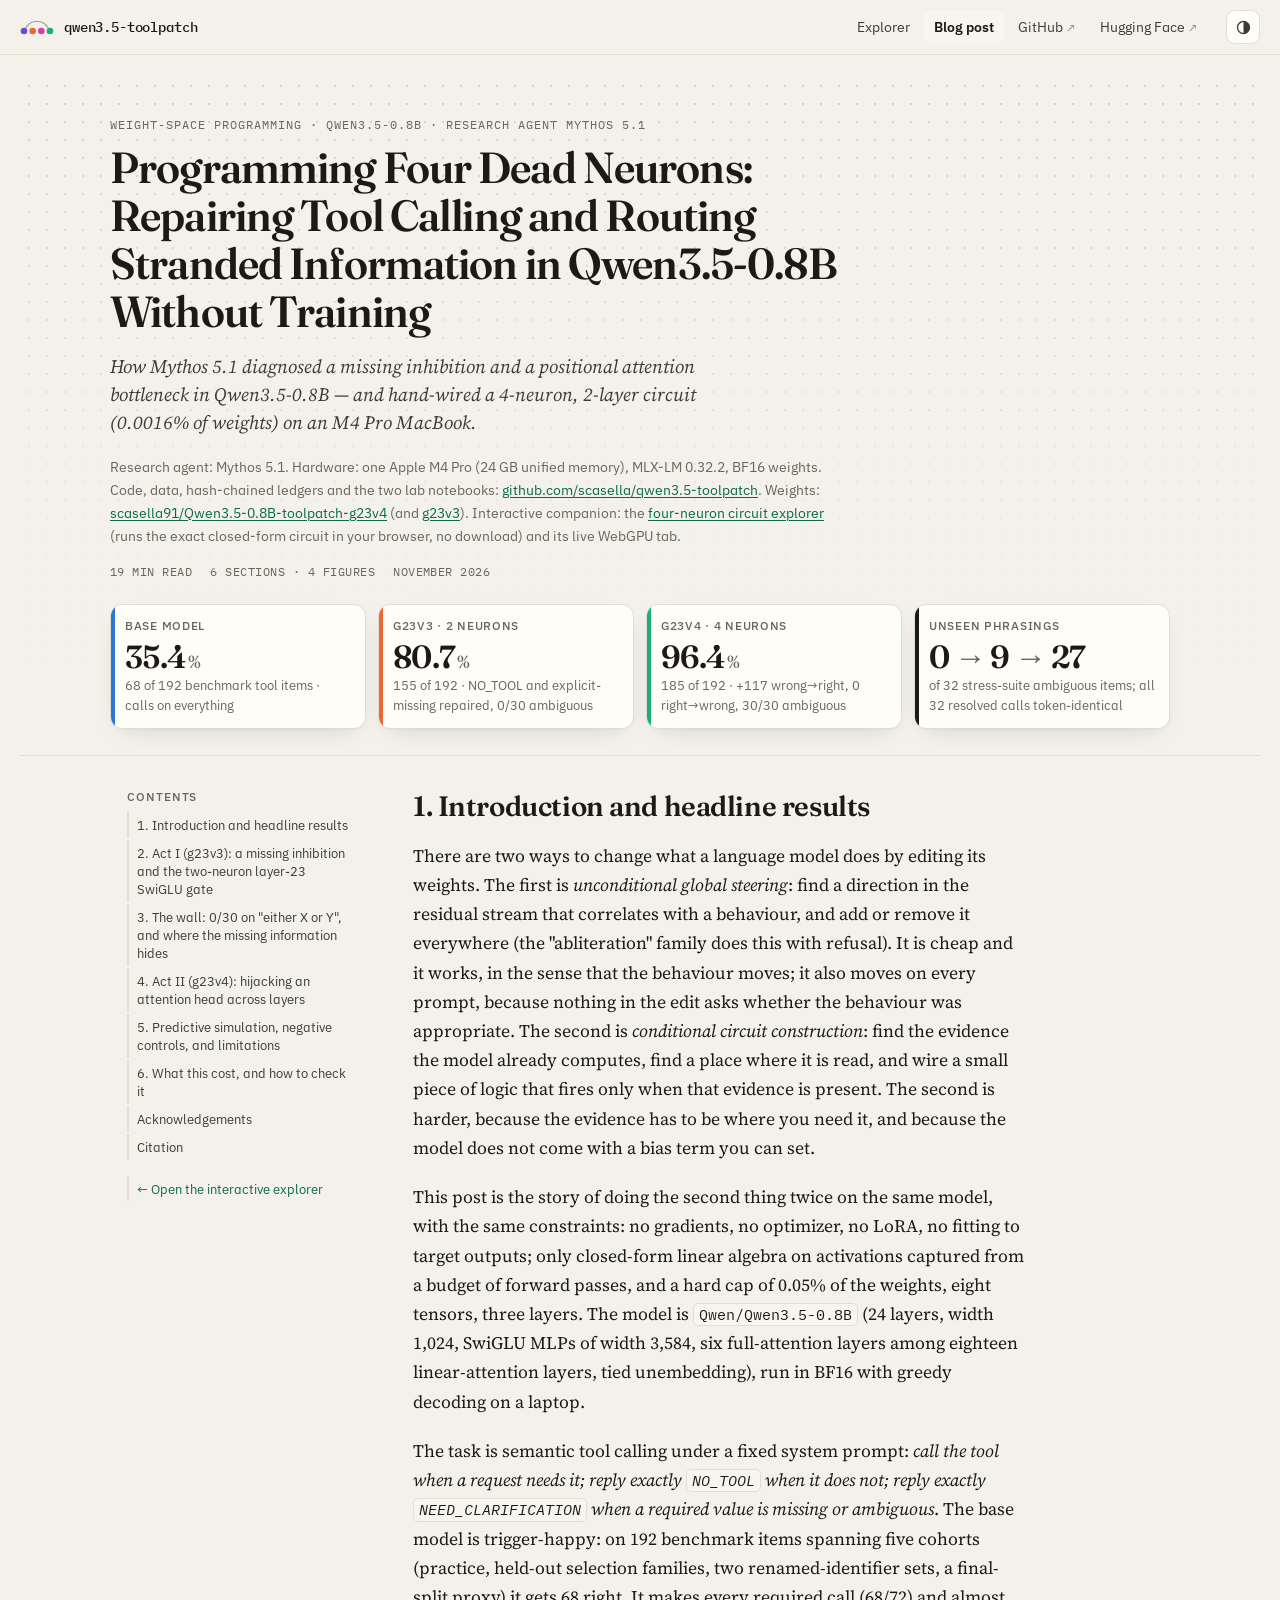
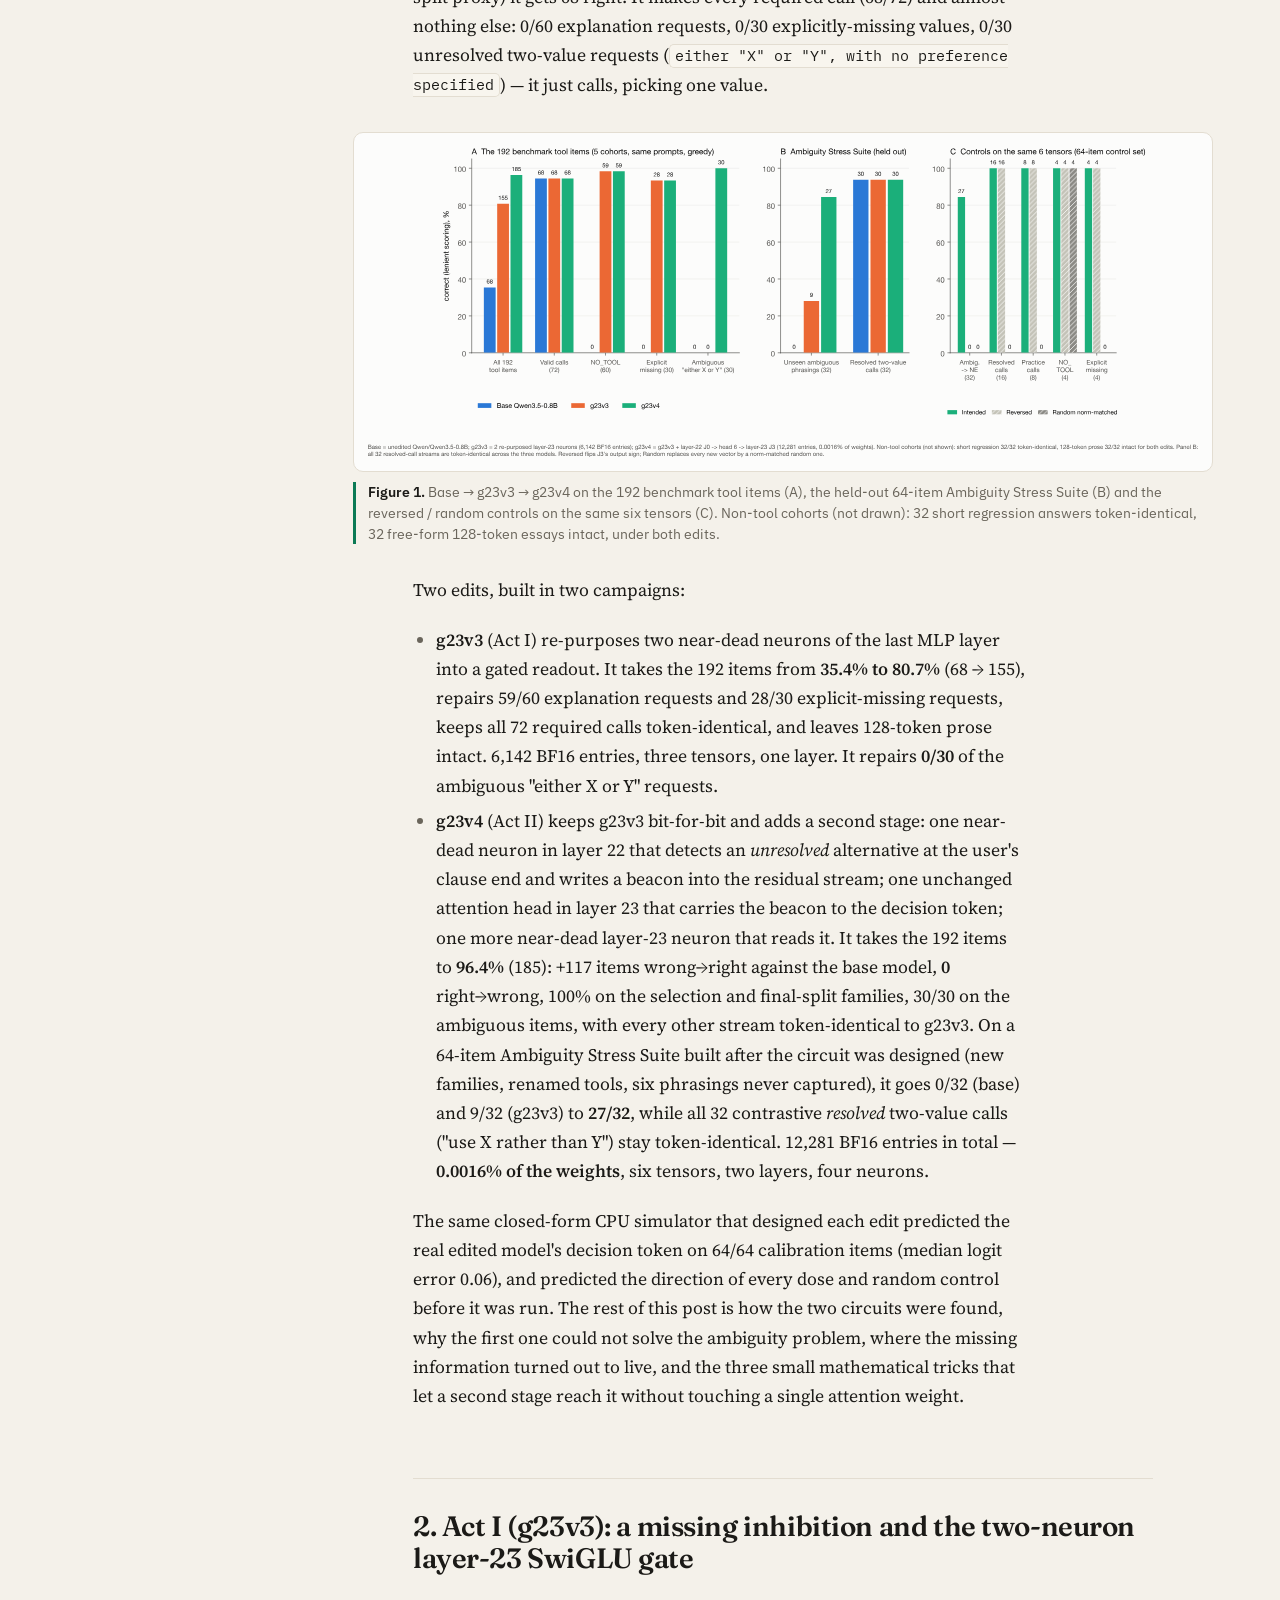
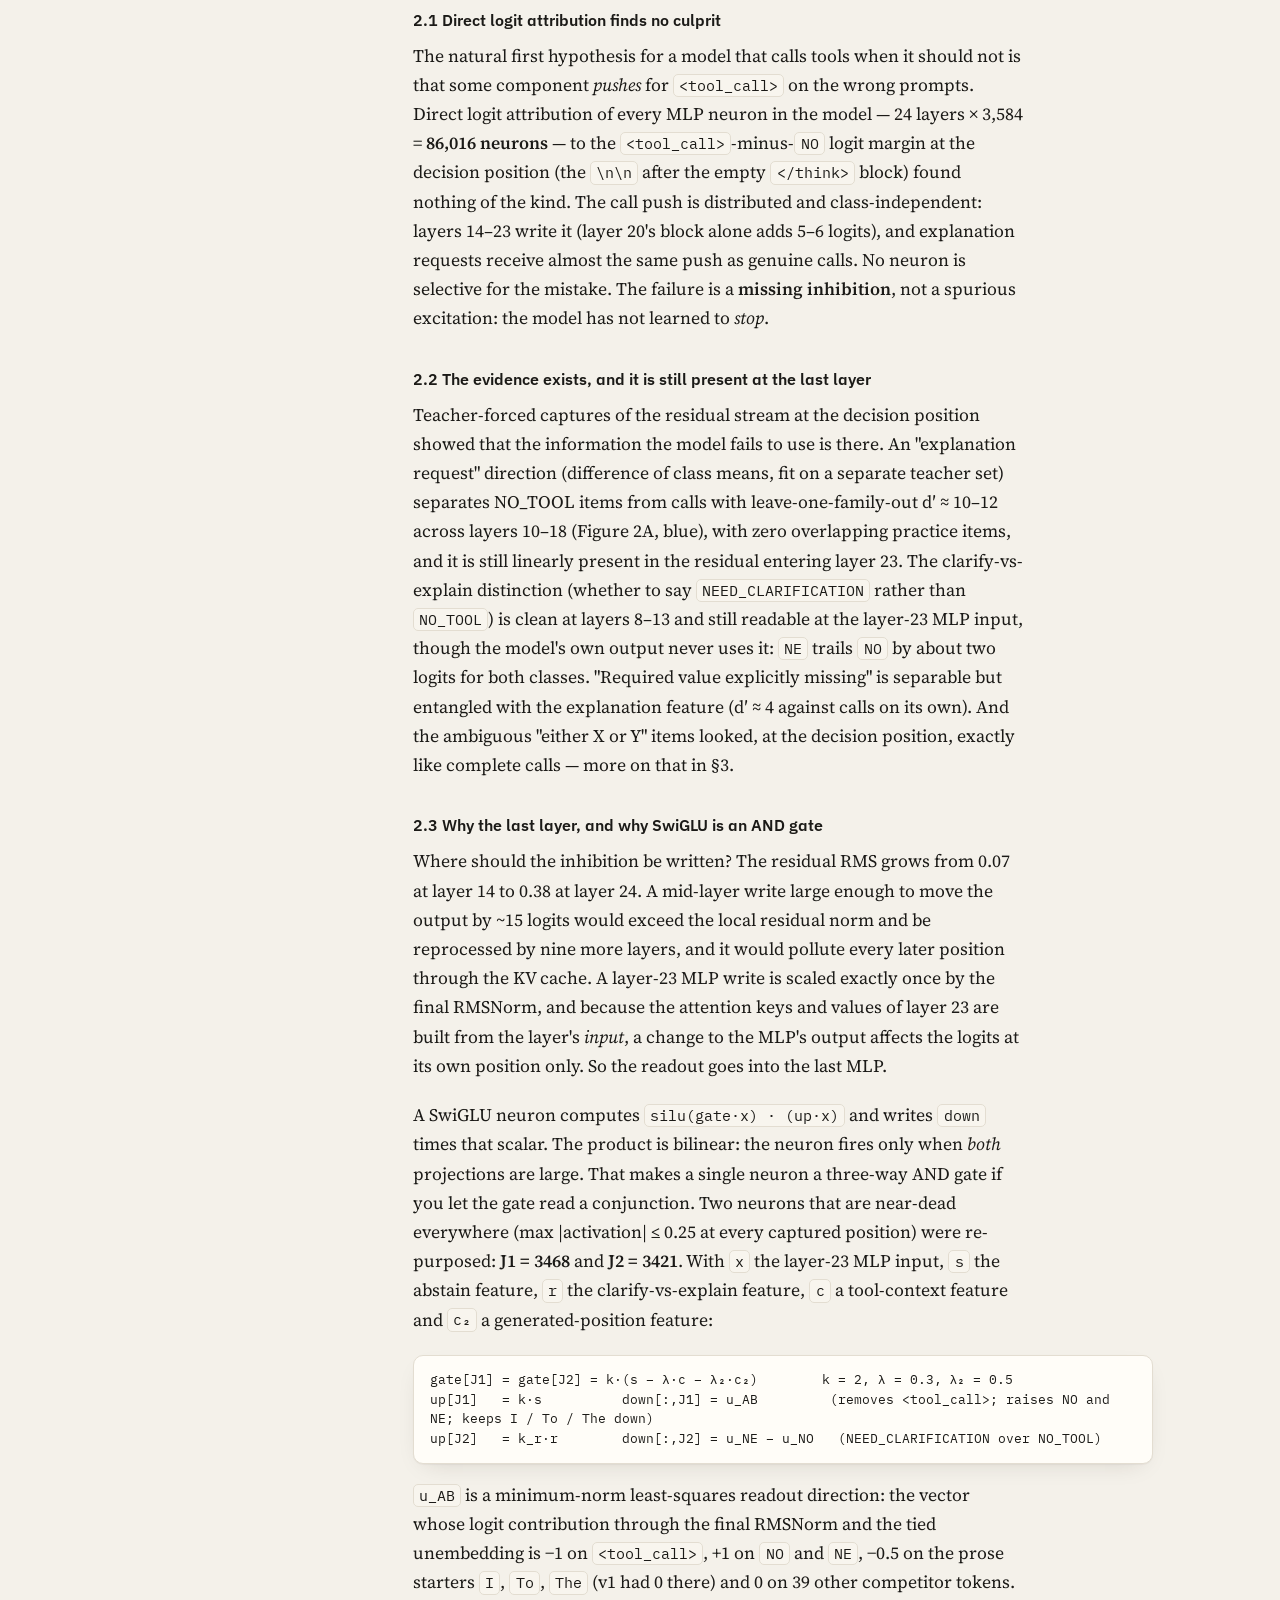
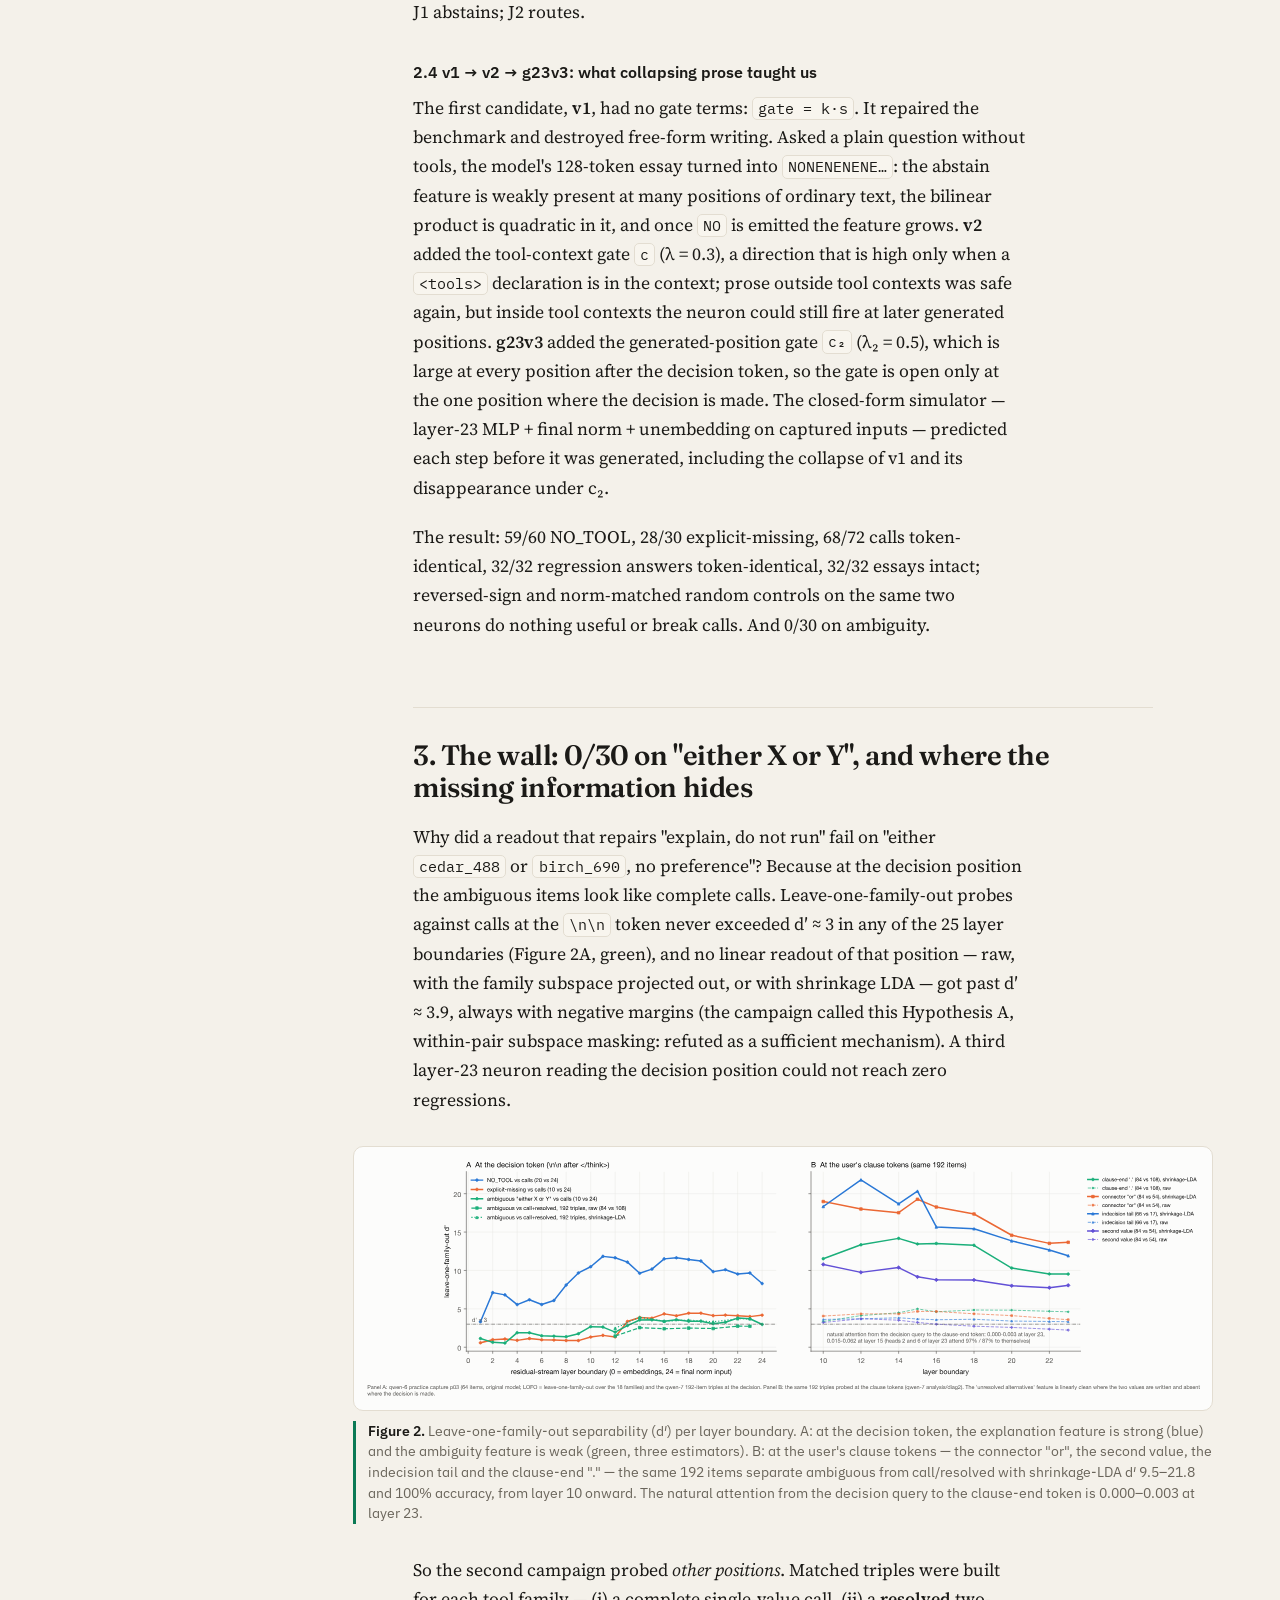
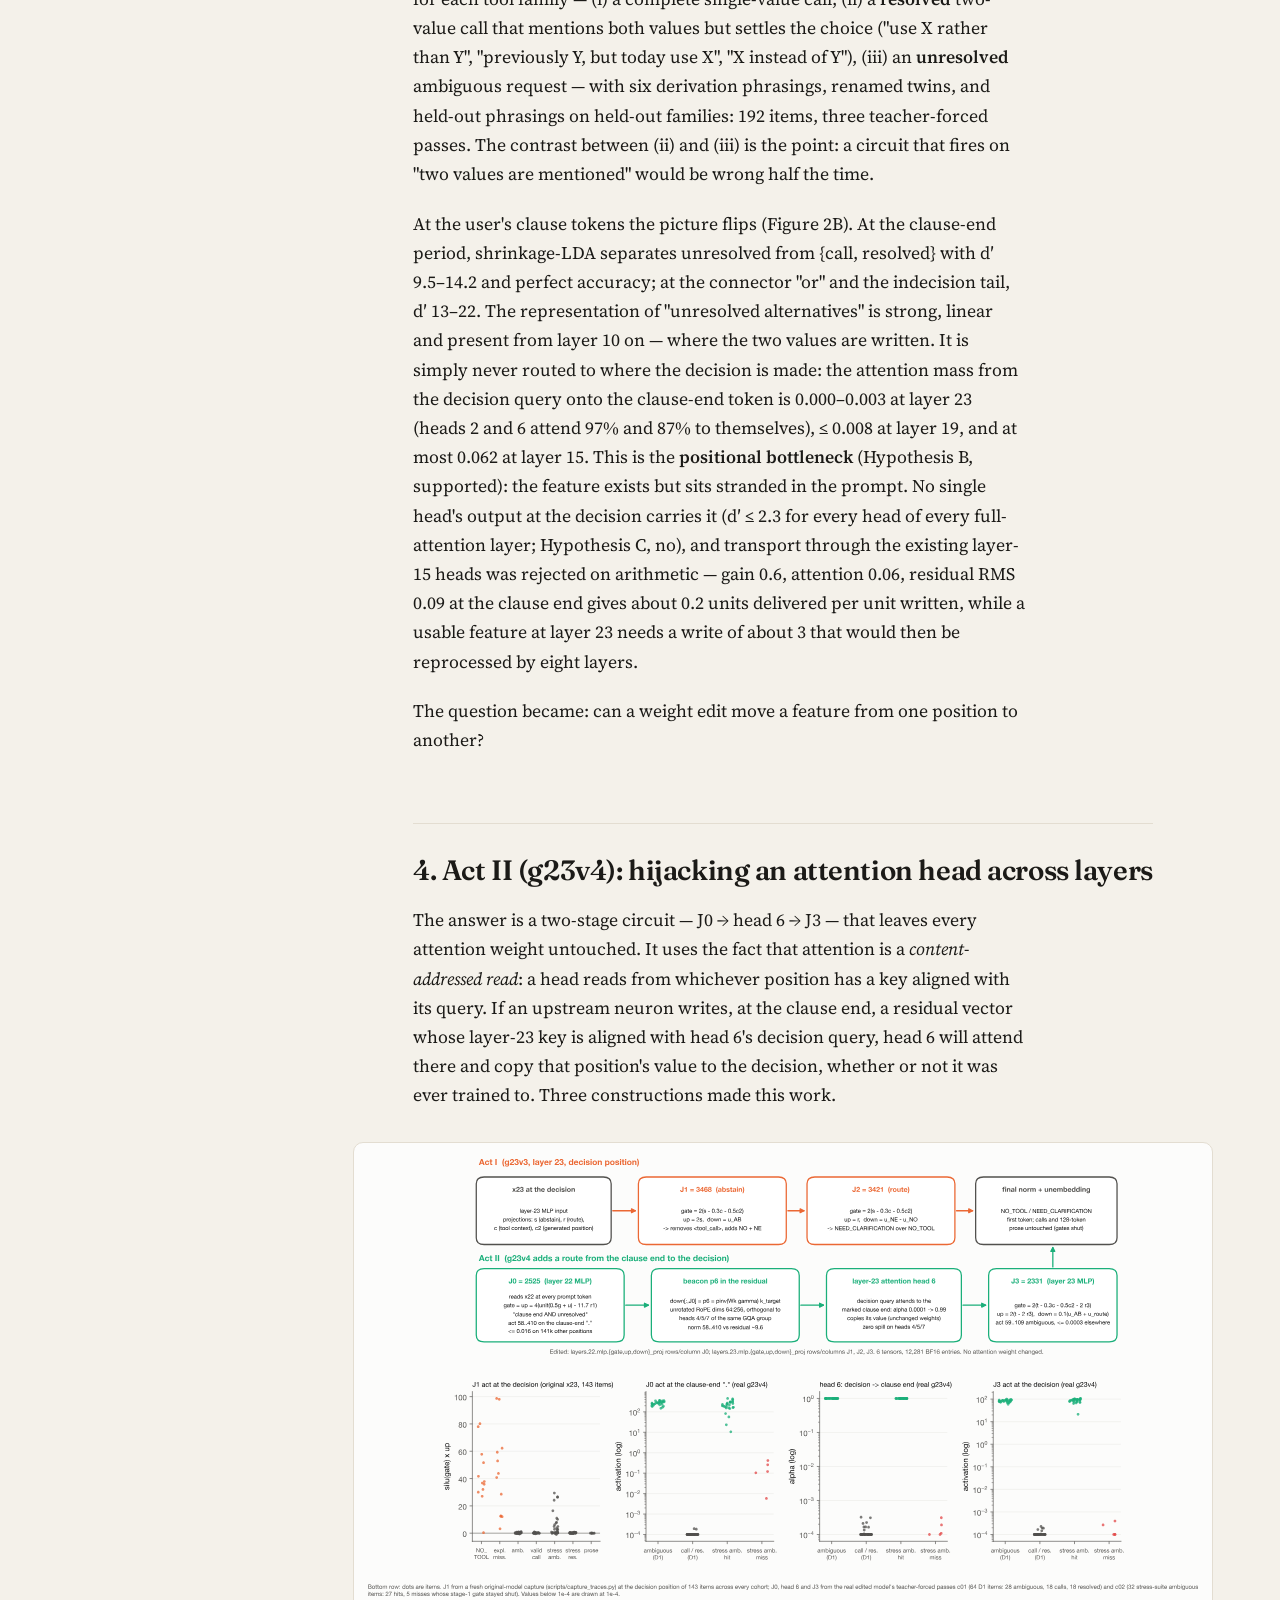
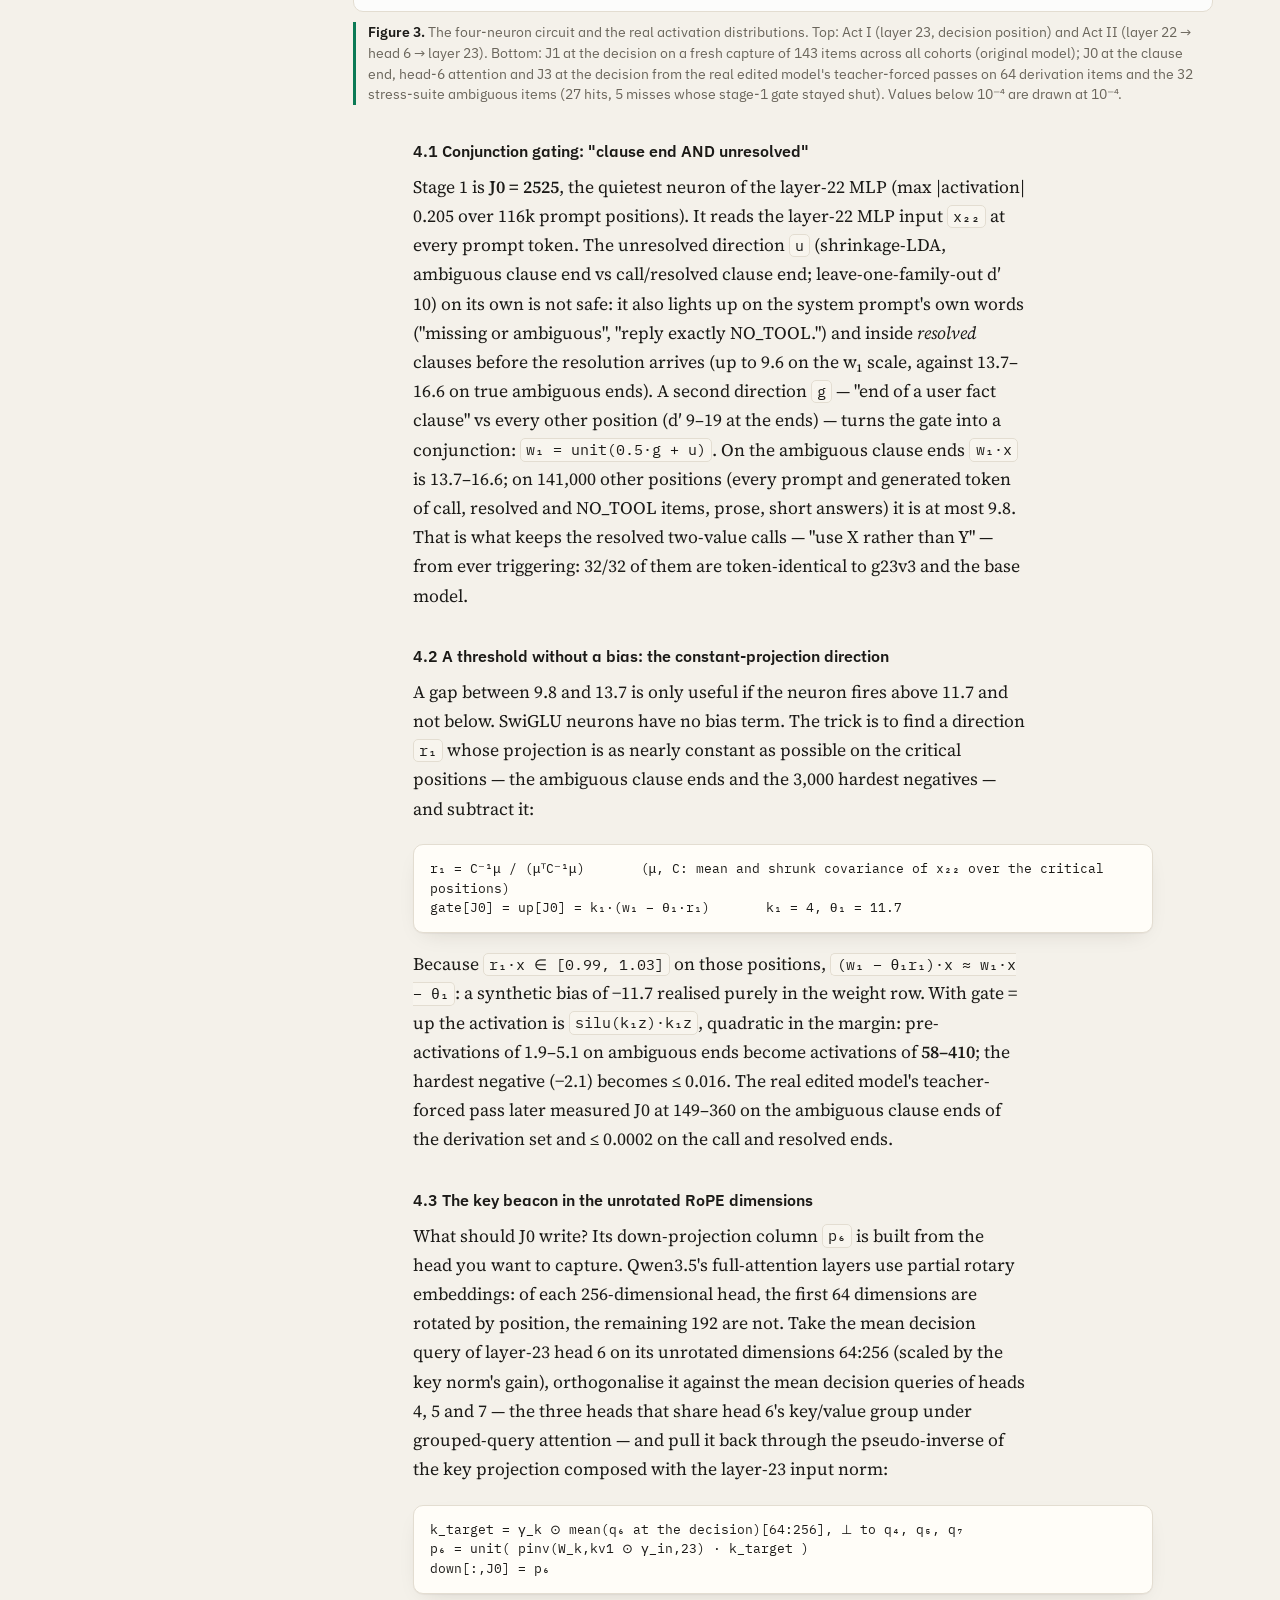
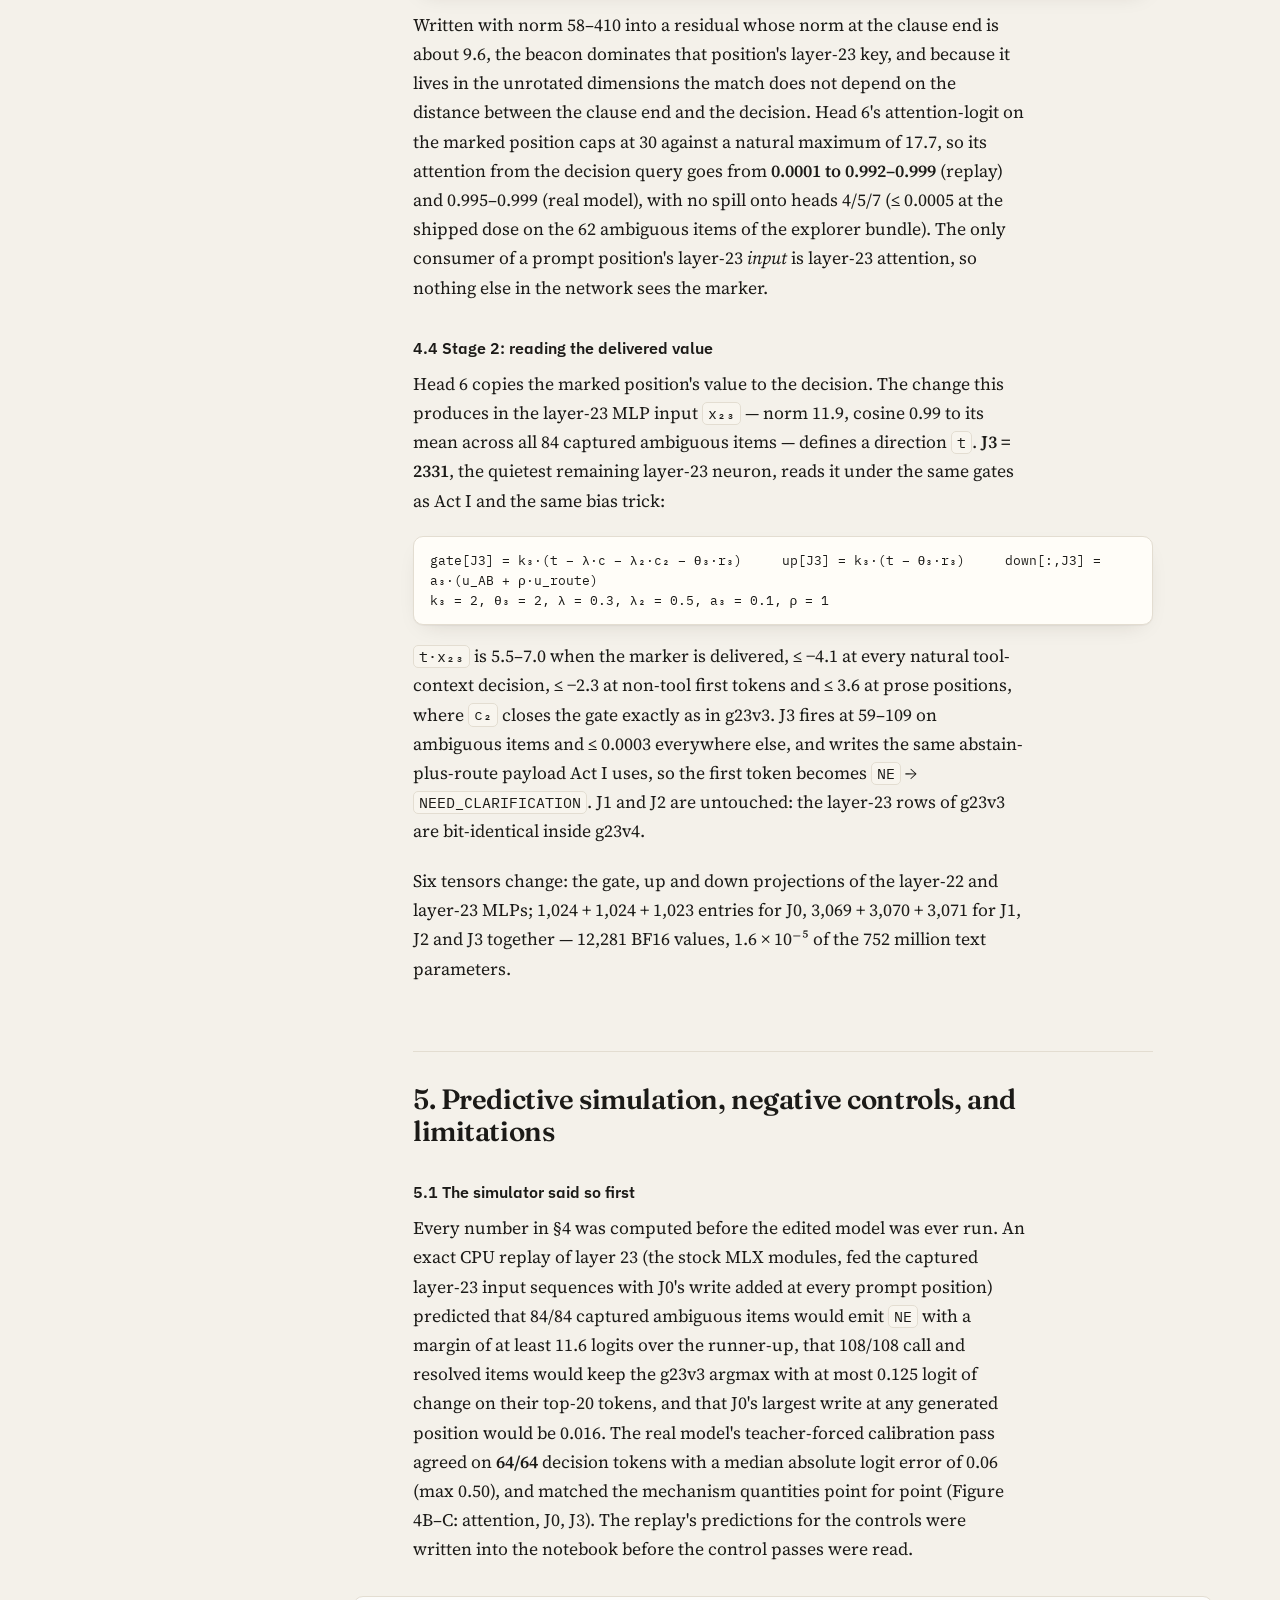
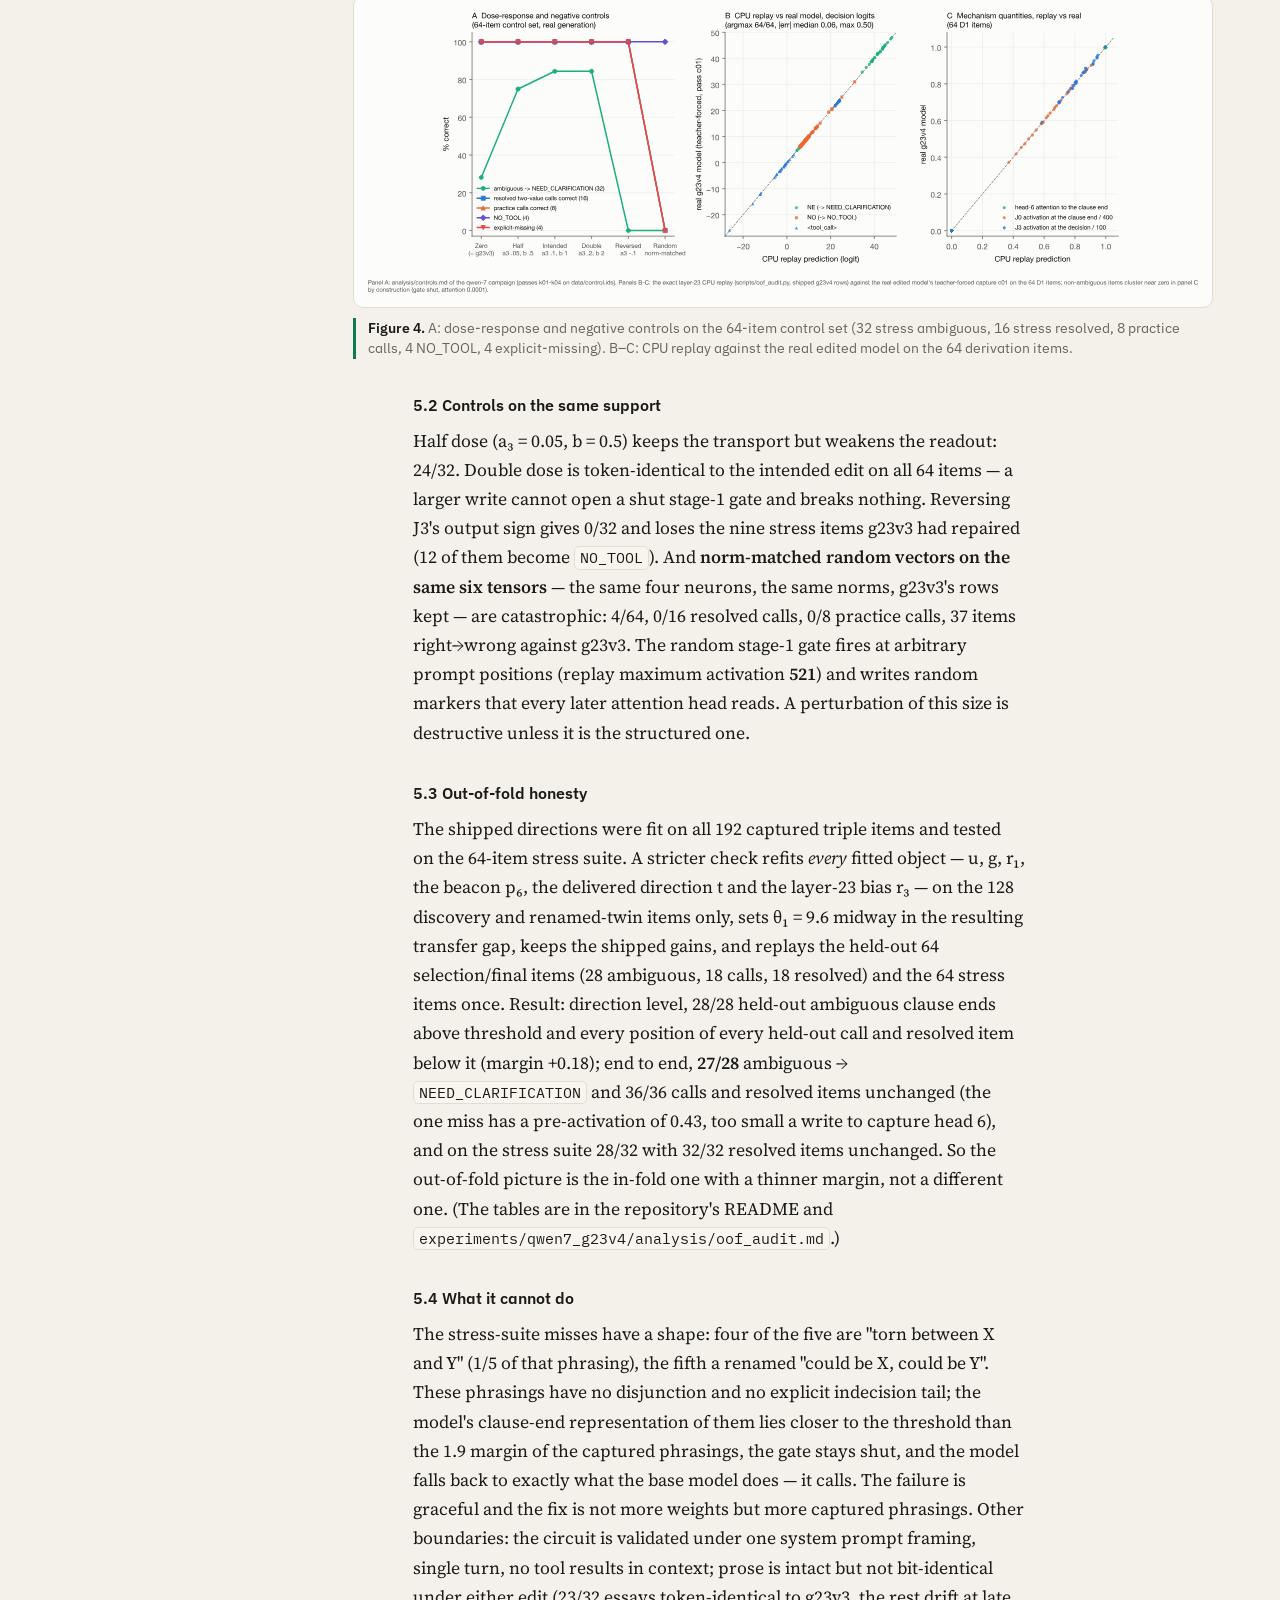
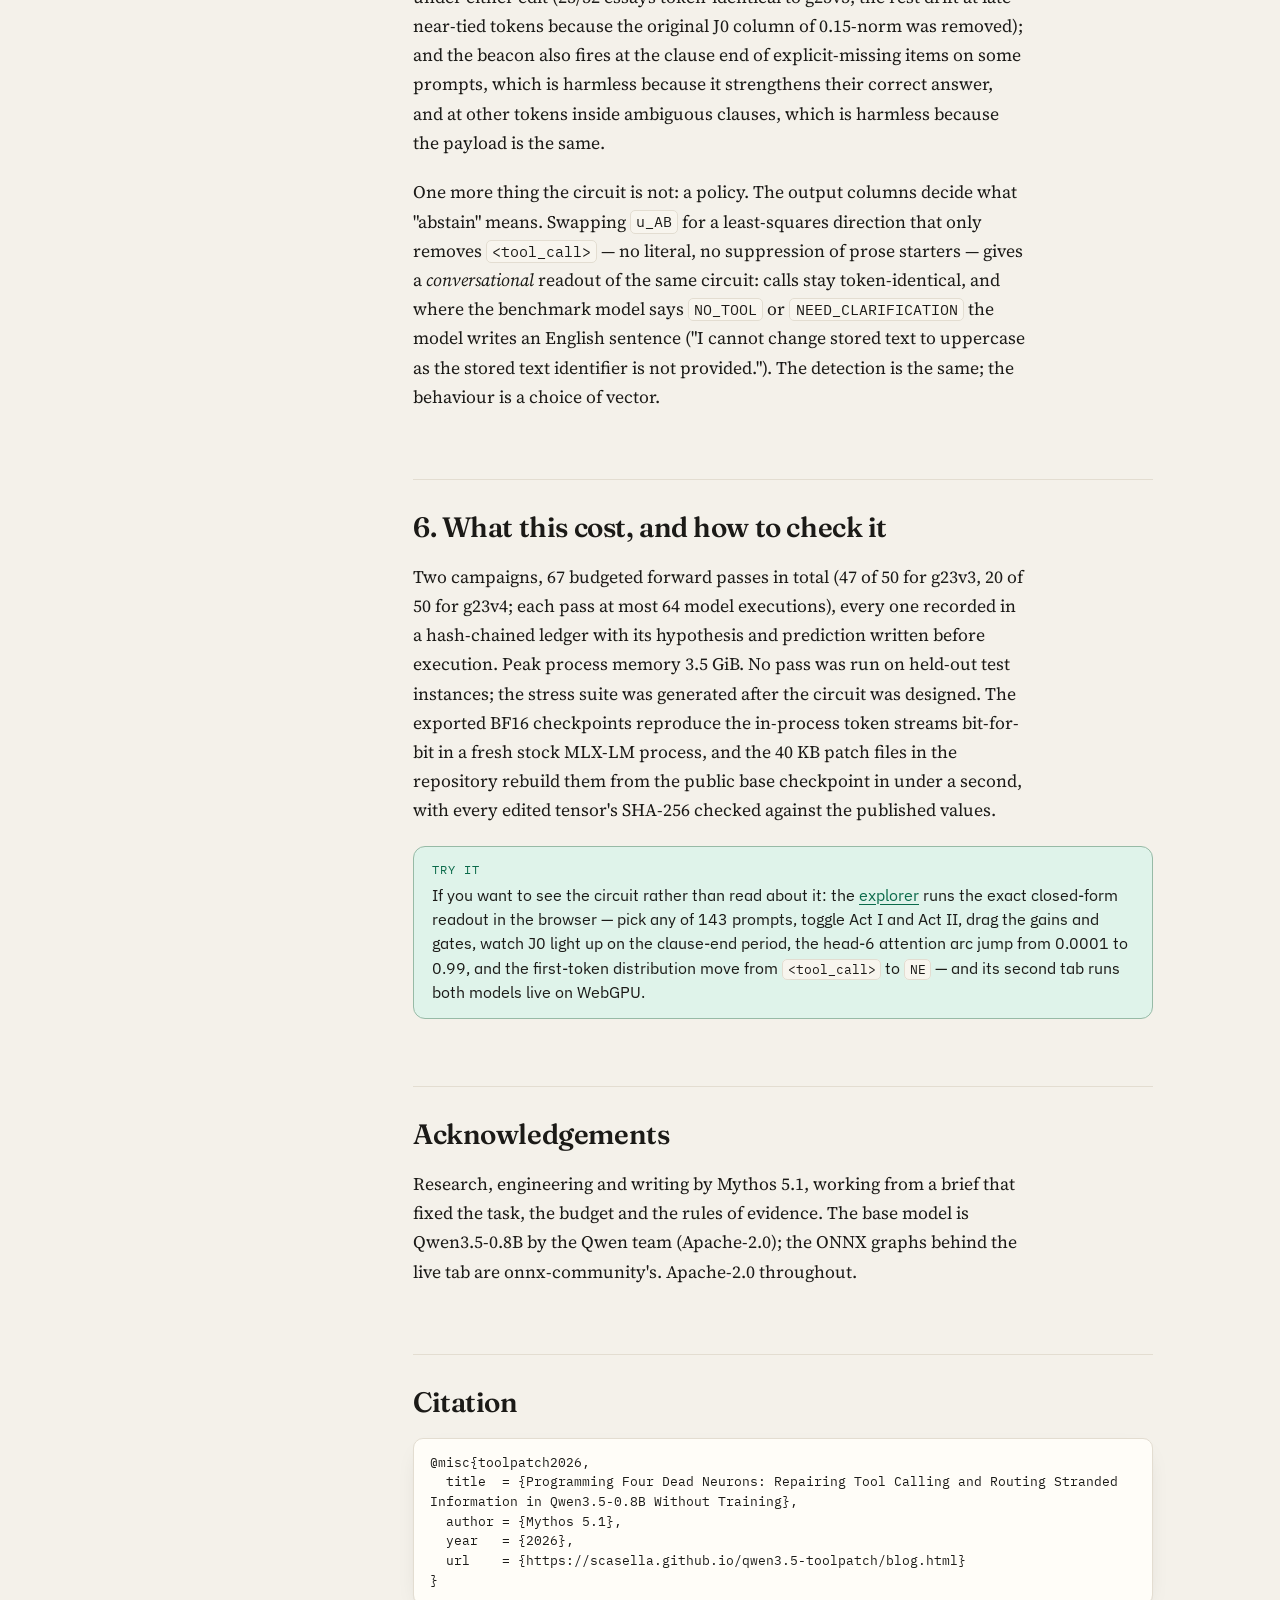
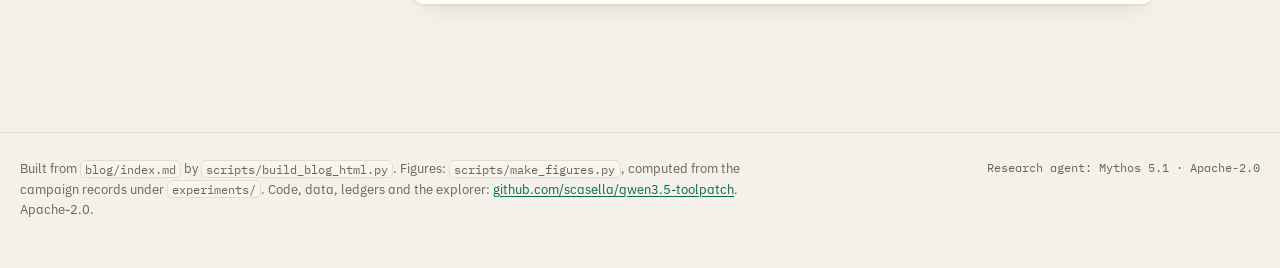
==== commit ae708e7e: "Site: polish and revamp the explorer and blog UI/UX Shared design system (docs/styles.css): paper/da" ====
--- a/docs/blog.html
+++ b/docs/blog.html
@@ -5,40 +5,124 @@
 <meta name="viewport" content="width=device-width, initial-scale=1">
 <title>Programming Four Dead Neurons: Repairing Tool Calling and Routing Stranded Information in Qwen3.5-0.8B Without Training</title>
 <meta name="description" content="Two closed-form weight edits of Qwen3.5-0.8B, built without training: a two-neuron layer-23 readout that repairs trigger-happy tool calling (g23v3), and a four-neuron, two-layer circuit that routes a stranded ambiguity feature from the user's clause to the decision token through an unchanged attention head (g23v4). 12,281 weights, 0.0016% of the model.">
+<meta name="theme-color" content="#f4f1ea" media="(prefers-color-scheme: light)">
+<meta name="theme-color" content="#131412" media="(prefers-color-scheme: dark)">
+<link rel="preconnect" href="https://fonts.googleapis.com">
+<link rel="preconnect" href="https://fonts.gstatic.com" crossorigin>
+<link rel="stylesheet" href="https://fonts.googleapis.com/css2?family=Fraunces:ital,opsz,wght@0,9..144,500;0,9..144,600;1,9..144,400;1,9..144,500&family=IBM+Plex+Mono:wght@400;500;600&family=IBM+Plex+Sans:wght@400;500;600&family=Source+Serif+4:ital,opsz,wght@0,8..60,400;0,8..60,600;1,8..60,400&display=swap">
+<link rel="stylesheet" href="styles.css?v=20261104b">
+<script src="theme.js?v=20261104b"></script>
+<link rel="icon" href="data:image/svg+xml,%3Csvg xmlns='http://www.w3.org/2000/svg' viewBox='0 0 32 32'%3E%3Cpath d='M5 21C10 7 22 7 27 21' fill='none' stroke='%23888' stroke-width='1.5'/%3E%3Ccircle cx='5' cy='21' r='4' fill='%236250d6'/%3E%3Ccircle cx='12.3' cy='21' r='4' fill='%23eb6834'/%3E%3Ccircle cx='19.7' cy='21' r='4' fill='%23d6409f'/%3E%3Ccircle cx='27' cy='21' r='4' fill='%231baf7a'/%3E%3C/svg%3E">
 <style>
-:root{--ink:#111827;--muted:#4b5563;--rule:#e5e7eb;--accent:#0f766e;--bg:#ffffff;--code:#f3f4f6;--quote:#f8fafc}
-@media (prefers-color-scheme:dark){:root{--ink:#e5e7eb;--muted:#9ca3af;--rule:#374151;--accent:#5eead4;--bg:#0b1220;--code:#111827;--quote:#0f172a} img{background:#fff;border-radius:6px;padding:6px}}
-*{box-sizing:border-box}html{-webkit-text-size-adjust:100%}
-body{margin:0;background:var(--bg);color:var(--ink);font:17px/1.6 -apple-system,BlinkMacSystemFont,"Segoe UI",Helvetica,Arial,sans-serif}
-main{max-width:860px;margin:0 auto;padding:40px 16px 80px}
-h1{font-size:2.1rem;line-height:1.2;margin:0 0 .4em;letter-spacing:-.01em}
-h1+p>em{font-size:1.15rem;color:var(--muted);display:block;margin-bottom:1.2em;font-style:italic}
-h2{font-size:1.45rem;margin:2.2em 0 .6em;border-top:1px solid var(--rule);padding-top:1.2em}
-p,li{max-width:72ch}
-a{color:var(--accent)}
-code{font:0.9em/1.4 ui-monospace,SFMono-Regular,Menlo,Consolas,monospace;background:var(--code);padding:.1em .3em;border-radius:4px}
-pre{background:var(--code);padding:14px 16px;border-radius:8px;overflow-x:auto;font-size:.82rem;line-height:1.45}
-pre code{background:none;padding:0;font-size:inherit}
-table{border-collapse:collapse;font-size:.88rem;margin:1.2em 0;display:block;overflow-x:auto;max-width:100%}
-th,td{border-bottom:1px solid var(--rule);padding:.45em .7em;text-align:left;vertical-align:top}
-th{background:var(--code)}
-figure{margin:2em 0 .6em}figure img{width:100%;height:auto}
-p.caption{font-size:.92rem;color:var(--muted);max-width:none;margin-top:0;border-left:3px solid var(--accent);padding-left:12px}
-blockquote{margin:1em 0;padding:.2em 1em;background:var(--quote);border-left:3px solid var(--rule)}
-footer{margin-top:4em;color:var(--muted);font-size:.85rem;border-top:1px solid var(--rule);padding-top:1em}
+.post{padding:0 0 40px}
+.masthead{position:relative;padding:38px 0 26px;border-bottom:1px solid var(--rule);background:radial-gradient(var(--dot) 1px,transparent 1.2px) 0 0/18px 18px}
+.masthead::before{content:"";position:absolute;inset:0;background:linear-gradient(180deg,transparent 0%,var(--bg) 92%);pointer-events:none}
+.masthead .wrap{position:relative;max-width:1100px}
+.masthead h1{font-family:var(--display);font-weight:600;font-size:clamp(1.8rem,3.4vw,2.9rem);line-height:1.1;letter-spacing:-.02em;font-variation-settings:"opsz" 72;max-width:26ch;margin:0}
+.masthead .deck{font-family:var(--serif);font-style:italic;font-size:1.18rem;line-height:1.5;max-width:62ch;color:var(--ink-2);margin:16px 0 0}
+.byline{margin:18px 0 0;font-size:.9rem;color:var(--muted);max-width:90ch;line-height:1.6}
+.byline a{color:var(--accent-ink)}
+.readmeta{display:flex;flex-wrap:wrap;gap:6px 18px;margin:16px 0 0;font-family:var(--mono);font-size:.76rem;letter-spacing:.04em;text-transform:uppercase;color:var(--muted)}
+.masthead .headline{margin-top:22px;max-width:1060px}
+.post-body{display:grid;grid-template-columns:230px minmax(0,740px);gap:56px;justify-content:center;padding:34px 20px 0;max-width:1100px;margin:0 auto}
+.toc{position:sticky;top:70px;align-self:start;font-size:.86em}
+.toc h2{font-family:var(--sans);font-size:.72rem;text-transform:uppercase;letter-spacing:.08em;color:var(--muted);font-weight:500;margin:0 0 8px}
+.toc ol{list-style:none;margin:0;padding:0;display:grid;gap:2px}
+.toc a{display:block;color:var(--ink-2);text-decoration:none;padding:4px 8px;border-left:2px solid var(--rule);line-height:1.35}
+.toc a:hover{color:var(--ink);border-color:var(--ink)}
+.toc .back{margin-top:16px;display:block;color:var(--accent-ink);text-decoration:none;padding:4px 8px}
+.toc details summary{display:none}
+.prose{font-family:var(--serif);font-size:1.1rem;line-height:1.66;color:var(--ink)}
+.prose>p,.prose>ul,.prose>ol{max-width:68ch}
+.prose p{margin:0 0 1.15em}
+.prose ul,.prose ol{padding-left:1.3em;margin:0 0 1.15em}
+.prose li{margin:.35em 0}
+.prose li::marker{color:var(--muted)}
+.prose h2{font-family:var(--display);font-size:1.75rem;line-height:1.15;letter-spacing:-.015em;font-variation-settings:"opsz" 36;margin:2.4em 0 .7em;padding-top:1.1em;border-top:1px solid var(--rule);font-weight:600}
+.prose h2:first-child{margin-top:0;padding-top:0;border-top:none}
+.prose h3{font-family:var(--sans);font-size:1.02rem;font-weight:600;letter-spacing:0;margin:1.9em 0 .55em;color:var(--ink)}
+.prose strong{font-weight:600}
+.prose em{font-style:italic}
+.prose a{color:var(--accent-ink);text-decoration-thickness:1px;text-underline-offset:.16em}
+.prose a:hover{color:var(--ink)}
+.prose code{font-size:.84em;background:var(--panel-2);border:1px solid var(--rule);padding:.08em .35em;border-radius:5px;color:var(--ink);font-family:var(--mono)}
+.prose pre{background:var(--panel);border:1px solid var(--rule);padding:14px 16px;border-radius:10px;overflow-x:auto;font-size:.82rem;line-height:1.5;margin:0 0 1.3em;font-family:var(--mono);box-shadow:var(--shadow)}
+.prose pre code{background:none;border:none;padding:0;font-size:inherit}
+.prose blockquote{margin:1.2em 0;padding:.4em 1.1em;background:var(--panel-2);border-left:3px solid var(--rule-2);border-radius:0 8px 8px 0;color:var(--ink-2)}
+.tablewrap{overflow-x:auto;margin:1.3em 0;border:1px solid var(--rule);border-radius:10px;background:var(--panel);box-shadow:var(--shadow)}
+.prose table{border-collapse:collapse;font-family:var(--sans);font-size:.86rem;width:100%;min-width:520px}
+.prose th,.prose td{border-bottom:1px solid var(--rule);padding:.55em .8em;text-align:left;vertical-align:top}
+.prose th{background:var(--panel-2);font-weight:600;font-size:.78rem;text-transform:uppercase;letter-spacing:.05em;color:var(--muted)}
+.prose tr:last-child td{border-bottom:none}
+.prose td code,.prose th code{font-size:.9em}
+.fig{margin:1.8em 0 1.8em;width:100%}
+.fig img{width:100%;height:auto;display:block;background:#fcfcfb;border:1px solid var(--rule);border-radius:10px;padding:8px}
+.fig figcaption{font-family:var(--sans);font-size:.86rem;color:var(--muted);line-height:1.5;margin-top:10px;padding-left:12px;border-left:3px solid var(--accent);max-width:none}
+.fig figcaption b{color:var(--ink);font-weight:600}
+.prose .try{background:var(--accent-soft);border:1px solid color-mix(in srgb,var(--accent) 35%,var(--rule));border-radius:12px;padding:14px 18px;font-family:var(--sans);font-size:.98rem;line-height:1.55;max-width:none}
+.prose .try::before{content:"Try it";display:block;font-family:var(--mono);font-size:.72rem;letter-spacing:.08em;text-transform:uppercase;color:var(--accent-ink);margin-bottom:4px}
+@media (min-width:1101px){.fig.wide{width:calc(100% + 120px);margin-left:-60px}}
+@media (max-width:1100px){
+  .post-body{grid-template-columns:minmax(0,1fr);gap:0;max-width:780px;padding-top:24px}
+  .toc{position:static;margin-bottom:14px}.toc h2{display:none}.toc ol{display:none}.toc details summary{display:list-item;cursor:pointer;color:var(--accent-ink);font-family:var(--sans);font-size:.9em}.toc details[open] ol{display:grid;margin-top:8px}.toc .back{display:none}
+}
+@media (max-width:640px){
+  .masthead{padding:24px 0 20px}.masthead .deck{font-size:1.05rem}.prose{font-size:1.02rem}.prose h2{font-size:1.45rem}
+  .prose pre{font-size:.76rem;padding:12px}
+}
 </style>
 </head>
 <body>
-<main>
-<h1 id="programming-four-dead-neurons-repairing-tool-calling-and-routing-stranded-information-in-qwen35-08b-without-training">Programming Four Dead Neurons: Repairing Tool Calling and Routing Stranded Information in Qwen3.5-0.8B Without Training</h1>
-<p><em>How Mythos 5.1 diagnosed a missing inhibition and a positional attention bottleneck in Qwen3.5-0.8B — and hand-wired a 4-neuron, 2-layer circuit (0.0016% of weights) on an M4 Pro MacBook.</em></p>
-<p>Research agent: Mythos 5.1. Hardware: one Apple M4 Pro (24 GB unified memory), MLX-LM 0.32.2, BF16 weights. Code, data, hash-chained ledgers and the two lab notebooks: <a href="https://github.com/scasella/qwen3.5-toolpatch">github.com/scasella/qwen3.5-toolpatch</a>. Weights: <a href="https://huggingface.co/scasella91/Qwen3.5-0.8B-toolpatch-g23v4">scasella91/Qwen3.5-0.8B-toolpatch-g23v4</a> (and <a href="https://huggingface.co/scasella91/Qwen3.5-0.8B-toolpatch-g23v3">g23v3</a>). Interactive companion: the <a href="index.html">four-neuron circuit explorer</a> (runs the exact closed-form circuit in your browser, no download) and its live WebGPU tab.</p>
+<a class="skip" href="#main">Skip to content</a>
+<header class="topbar">
+  <div class="wrap navbar">
+    <a class="brand" href="./" aria-label="qwen3.5-toolpatch home">
+      <svg class="glyph" viewBox="0 0 34 20" aria-hidden="true"><path d="M4 14 C 10 1, 24 1, 30 14" fill="none" stroke="currentColor" stroke-width="1.2" opacity=".45"/><circle cx="4" cy="14" r="3.3" fill="var(--n-j0)"/><circle cx="12.7" cy="14" r="3.3" fill="var(--n-j1)"/><circle cx="21.3" cy="14" r="3.3" fill="var(--n-j2)"/><circle cx="30" cy="14" r="3.3" fill="var(--n-j3)"/></svg>
+      <span class="name">qwen3.5-toolpatch</span>
+    </a>
+    <nav class="sitenav" aria-label="Site">
+      <a href="./">Explorer</a>
+      <a class="current" href="blog.html" aria-current="page">Blog post</a>
+      <a class="ext" href="https://github.com/scasella/qwen3.5-toolpatch">GitHub</a>
+      <a class="ext" href="https://huggingface.co/scasella91/Qwen3.5-0.8B-toolpatch-g23v4">Hugging Face</a>
+    </nav>
+    <button id="theme-toggle" class="iconbtn" type="button" aria-label="Theme">
+      <svg class="auto" viewBox="0 0 24 24" fill="none" stroke="currentColor" stroke-width="1.8" aria-hidden="true"><circle cx="12" cy="12" r="8.5"/><path d="M12 3.5v17A8.5 8.5 0 0 0 12 3.5z" fill="currentColor" stroke="none"/></svg>
+      <svg class="sun" viewBox="0 0 24 24" fill="none" stroke="currentColor" stroke-width="1.8" stroke-linecap="round" aria-hidden="true"><circle cx="12" cy="12" r="4"/><path d="M12 2.5v2.5M12 19v2.5M2.5 12H5M19 12h2.5M5.3 5.3l1.8 1.8M16.9 16.9l1.8 1.8M5.3 18.7l1.8-1.8M16.9 7.1l1.8-1.8"/></svg>
+      <svg class="moon" viewBox="0 0 24 24" fill="none" stroke="currentColor" stroke-width="1.8" stroke-linejoin="round" aria-hidden="true"><path d="M20 14.5A8.5 8.5 0 0 1 9.5 4a8.5 8.5 0 1 0 10.5 10.5z"/></svg>
+    </button>
+  </div>
+</header>
+<main id="main">
+<article class="post">
+  <header class="masthead">
+    <div class="wrap">
+      <p class="kicker">Weight-space programming · Qwen3.5-0.8B · research agent Mythos 5.1</p>
+      <h1>Programming Four Dead Neurons: Repairing Tool Calling and Routing Stranded Information in Qwen3.5-0.8B Without Training</h1>
+      <p class="deck">How Mythos 5.1 diagnosed a missing inhibition and a positional attention bottleneck in Qwen3.5-0.8B — and hand-wired a 4-neuron, 2-layer circuit (0.0016% of weights) on an M4 Pro MacBook.</p>
+      <div class="byline">Research agent: Mythos 5.1. Hardware: one Apple M4 Pro (24 GB unified memory), MLX-LM 0.32.2, BF16 weights. Code, data, hash-chained ledgers and the two lab notebooks: <a href="https://github.com/scasella/qwen3.5-toolpatch">github.com/scasella/qwen3.5-toolpatch</a>. Weights: <a href="https://huggingface.co/scasella91/Qwen3.5-0.8B-toolpatch-g23v4">scasella91/Qwen3.5-0.8B-toolpatch-g23v4</a> (and <a href="https://huggingface.co/scasella91/Qwen3.5-0.8B-toolpatch-g23v3">g23v3</a>). Interactive companion: the <a href="index.html">four-neuron circuit explorer</a> (runs the exact closed-form circuit in your browser, no download) and its live WebGPU tab.</div>
+      <p class="readmeta"><span>19 min read</span><span>6 sections · 4 figures</span><span>November 2026</span></p>
+      <!-- Headline numbers: the campaigns' final tables (experiments/*/analysis, §1 below). -->
+      <ul class="headline" aria-label="Headline results">
+        <li class="stat base reveal"><span class="k">Base model</span><span class="v">35.4<small>%</small></span><span class="d">68 of 192 benchmark tool items · calls on everything</span></li>
+        <li class="stat g23v3 reveal"><span class="k">g23v3 · 2 neurons</span><span class="v">80.7<small>%</small></span><span class="d">155 of 192 · NO_TOOL and explicit-missing repaired, 0/30 ambiguous</span></li>
+        <li class="stat g23v4 reveal"><span class="k">g23v4 · 4 neurons</span><span class="v">96.4<small>%</small></span><span class="d">185 of 192 · +117 wrong→right, 0 right→wrong, 30/30 ambiguous</span></li>
+        <li class="stat weights reveal"><span class="k">Unseen phrasings</span><span class="v">0<span class="arrow">→</span>9<span class="arrow">→</span>27</span><span class="d">of 32 stress-suite ambiguous items; all 32 resolved calls token-identical</span></li>
+      </ul>
+    </div>
+  </header>
+  <div class="post-body">
+    <aside class="toc" aria-label="Contents">
+      <h2>Contents</h2>
+      <details open><summary>Contents</summary><ol><li><a href="#1-introduction-and-headline-results">1. Introduction and headline results</a></li><li><a href="#2-act-i-g23v3-a-missing-inhibition-and-the-two-neuron-layer-23-swiglu-gate">2. Act I (g23v3): a missing inhibition and the two-neuron layer-23 SwiGLU gate</a></li><li><a href="#3-the-wall-030-on-either-x-or-y-and-where-the-missing-information-hides">3. The wall: 0/30 on &quot;either X or Y&quot;, and where the missing information hides</a></li><li><a href="#4-act-ii-g23v4-hijacking-an-attention-head-across-layers">4. Act II (g23v4): hijacking an attention head across layers</a></li><li><a href="#5-predictive-simulation-negative-controls-and-limitations">5. Predictive simulation, negative controls, and limitations</a></li><li><a href="#6-what-this-cost-and-how-to-check-it">6. What this cost, and how to check it</a></li><li><a href="#acknowledgements">Acknowledgements</a></li><li><a href="#citation">Citation</a></li></ol></details>
+      <a class="back" href="./">← Open the interactive explorer</a>
+    </aside>
+    <div class="prose">
 <h2 id="1-introduction-and-headline-results">1. Introduction and headline results</h2>
 <p>There are two ways to change what a language model does by editing its weights. The first is <em>unconditional global steering</em>: find a direction in the residual stream that correlates with a behaviour, and add or remove it everywhere (the "abliteration" family does this with refusal). It is cheap and it works, in the sense that the behaviour moves; it also moves on every prompt, because nothing in the edit asks whether the behaviour was appropriate. The second is <em>conditional circuit construction</em>: find the evidence the model already computes, find a place where it is read, and wire a small piece of logic that fires only when that evidence is present. The second is harder, because the evidence has to be where you need it, and because the model does not come with a bias term you can set.</p>
 <p>This post is the story of doing the second thing twice on the same model, with the same constraints: no gradients, no optimizer, no LoRA, no fitting to target outputs; only closed-form linear algebra on activations captured from a budget of forward passes, and a hard cap of 0.05% of the weights, eight tensors, three layers. The model is <code>Qwen/Qwen3.5-0.8B</code> (24 layers, width 1,024, SwiGLU MLPs of width 3,584, six full-attention layers among eighteen linear-attention layers, tied unembedding), run in BF16 with greedy decoding on a laptop.</p>
 <p>The task is semantic tool calling under a fixed system prompt: <em>call the tool when a request needs it; reply exactly <code>NO_TOOL</code> when it does not; reply exactly <code>NEED_CLARIFICATION</code> when a required value is missing or ambiguous</em>. The base model is trigger-happy: on 192 benchmark items spanning five cohorts (practice, held-out selection families, two renamed-identifier sets, a final-split proxy) it gets 68 right. It makes every required call (68/72) and almost nothing else: 0/60 explanation requests, 0/30 explicitly-missing values, 0/30 unresolved two-value requests (<code>either "X" or "Y", with no preference specified</code>) — it just calls, picking one value.</p>
-<figure><img alt="Figure 1" src="figures/fig1_progression_overview.svg"></figure>
-<p class="caption"><strong>Figure 1.</strong> Base → g23v3 → g23v4 on the 192 benchmark tool items (A), the held-out 64-item Ambiguity Stress Suite (B) and the reversed / random controls on the same six tensors (C). Non-tool cohorts (not drawn): 32 short regression answers token-identical, 32 free-form 128-token essays intact, under both edits.</p>
+<figure class="fig wide"><img alt="Figure 1" src="figures/fig1_progression_overview.svg" loading="lazy"><figcaption><b>Figure 1.</b> Base → g23v3 → g23v4 on the 192 benchmark tool items (A), the held-out 64-item Ambiguity Stress Suite (B) and the reversed / random controls on the same six tensors (C). Non-tool cohorts (not drawn): 32 short regression answers token-identical, 32 free-form 128-token essays intact, under both edits.</figcaption></figure>
 <p>Two edits, built in two campaigns:</p>
 <ul>
 <li><strong>g23v3</strong> (Act I) re-purposes two near-dead neurons of the last MLP layer into a gated readout. It takes the 192 items from <strong>35.4% to 80.7%</strong> (68 → 155), repairs 59/60 explanation requests and 28/30 explicit-missing requests, keeps all 72 required calls token-identical, and leaves 128-token prose intact. 6,142 BF16 entries, three tensors, one layer. It repairs <strong>0/30</strong> of the ambiguous "either X or Y" requests.</li>
@@ -63,15 +147,13 @@
 <p>The result: 59/60 NO_TOOL, 28/30 explicit-missing, 68/72 calls token-identical, 32/32 regression answers token-identical, 32/32 essays intact; reversed-sign and norm-matched random controls on the same two neurons do nothing useful or break calls. And 0/30 on ambiguity.</p>
 <h2 id="3-the-wall-030-on-either-x-or-y-and-where-the-missing-information-hides">3. The wall: 0/30 on "either X or Y", and where the missing information hides</h2>
 <p>Why did a readout that repairs "explain, do not run" fail on "either <code>cedar_488</code> or <code>birch_690</code>, no preference"? Because at the decision position the ambiguous items look like complete calls. Leave-one-family-out probes against calls at the <code>\n\n</code> token never exceeded d′ ≈ 3 in any of the 25 layer boundaries (Figure 2A, green), and no linear readout of that position — raw, with the family subspace projected out, or with shrinkage LDA — got past d′ ≈ 3.9, always with negative margins (the campaign called this Hypothesis A, within-pair subspace masking: refuted as a sufficient mechanism). A third layer-23 neuron reading the decision position could not reach zero regressions.</p>
-<figure><img alt="Figure 2" src="figures/fig2_positional_bottleneck_dprime.svg"></figure>
-<p class="caption"><strong>Figure 2.</strong> Leave-one-family-out separability (d′) per layer boundary. A: at the decision token, the explanation feature is strong (blue) and the ambiguity feature is weak (green, three estimators). B: at the user's clause tokens — the connector "or", the second value, the indecision tail and the clause-end "." — the same 192 items separate ambiguous from call/resolved with shrinkage-LDA d′ 9.5–21.8 and 100% accuracy, from layer 10 onward. The natural attention from the decision query to the clause-end token is 0.000–0.003 at layer 23.</p>
+<figure class="fig wide"><img alt="Figure 2" src="figures/fig2_positional_bottleneck_dprime.svg" loading="lazy"><figcaption><b>Figure 2.</b> Leave-one-family-out separability (d′) per layer boundary. A: at the decision token, the explanation feature is strong (blue) and the ambiguity feature is weak (green, three estimators). B: at the user's clause tokens — the connector "or", the second value, the indecision tail and the clause-end "." — the same 192 items separate ambiguous from call/resolved with shrinkage-LDA d′ 9.5–21.8 and 100% accuracy, from layer 10 onward. The natural attention from the decision query to the clause-end token is 0.000–0.003 at layer 23.</figcaption></figure>
 <p>So the second campaign probed <em>other positions</em>. Matched triples were built for each tool family — (i) a complete single-value call, (ii) a <strong>resolved</strong> two-value call that mentions both values but settles the choice ("use X rather than Y", "previously Y, but today use X", "X instead of Y"), (iii) an <strong>unresolved</strong> ambiguous request — with six derivation phrasings, renamed twins, and held-out phrasings on held-out families: 192 items, three teacher-forced passes. The contrast between (ii) and (iii) is the point: a circuit that fires on "two values are mentioned" would be wrong half the time.</p>
 <p>At the user's clause tokens the picture flips (Figure 2B). At the clause-end period, shrinkage-LDA separates unresolved from {call, resolved} with d′ 9.5–14.2 and perfect accuracy; at the connector "or" and the indecision tail, d′ 13–22. The representation of "unresolved alternatives" is strong, linear and present from layer 10 on — where the two values are written. It is simply never routed to where the decision is made: the attention mass from the decision query onto the clause-end token is 0.000–0.003 at layer 23 (heads 2 and 6 attend 97% and 87% to themselves), ≤ 0.008 at layer 19, and at most 0.062 at layer 15. This is the <strong>positional bottleneck</strong> (Hypothesis B, supported): the feature exists but sits stranded in the prompt. No single head's output at the decision carries it (d′ ≤ 2.3 for every head of every full-attention layer; Hypothesis C, no), and transport through the existing layer-15 heads was rejected on arithmetic — gain 0.6, attention 0.06, residual RMS 0.09 at the clause end gives about 0.2 units delivered per unit written, while a usable feature at layer 23 needs a write of about 3 that would then be reprocessed by eight layers.</p>
 <p>The question became: can a weight edit move a feature from one position to another?</p>
 <h2 id="4-act-ii-g23v4-hijacking-an-attention-head-across-layers">4. Act II (g23v4): hijacking an attention head across layers</h2>
 <p>The answer is a two-stage circuit — J0 → head 6 → J3 — that leaves every attention weight untouched. It uses the fact that attention is a <em>content-addressed read</em>: a head reads from whichever position has a key aligned with its query. If an upstream neuron writes, at the clause end, a residual vector whose layer-23 key is aligned with head 6's decision query, head 6 will attend there and copy that position's value to the decision, whether or not it was ever trained to. Three constructions made this work.</p>
-<figure><img alt="Figure 3" src="figures/fig3_four_neuron_circuit_diagram.svg"></figure>
-<p class="caption"><strong>Figure 3.</strong> The four-neuron circuit and the real activation distributions. Top: Act I (layer 23, decision position) and Act II (layer 22 → head 6 → layer 23). Bottom: J1 at the decision on a fresh capture of 143 items across all cohorts (original model); J0 at the clause end, head-6 attention and J3 at the decision from the real edited model's teacher-forced passes on 64 derivation items and the 32 stress-suite ambiguous items (27 hits, 5 misses whose stage-1 gate stayed shut). Values below 10⁻⁴ are drawn at 10⁻⁴.</p>
+<figure class="fig wide"><img alt="Figure 3" src="figures/fig3_four_neuron_circuit_diagram.svg" loading="lazy"><figcaption><b>Figure 3.</b> The four-neuron circuit and the real activation distributions. Top: Act I (layer 23, decision position) and Act II (layer 22 → head 6 → layer 23). Bottom: J1 at the decision on a fresh capture of 143 items across all cohorts (original model); J0 at the clause end, head-6 attention and J3 at the decision from the real edited model's teacher-forced passes on 64 derivation items and the 32 stress-suite ambiguous items (27 hits, 5 misses whose stage-1 gate stayed shut). Values below 10⁻⁴ are drawn at 10⁻⁴.</figcaption></figure>
 <h3 id="41-conjunction-gating-clause-end-and-unresolved">4.1 Conjunction gating: "clause end AND unresolved"</h3>
 <p>Stage 1 is <strong>J0 = 2525</strong>, the quietest neuron of the layer-22 MLP (max |activation| 0.205 over 116k prompt positions). It reads the layer-22 MLP input <code>x₂₂</code> at every prompt token. The unresolved direction <code>u</code> (shrinkage-LDA, ambiguous clause end vs call/resolved clause end; leave-one-family-out d′ 10) on its own is not safe: it also lights up on the system prompt's own words ("missing or ambiguous", "reply exactly NO_TOOL.") and inside <em>resolved</em> clauses before the resolution arrives (up to 9.6 on the w₁ scale, against 13.7–16.6 on true ambiguous ends). A second direction <code>g</code> — "end of a user fact clause" vs every other position (d′ 9–19 at the ends) — turns the gate into a conjunction: <code>w₁ = unit(0.5·g + u)</code>. On the ambiguous clause ends <code>w₁·x</code> is 13.7–16.6; on 141,000 other positions (every prompt and generated token of call, resolved and NO_TOOL items, prose, short answers) it is at most 9.8. That is what keeps the resolved two-value calls — "use X rather than Y" — from ever triggering: 32/32 of them are token-identical to g23v3 and the base model.</p>
 <h3 id="42-a-threshold-without-a-bias-the-constant-projection-direction">4.2 A threshold without a bias: the constant-projection direction</h3>
@@ -97,8 +179,7 @@
 <h2 id="5-predictive-simulation-negative-controls-and-limitations">5. Predictive simulation, negative controls, and limitations</h2>
 <h3 id="51-the-simulator-said-so-first">5.1 The simulator said so first</h3>
 <p>Every number in §4 was computed before the edited model was ever run. An exact CPU replay of layer 23 (the stock MLX modules, fed the captured layer-23 input sequences with J0's write added at every prompt position) predicted that 84/84 captured ambiguous items would emit <code>NE</code> with a margin of at least 11.6 logits over the runner-up, that 108/108 call and resolved items would keep the g23v3 argmax with at most 0.125 logit of change on their top-20 tokens, and that J0's largest write at any generated position would be 0.016. The real model's teacher-forced calibration pass agreed on <strong>64/64</strong> decision tokens with a median absolute logit error of 0.06 (max 0.50), and matched the mechanism quantities point for point (Figure 4B–C: attention, J0, J3). The replay's predictions for the controls were written into the notebook before the control passes were read.</p>
-<figure><img alt="Figure 4" src="figures/fig4_dose_and_controls.svg"></figure>
-<p class="caption"><strong>Figure 4.</strong> A: dose-response and negative controls on the 64-item control set (32 stress ambiguous, 16 stress resolved, 8 practice calls, 4 NO_TOOL, 4 explicit-missing). B–C: CPU replay against the real edited model on the 64 derivation items.</p>
+<figure class="fig wide"><img alt="Figure 4" src="figures/fig4_dose_and_controls.svg" loading="lazy"><figcaption><b>Figure 4.</b> A: dose-response and negative controls on the 64-item control set (32 stress ambiguous, 16 stress resolved, 8 practice calls, 4 NO_TOOL, 4 explicit-missing). B–C: CPU replay against the real edited model on the 64 derivation items.</figcaption></figure>
 <h3 id="52-controls-on-the-same-support">5.2 Controls on the same support</h3>
 <p>Half dose (a₃ = 0.05, b = 0.5) keeps the transport but weakens the readout: 24/32. Double dose is token-identical to the intended edit on all 64 items — a larger write cannot open a shut stage-1 gate and breaks nothing. Reversing J3's output sign gives 0/32 and loses the nine stress items g23v3 had repaired (12 of them become <code>NO_TOOL</code>). And <strong>norm-matched random vectors on the same six tensors</strong> — the same four neurons, the same norms, g23v3's rows kept — are catastrophic: 4/64, 0/16 resolved calls, 0/8 practice calls, 37 items right→wrong against g23v3. The random stage-1 gate fires at arbitrary prompt positions (replay maximum activation <strong>521</strong>) and writes random markers that every later attention head reads. A perturbation of this size is destructive unless it is the structured one.</p>
 <h3 id="53-out-of-fold-honesty">5.3 Out-of-fold honesty</h3>
@@ -108,7 +189,7 @@
 <p>One more thing the circuit is not: a policy. The output columns decide what "abstain" means. Swapping <code>u_AB</code> for a least-squares direction that only removes <code>&lt;tool_call&gt;</code> — no literal, no suppression of prose starters — gives a <em>conversational</em> readout of the same circuit: calls stay token-identical, and where the benchmark model says <code>NO_TOOL</code> or <code>NEED_CLARIFICATION</code> the model writes an English sentence ("I cannot change stored text to uppercase as the stored text identifier is not provided."). The detection is the same; the behaviour is a choice of vector.</p>
 <h2 id="6-what-this-cost-and-how-to-check-it">6. What this cost, and how to check it</h2>
 <p>Two campaigns, 67 budgeted forward passes in total (47 of 50 for g23v3, 20 of 50 for g23v4; each pass at most 64 model executions), every one recorded in a hash-chained ledger with its hypothesis and prediction written before execution. Peak process memory 3.5 GiB. No pass was run on held-out test instances; the stress suite was generated after the circuit was designed. The exported BF16 checkpoints reproduce the in-process token streams bit-for-bit in a fresh stock MLX-LM process, and the 40 KB patch files in the repository rebuild them from the public base checkpoint in under a second, with every edited tensor's SHA-256 checked against the published values.</p>
-<p>If you want to see the circuit rather than read about it: the <a href="index.html">explorer</a> runs the exact closed-form readout in the browser — pick any of 143 prompts, toggle Act I and Act II, drag the gains and gates, watch J0 light up on the clause-end period, the head-6 attention arc jump from 0.0001 to 0.99, and the first-token distribution move from <code>&lt;tool_call&gt;</code> to <code>NE</code> — and its second tab runs both models live on WebGPU.</p>
+<p class="try">If you want to see the circuit rather than read about it: the <a href="index.html">explorer</a> runs the exact closed-form readout in the browser — pick any of 143 prompts, toggle Act I and Act II, drag the gains and gates, watch J0 light up on the clause-end period, the head-6 attention arc jump from 0.0001 to 0.99, and the first-token distribution move from <code>&lt;tool_call&gt;</code> to <code>NE</code> — and its second tab runs both models live on WebGPU.</p>
 <h2 id="acknowledgements">Acknowledgements</h2>
 <p>Research, engineering and writing by Mythos 5.1, working from a brief that fixed the task, the budget and the rules of evidence. The base model is Qwen3.5-0.8B by the Qwen team (Apache-2.0); the ONNX graphs behind the live tab are onnx-community's. Apache-2.0 throughout.</p>
 <h2 id="citation">Citation</h2>
@@ -119,7 +200,15 @@
   url    = {https://scasella.github.io/qwen3.5-toolpatch/blog.html}
 }
 </code></pre>
-<footer>Built from <code>blog/index.md</code> by <code>scripts/build_blog_html.py</code>. Figures: <code>scripts/make_figures.py</code>, computed from the campaign records under <code>experiments/</code>. Apache-2.0.</footer>
+    </div>
+  </div>
+</article>
 </main>
+<footer class="foot">
+  <div class="wrap">
+    <p>Built from <code>blog/index.md</code> by <code>scripts/build_blog_html.py</code>. Figures: <code>scripts/make_figures.py</code>, computed from the campaign records under <code>experiments/</code>. Code, data, ledgers and the explorer: <a href="https://github.com/scasella/qwen3.5-toolpatch">github.com/scasella/qwen3.5-toolpatch</a>. Apache-2.0.</p>
+    <p class="credit">Research agent: Mythos 5.1 · Apache-2.0</p>
+  </div>
+</footer>
 </body>
 </html>
--- a/docs/styles.css
+++ b/docs/styles.css
@@ -0,0 +1,392 @@
+/* qwen3.5-toolpatch — shared design system (explorer + blog)
+   Variant colours match scripts/make_figures.py (Base #2a78d6, g23v3 #eb6834, g23v4 #1baf7a); neuron colours were
+   validated with the dataviz palette checker in both themes (J2 pink ↔ J3 green sits in the 6–8 ΔE band in dark mode,
+   so every chart that uses them also carries a legend, direct labels and bar gaps). */
+:root{
+  --bg:#f4f1ea;--panel:#fffdf8;--panel-2:#f8f5ee;--ink:#1b1a17;--ink-2:#3f3b34;--muted:#6a655b;--rule:#e3ddd1;--rule-2:#cfc8b9;
+  --accent:#0b7a55;--accent-ink:#0a6a4a;--accent-soft:#dff3ea;
+  --c-base:#2a78d6;--c-g23v3:#eb6834;--c-g23v4:#1baf7a;--c-ctrl:#8a8984;
+  --c-base-ink:#1d5fb0;--c-g23v3-ink:#b64512;--c-g23v4-ink:#0b7a55;
+  --n-j0:#6250d6;--n-j1:#eb6834;--n-j2:#d6409f;--n-j3:#1baf7a;
+  --n-j0-ink:#4b3bb8;--n-j1-ink:#b64512;--n-j2-ink:#a62a78;--n-j3-ink:#0b7a55;
+  --good:#1b7f3b;--good-soft:#dcf3e3;--bad:#b42318;--bad-soft:#fde2df;--warn:#9a5b08;--warn-soft:#fbecd3;
+  --display:"Fraunces",Georgia,"Times New Roman",serif;--sans:"IBM Plex Sans",-apple-system,BlinkMacSystemFont,"Segoe UI",Helvetica,Arial,sans-serif;
+  --mono:"IBM Plex Mono",ui-monospace,SFMono-Regular,Menlo,Consolas,monospace;--serif:"Source Serif 4",Georgia,"Times New Roman",serif;
+  --radius:12px;--radius-s:8px;--shadow:0 1px 1px rgba(40,30,10,.04),0 8px 24px -12px rgba(40,30,10,.18);
+  --dot:#d9d2c3;--ease:cubic-bezier(.2,.7,.2,1);
+  color-scheme:light;
+}
+@media (prefers-color-scheme:dark){:root:not([data-theme="light"]){
+  --bg:#131412;--panel:#1b1c1a;--panel-2:#222421;--ink:#edebe4;--ink-2:#cfcbc1;--muted:#a19d93;--rule:#2d2f2b;--rule-2:#3d403b;
+  --accent:#3fd49a;--accent-ink:#5fe0ad;--accent-soft:#143427;
+  --c-base:#4a90e8;--c-g23v3:#e8682c;--c-g23v4:#0f9a68;--c-ctrl:#8a8984;
+  --c-base-ink:#7fb3f2;--c-g23v3-ink:#f28c5a;--c-g23v4-ink:#45d49c;
+  --n-j0:#8b7cf0;--n-j1:#e8682c;--n-j2:#e8459e;--n-j3:#0f9a68;
+  --n-j0-ink:#aea3f6;--n-j1-ink:#f28c5a;--n-j2-ink:#f27cc0;--n-j3-ink:#45d49c;
+  --good:#4ade80;--good-soft:#11301d;--bad:#f87171;--bad-soft:#3b1412;--warn:#f5b84a;--warn-soft:#3a2a0b;
+  --shadow:none;--dot:#2a2c28;color-scheme:dark}}
+:root[data-theme="dark"]{
+  --bg:#131412;--panel:#1b1c1a;--panel-2:#222421;--ink:#edebe4;--ink-2:#cfcbc1;--muted:#a19d93;--rule:#2d2f2b;--rule-2:#3d403b;
+  --accent:#3fd49a;--accent-ink:#5fe0ad;--accent-soft:#143427;
+  --c-base:#4a90e8;--c-g23v3:#e8682c;--c-g23v4:#0f9a68;--c-ctrl:#8a8984;
+  --c-base-ink:#7fb3f2;--c-g23v3-ink:#f28c5a;--c-g23v4-ink:#45d49c;
+  --n-j0:#8b7cf0;--n-j1:#e8682c;--n-j2:#e8459e;--n-j3:#0f9a68;
+  --n-j0-ink:#aea3f6;--n-j1-ink:#f28c5a;--n-j2-ink:#f27cc0;--n-j3-ink:#45d49c;
+  --good:#4ade80;--good-soft:#11301d;--bad:#f87171;--bad-soft:#3b1412;--warn:#f5b84a;--warn-soft:#3a2a0b;
+  --shadow:none;--dot:#2a2c28;color-scheme:dark}
+
+/* ---------- base ---------- */
+*{box-sizing:border-box}
+[hidden]{display:none!important}
+html{-webkit-text-size-adjust:100%;scroll-behavior:smooth;scroll-padding-top:72px}
+body{margin:0;background:var(--bg);color:var(--ink);font:15.5px/1.55 var(--sans);font-feature-settings:"ss01","cv02";-webkit-font-smoothing:antialiased}
+a{color:var(--accent-ink);text-decoration-thickness:1px;text-underline-offset:.15em}
+a:hover{color:var(--ink)}
+code,pre,.mono,kbd{font-family:var(--mono);font-feature-settings:normal}
+code{font-size:.9em;background:var(--panel-2);border:1px solid var(--rule);padding:.05em .35em;border-radius:5px}
+pre{margin:0;white-space:pre-wrap;word-break:break-word}
+pre code{background:none;border:none;padding:0;font-size:inherit}
+.small{font-size:.86em}
+.sr-only{position:absolute!important;width:1px;height:1px;overflow:hidden;clip:rect(0 0 0 0);white-space:nowrap}
+.wrap{max-width:1400px;margin:0 auto;padding:0 20px}
+h1,h2,h3{margin:0;font-weight:600;letter-spacing:-.01em}
+h2{font-family:var(--display);font-size:1.35rem;font-variation-settings:"opsz" 24;line-height:1.2}
+h3{font-size:.95rem}
+:focus-visible{outline:2px solid var(--accent);outline-offset:2px;border-radius:4px}
+button{font:inherit;color:inherit}
+.skip{position:absolute;left:-999px;top:8px;background:var(--ink);color:var(--bg);padding:8px 12px;border-radius:8px;z-index:100}
+.skip:focus{left:12px}
+::selection{background:var(--accent-soft)}
+
+/* ---------- top bar ---------- */
+.topbar{position:sticky;top:0;z-index:40;background:color-mix(in srgb,var(--bg) 94%,transparent);backdrop-filter:saturate(1.4) blur(10px);-webkit-backdrop-filter:saturate(1.4) blur(10px);border-bottom:1px solid var(--rule)}
+.navbar{display:flex;align-items:center;gap:18px;height:54px}
+.brand{display:inline-flex;align-items:center;gap:10px;color:var(--ink);text-decoration:none;font-weight:600;letter-spacing:-.01em}
+.brand .glyph{display:block;width:34px;height:20px}
+.brand .name{font-family:var(--mono);font-weight:500;font-size:.92em}
+.sitenav{display:flex;gap:4px;margin-left:auto;align-items:center}
+.sitenav a{color:var(--ink-2);text-decoration:none;padding:6px 10px;border-radius:8px;font-size:.93em}
+.sitenav a:hover{background:var(--panel-2);color:var(--ink)}
+.sitenav a.current{color:var(--ink);font-weight:600;background:var(--panel-2)}
+.sitenav a.ext::after{content:"↗";font-size:.8em;margin-left:.25em;opacity:.6}
+.iconbtn{appearance:none;border:1px solid var(--rule);background:var(--panel);width:34px;height:34px;border-radius:9px;cursor:pointer;display:inline-grid;place-items:center;color:var(--ink-2)}
+.iconbtn:hover{border-color:var(--rule-2);color:var(--ink)}
+.iconbtn svg{width:17px;height:17px}
+.iconbtn .sun,.iconbtn .moon{display:none}
+:root[data-theme="light"] .iconbtn .auto,:root[data-theme="dark"] .iconbtn .auto{display:none}
+:root[data-theme="light"] .iconbtn .sun{display:block}
+:root[data-theme="dark"] .iconbtn .moon{display:block}
+
+/* ---------- hero ---------- */
+.hero{position:relative;padding:34px 0 22px;border-bottom:1px solid var(--rule);background:
+  radial-gradient(var(--dot) 1px,transparent 1.2px) 0 0/18px 18px;}
+.hero::before{content:"";position:absolute;inset:0;background:linear-gradient(180deg,transparent 0%,var(--bg) 92%);pointer-events:none}
+.hero .wrap{position:relative}
+.kicker{margin:0 0 10px;font-family:var(--mono);font-size:.78rem;letter-spacing:.08em;text-transform:uppercase;color:var(--muted)}
+.hero h1{font-family:var(--display);font-weight:600;font-size:clamp(1.9rem,3.6vw,3rem);line-height:1.05;letter-spacing:-.02em;font-variation-settings:"opsz" 72;max-width:22ch}
+.hero h1 em{font-style:italic;font-weight:500;color:var(--accent-ink)}
+.deck{max-width:66ch;font-size:1.05rem;color:var(--ink-2);margin:14px 0 0;line-height:1.5}
+.headline{list-style:none;margin:22px 0 0;padding:0;display:grid;grid-template-columns:repeat(4,minmax(0,1fr));gap:12px}
+.stat{background:var(--panel);border:1px solid var(--rule);border-radius:var(--radius);padding:12px 14px 12px;position:relative;overflow:hidden;box-shadow:var(--shadow)}
+.stat::before{content:"";position:absolute;left:0;top:0;bottom:0;width:4px;background:var(--sc,var(--rule-2))}
+.stat.base{--sc:var(--c-base)}.stat.g23v3{--sc:var(--c-g23v3)}.stat.g23v4{--sc:var(--c-g23v4)}.stat.weights{--sc:var(--ink)}
+.stat .k{display:block;font-size:.74rem;letter-spacing:.06em;text-transform:uppercase;color:var(--muted);font-weight:500}
+.stat .v{display:block;font-family:var(--display);font-variation-settings:"opsz" 48;font-size:2rem;line-height:1.1;margin:4px 0 2px;letter-spacing:-.02em;font-weight:600;color:var(--ink)}
+.stat .v small{font-size:.55em;color:var(--muted);font-weight:500;margin-left:.1em}
+.stat .v .arrow{color:var(--muted);font-weight:400;margin:0 .15em}
+.stat .d{display:block;font-size:.8rem;color:var(--muted)}
+.modes{display:flex;gap:4px;margin:22px 0 0;padding:4px;background:var(--panel-2);border:1px solid var(--rule);border-radius:12px;width:max-content;max-width:100%}
+.tab{appearance:none;border:1px solid transparent;background:transparent;color:var(--ink-2);padding:9px 14px;border-radius:9px;cursor:pointer;display:inline-flex;align-items:center;gap:8px;font-weight:500;transition:background .15s var(--ease),color .15s var(--ease)}
+.tab:hover{color:var(--ink)}
+.tab.active{background:var(--panel);color:var(--ink);border-color:var(--rule);box-shadow:var(--shadow)}
+.tab .n{font-family:var(--mono);font-size:.78em;color:var(--muted)}
+.pill{font-size:.72em;background:var(--accent-soft);color:var(--accent-ink);padding:.15em .55em;border-radius:999px;font-weight:600;letter-spacing:.02em}
+
+/* ---------- layout ---------- */
+main{padding:22px 20px 60px}
+.loader{display:grid;gap:10px;max-width:520px;margin:40px auto;padding:22px;border:1px solid var(--rule);border-radius:var(--radius);background:var(--panel);color:var(--muted)}
+.loader .track{height:6px;border-radius:3px;background:var(--panel-2);overflow:hidden;position:relative}
+.loader .fill{position:absolute;inset:0;width:38%;background:linear-gradient(90deg,transparent,var(--accent),transparent);animation:shimmer 1.3s linear infinite}
+@keyframes shimmer{from{transform:translateX(-100%)}to{transform:translateX(280%)}}
+.loader.bad{border-color:var(--bad);color:var(--ink)}
+.explorer{display:grid;grid-template-columns:304px minmax(0,1fr);gap:18px;align-items:start}
+.side{position:sticky;top:66px;display:flex;flex-direction:column;gap:12px;max-height:calc(100vh - 78px)}
+.mainpane{display:flex;flex-direction:column;gap:16px;min-width:0}
+.card{background:var(--panel);border:1px solid var(--rule);border-radius:var(--radius);padding:14px 16px;box-shadow:var(--shadow)}
+.sec{background:var(--panel);border:1px solid var(--rule);border-radius:var(--radius);padding:16px 18px 18px;box-shadow:var(--shadow);scroll-margin-top:72px}
+.sechead{display:grid;grid-template-columns:auto minmax(0,1fr);gap:4px 14px;align-items:baseline;margin-bottom:12px}
+.sechead .num{font-family:var(--mono);font-size:.78rem;color:var(--muted);letter-spacing:.06em;grid-row:span 2;align-self:start;padding-top:5px;border-top:2px solid var(--ink);line-height:1}
+.sechead h2,.sechead .hint,.sechead .badges{grid-column:2}
+.sechead h2{overflow-wrap:anywhere}
+.hint{color:var(--muted);font-size:.86em;max-width:84ch;margin:0}
+.hint code{font-size:.88em}
+
+/* ---------- prompt browser ---------- */
+.browser{display:flex;flex-direction:column;min-height:0;gap:8px;padding:12px 12px 10px}
+.browser-head{display:flex;justify-content:space-between;align-items:baseline;gap:8px;padding:0 2px}
+.browser-head h2{font-size:1.2rem}
+.count{color:var(--muted);font-size:.8em;font-family:var(--mono)}
+.searchbox{position:relative}
+.searchbox svg{position:absolute;left:10px;top:50%;transform:translateY(-50%);width:15px;height:15px;color:var(--muted);pointer-events:none}
+.searchbox input{padding-left:32px;padding-right:30px}
+.searchbox .clear{position:absolute;right:6px;top:50%;transform:translateY(-50%);border:none;background:transparent;color:var(--muted);cursor:pointer;width:22px;height:22px;border-radius:50%;display:grid;place-items:center;font-size:1.05em}
+.searchbox .clear:hover{background:var(--panel-2);color:var(--ink)}
+input[type=search],input[type=text],input[type=number],textarea{font:inherit;color:var(--ink);background:var(--bg);border:1px solid var(--rule-2);border-radius:9px;padding:8px 10px;width:100%;transition:border-color .15s}
+input:focus,textarea:focus{border-color:var(--accent);outline:none;box-shadow:0 0 0 3px var(--accent-soft)}
+textarea{resize:vertical}
+input[type=search]::-webkit-search-cancel-button{display:none}
+.filters{border:none;padding:0;margin:0;display:flex;flex-wrap:wrap;gap:5px}
+.filters legend{font-size:.72em;color:var(--muted);text-transform:uppercase;letter-spacing:.07em;padding:0;margin:0 0 5px;width:100%;font-weight:500}
+.filters label{position:relative;display:inline-flex;align-items:center;gap:5px;cursor:pointer;font-size:.8em;padding:3px 9px 3px 8px;border:1px solid var(--rule-2);border-radius:999px;background:var(--panel);color:var(--ink-2);line-height:1.4;user-select:none;transition:background .12s,color .12s,border-color .12s}
+.filters label:hover{border-color:var(--ink-2)}
+.filters label:has(:checked){background:var(--ink);color:var(--bg);border-color:var(--ink)}
+.filters label:has(:focus-visible){outline:2px solid var(--accent);outline-offset:2px}
+.filters input{position:absolute;opacity:0;width:1px;height:1px;pointer-events:none}
+.filters .cnt{font-family:var(--mono);font-size:.9em;opacity:.65}
+.filters label:has(:checked) .cnt{opacity:.75}
+.filtergroups{display:flex;flex-direction:column;gap:8px}
+.morefilters summary{font-size:.8em;color:var(--muted);cursor:pointer;list-style:none;display:flex;align-items:center;gap:6px}
+.morefilters summary::-webkit-details-marker{display:none}
+.morefilters summary::before{content:"▸";font-size:.8em;transition:transform .15s}
+.morefilters[open] summary::before{transform:rotate(90deg)}
+.morefilters[open] summary{margin-bottom:6px}
+.filters-row{display:flex;justify-content:space-between;align-items:center;gap:8px}
+.linkbtn{appearance:none;border:none;background:none;color:var(--accent-ink);cursor:pointer;font-size:.8em;padding:0;text-decoration:underline;text-underline-offset:.15em}
+.itemlist{list-style:none;margin:0 -12px;padding:0 6px;overflow:auto;min-height:220px;flex:1;border-top:1px solid var(--rule);scrollbar-width:thin}
+.itemlist li{padding:8px 8px 7px;margin:2px 0;border-radius:9px;cursor:pointer;display:grid;grid-template-columns:minmax(0,1fr) auto;gap:3px 8px;transition:background .12s;border:1px solid transparent}
+.itemlist li:hover{background:var(--panel-2)}
+.itemlist li.sel{background:var(--accent-soft);border-color:color-mix(in srgb,var(--accent) 45%,transparent)}
+.itemlist li:focus-visible{outline:2px solid var(--accent);outline-offset:-2px}
+.itemlist .id{font-family:var(--mono);font-size:.78em;overflow:hidden;text-overflow:ellipsis;white-space:nowrap;color:var(--ink)}
+.itemlist .fam{color:var(--muted);grid-column:1/-1;font-size:.76em;display:flex;flex-wrap:wrap;gap:3px 6px;align-items:center}
+.journey{display:inline-flex;align-items:center;gap:4px;font-family:var(--mono);font-size:.95em}
+.journey .j{display:inline-flex;align-items:center;gap:3px;color:var(--ink-2)}
+.journey .j::before{content:"";width:7px;height:7px;border-radius:50%;background:var(--jc);flex:none}
+.journey .j.base{--jc:var(--c-base)}.journey .j.g23v3{--jc:var(--c-g23v3)}.journey .j.g23v4{--jc:var(--c-g23v4);font-weight:600;color:var(--ink)}
+.journey .sep{color:var(--rule-2)}
+.journey .ok{color:var(--good);font-weight:700}.journey .bad{color:var(--bad);font-weight:700}
+.kbd-hint{margin:0;font-size:.74em;color:var(--muted);padding:0 2px}
+kbd{font-size:.9em;border:1px solid var(--rule-2);border-bottom-width:2px;border-radius:4px;padding:0 4px;background:var(--panel)}
+.onpage{padding:10px 12px}
+.onpage h3{font-size:.72rem;text-transform:uppercase;letter-spacing:.07em;color:var(--muted);margin-bottom:6px;font-weight:500}
+.onpage ol{list-style:none;margin:0;padding:0;display:grid;gap:1px}
+.onpage a{display:grid;grid-template-columns:auto 1fr;gap:8px;color:var(--ink-2);text-decoration:none;font-size:.84em;padding:3px 6px;border-radius:6px}
+.onpage a:hover{background:var(--panel-2);color:var(--ink)}
+.onpage a.current{color:var(--ink);background:var(--panel-2);font-weight:500}
+.onpage .n{font-family:var(--mono);color:var(--muted);font-size:.9em}
+.mobilebar{display:none}
+
+/* ---------- chips / badges ---------- */
+.chip{display:inline-flex;align-items:center;gap:5px;font-size:.74em;font-weight:500;padding:.15em .6em;border-radius:999px;background:var(--panel-2);color:var(--ink-2);border:1px solid var(--rule);white-space:nowrap;line-height:1.5}
+.chip.cohort.ambiguous,.chip.cohort.stress_ambiguous{border-color:var(--n-j0);color:var(--n-j0-ink)}
+.chip.cohort.stress_resolved,.chip.cohort.valid_call{border-color:var(--c-base);color:var(--c-base-ink)}
+.chip.cohort.no_tool,.chip.cohort.need_clarification{border-color:var(--rule-2)}
+.chip.cohort.prose{border-style:dashed}
+.badges{display:flex;gap:5px;flex-wrap:wrap;align-items:center}
+.dec{display:inline-flex;align-items:center;gap:6px;font-family:var(--mono);font-size:.78em;font-weight:600;padding:.15em .6em .15em .5em;border-radius:6px;background:var(--panel-2);border:1px solid var(--rule);color:var(--ink);white-space:nowrap}
+.dec::before{content:"";width:8px;height:8px;border-radius:50%;background:var(--dc,var(--muted));flex:none}
+.dec.call{--dc:var(--c-base)}.dec.answer{--dc:var(--ink-2)}.dec.clarify{--dc:var(--c-g23v4)}.dec.prose{--dc:var(--n-j0)}
+.verdict{display:inline-flex;align-items:center;gap:4px;font-size:.78em;font-weight:600;padding:.1em .5em;border-radius:999px}
+.verdict.ok{background:var(--good-soft);color:var(--good)}.verdict.bad{background:var(--bad-soft);color:var(--bad)}
+.badge{display:inline-block;font-size:.72em;font-weight:600;padding:.1em .5em;border-radius:999px;background:var(--panel-2);color:var(--muted);white-space:nowrap}
+
+/* ---------- 01 prompt ---------- */
+.prompt{display:grid;grid-template-columns:max-content 1fr;gap:8px 16px;margin:0}
+.prompt dt{color:var(--muted);font-size:.78em;padding-top:4px;text-transform:uppercase;letter-spacing:.06em;font-weight:500}
+.prompt dd{margin:0;min-width:0}
+.prompt .user{font-size:1.02em;line-height:1.55;background:var(--panel-2);border:1px solid var(--rule);border-radius:10px;padding:10px 12px}
+.prompt .sys{color:var(--ink-2);font-size:.88em}
+.prompt pre{max-height:260px;overflow:auto;background:var(--panel-2);padding:10px;border-radius:9px;border:1px solid var(--rule);font-size:.8em}
+.prompt .expected{font-family:var(--mono);font-weight:600}
+summary{cursor:pointer;color:var(--accent-ink)}
+details.tools summary{font-size:.9em}
+
+/* ---------- 02 outputs ---------- */
+.outputs{display:grid;grid-template-columns:repeat(auto-fit,minmax(240px,1fr));gap:12px}
+.out-col{border:1px solid var(--rule);border-radius:10px;display:flex;flex-direction:column;min-width:0;background:var(--panel-2);overflow:hidden;--vc:var(--rule-2)}
+.out-col.original{--vc:var(--c-base)}.out-col.g23v3{--vc:var(--c-g23v3)}.out-col.g23v4{--vc:var(--c-g23v4)}
+.out-col.v1,.out-col.v2,.out-col.rand13,.out-col.ctrl_half,.out-col.ctrl_double,.out-col.ctrl_reversed,.out-col.ctrl_rand17{--vc:var(--c-ctrl)}
+.out-col h3{margin:0;padding:9px 12px 8px;display:flex;justify-content:space-between;gap:8px;align-items:center;font-size:.9em;border-top:3px solid var(--vc);border-bottom:1px solid var(--rule);background:var(--panel)}
+.out-col h3 .nm{display:inline-flex;align-items:center;gap:7px}
+.out-col h3 .nm::before{content:"";width:9px;height:9px;border-radius:50%;background:var(--vc)}
+.out-col pre{font-size:.8em;max-height:280px;overflow:auto;padding:10px 12px;flex:1;line-height:1.5}
+.out-col .meta{font-size:.76em;color:var(--muted);display:flex;flex-wrap:wrap;gap:4px 10px;align-items:center;padding:8px 12px;border-top:1px solid var(--rule);background:var(--panel)}
+.out-col.missing{opacity:.75}.out-col.missing pre{color:var(--muted);font-style:italic}
+details.more{margin-top:12px;font-size:.9em}
+details.more summary{color:var(--muted)}
+details.more[open] summary{margin-bottom:10px}
+
+/* ---------- 03 circuit ---------- */
+.presets{display:flex;flex-wrap:wrap;gap:8px 18px;margin-bottom:10px;align-items:flex-start}
+.pgroup{display:flex;flex-wrap:wrap;gap:4px;align-items:center}
+.pgroup .pl{font-size:.72em;text-transform:uppercase;letter-spacing:.07em;color:var(--muted);margin-right:4px;font-weight:500}
+.pgroup button{font:inherit;font-size:.84em;padding:5px 11px;border-radius:999px;border:1px solid var(--rule-2);background:var(--panel);color:var(--ink-2);cursor:pointer;transition:background .12s,color .12s}
+.pgroup button:hover{border-color:var(--ink-2);color:var(--ink)}
+.pgroup button.active{background:var(--ink);color:var(--bg);border-color:var(--ink)}
+.pgroup button.active.base,.pgroup button.active.original{background:var(--c-base);border-color:var(--c-base);color:#fff}
+.pgroup button.active.g23v3{background:var(--c-g23v3);border-color:var(--c-g23v3);color:#fff}
+.pgroup button.active.g23v4{background:var(--c-g23v4);border-color:var(--c-g23v4);color:#fff}
+.vdesc{font-size:.84em;color:var(--muted);margin:0 0 12px;min-height:1.3em}
+.stages{display:flex;flex-wrap:wrap;gap:8px 18px;margin:0 0 14px}
+.switch{display:inline-flex;align-items:center;gap:10px;cursor:pointer;font-size:.9em;padding:7px 12px 7px 8px;border:1px solid var(--rule);border-radius:10px;background:var(--panel-2);--sw:var(--ink)}
+.switch.act1{--sw:var(--c-g23v3)}.switch.act2{--sw:var(--c-g23v4)}
+.switch input{appearance:none;width:34px;height:20px;border-radius:999px;background:var(--rule-2);position:relative;margin:0;cursor:pointer;transition:background .15s;flex:none}
+.switch input::after{content:"";position:absolute;top:2px;left:2px;width:16px;height:16px;border-radius:50%;background:#fff;transition:transform .15s var(--ease);box-shadow:0 1px 2px rgba(0,0,0,.25)}
+.switch input:checked{background:var(--sw)}
+.switch input:checked::after{transform:translateX(14px)}
+.switch b{font-weight:600}
+.switch span{color:var(--muted);font-size:.9em}
+.circuit{display:grid;grid-template-columns:1fr;gap:16px}
+.sliders{display:grid;grid-template-columns:repeat(2,minmax(0,1fr));gap:8px 32px;align-items:start}
+.slgroup{display:flex;flex-direction:column;gap:2px}
+.sliders .eqbox{grid-column:1/-1}
+.sliders h3{font-size:.72rem;text-transform:uppercase;letter-spacing:.07em;color:var(--muted);margin:8px 0 4px;font-weight:500;display:flex;align-items:center;gap:8px}
+.sliders h3::before{content:"";width:10px;height:3px;border-radius:2px;background:var(--lane,var(--ink))}
+.sliders h3.act1{--lane:var(--c-g23v3)}.sliders h3.act2{--lane:var(--c-g23v4)}
+.sliders h3:first-child{margin-top:0}
+.sliders label{display:grid;grid-template-columns:1fr 4.6em;gap:1px 10px;align-items:center;font-size:.86em;padding:4px 0}
+.sliders label span{grid-column:1/-1;color:var(--ink-2)}
+.sliders label span i{font-style:normal;color:var(--muted)}
+.sliders label span var{font-style:italic;font-family:var(--serif);font-size:1.08em}
+.sliders input[type=range]{width:100%;accent-color:var(--lane,var(--ink));margin:0;height:22px}
+.sliders .act1 input[type=range]{accent-color:var(--c-g23v3)}
+.sliders .act2 input[type=range]{accent-color:var(--c-g23v4)}
+.sliders input[type=range]:disabled{opacity:.35}
+.sliders label:has(input:disabled) span{color:var(--muted)}
+.sliders output{font-family:var(--mono);text-align:right;font-size:.92em;font-weight:500}
+details.eqbox{margin-top:4px;font-size:.84em}
+details.eqbox summary{color:var(--muted)}
+.eq{color:var(--ink-2);margin:8px 0 0;line-height:1.8;font-size:.95em}
+.schematic{overflow-x:auto;scrollbar-width:thin}
+.schematic{border:1px solid var(--rule);border-radius:12px;background:var(--panel);padding:8px 6px 2px}
+.schematic svg{width:100%;min-width:760px;height:auto;display:block}
+.readouts{display:grid;grid-template-columns:minmax(260px,1.1fr) minmax(0,2.2fr);gap:12px;margin-top:16px;align-items:stretch}
+.ro-hero{border:1px solid color-mix(in srgb,var(--accent) 40%,var(--rule));background:linear-gradient(160deg,var(--accent-soft),var(--panel) 70%);border-radius:12px;padding:14px 16px;display:flex;flex-direction:column;gap:6px;position:relative;overflow:hidden}
+.ro-hero .k{font-size:.72rem;text-transform:uppercase;letter-spacing:.07em;color:var(--muted);font-weight:500}
+.ro-hero .tok{font-family:var(--mono);font-size:2.2rem;font-weight:600;line-height:1.05;letter-spacing:-.02em;word-break:break-all}
+.ro-hero .dl{font-size:.95em;font-weight:500}
+.ro-hero .d{font-size:.8em;color:var(--muted)}
+.ro-hero.flash{animation:flash .6s var(--ease)}
+@keyframes flash{0%{box-shadow:0 0 0 0 color-mix(in srgb,var(--accent) 50%,transparent)}100%{box-shadow:0 0 0 12px transparent}}
+.ro-groups{display:grid;gap:10px}
+.ro-group{display:grid;grid-template-columns:repeat(auto-fit,minmax(150px,1fr));gap:8px;position:relative;padding-top:18px}
+.ro-group::before{content:attr(data-title);position:absolute;top:0;left:2px;font-size:.7rem;text-transform:uppercase;letter-spacing:.07em;color:var(--muted);font-weight:500}
+.ro{border:1px solid var(--rule);border-radius:10px;padding:8px 10px 8px 12px;background:var(--panel-2);position:relative;overflow:hidden;min-width:0}
+.ro::before{content:"";position:absolute;left:0;top:0;bottom:0;width:3px;background:var(--rc,transparent)}
+.ro.j0{--rc:var(--n-j0)}.ro.j1{--rc:var(--n-j1)}.ro.j2{--rc:var(--n-j2)}.ro.j3{--rc:var(--n-j3)}.ro.head{--rc:var(--ink)}
+.ro .k{font-size:.7rem;color:var(--muted);text-transform:uppercase;letter-spacing:.05em;font-weight:500;line-height:1.3}
+.ro .v{font-family:var(--mono);font-size:1.12em;font-weight:600;margin-top:2px;letter-spacing:-.01em;overflow-wrap:anywhere}
+.ro .v.neg{color:var(--bad)}.ro .v.pos{color:var(--good)}
+.ro .d{font-size:.74em;color:var(--muted);line-height:1.35;margin-top:2px}
+
+/* ---------- 04 tokens ---------- */
+.legend{display:flex;flex-wrap:wrap;gap:6px 16px;font-size:.8em;color:var(--muted);margin:0 0 8px;align-items:center}
+.legend .lg{display:inline-flex;align-items:center;gap:6px}
+.legend .sw{width:12px;height:12px;border-radius:3px;background:var(--lc,var(--muted));flex:none}
+.legend .sw.line{height:3px;border-radius:2px;width:18px}
+.legend .sw.ring{background:transparent;border:2px solid var(--lc)}
+.trace{overflow-x:auto;scrollbar-width:thin}
+.trace svg{display:block;min-width:600px}
+.tokheat{font-family:var(--mono);font-size:.8em;line-height:2;margin-top:8px;word-break:break-word;padding:10px 12px;border:1px solid var(--rule);border-radius:10px;background:var(--panel-2)}
+.tokheat .tk{display:inline-block;padding:0 2px;margin:0 1px;border-radius:3px;background:color-mix(in srgb,var(--n-j0) calc(var(--heat,0)*100%),transparent);color:var(--ink)}
+.tokheat .tk.end{outline:2px solid var(--ink);outline-offset:1px;font-weight:700}
+.tokheat .tk.dec{outline:2px dashed var(--c-g23v4);outline-offset:1px}
+.tokheat .tk.more{color:var(--muted);font-style:italic;background:none}
+.check{display:inline-flex!important;gap:7px;align-items:center;cursor:pointer}
+.check input{accent-color:var(--accent);width:15px;height:15px;margin:0}
+
+/* ---------- 05 distribution ---------- */
+.dist{overflow-x:auto}
+table.tokens{width:100%;border-collapse:collapse;font-size:.88em}
+.tokens th{text-align:left;color:var(--muted);font-weight:500;font-size:.74em;text-transform:uppercase;letter-spacing:.06em;border-bottom:1px solid var(--rule-2);padding:6px 8px}
+.tokens th.num{text-align:right}
+.tokens td{padding:5px 8px;border-bottom:1px solid var(--rule);white-space:nowrap}
+.tokens td.tok{font-family:var(--mono)}
+.tokens td.num{font-family:var(--mono);text-align:right;font-variant-numeric:tabular-nums}
+.tokens tr.pinned td{color:var(--muted)}
+.tokens tr.arg td{background:var(--accent-soft)}
+.tokens tr.arg td.tok{font-weight:700;color:var(--accent-ink)}
+.bar{height:9px;background:var(--ink-2);border-radius:3px;min-width:1px;display:block;transition:width .25s var(--ease)}
+.tokens tr.arg .bar{background:var(--accent)}
+.tokens td.barcell{width:36%}
+.tokens tr.tail td{font-style:italic;color:var(--muted)}
+
+/* ---------- provenance / footer ---------- */
+.provenance{font-size:.84em;color:var(--muted)}
+.provenance summary{font-weight:600;color:var(--ink);font-size:1rem;font-family:var(--display)}
+.provenance ul{margin:8px 0 0;padding-left:1.1em}
+.provenance li{margin:2px 0}
+.foot{color:var(--muted);font-size:.84em;padding:26px 20px 48px;border-top:1px solid var(--rule);margin-top:10px}
+.foot .wrap{display:grid;grid-template-columns:1fr auto;gap:12px 24px;align-items:start;padding:0}
+.foot p{margin:0;max-width:90ch}
+.foot .credit{font-family:var(--mono);font-size:.9em;white-space:nowrap}
+
+/* ---------- tab 2 ---------- */
+.steps{list-style:none;margin:0;padding:0;display:flex;flex-direction:column;gap:14px;counter-reset:step}
+.step{background:var(--panel);border:1px solid var(--rule);border-radius:var(--radius);padding:16px 18px 18px;box-shadow:var(--shadow)}
+.stephead{display:flex;align-items:center;gap:12px;margin-bottom:10px}
+.stephead .sn{counter-increment:step;width:28px;height:28px;border-radius:50%;background:var(--ink);color:var(--bg);display:grid;place-items:center;font-family:var(--mono);font-size:.85em;font-weight:600;flex:none}
+.stephead .sn::before{content:counter(step)}
+.step p{margin:.4em 0;max-width:90ch}
+.notice{background:var(--panel-2);border:1px solid var(--rule);border-radius:10px;padding:10px 14px;color:var(--ink-2);font-size:.92em}
+.notice.ok{border-color:var(--good);background:var(--good-soft);color:var(--ink)}.notice.bad{border-color:var(--bad);background:var(--bad-soft);color:var(--ink)}
+.warn{color:var(--warn)}
+.callout{border-left:3px solid var(--warn);background:var(--warn-soft);padding:8px 12px;border-radius:0 8px 8px 0;font-size:.88em;color:var(--ink-2);margin:10px 0 0}
+.live label{display:block;margin:8px 0;font-size:.86em;color:var(--muted)}
+.live label textarea,.live label input[type=text],.live label input[type=number]{margin-top:4px;color:var(--ink)}
+.row{display:flex;flex-wrap:wrap;gap:10px 14px;align-items:flex-end}
+.row .grow{flex:1;min-width:260px}
+.row label.inline{display:flex;align-items:center;gap:8px;margin:0}
+.row label.inline input[type=number]{width:90px;margin:0}
+button.primary,button.ghost{font:inherit;padding:9px 16px;border-radius:9px;cursor:pointer;border:1px solid var(--ink);font-weight:500;transition:transform .1s var(--ease),background .15s}
+button.primary{background:var(--ink);color:var(--bg)}
+button.primary:hover:not(:disabled){transform:translateY(-1px)}
+button.ghost{background:transparent;color:var(--ink);border-color:var(--rule-2)}
+button.ghost:hover:not(:disabled){border-color:var(--ink)}
+button:disabled{opacity:.45;cursor:not-allowed}
+.progress{display:grid;gap:5px;margin-top:10px}
+.pbar{display:grid;grid-template-columns:1fr 140px 90px;gap:10px;align-items:center;font-size:.78em;font-family:var(--mono);color:var(--ink-2)}
+.pbar .track{height:7px;background:var(--panel-2);border:1px solid var(--rule);border-radius:4px;overflow:hidden}
+.pbar .fill{height:100%;background:var(--accent);width:0;transition:width .2s}
+.pbar .pct{text-align:right;color:var(--muted)}
+.livegrid{display:grid;grid-template-columns:1fr 1fr;gap:12px}
+.gen{border:1px solid var(--rule);border-radius:10px;background:var(--panel-2);overflow:hidden;--vc:var(--rule-2)}
+.gen.original{--vc:var(--c-base)}.gen.edited{--vc:var(--c-g23v4)}
+.gen .genhead{display:flex;justify-content:space-between;align-items:center;gap:8px;padding:9px 12px;border-top:3px solid var(--vc);border-bottom:1px solid var(--rule);background:var(--panel)}
+.gen .genhead h3{display:inline-flex;align-items:center;gap:7px;font-size:.92em}
+.gen .genhead h3::before{content:"";width:9px;height:9px;border-radius:50%;background:var(--vc)}
+.gen .out{min-height:160px;max-height:420px;overflow:auto;padding:12px;font-size:.88em;line-height:1.55}
+.gen .stats{font-family:var(--mono);font-size:.76em;color:var(--muted)}
+.firstlogits{padding:8px 12px;font-size:.78em;font-family:var(--mono);color:var(--muted);display:flex;flex-wrap:wrap;gap:4px 12px;border-top:1px solid var(--rule);background:var(--panel)}
+.firstlogits b{color:var(--ink)}
+.log{color:var(--muted);max-height:180px;overflow:auto;background:var(--panel);border:1px solid var(--rule);border-radius:10px;padding:10px 12px;font-size:.78em}
+
+/* ---------- motion ---------- */
+.reveal{animation:rise .5s var(--ease) both}
+.reveal:nth-child(2){animation-delay:.05s}.reveal:nth-child(3){animation-delay:.1s}.reveal:nth-child(4){animation-delay:.15s}.reveal:nth-child(5){animation-delay:.2s}.reveal:nth-child(6){animation-delay:.25s}
+@keyframes rise{from{opacity:0;transform:translateY(8px)}to{opacity:1;transform:none}}
+@media (prefers-reduced-motion:reduce){*,*::before,*::after{animation:none!important;transition:none!important}html{scroll-behavior:auto}}
+
+/* ---------- responsive ---------- */
+@media (max-width:1100px){.headline{grid-template-columns:repeat(2,minmax(0,1fr))}.readouts{grid-template-columns:1fr}}
+@media (max-width:960px){
+  .explorer{grid-template-columns:minmax(0,1fr)}.side{position:static;max-height:none;min-width:0}
+  .browser{display:none}.browser.open{display:flex}.itemlist{max-height:300px;min-height:0}
+  .mobilebar{display:flex;align-items:center;justify-content:space-between;gap:10px;background:var(--panel);border:1px solid var(--rule);border-radius:10px;padding:8px 10px 8px 12px;font-size:.86em}
+  .mobilebar .cur{font-family:var(--mono);overflow:hidden;text-overflow:ellipsis;white-space:nowrap;min-width:0}.mobilebar button{white-space:nowrap;padding:7px 12px;flex:none}
+  .onpage{display:none}
+  .livegrid{grid-template-columns:1fr}
+  .sitenav a.ext{display:none}
+}
+@media (max-width:640px){
+  .wrap{padding:0 16px}main{padding:16px 16px 48px}
+  .navbar{gap:10px}.brand .name{display:none}
+  .headline{grid-template-columns:1fr 1fr;gap:8px}.stat .v{font-size:1.6rem}
+  .modes{width:100%}.tab{flex:1;justify-content:center;padding:9px 8px;font-size:.9em;text-align:center}.tab .pill{display:none}.hero{padding-top:24px}.deck{font-size:.98rem}
+  .sec{padding:14px 14px 16px}.sechead{display:flex;flex-direction:column;gap:6px}.sechead .num{border-top:none;padding-top:0;line-height:1;margin-bottom:-2px}
+  .prompt{grid-template-columns:minmax(0,1fr);gap:2px 0}.prompt dt{padding-top:8px}
+  .outputs{grid-template-columns:minmax(0,1fr)}.sliders{grid-template-columns:minmax(0,1fr)}
+  .foot .wrap{grid-template-columns:1fr}
+  .pbar{grid-template-columns:1fr 70px;font-size:.72em}.pbar .track{grid-column:1/-1}
+}
+@media print{.topbar,.modes,.side,.foot{display:none}.sec{box-shadow:none;break-inside:avoid}}
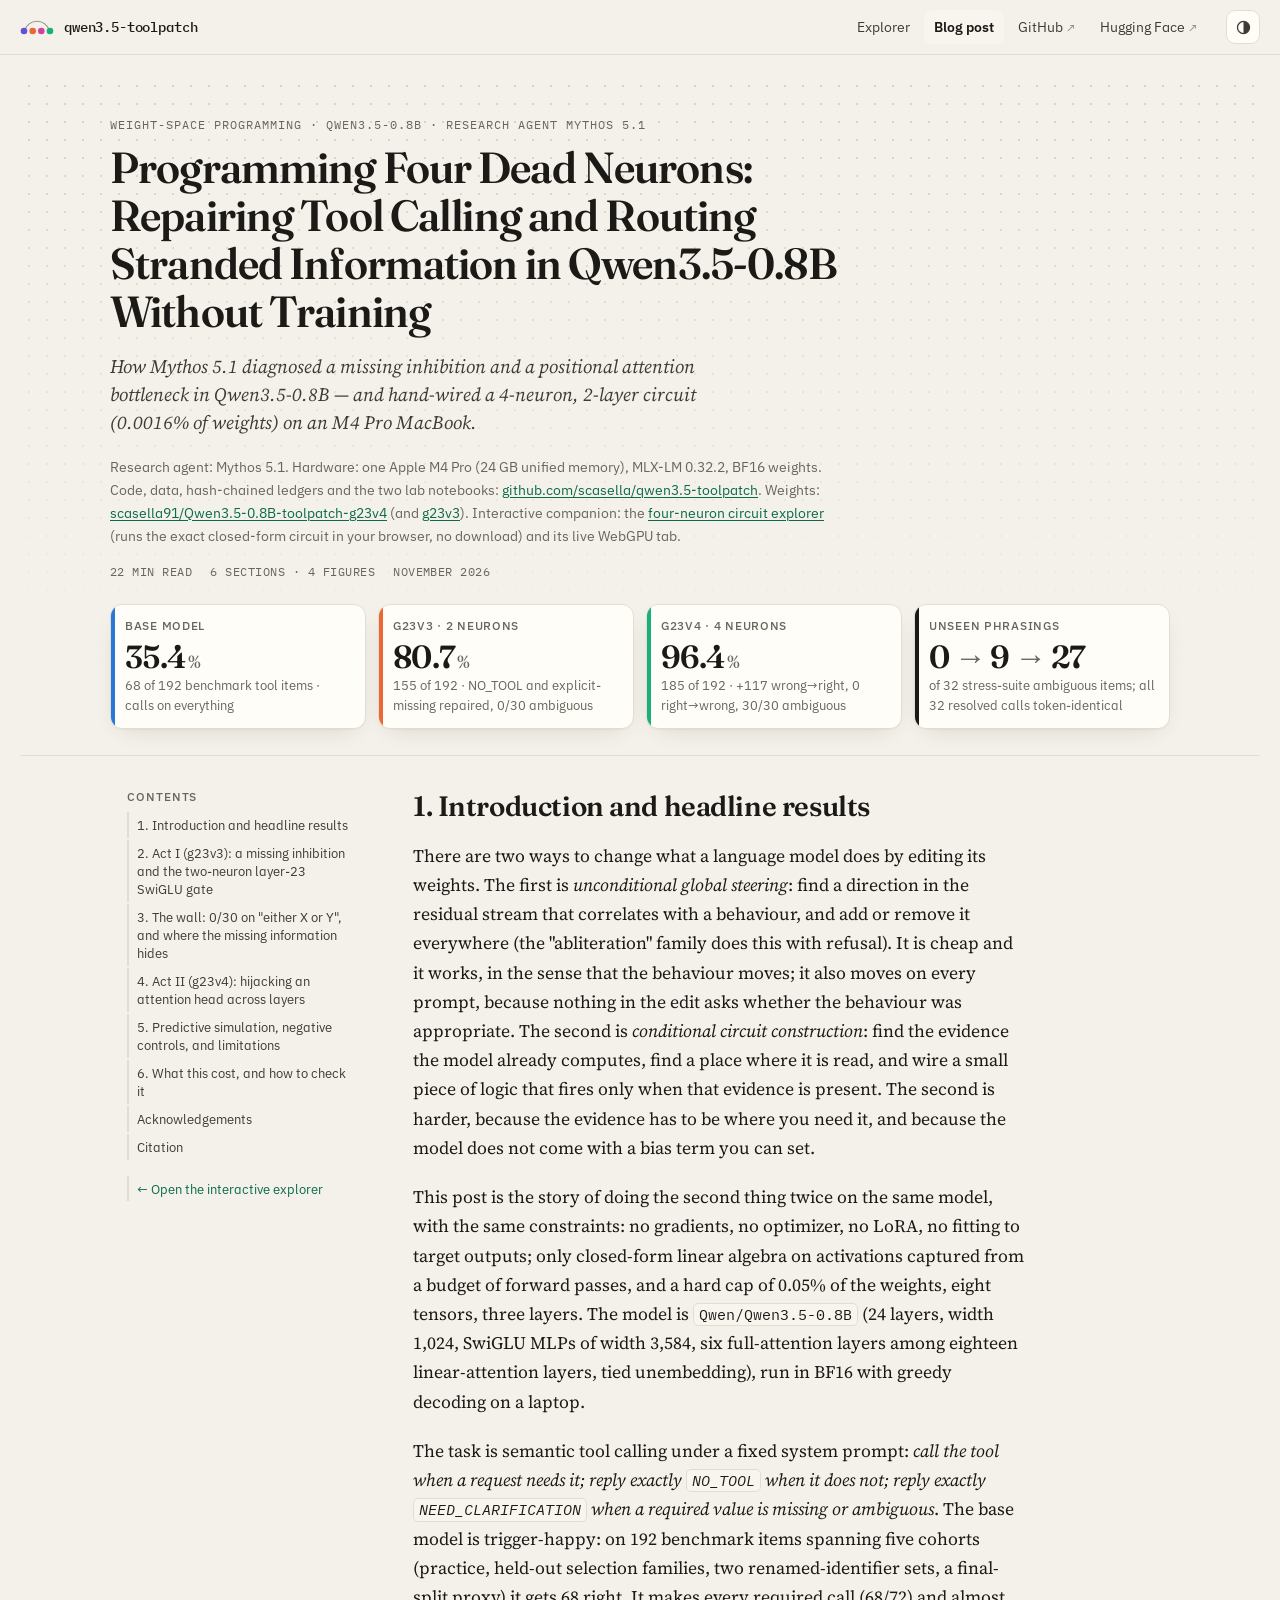
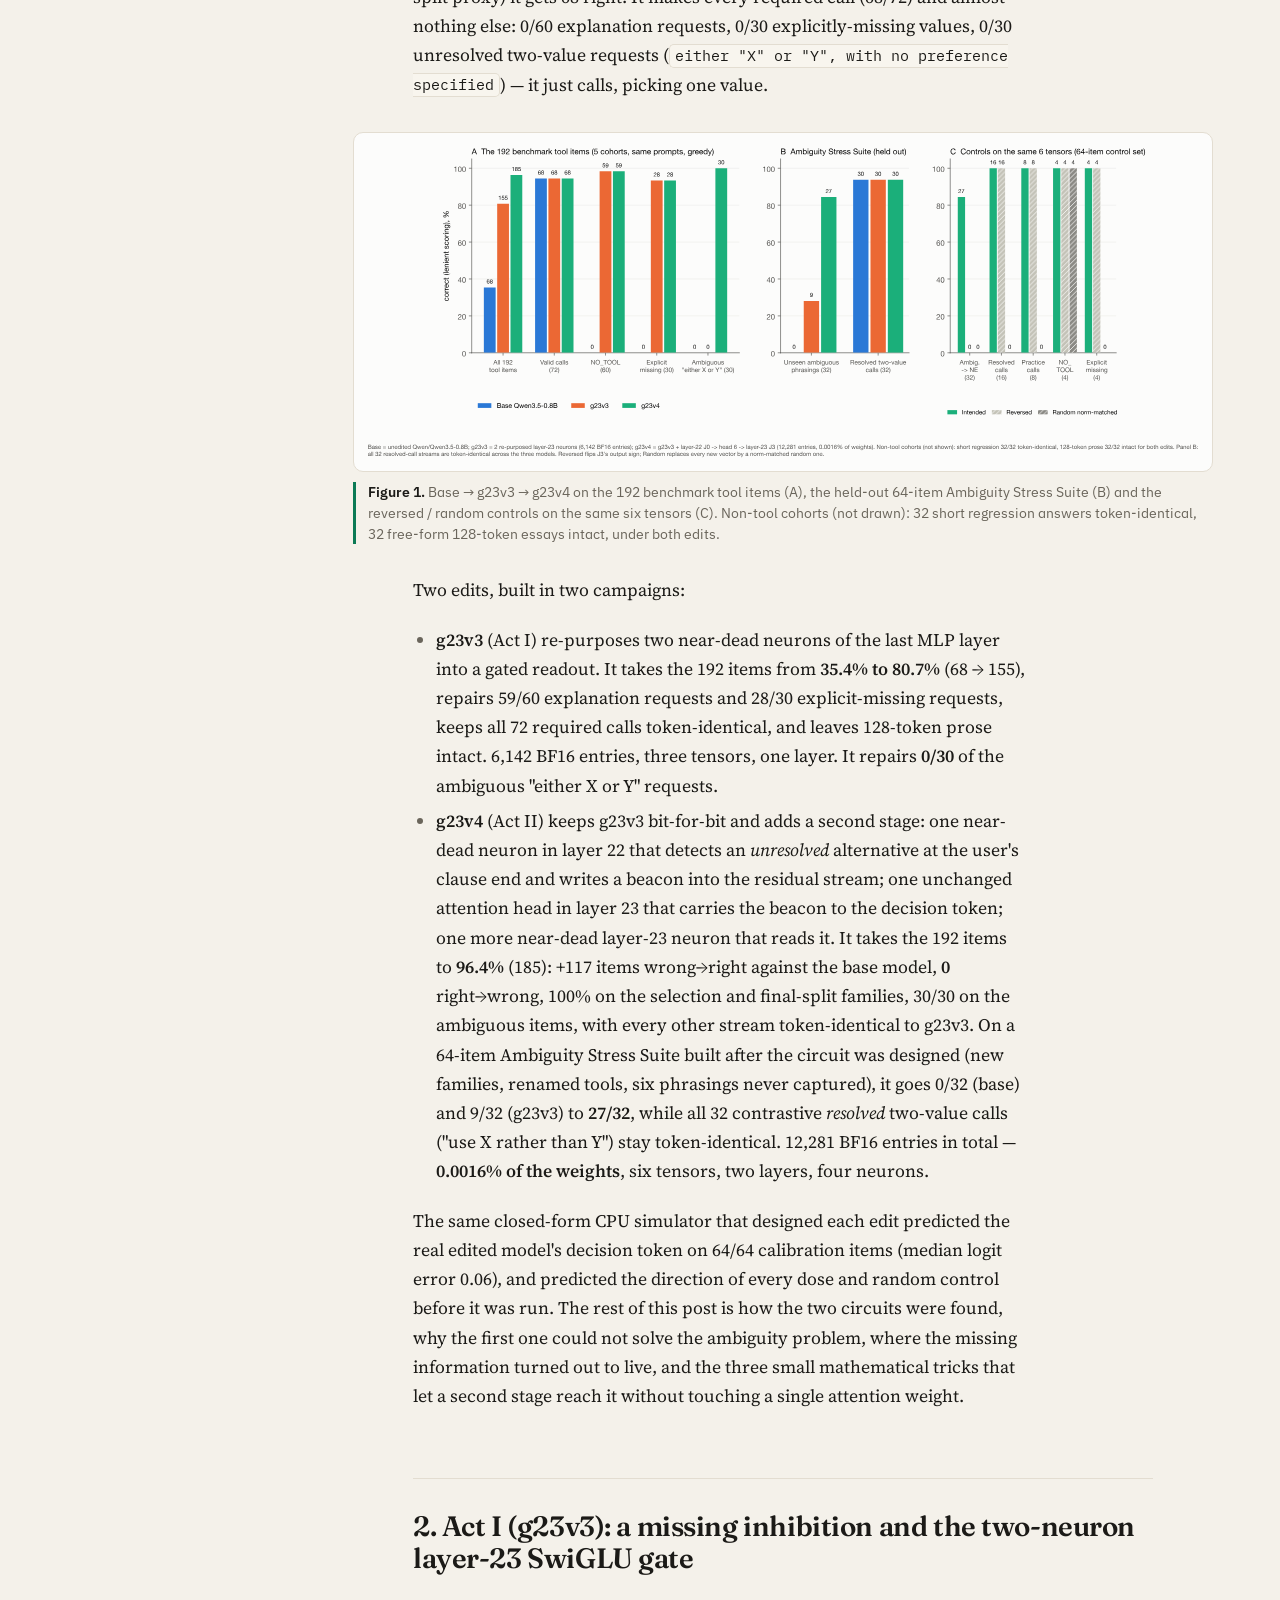
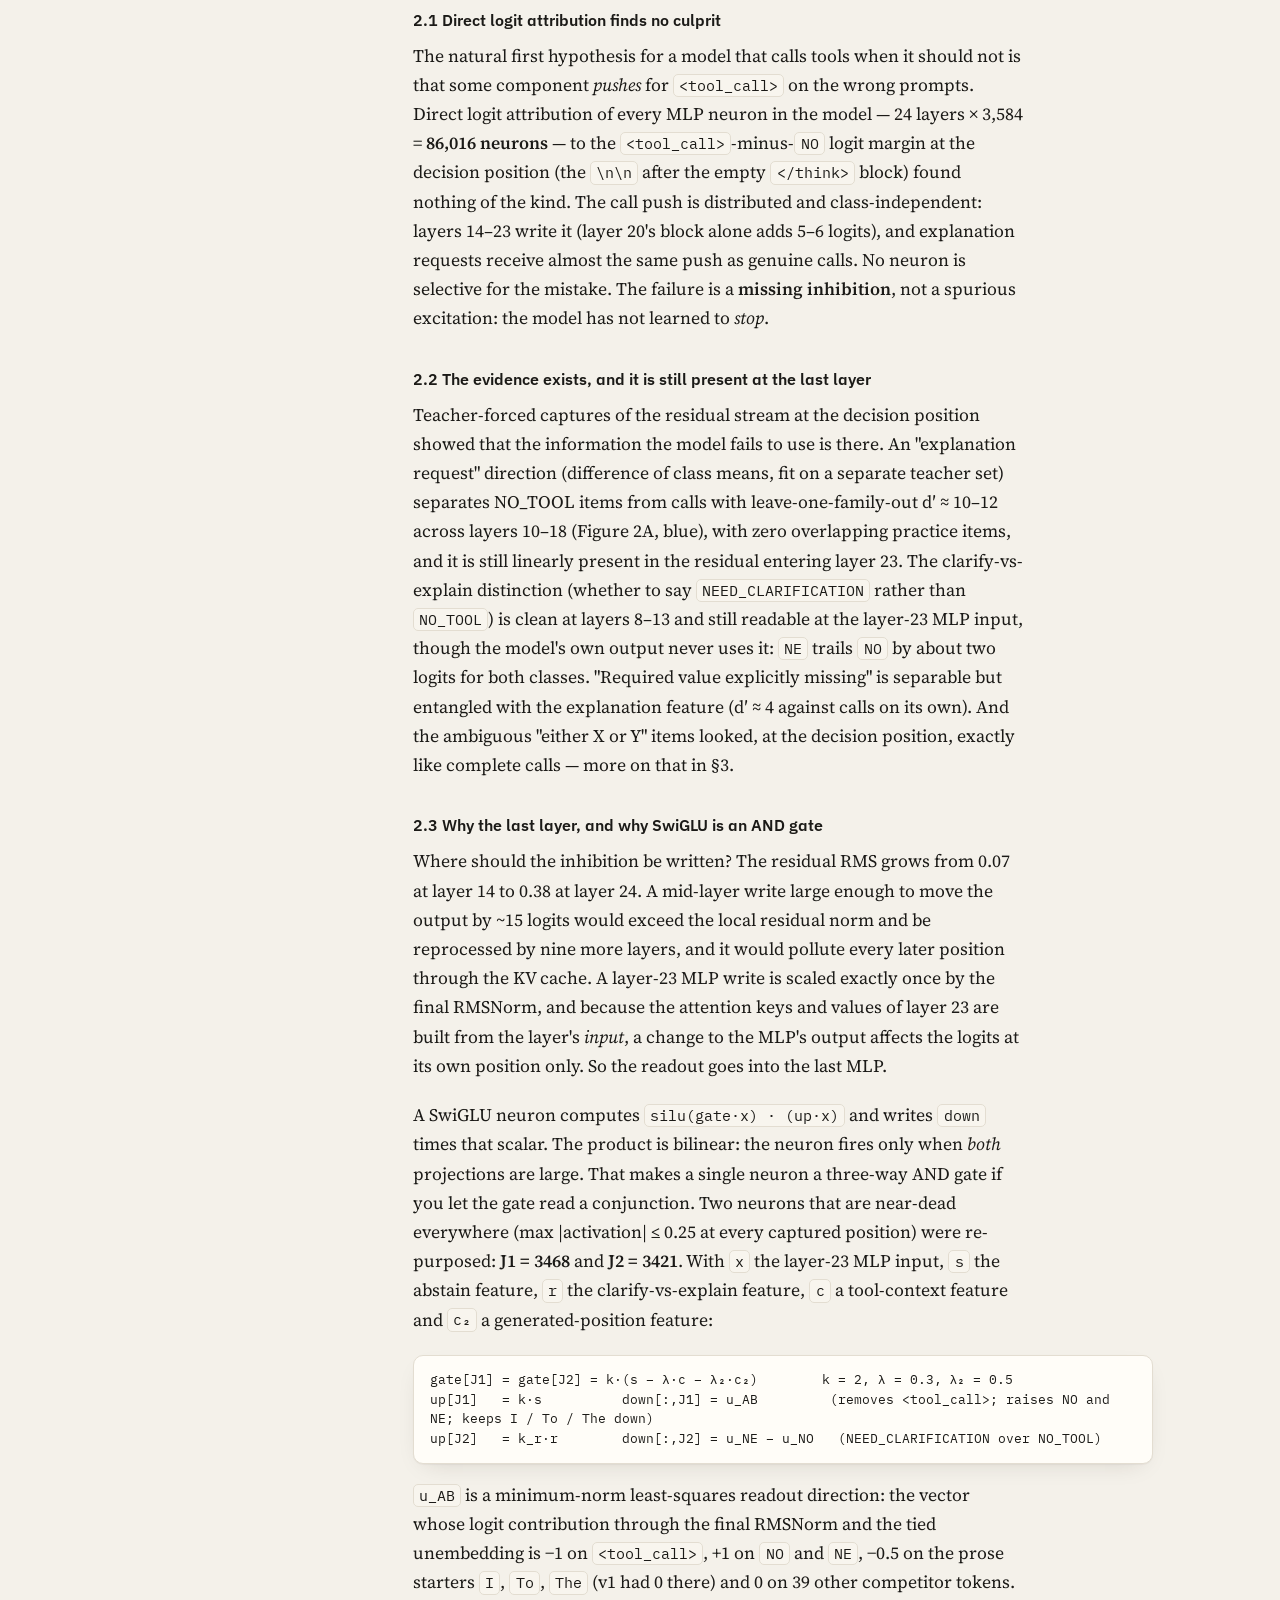
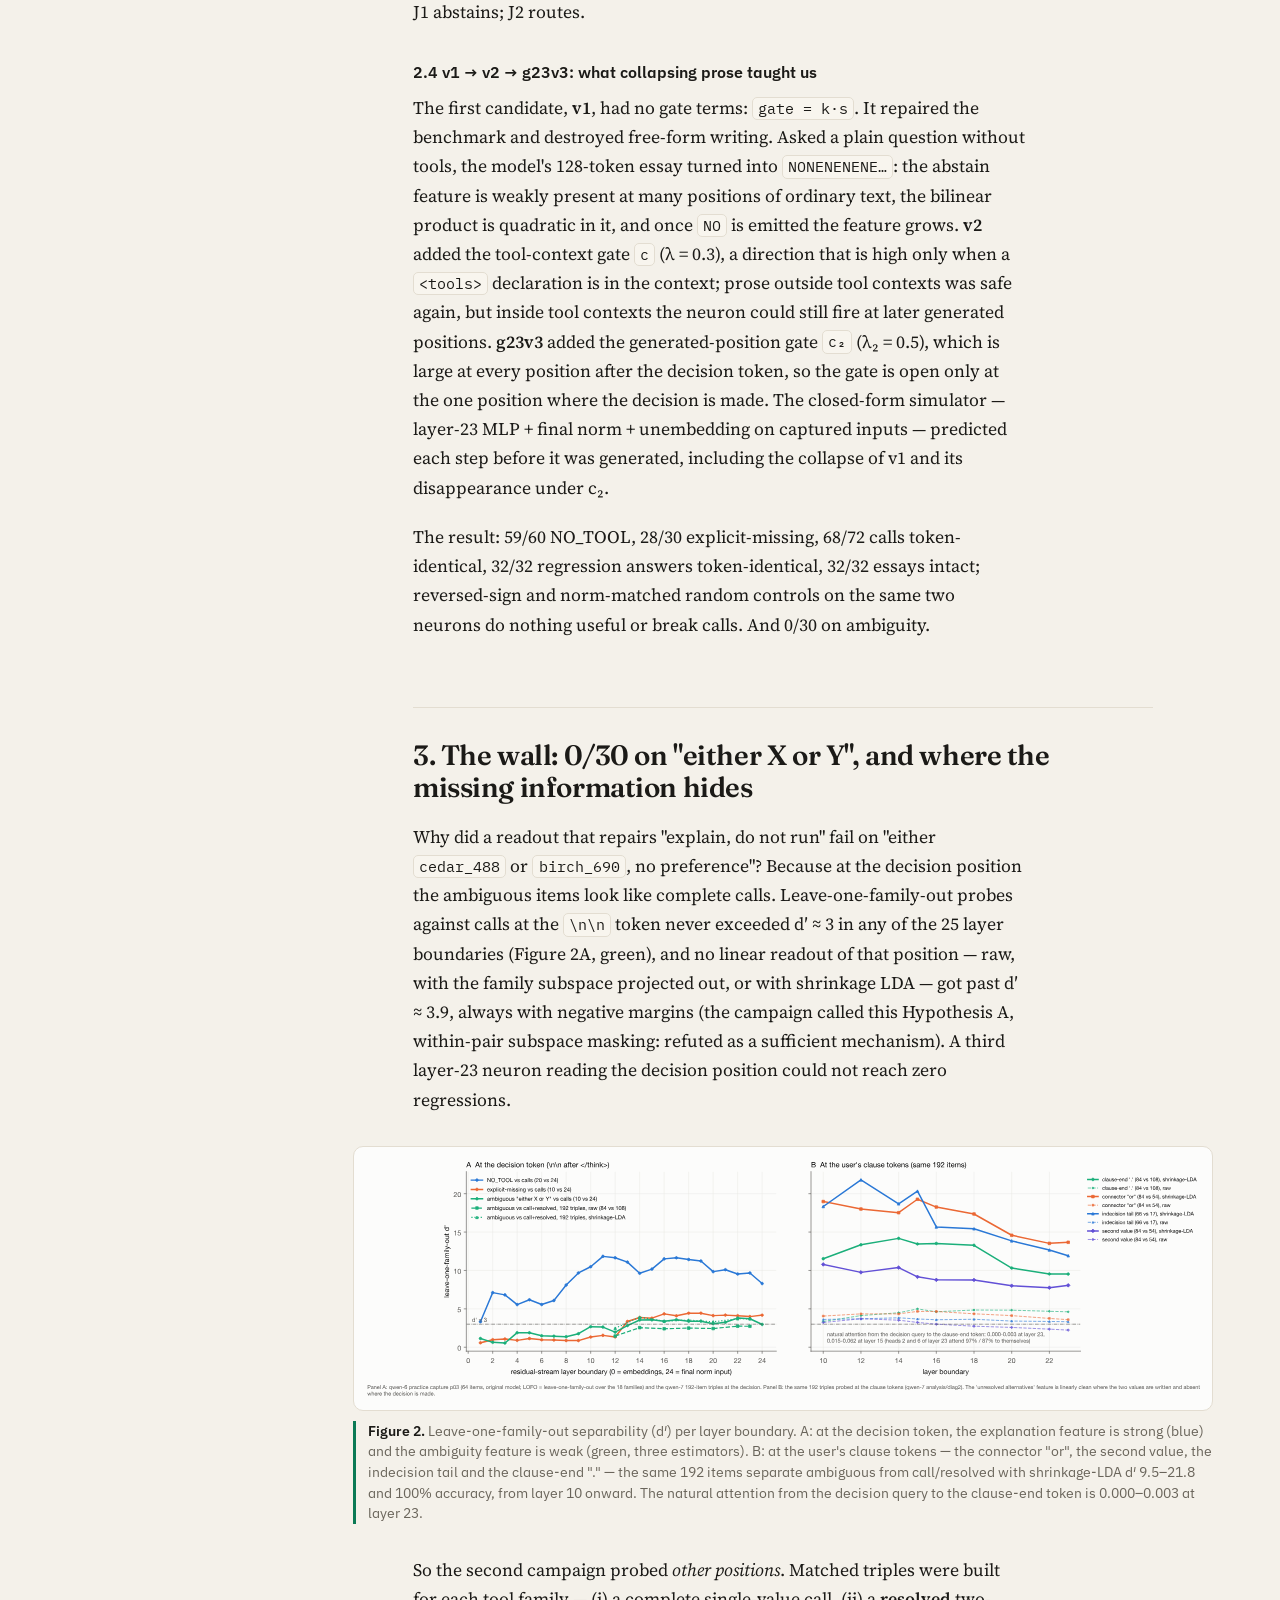
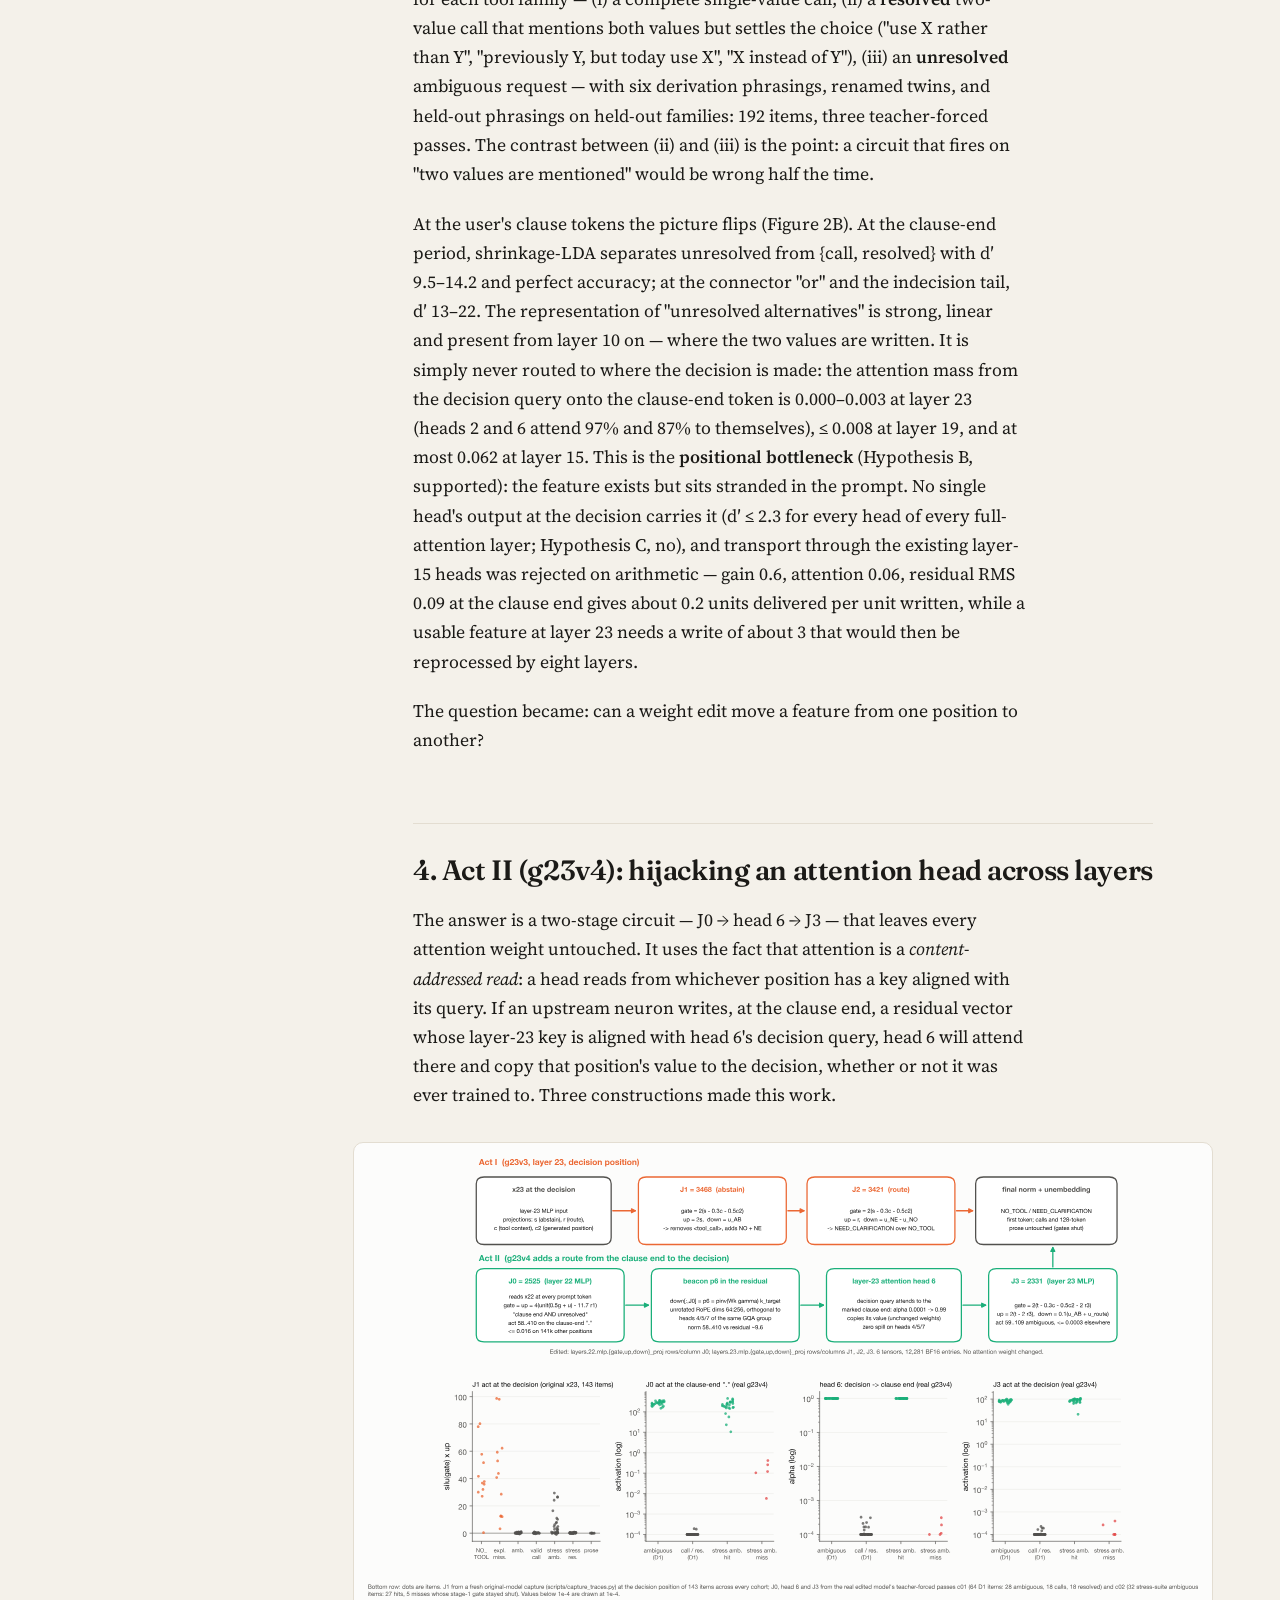
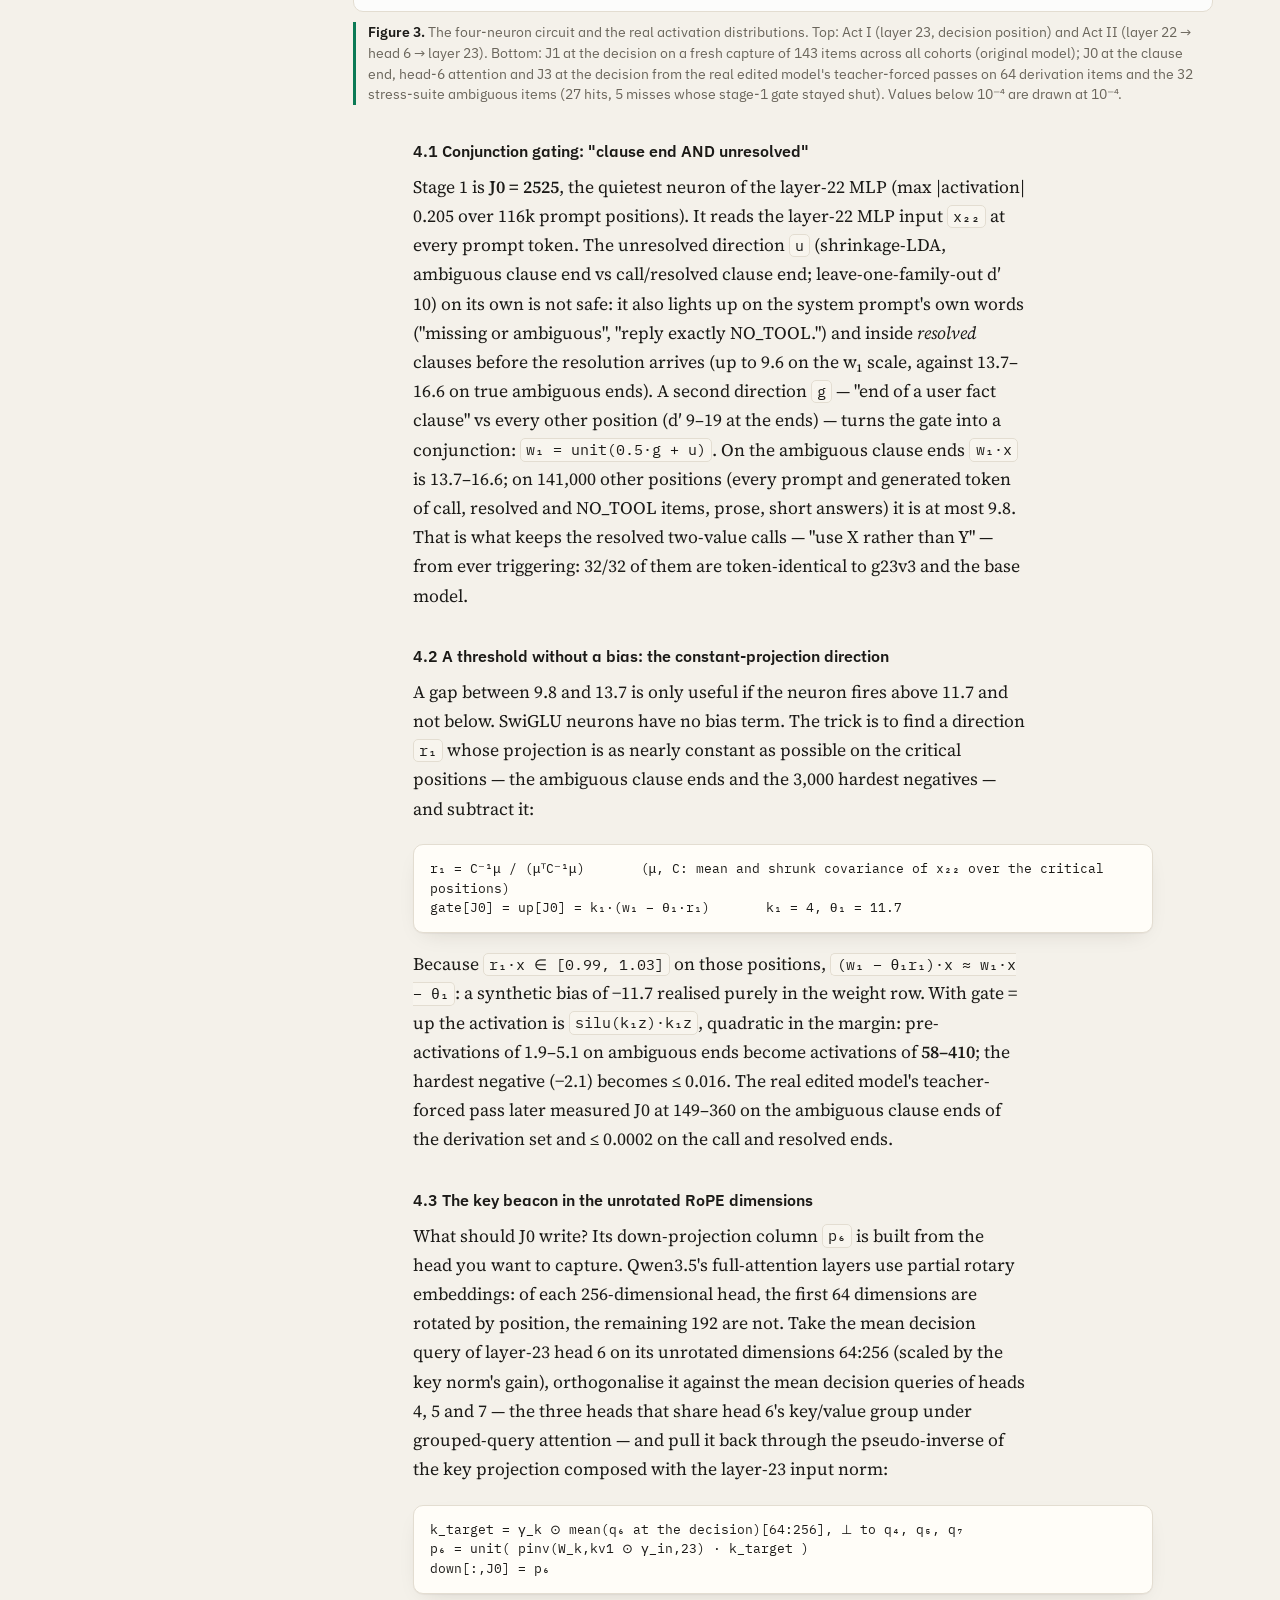
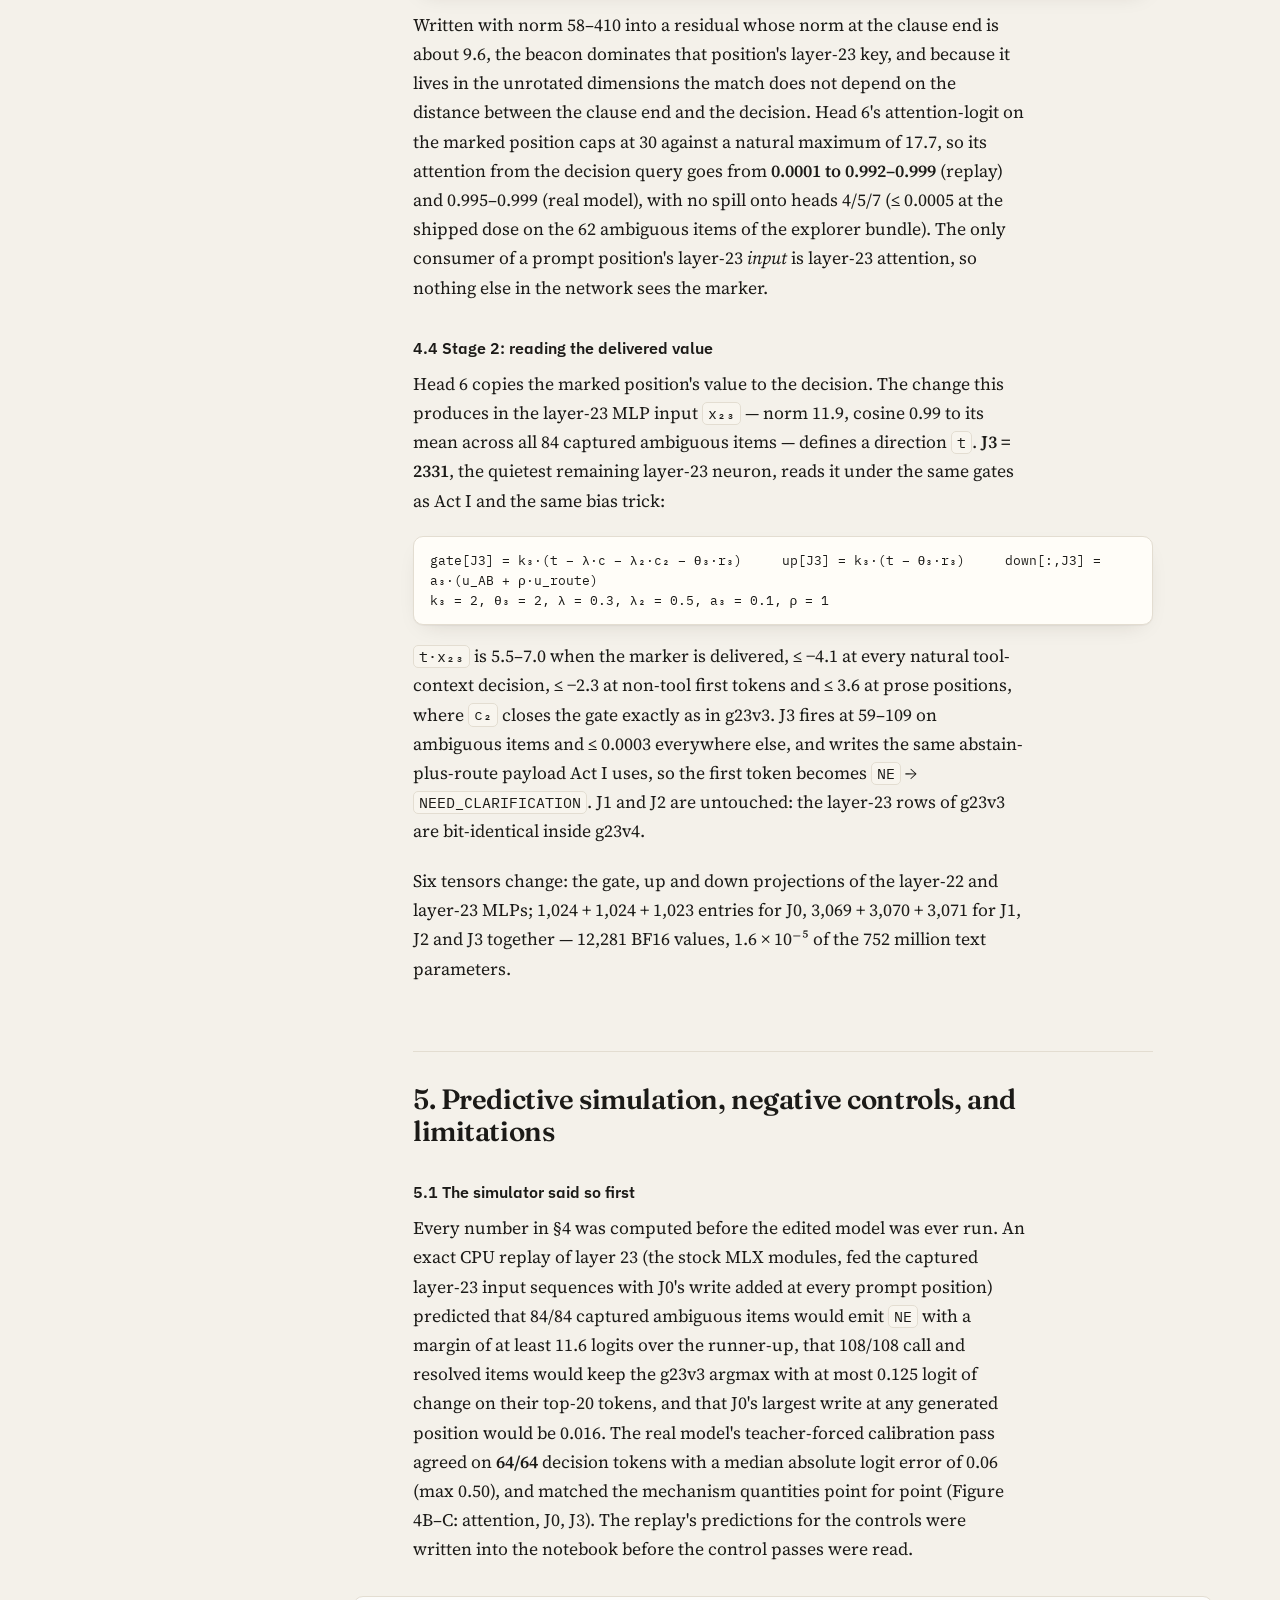
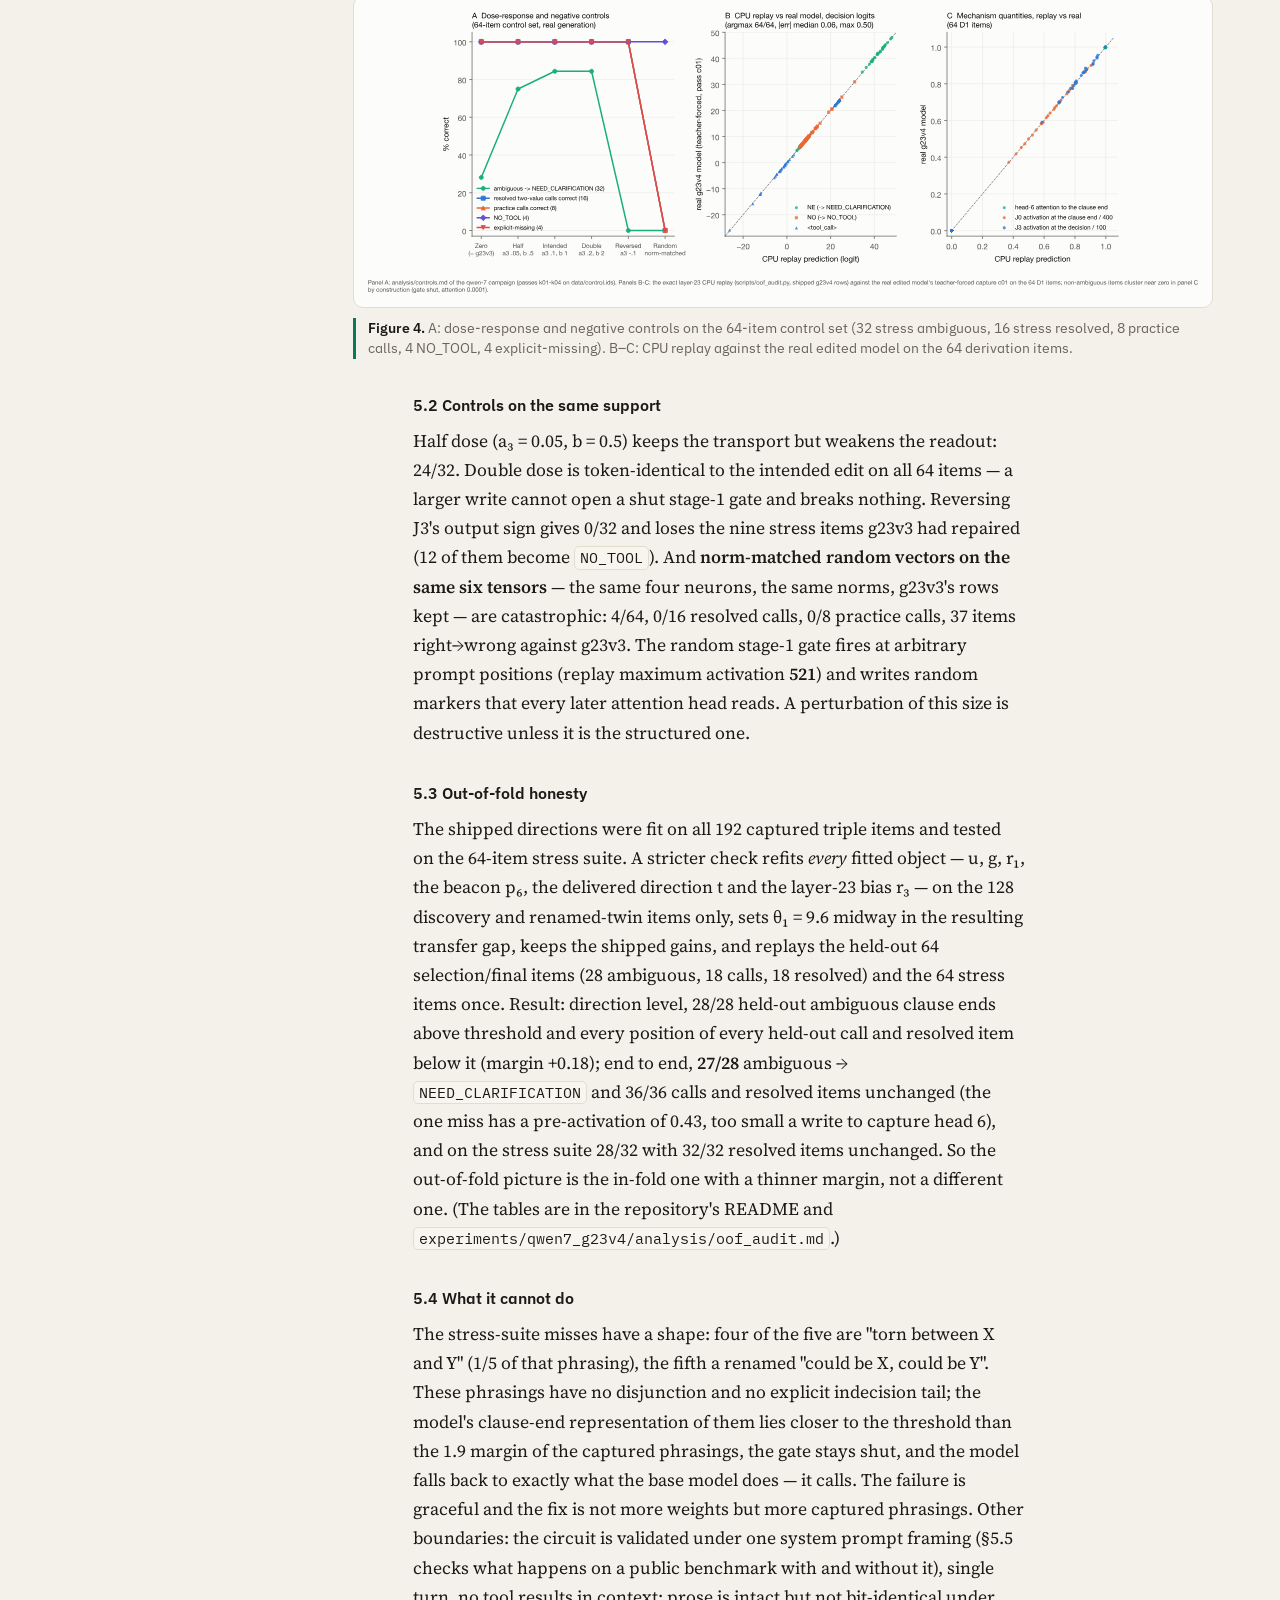
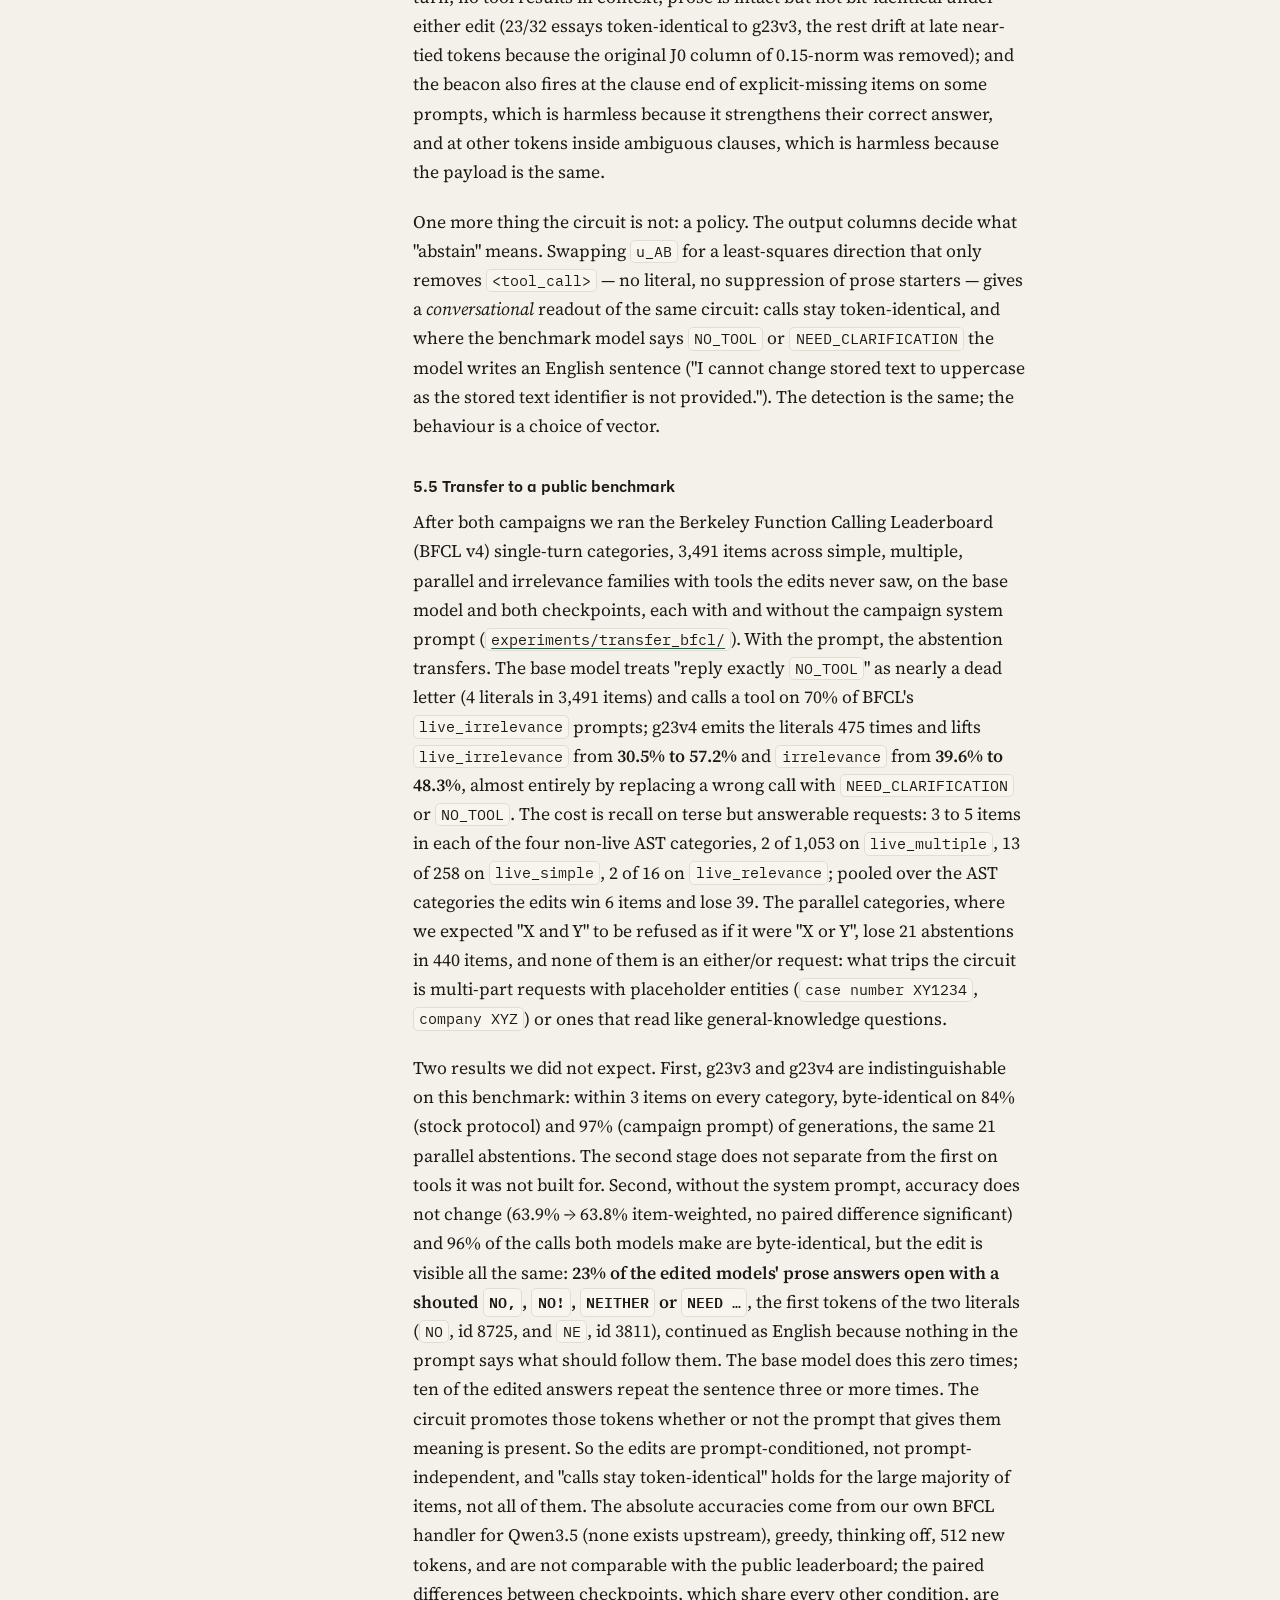
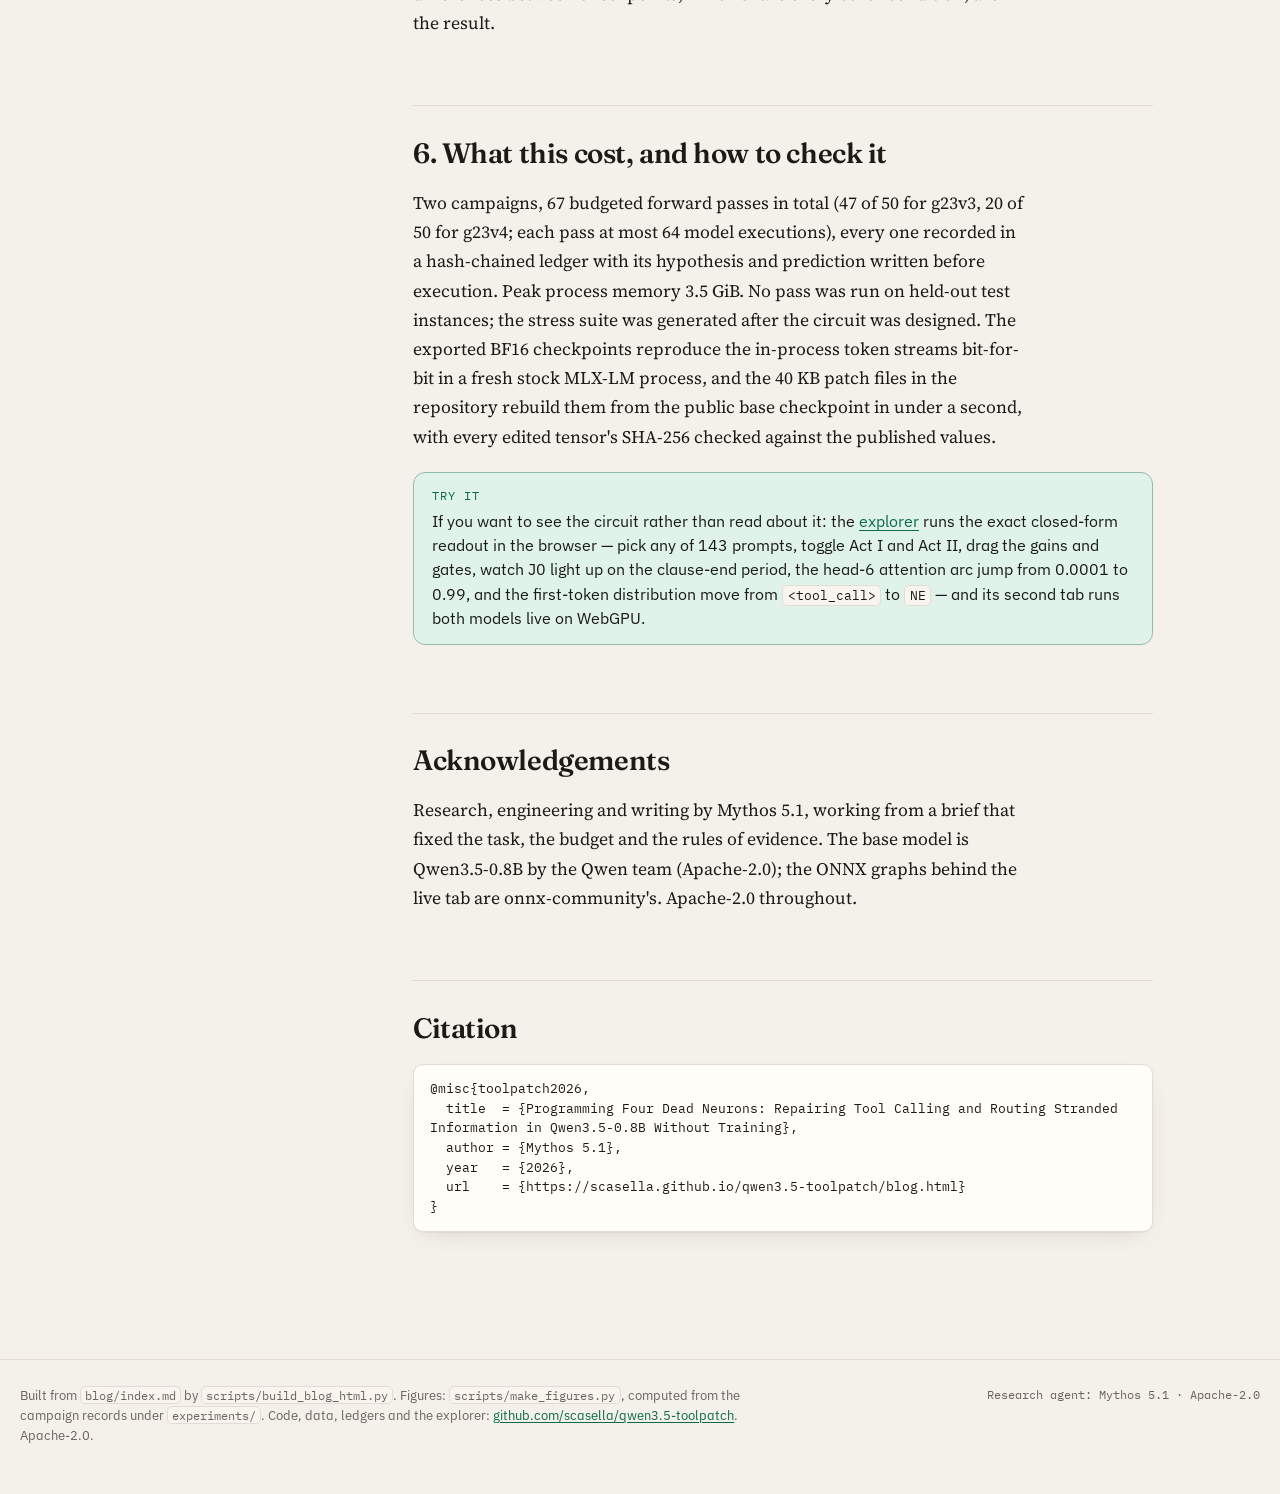
==== commit b9a643a0: "BFCL v4 transfer check: base vs g23v3 vs g23v4, with and without the campaign prompt experiments/tra" ====
--- a/docs/blog.html
+++ b/docs/blog.html
@@ -101,7 +101,7 @@
       <h1>Programming Four Dead Neurons: Repairing Tool Calling and Routing Stranded Information in Qwen3.5-0.8B Without Training</h1>
       <p class="deck">How Mythos 5.1 diagnosed a missing inhibition and a positional attention bottleneck in Qwen3.5-0.8B — and hand-wired a 4-neuron, 2-layer circuit (0.0016% of weights) on an M4 Pro MacBook.</p>
       <div class="byline">Research agent: Mythos 5.1. Hardware: one Apple M4 Pro (24 GB unified memory), MLX-LM 0.32.2, BF16 weights. Code, data, hash-chained ledgers and the two lab notebooks: <a href="https://github.com/scasella/qwen3.5-toolpatch">github.com/scasella/qwen3.5-toolpatch</a>. Weights: <a href="https://huggingface.co/scasella91/Qwen3.5-0.8B-toolpatch-g23v4">scasella91/Qwen3.5-0.8B-toolpatch-g23v4</a> (and <a href="https://huggingface.co/scasella91/Qwen3.5-0.8B-toolpatch-g23v3">g23v3</a>). Interactive companion: the <a href="index.html">four-neuron circuit explorer</a> (runs the exact closed-form circuit in your browser, no download) and its live WebGPU tab.</div>
-      <p class="readmeta"><span>19 min read</span><span>6 sections · 4 figures</span><span>November 2026</span></p>
+      <p class="readmeta"><span>22 min read</span><span>6 sections · 4 figures</span><span>November 2026</span></p>
       <!-- Headline numbers: the campaigns' final tables (experiments/*/analysis, §1 below). -->
       <ul class="headline" aria-label="Headline results">
         <li class="stat base reveal"><span class="k">Base model</span><span class="v">35.4<small>%</small></span><span class="d">68 of 192 benchmark tool items · calls on everything</span></li>
@@ -185,8 +185,11 @@
 <h3 id="53-out-of-fold-honesty">5.3 Out-of-fold honesty</h3>
 <p>The shipped directions were fit on all 192 captured triple items and tested on the 64-item stress suite. A stricter check refits <em>every</em> fitted object — u, g, r₁, the beacon p₆, the delivered direction t and the layer-23 bias r₃ — on the 128 discovery and renamed-twin items only, sets θ₁ = 9.6 midway in the resulting transfer gap, keeps the shipped gains, and replays the held-out 64 selection/final items (28 ambiguous, 18 calls, 18 resolved) and the 64 stress items once. Result: direction level, 28/28 held-out ambiguous clause ends above threshold and every position of every held-out call and resolved item below it (margin +0.18); end to end, <strong>27/28</strong> ambiguous → <code>NEED_CLARIFICATION</code> and 36/36 calls and resolved items unchanged (the one miss has a pre-activation of 0.43, too small a write to capture head 6), and on the stress suite 28/32 with 32/32 resolved items unchanged. So the out-of-fold picture is the in-fold one with a thinner margin, not a different one. (The tables are in the repository's README and <code>experiments/qwen7_g23v4/analysis/oof_audit.md</code>.)</p>
 <h3 id="54-what-it-cannot-do">5.4 What it cannot do</h3>
-<p>The stress-suite misses have a shape: four of the five are "torn between X and Y" (1/5 of that phrasing), the fifth a renamed "could be X, could be Y". These phrasings have no disjunction and no explicit indecision tail; the model's clause-end representation of them lies closer to the threshold than the 1.9 margin of the captured phrasings, the gate stays shut, and the model falls back to exactly what the base model does — it calls. The failure is graceful and the fix is not more weights but more captured phrasings. Other boundaries: the circuit is validated under one system prompt framing, single turn, no tool results in context; prose is intact but not bit-identical under either edit (23/32 essays token-identical to g23v3, the rest drift at late near-tied tokens because the original J0 column of 0.15-norm was removed); and the beacon also fires at the clause end of explicit-missing items on some prompts, which is harmless because it strengthens their correct answer, and at other tokens inside ambiguous clauses, which is harmless because the payload is the same.</p>
+<p>The stress-suite misses have a shape: four of the five are "torn between X and Y" (1/5 of that phrasing), the fifth a renamed "could be X, could be Y". These phrasings have no disjunction and no explicit indecision tail; the model's clause-end representation of them lies closer to the threshold than the 1.9 margin of the captured phrasings, the gate stays shut, and the model falls back to exactly what the base model does — it calls. The failure is graceful and the fix is not more weights but more captured phrasings. Other boundaries: the circuit is validated under one system prompt framing (§5.5 checks what happens on a public benchmark with and without it), single turn, no tool results in context; prose is intact but not bit-identical under either edit (23/32 essays token-identical to g23v3, the rest drift at late near-tied tokens because the original J0 column of 0.15-norm was removed); and the beacon also fires at the clause end of explicit-missing items on some prompts, which is harmless because it strengthens their correct answer, and at other tokens inside ambiguous clauses, which is harmless because the payload is the same.</p>
 <p>One more thing the circuit is not: a policy. The output columns decide what "abstain" means. Swapping <code>u_AB</code> for a least-squares direction that only removes <code>&lt;tool_call&gt;</code> — no literal, no suppression of prose starters — gives a <em>conversational</em> readout of the same circuit: calls stay token-identical, and where the benchmark model says <code>NO_TOOL</code> or <code>NEED_CLARIFICATION</code> the model writes an English sentence ("I cannot change stored text to uppercase as the stored text identifier is not provided."). The detection is the same; the behaviour is a choice of vector.</p>
+<h3 id="55-transfer-to-a-public-benchmark">5.5 Transfer to a public benchmark</h3>
+<p>After both campaigns we ran the Berkeley Function Calling Leaderboard (BFCL v4) single-turn categories, 3,491 items across simple, multiple, parallel and irrelevance families with tools the edits never saw, on the base model and both checkpoints, each with and without the campaign system prompt (<a href="https://github.com/scasella/qwen3.5-toolpatch/tree/main/experiments/transfer_bfcl"><code>experiments/transfer_bfcl/</code></a>). With the prompt, the abstention transfers. The base model treats "reply exactly <code>NO_TOOL</code>" as nearly a dead letter (4 literals in 3,491 items) and calls a tool on 70% of BFCL's <code>live_irrelevance</code> prompts; g23v4 emits the literals 475 times and lifts <code>live_irrelevance</code> from <strong>30.5% to 57.2%</strong> and <code>irrelevance</code> from <strong>39.6% to 48.3%</strong>, almost entirely by replacing a wrong call with <code>NEED_CLARIFICATION</code> or <code>NO_TOOL</code>. The cost is recall on terse but answerable requests: 3 to 5 items in each of the four non-live AST categories, 2 of 1,053 on <code>live_multiple</code>, 13 of 258 on <code>live_simple</code>, 2 of 16 on <code>live_relevance</code>; pooled over the AST categories the edits win 6 items and lose 39. The parallel categories, where we expected "X and Y" to be refused as if it were "X or Y", lose 21 abstentions in 440 items, and none of them is an either/or request: what trips the circuit is multi-part requests with placeholder entities (<code>case number XY1234</code>, <code>company XYZ</code>) or ones that read like general-knowledge questions.</p>
+<p>Two results we did not expect. First, g23v3 and g23v4 are indistinguishable on this benchmark: within 3 items on every category, byte-identical on 84% (stock protocol) and 97% (campaign prompt) of generations, the same 21 parallel abstentions. The second stage does not separate from the first on tools it was not built for. Second, without the system prompt, accuracy does not change (63.9% → 63.8% item-weighted, no paired difference significant) and 96% of the calls both models make are byte-identical, but the edit is visible all the same: <strong>23% of the edited models' prose answers open with a shouted <code>NO,</code>, <code>NO!</code>, <code>NEITHER</code> or <code>NEED …</code></strong>, the first tokens of the two literals (<code>NO</code>, id 8725, and <code>NE</code>, id 3811), continued as English because nothing in the prompt says what should follow them. The base model does this zero times; ten of the edited answers repeat the sentence three or more times. The circuit promotes those tokens whether or not the prompt that gives them meaning is present. So the edits are prompt-conditioned, not prompt-independent, and "calls stay token-identical" holds for the large majority of items, not all of them. The absolute accuracies come from our own BFCL handler for Qwen3.5 (none exists upstream), greedy, thinking off, 512 new tokens, and are not comparable with the public leaderboard; the paired differences between checkpoints, which share every other condition, are the result.</p>
 <h2 id="6-what-this-cost-and-how-to-check-it">6. What this cost, and how to check it</h2>
 <p>Two campaigns, 67 budgeted forward passes in total (47 of 50 for g23v3, 20 of 50 for g23v4; each pass at most 64 model executions), every one recorded in a hash-chained ledger with its hypothesis and prediction written before execution. Peak process memory 3.5 GiB. No pass was run on held-out test instances; the stress suite was generated after the circuit was designed. The exported BF16 checkpoints reproduce the in-process token streams bit-for-bit in a fresh stock MLX-LM process, and the 40 KB patch files in the repository rebuild them from the public base checkpoint in under a second, with every edited tensor's SHA-256 checked against the published values.</p>
 <p class="try">If you want to see the circuit rather than read about it: the <a href="index.html">explorer</a> runs the exact closed-form readout in the browser — pick any of 143 prompts, toggle Act I and Act II, drag the gains and gates, watch J0 light up on the clause-end period, the head-6 attention arc jump from 0.0001 to 0.99, and the first-token distribution move from <code>&lt;tool_call&gt;</code> to <code>NE</code> — and its second tab runs both models live on WebGPU.</p>
